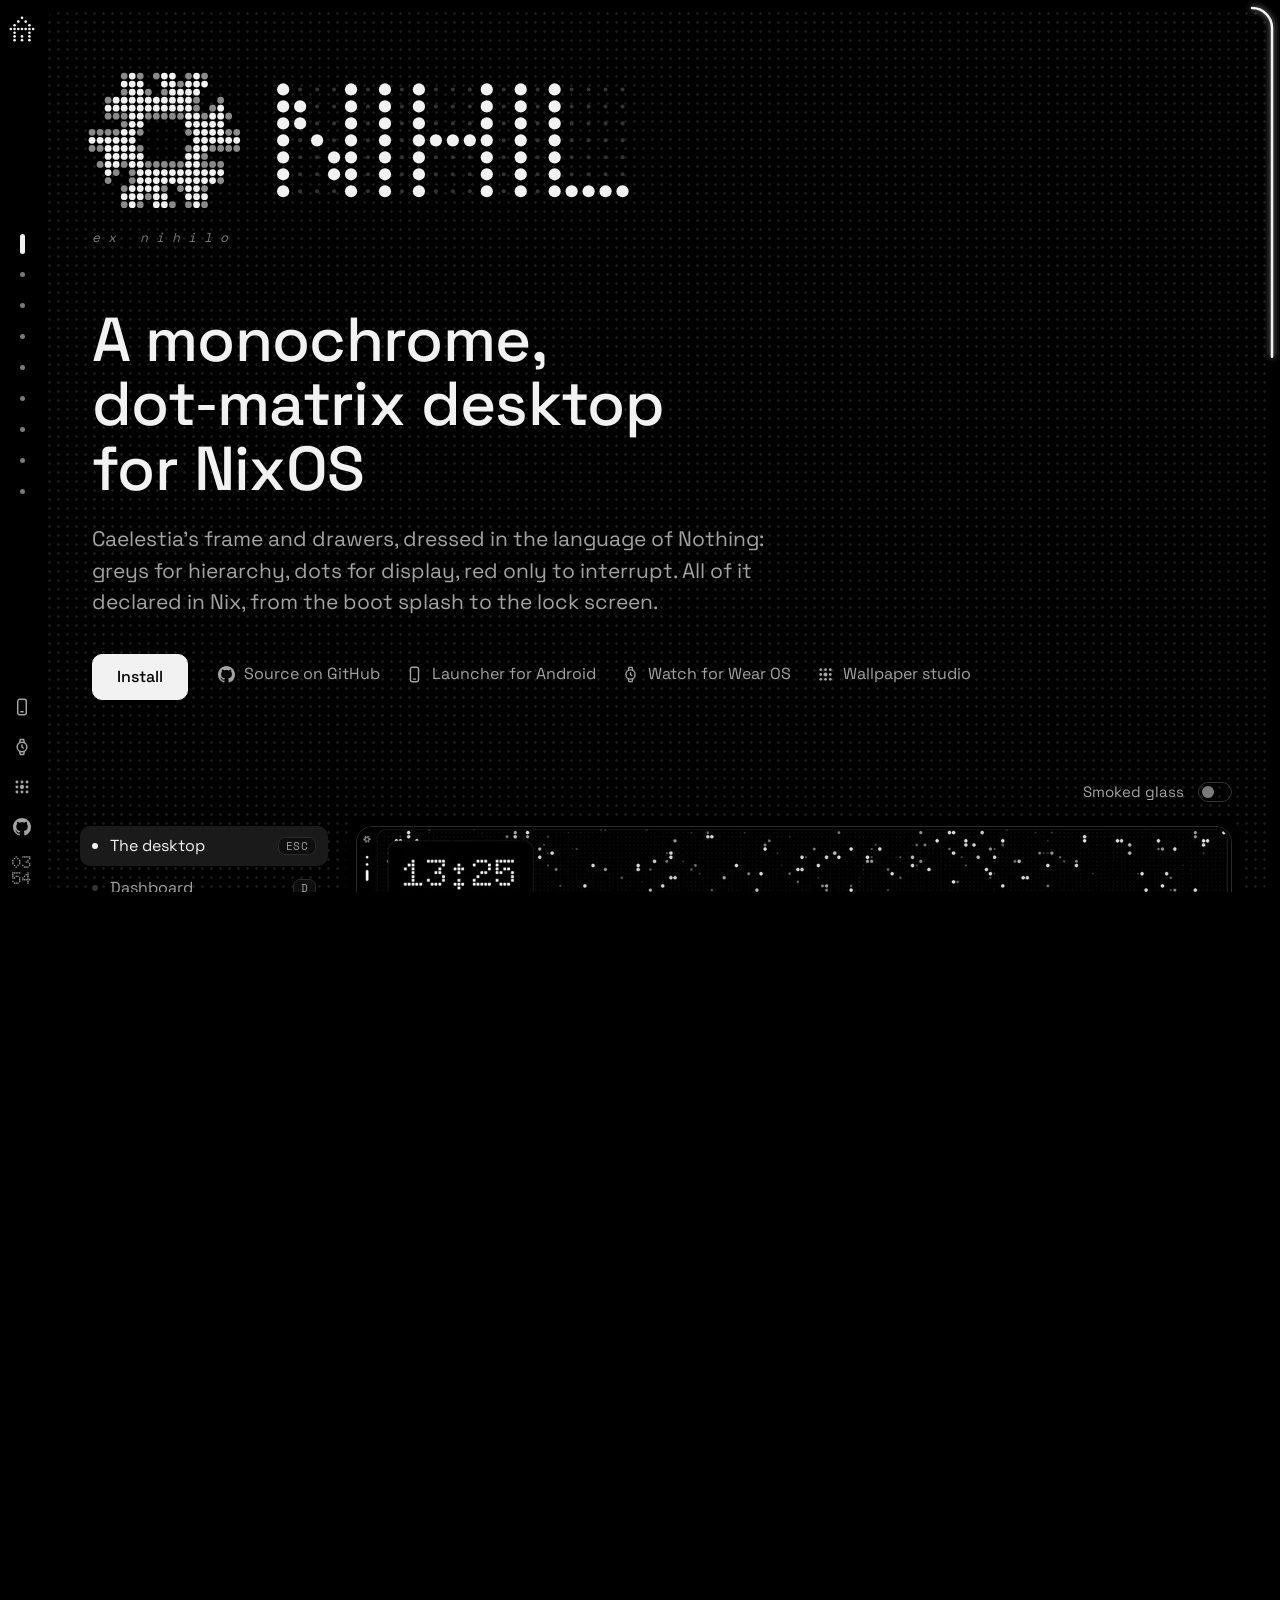
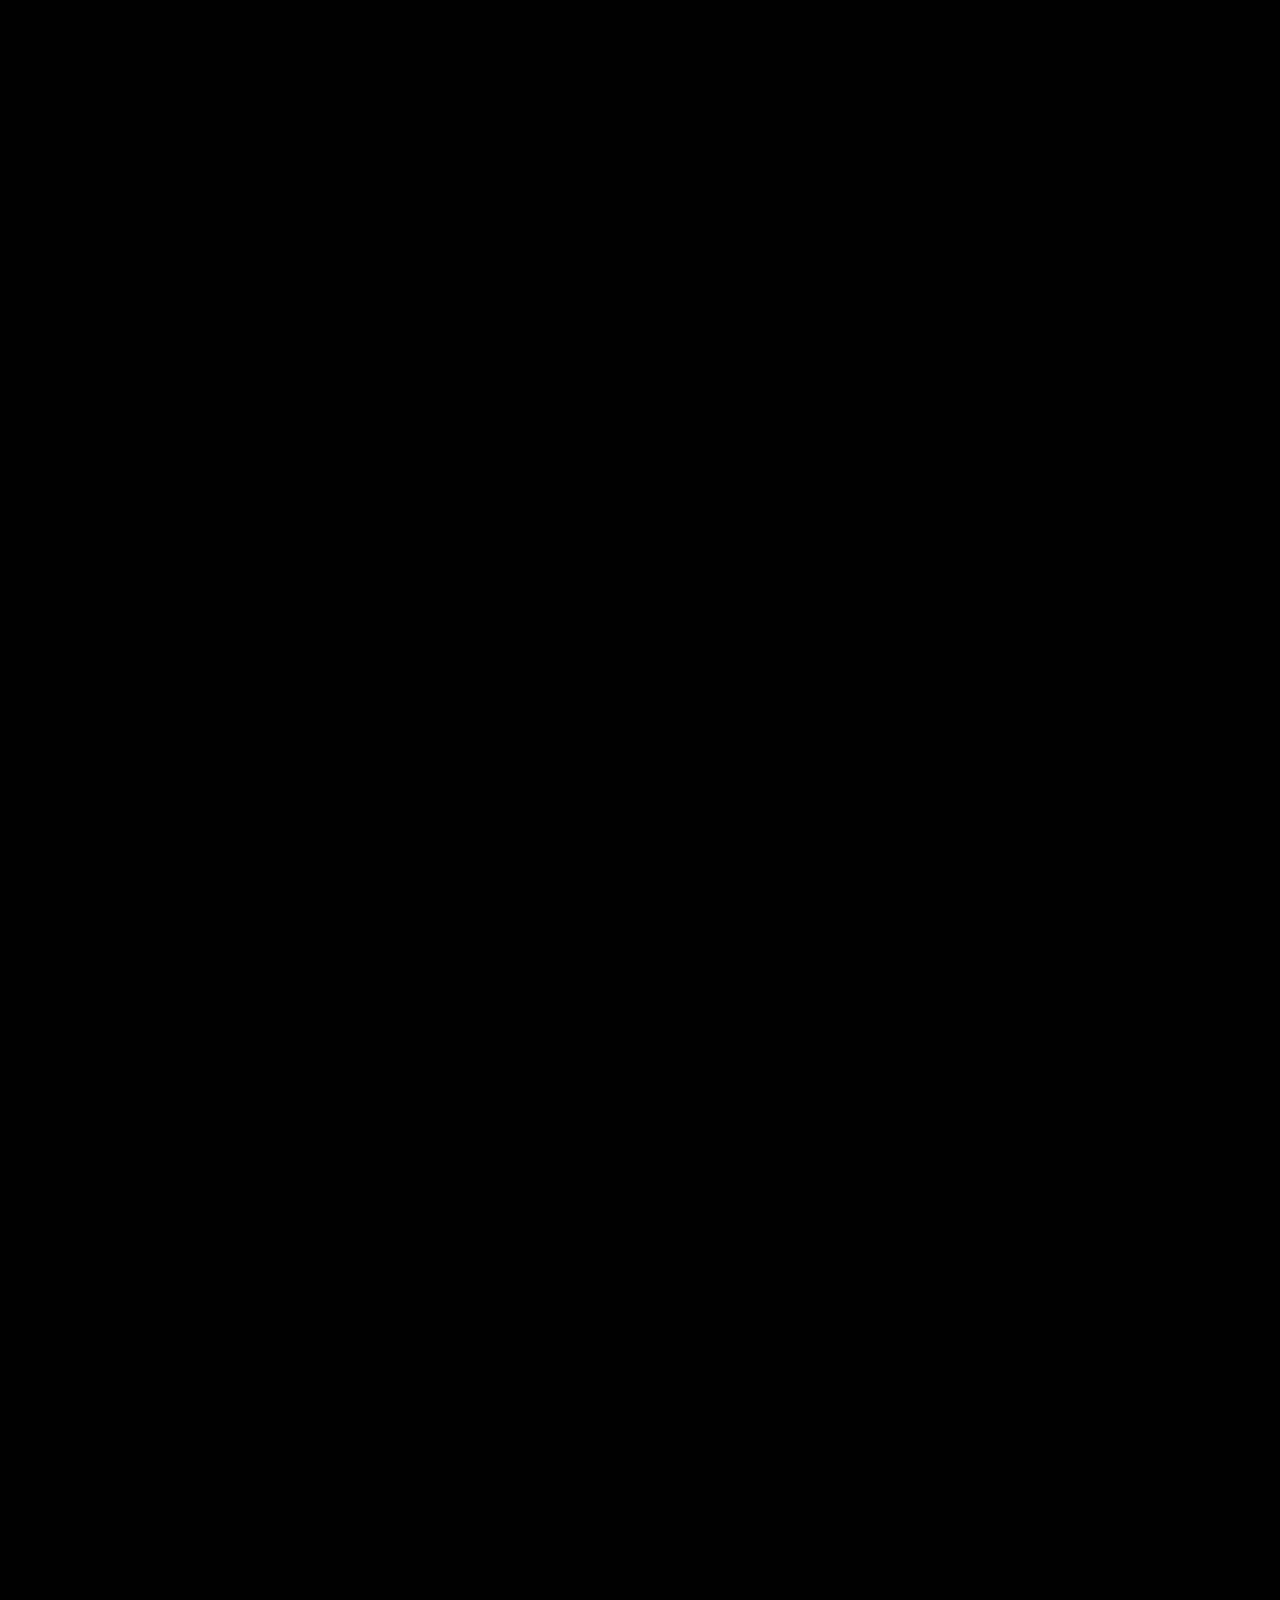
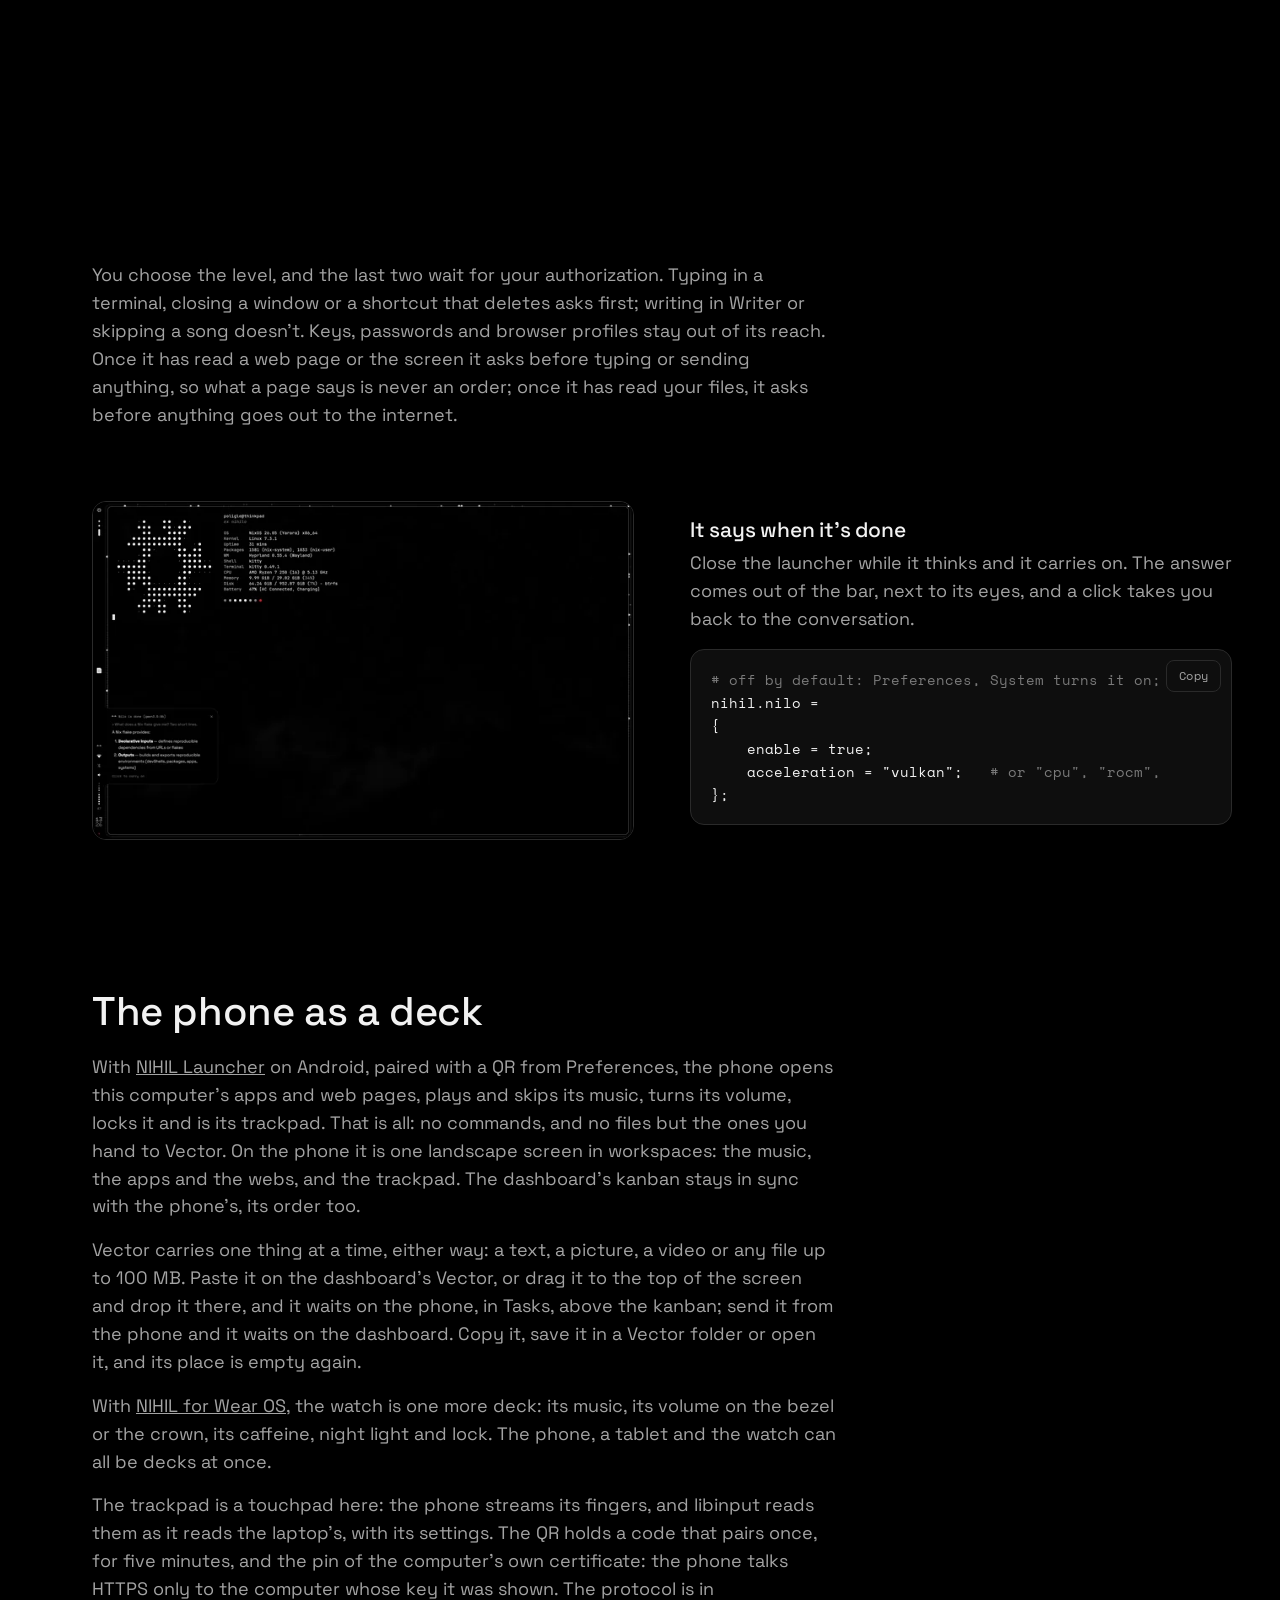
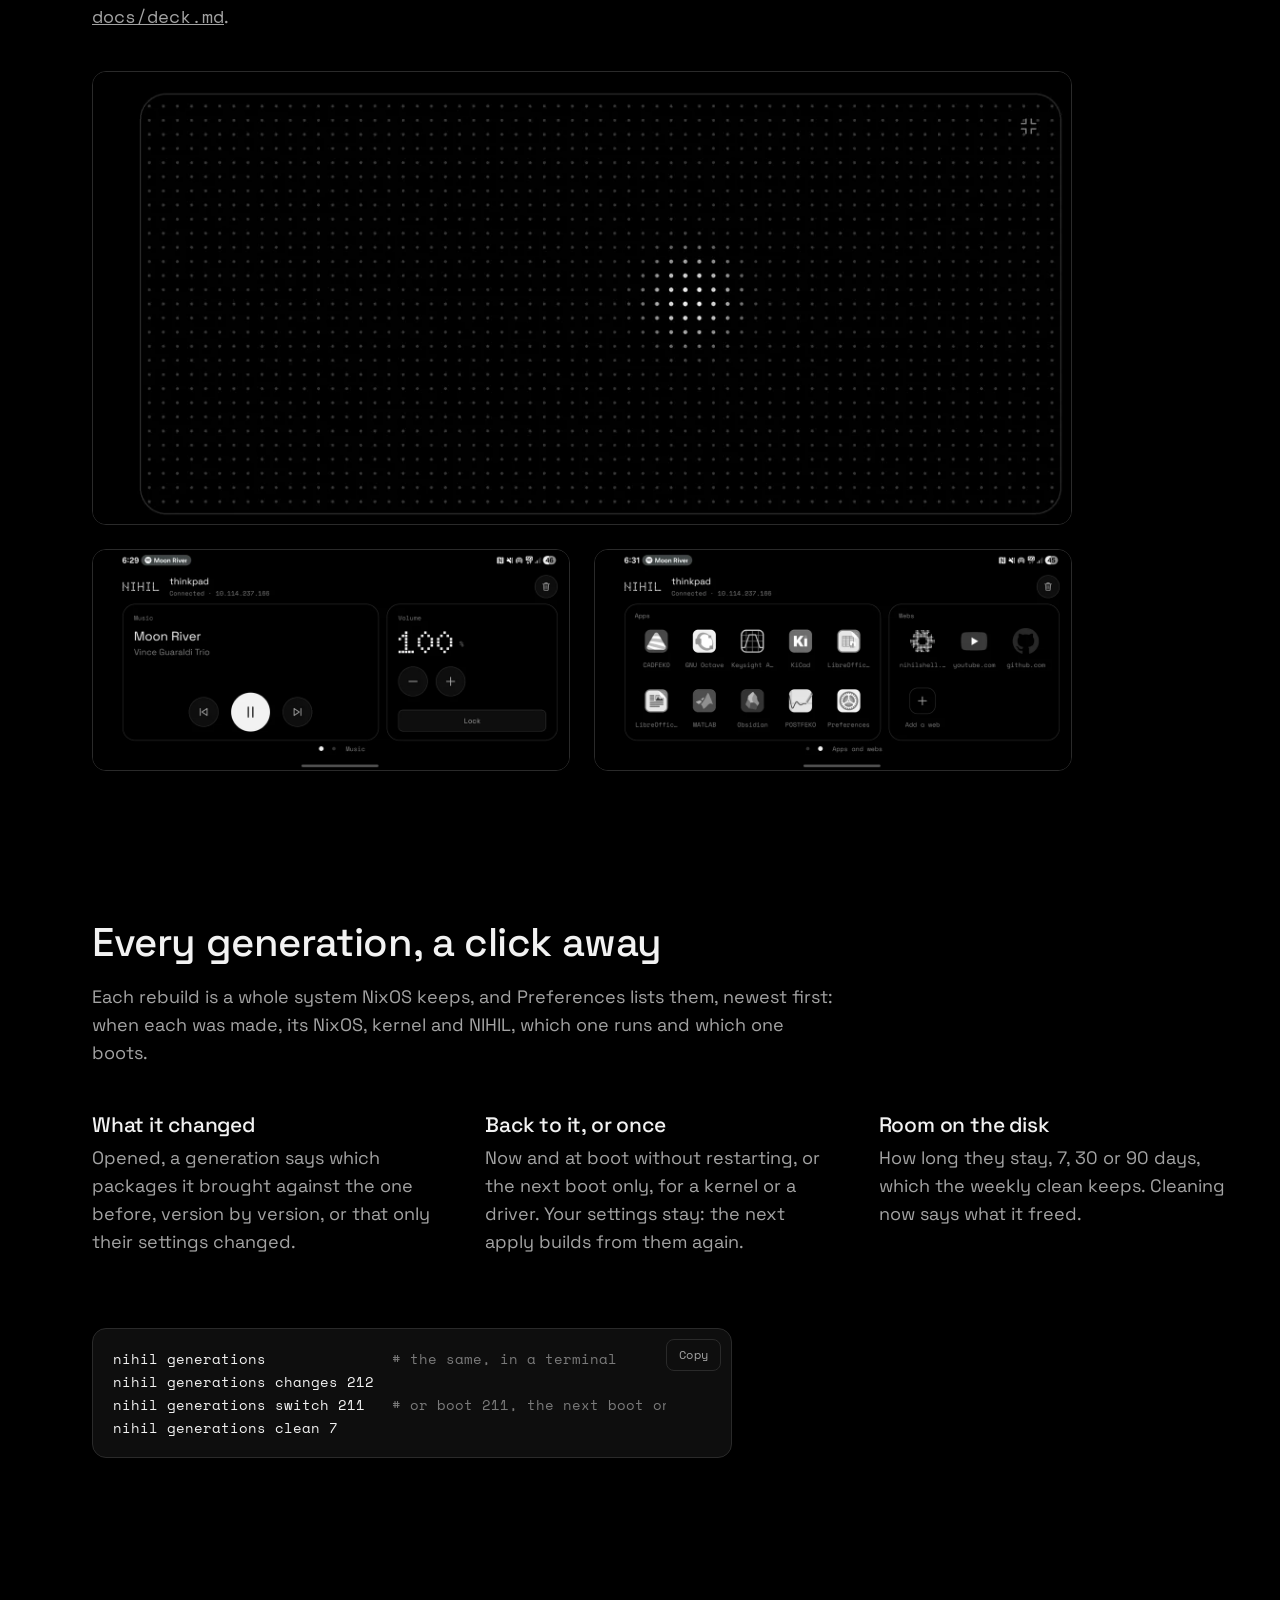
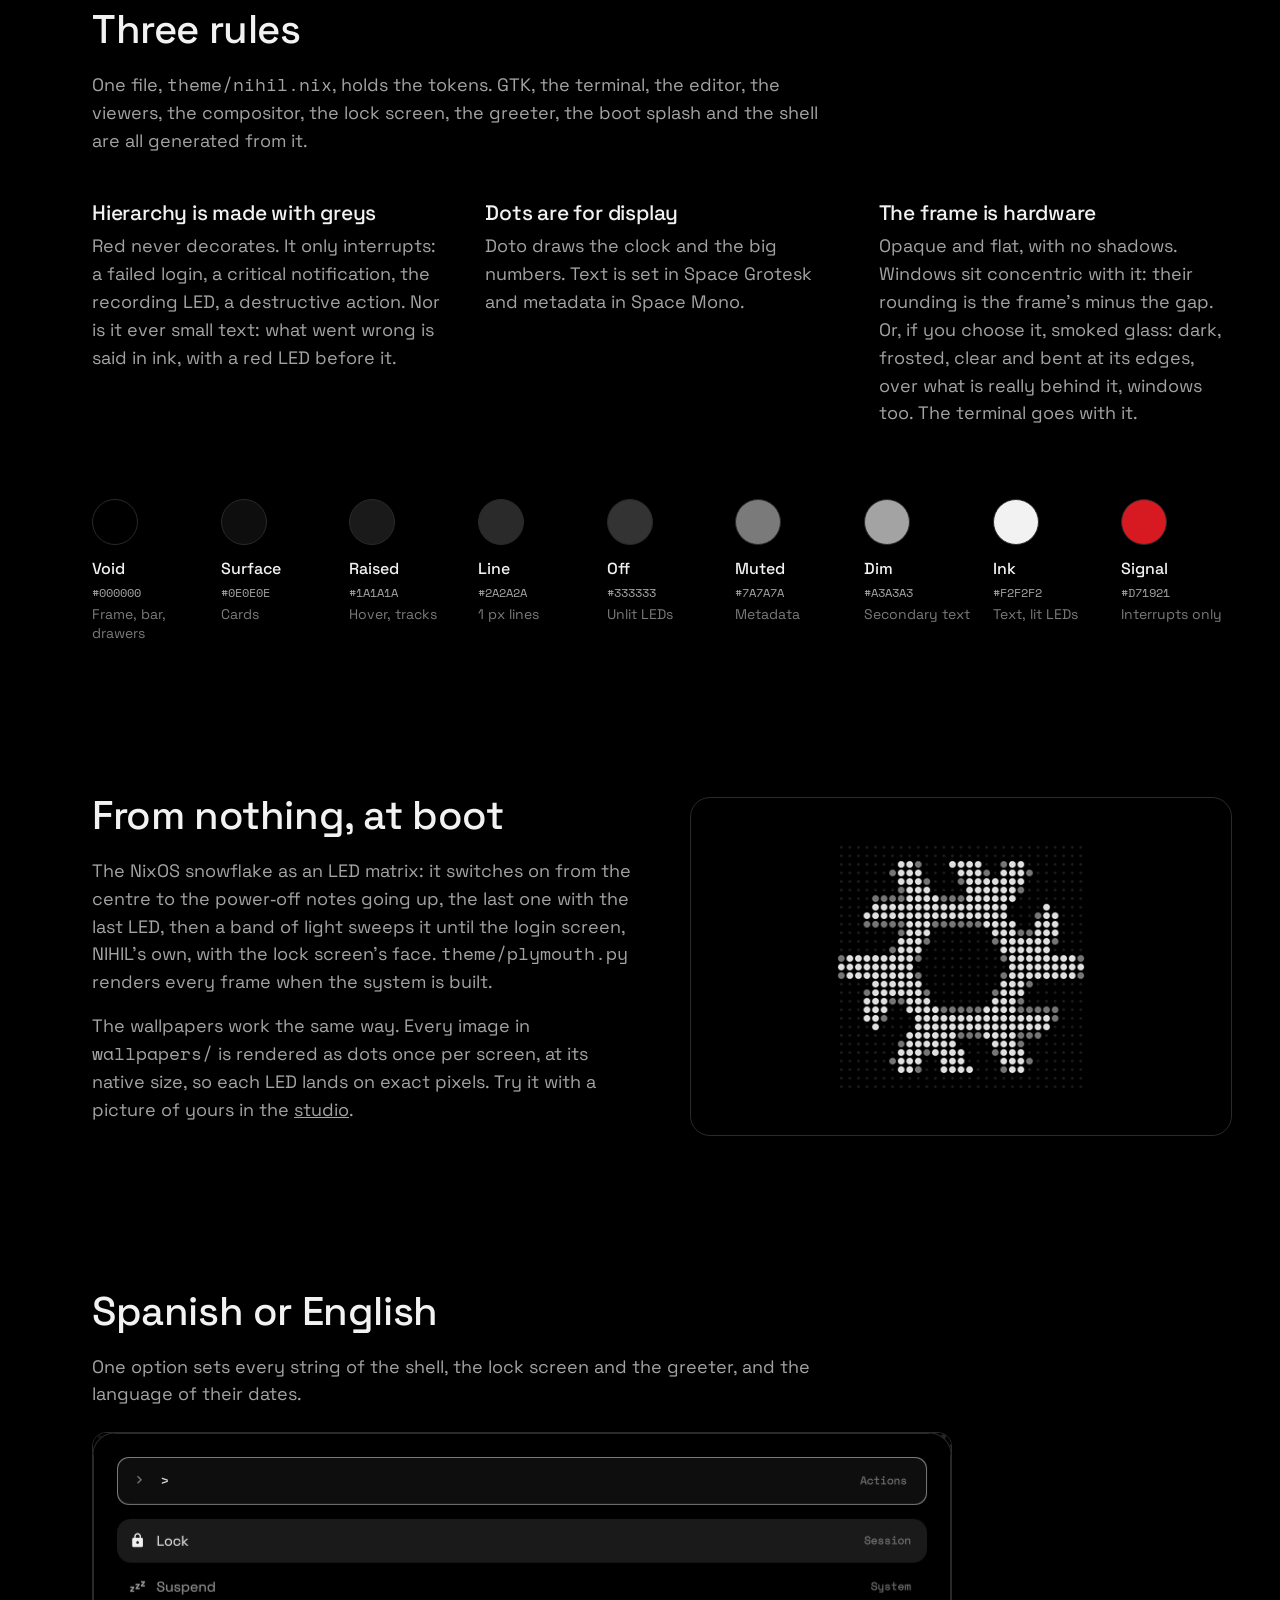
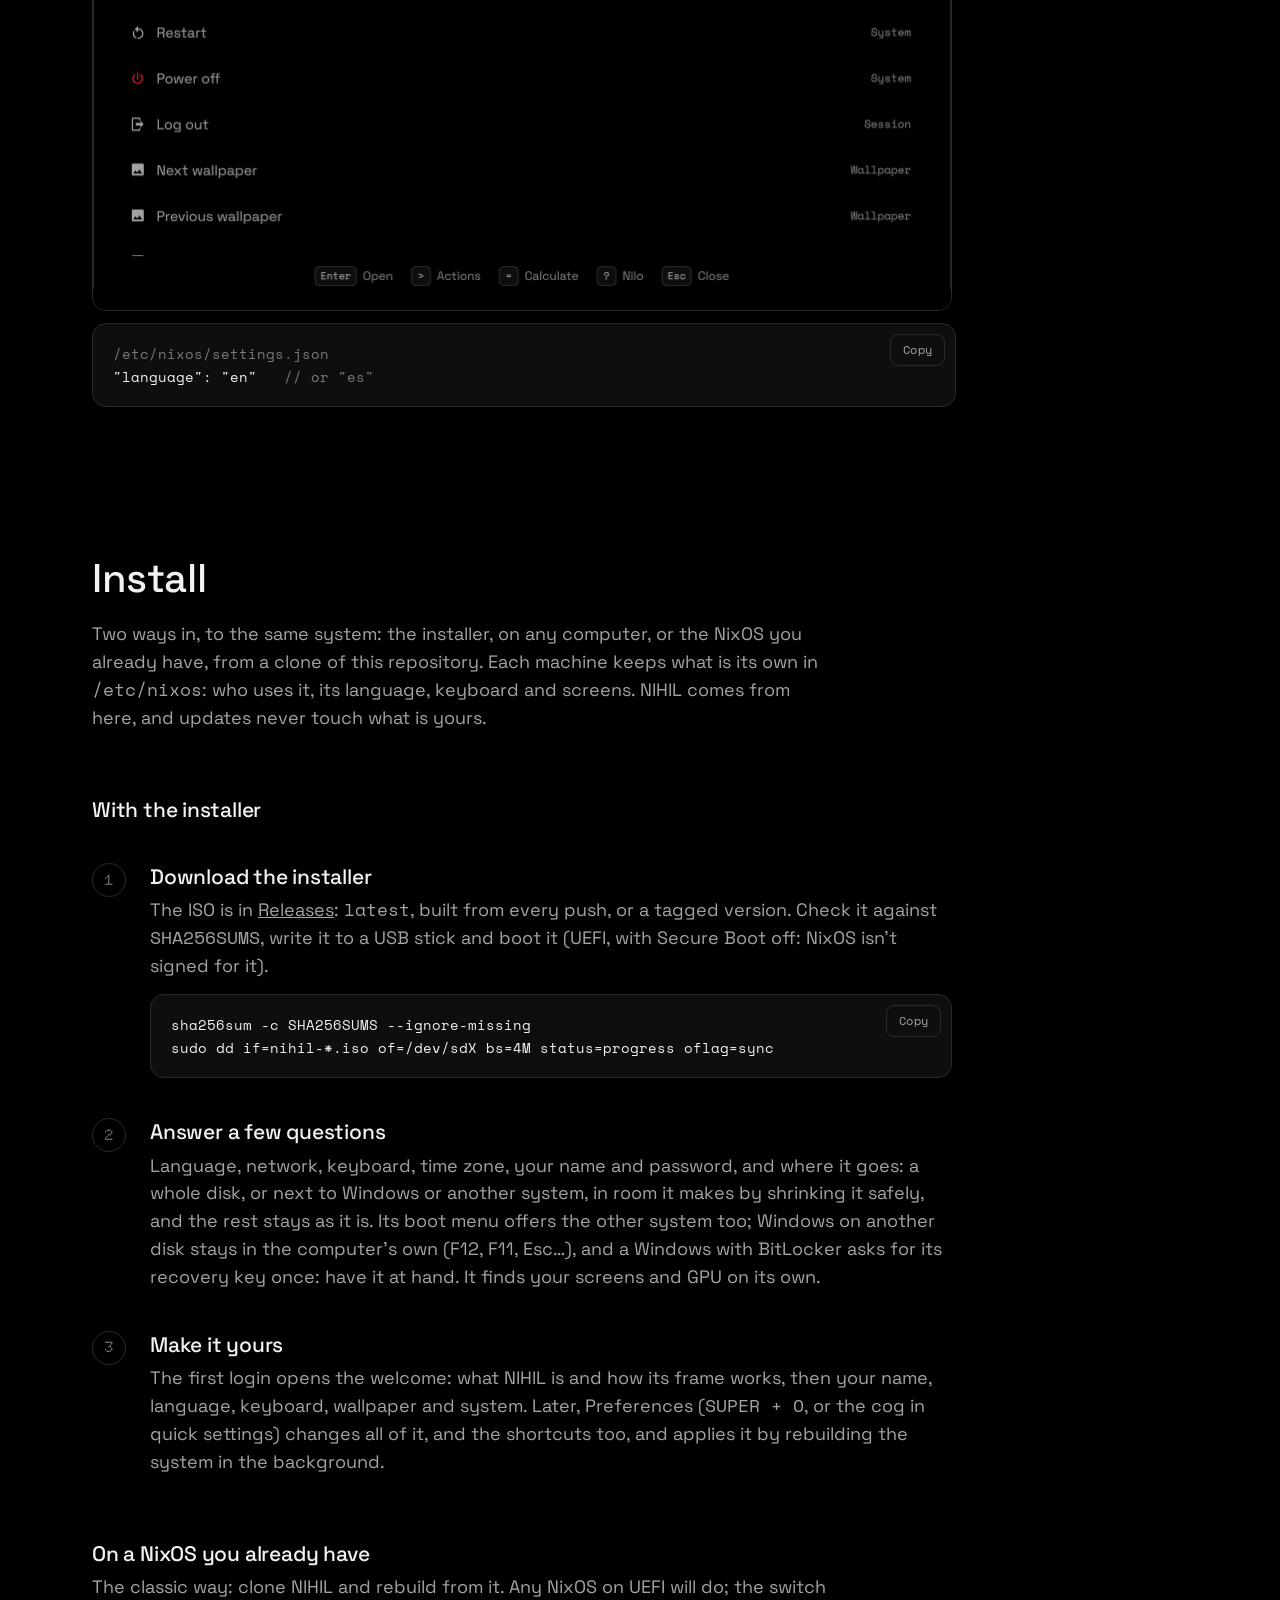
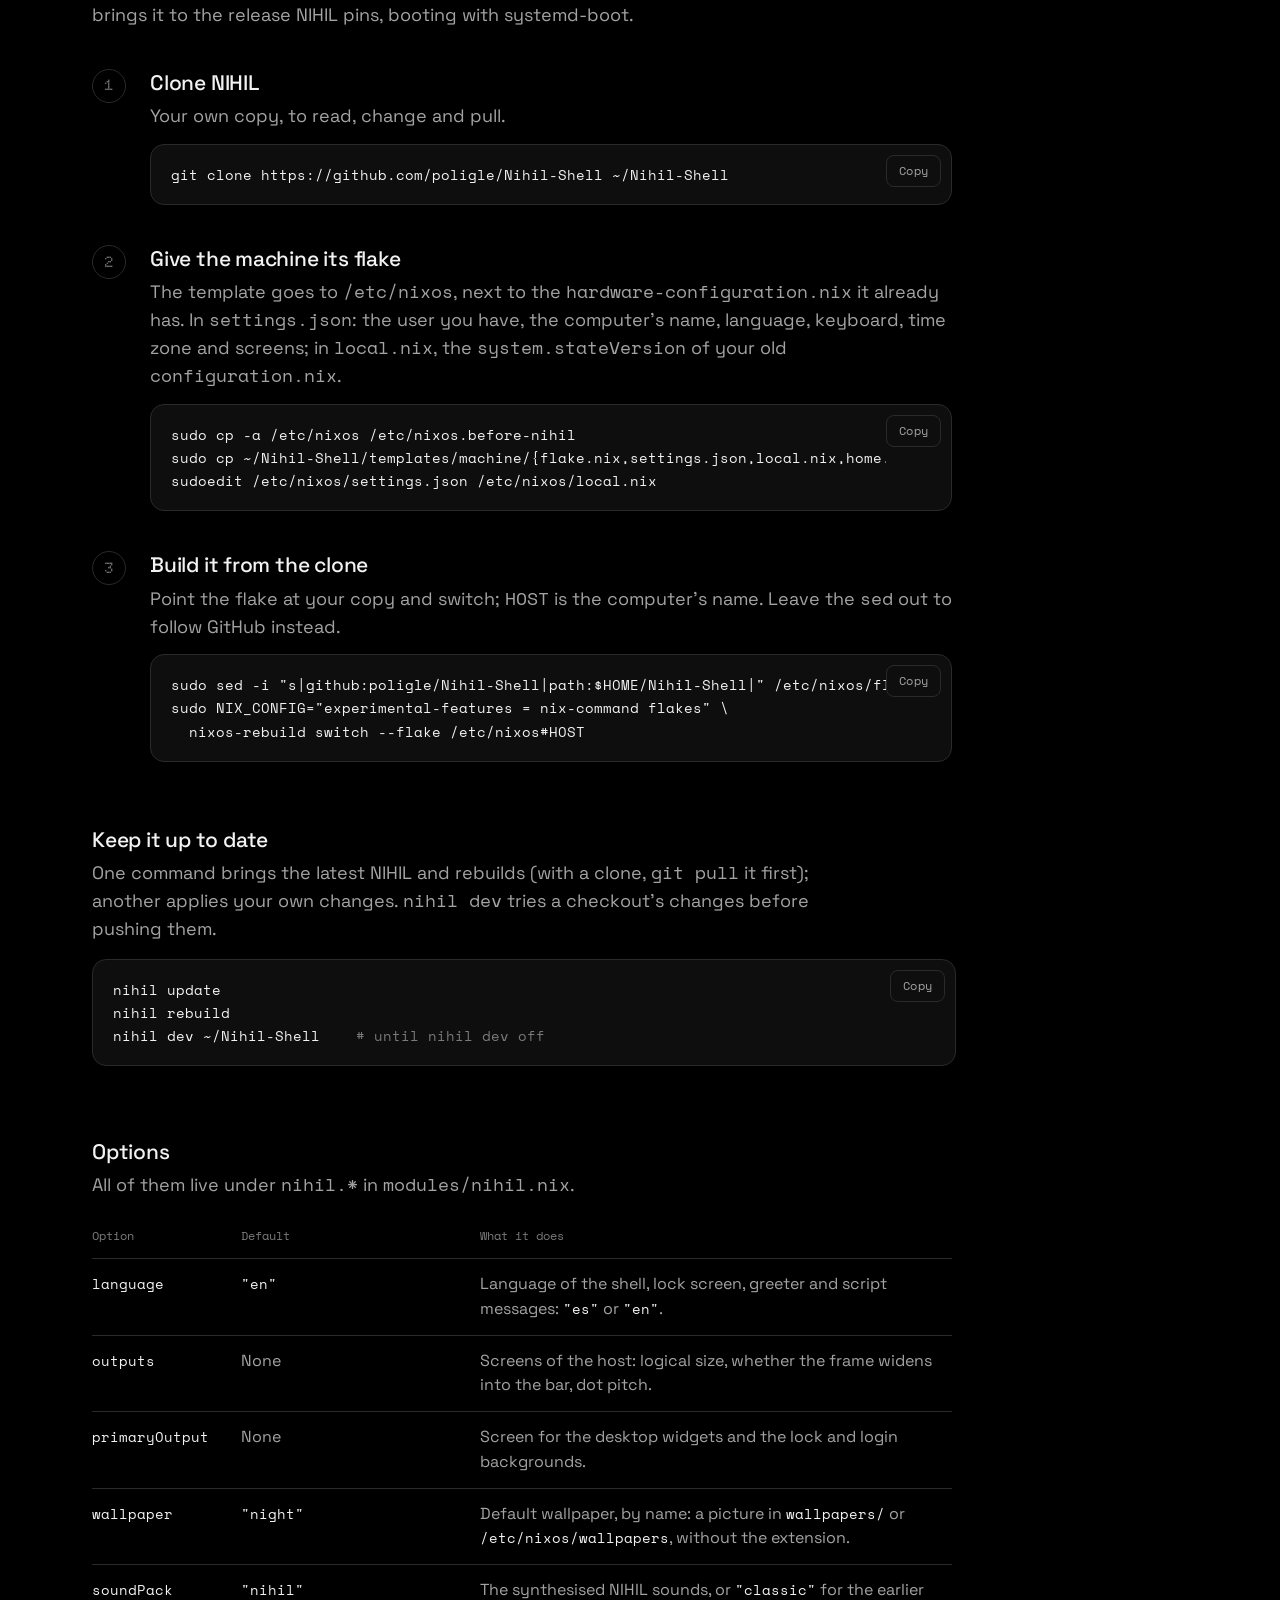
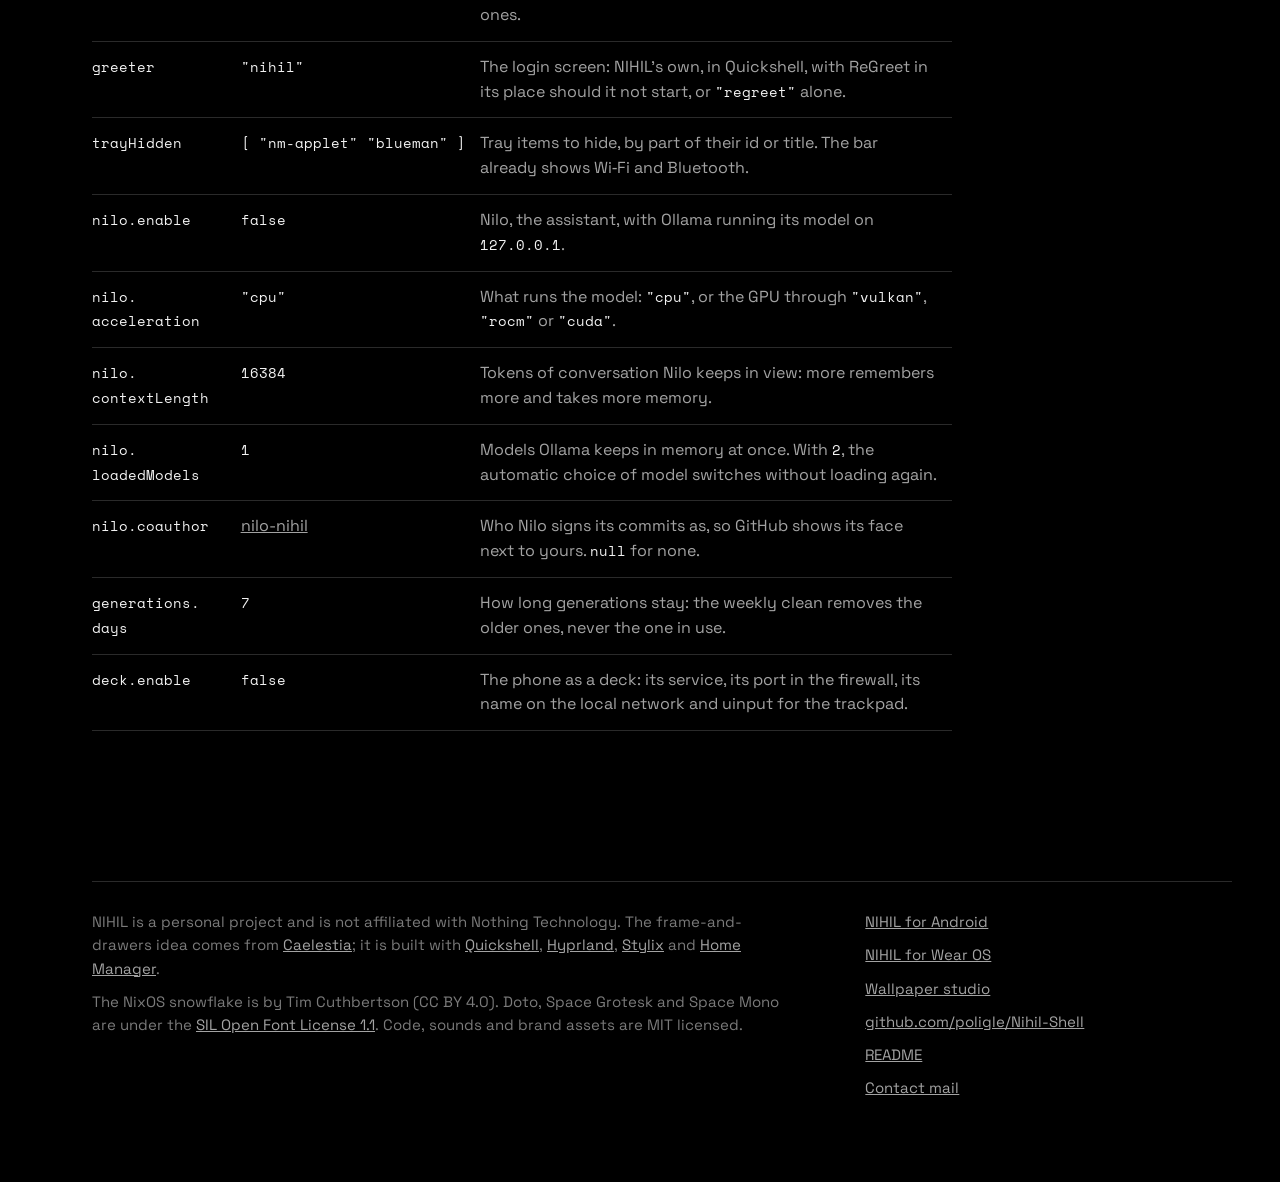
==== docs/index.html @ f914774f "Site: every drawer the tour has pictures for, in both looks Each drawer shows the look chosen when i" ====
<!doctype html>
<html lang="en">
<head>
<meta charset="utf-8">
<meta name="viewport" content="width=device-width, initial-scale=1">
<title>NIHIL Shell</title>
<meta name="description" content="A monochrome, dot-matrix desktop for NixOS: Caelestia's frame and drawers in the language of Nothing, declared in Nix from the boot splash to the lock screen.">
<meta name="theme-color" content="#000000">
<meta name="color-scheme" content="dark">
<link rel="icon" href="favicon.ico" sizes="48x48">
<link rel="icon" href="favicon.svg" type="image/svg+xml">
<link rel="apple-touch-icon" href="apple-touch-icon.png">
<meta property="og:type" content="website">
<meta property="og:title" content="NIHIL Shell">
<meta property="og:description" content="A monochrome, dot-matrix desktop for NixOS.">
<meta property="og:url" content="https://nihilshell.com/">
<meta property="og:image" content="https://nihilshell.com/assets/og.png">
<meta property="og:image:width" content="1280">
<meta property="og:image:height" content="640">
<meta name="twitter:card" content="summary_large_image">
<link rel="preload" href="assets/fonts/space-grotesk.woff" as="font" type="font/woff" crossorigin>
<script>
document.documentElement.classList.add("js");
try { if (localStorage.getItem("nihil-look") === "glass") document.documentElement.dataset.look = "glass"; } catch (e) {}
</script>
<style>
@font-face { font-family: "Space Grotesk"; src: url("assets/fonts/space-grotesk.woff") format("woff"); font-weight: 300 700; font-display: swap; }
@font-face { font-family: "Space Mono"; src: url("assets/fonts/space-mono-400.woff") format("woff"); font-weight: 400; font-display: swap; }
@font-face { font-family: "Space Mono"; src: url("assets/fonts/space-mono-700.woff") format("woff"); font-weight: 700; font-display: swap; }
@font-face { font-family: "Doto"; src: url("assets/fonts/doto-700.woff") format("woff"); font-weight: 700; font-display: swap; }

:root {
  --void: #000000;
  --surface: #0E0E0E;
  --raised: #1A1A1A;
  --line: #2A2A2A;
  --off: #333333;
  --muted: #7A7A7A;
  --dim: #A3A3A3;
  --ink: #F2F2F2;
  --signal: #D71921;

  --sans: "Space Grotesk", system-ui, sans-serif;
  --mono: "Space Mono", ui-monospace, monospace;
  --dot: "Doto", "Space Mono", monospace;

  --t: 8px;
  --top: 8px;
  --left: 44px;
  --r: 20px;
  --pitch: 9px;
  --fast: 140ms;
  --normal: 240ms;
  --slow: 480ms;
}

* { box-sizing: border-box; }
html { scroll-behavior: smooth; -webkit-text-size-adjust: 100%; }
body {
  margin: 0;
  color: var(--ink);
  font: 400 18px/1.55 var(--sans);
  background-color: var(--void);
  background-image: radial-gradient(circle at center, #1b1b1b 0 1.15px, transparent 1.5px);
  background-size: var(--pitch) var(--pitch);
  background-attachment: fixed;
}
::selection { background: var(--ink); color: var(--void); }
a { color: inherit; }
:focus-visible { outline: 2px solid var(--ink); outline-offset: 3px; border-radius: 6px; }
img { display: block; max-width: 100%; height: auto; }
figure { margin: 0; }
code, kbd, pre { font-family: var(--mono); }
button { font: inherit; color: inherit; }
.sr-only { position: absolute; width: 1px; height: 1px; overflow: hidden; clip: rect(0 0 0 0); white-space: nowrap; }
.skip:focus { position: fixed; z-index: 70; top: 14px; left: 56px; width: auto; height: auto; clip: auto; padding: 8px 14px; border-radius: 8px; background: var(--ink); color: var(--void); text-decoration: none; }

.frame {
  position: fixed; z-index: 41; pointer-events: none;
  top: var(--top); right: var(--t); bottom: var(--t); left: var(--left);
  border-radius: var(--r);
  box-shadow: 0 0 0 200vmax var(--void);
  transition: box-shadow var(--slow);
}
.frame::after {
  content: ""; position: absolute; inset: -1px; border-radius: calc(var(--r) + 1px); padding: 1px;
  background: linear-gradient(135deg, rgba(242, 242, 242, 0.42), rgba(242, 242, 242, 0.08) 24%, rgba(242, 242, 242, 0.04) 70%, rgba(242, 242, 242, 0.14));
  -webkit-mask: linear-gradient(#000 0 0) content-box, linear-gradient(#000 0 0);
  -webkit-mask-composite: xor;
  mask: linear-gradient(#000 0 0) content-box exclude, linear-gradient(#000 0 0);
  opacity: 0; transition: opacity var(--slow);
}
.smoke {
  position: fixed; inset: 0; z-index: 40; pointer-events: none;
  background: rgba(0, 0, 0, 0.58);
  -webkit-backdrop-filter: blur(14px) saturate(0.7) brightness(0.72);
  backdrop-filter: blur(14px) saturate(0.7) brightness(0.72);
  -webkit-mask-repeat: no-repeat; mask-repeat: no-repeat;
  -webkit-mask-size: 100% 100%; mask-size: 100% 100%;
  opacity: 0; visibility: hidden; transition: opacity var(--slow), visibility 0s linear var(--slow);
}
[data-look="glass"] .frame { box-shadow: 0 0 0 200vmax rgba(0, 0, 0, 0); }
[data-look="glass"] .frame::after { opacity: 1; }
[data-look="glass"] .smoke { opacity: 1; visibility: visible; transition: opacity var(--slow), visibility 0s; }

.glyph { position: fixed; inset: 0; z-index: 45; pointer-events: none; width: 100%; height: 100%; }
.glyph path { fill: none; stroke: var(--ink); stroke-width: 2.5; stroke-linecap: round; opacity: 0; filter: drop-shadow(0 0 3px rgba(242, 242, 242, 0.75)); }

.bar {
  position: fixed; z-index: 50; left: 0; top: 0; bottom: 0; width: var(--left);
  display: flex; flex-direction: column; align-items: center; justify-content: space-between;
  padding: 16px 0 14px;
}
.bar-start { display: block; text-decoration: none; }
.bar .mark { display: block; width: 26px; height: 26px; }
.bar .mark svg { display: block; width: 26px; height: 26px; }
.leds { display: flex; flex-direction: column; align-items: center; gap: 9px; margin: 0; padding: 0; list-style: none; }
.leds a { position: relative; display: grid; place-items: center; width: 20px; height: 22px; }
.leds a::before { content: ""; width: 5px; height: 5px; border-radius: 3px; background: var(--muted); transition: height var(--normal), background-color var(--normal); }
.leds a[aria-current="true"]::before { height: 20px; background: var(--ink); }
.leds a:hover::before { background: var(--ink); }
.leds .tip {
  position: absolute; left: 30px; top: 50%; transform: translateY(-50%);
  padding: 3px 9px; border-radius: 6px; background: var(--raised); border: 1px solid var(--line);
  font: 400 11px/1.4 var(--mono); letter-spacing: 0.04em; color: var(--dim); white-space: nowrap;
  opacity: 0; pointer-events: none; transition: opacity var(--fast);
}
.leds a:hover .tip, .leds a:focus-visible .tip { opacity: 1; }
.bar-end { display: flex; flex-direction: column; align-items: center; gap: 14px; }
.bar-end a { display: grid; place-items: center; width: 26px; height: 26px; color: var(--dim); }
.bar-end a:hover { color: var(--ink); }
.clock { font: 700 17px/0.95 var(--dot); color: var(--dim); text-align: center; letter-spacing: 0.02em; }
.clock[hidden] { display: none; }
.bar .word { display: none; }

main { padding: calc(var(--top) + 56px) calc(var(--t) + 40px) 0 calc(var(--left) + 48px); }
.wrap { max-width: 1180px; margin: 0 auto; }
.block { scroll-margin-top: calc(var(--top) + 24px); padding-bottom: 150px; }
.prose { max-width: 62ch; }
h1, h2, h3 { font-weight: 500; margin: 0; letter-spacing: -0.01em; }
h1 { font-size: clamp(36px, 5.2vw, 62px); line-height: 1.04; max-width: 15ch; }
h2 { font-size: clamp(28px, 3.4vw, 40px); line-height: 1.12; margin-bottom: 18px; }
h3 { font-size: 21px; line-height: 1.3; margin-bottom: 6px; }
p { margin: 0 0 16px; }
.lede { color: var(--dim); font-size: 21px; line-height: 1.5; max-width: 52ch; margin-top: 22px; }
.quiet { color: var(--dim); }

.key {
  display: inline-flex; align-items: center; justify-content: center; gap: 10px; min-height: 46px; padding: 0 24px;
  border-radius: 10px; border: 1px solid var(--line); background: var(--surface); color: var(--dim);
  font: 500 16px/1 var(--sans); text-decoration: none; cursor: pointer;
  transition: background-color var(--fast), border-color var(--fast), color var(--fast);
}
.key:hover { background: var(--raised); border-color: var(--muted); color: var(--ink); }
.key.accent { background: var(--ink); border-color: var(--ink); color: var(--void); }
.key.accent:hover { background: #ffffff; border-color: #ffffff; }
.key svg { width: 16px; height: 16px; flex: none; }
.key.small { min-height: 32px; padding: 0 12px; border-radius: 8px; font: 400 12px/1 var(--mono); letter-spacing: 0.02em; }

.hero { padding-bottom: 72px; }
.wordmark { width: min(560px, 100%); margin: 0 0 14px -4px; }
.wordmark svg, .wordmark img { display: block; width: 100%; height: auto; }
.motto { font: 400 13px/1 var(--mono); letter-spacing: 0.62em; color: var(--muted); margin: 0 0 64px; }
.actions { display: flex; flex-wrap: wrap; align-items: center; gap: 12px 30px; margin: 36px 0 0; }
.away { display: flex; flex-wrap: wrap; gap: 12px 26px; margin: 0; padding: 0; list-style: none; }
.away a { display: inline-flex; align-items: center; gap: 9px; color: var(--dim); text-decoration: none; font-size: 16px; }
.away a:hover { color: var(--ink); }
.away svg { width: 17px; height: 17px; flex: none; }

.stage { padding-bottom: 150px; }
.stage-head { display: flex; justify-content: flex-end; align-items: center; min-height: 40px; margin-bottom: 14px; }
.screen {
  position: relative; aspect-ratio: 16 / 10; border-radius: 16px; overflow: hidden;
  border: 1px solid var(--line); background: var(--void);
  box-shadow: 0 0 0 10px var(--void);
}
.screen img { position: absolute; inset: 0; width: 100%; height: 100%; object-fit: cover; opacity: 0; transition: opacity var(--normal) ease-out; }
.screen img.on { opacity: 1; }
html:not(.js) .screen img { opacity: 1; }
.look-note {
  position: absolute; left: 14px; bottom: 14px; margin: 0; padding: 5px 10px; border-radius: 6px;
  background: rgba(0, 0, 0, 0.72); border: 1px solid var(--line);
  font: 400 12px/1.3 var(--mono); color: var(--dim);
}
.look-note[hidden] { display: none; }

.viewer {
  display: grid; grid-template-columns: 236px minmax(0, 1fr); gap: 0 28px; align-items: start;
  grid-template-areas: "tabs screen" "tabs captions";
}
.viewer .screen { grid-area: screen; }
.tabs { grid-area: tabs; display: grid; gap: 2px; margin: 0 0 0 -12px; padding: 0; list-style: none; }
.tab {
  appearance: none; width: 100%; display: flex; align-items: center; gap: 12px; min-height: 40px; padding: 0 12px;
  border: 0; border-radius: 10px; background: transparent; color: var(--dim); cursor: pointer; text-align: left;
  font: 400 16px/1.2 var(--sans); transition: background-color var(--fast), color var(--fast);
}
.tab::before { content: ""; flex: none; width: 6px; height: 6px; border-radius: 3px; background: var(--off); transition: background-color var(--fast); }
.tab:hover { color: var(--ink); }
.tab[aria-selected="true"] { background: var(--raised); color: var(--ink); }
.tab[aria-selected="true"]::before { background: var(--ink); }
.tab .name { flex: 1 1 auto; }
.tab kbd { padding: 3px 7px 2px; font-size: 11px; }
.captions { grid-area: captions; min-width: 0; margin-top: 28px; }
.caption { max-width: 60ch; }
.js .caption:not(.on) { display: none; }
html:not(.js) .tabs { display: none; }
html:not(.js) .caption { margin-bottom: 36px; }
.caption h3 { font-size: 26px; margin-bottom: 12px; }
.caption p { color: var(--dim); }
.caption .keys { margin-top: 6px; }

.keys { display: flex; flex-wrap: wrap; gap: 8px; align-items: center; font: 400 12px/1 var(--mono); color: var(--muted); }
.keys + .keys { margin-top: 10px; }
kbd {
  display: inline-block; padding: 5px 8px 4px; border-radius: 7px; border: 1px solid var(--line); background: var(--surface);
  font: 400 12px/1 var(--mono); color: var(--dim); letter-spacing: 0.04em;
}

.switch {
  appearance: none; display: inline-flex; align-items: center; gap: 14px; padding: 6px 0; border: 0; background: none; cursor: pointer;
  color: var(--dim); font: 400 15px/1 var(--sans);
}
.switch:hover { color: var(--ink); }
.switch .track { position: relative; flex: none; width: 34px; height: 20px; border-radius: 10px; border: 1px solid var(--off); transition: background-color var(--fast), border-color var(--fast); }
.switch:hover .track { border-color: var(--muted); }
.switch .knob { position: absolute; top: 3px; left: 3px; width: 12px; height: 12px; border-radius: 6px; background: var(--muted); transition: transform var(--fast) cubic-bezier(0.33, 1, 0.68, 1), background-color var(--fast); }
.switch[aria-checked="true"] { color: var(--ink); }
.switch[aria-checked="true"] .track { background: var(--ink); border-color: var(--ink); }
.switch[aria-checked="true"] .knob { transform: translateX(14px); background: var(--void); }
html:not(.js) .switch { display: none; }

.shot { margin: 0; border-radius: 14px; overflow: hidden; border: 1px solid var(--line); background: var(--void); }
a.shot { display: block; }
a.shot:hover { border-color: var(--muted); }
.shot img { width: 100%; }

.split { display: grid; grid-template-columns: minmax(0, 1fr) minmax(0, 1fr); gap: 56px; align-items: center; }
.split.top { align-items: start; }
.rules { display: grid; grid-template-columns: repeat(3, minmax(0, 1fr)); gap: 40px; margin: 44px 0 72px; }
.rules p { color: var(--dim); margin: 0; }
.rules .keys { margin-top: 14px; }
.also { display: grid; grid-template-columns: repeat(2, minmax(0, 1fr)); gap: 40px; margin-top: 72px; max-width: 900px; }
.also p { color: var(--dim); margin: 0 0 14px; }

.glass-switch { display: flex; flex-wrap: wrap; align-items: center; gap: 10px 20px; margin-top: 28px; padding-top: 22px; border-top: 1px solid var(--line); }
.glass-switch .switch { font-size: 17px; }
.glass-switch span.meta { font: 400 13px/1.5 var(--mono); color: var(--muted); }

.levels { margin: 40px 0 0; padding: 0; list-style: none; border-top: 1px solid var(--line); max-width: 860px; }
.levels li { display: grid; grid-template-columns: 76px minmax(0, 1fr); gap: 4px 18px; padding: 18px 0; border-bottom: 1px solid var(--line); }
.levels .meter { display: flex; gap: 7px; padding-top: 9px; grid-row: span 2; }
.levels .meter i { width: 8px; height: 8px; border-radius: 4px; background: var(--off); }
.levels .meter i.lit { background: var(--ink); }
.levels .meter.apart i { border: 1px solid var(--muted); background: transparent; }
.levels h3 { font-size: 19px; margin: 0; }
.levels p { color: var(--dim); margin: 0; }
.asks { max-width: 62ch; margin-top: 40px; }
.nilo-done { margin-top: 72px; }

.deck-shots { display: grid; grid-template-columns: repeat(2, minmax(0, 1fr)); gap: 24px; margin-top: 24px; max-width: 980px; }
.deck-shot { margin-top: 40px; max-width: 980px; }

.palette { display: grid; grid-template-columns: repeat(auto-fill, minmax(104px, 1fr)); gap: 30px 18px; margin: 0; padding: 0; list-style: none; }
.palette li { display: grid; gap: 2px; align-content: start; }
.palette .led { width: 46px; height: 46px; border-radius: 50%; margin-bottom: 10px; border: 1px solid var(--line); }
.palette b { font-weight: 500; font-size: 16px; }
.palette code { font-size: 12px; color: var(--dim); }
.palette span { font-size: 14px; line-height: 1.4; color: var(--muted); }

.boot-screen { aspect-ratio: 16 / 10; border-radius: 20px; background: var(--void); border: 1px solid var(--line); display: grid; place-items: center; overflow: hidden; }
.boot-screen img { width: 46%; }
.lang-shot { max-width: 864px; margin-top: 24px; }

.code { display: flex; align-items: flex-start; min-width: 0; margin: 12px 0 0; border-radius: 14px; border: 1px solid var(--line); background: var(--surface); }
.code pre { flex: 1 1 auto; min-width: 0; margin: 0; padding: 18px 20px; overflow-x: auto; font-size: 14px; line-height: 1.65; color: var(--ink); }
.code .c { color: var(--muted); }
.code.narrow { max-width: 640px; margin-top: 56px; }
.code.wide { max-width: 864px; }
.copy { flex: none; margin: 10px 10px 0 0; }
[data-look="glass"] .code, [data-look="glass"] kbd, [data-look="glass"] .key:not(.accent) {
  background: rgba(14, 14, 14, 0.5);
  -webkit-backdrop-filter: blur(6px); backdrop-filter: blur(6px);
}
[data-look="glass"] .tab[aria-selected="true"] { background: rgba(242, 242, 242, 0.07); box-shadow: inset 0 0 0 1px rgba(242, 242, 242, 0.08); }

.steps { margin: 40px 0 0; padding: 0; list-style: none; counter-reset: step; display: grid; grid-template-columns: minmax(0, 1fr); gap: 40px; max-width: 860px; }
.steps > li { counter-increment: step; display: grid; grid-template-columns: 44px minmax(0, 1fr); gap: 0 14px; min-width: 0; }
.steps > li::before {
  content: counter(step); grid-row: span 3; width: 32px; height: 32px; border-radius: 50%;
  border: 1px solid var(--line); display: grid; place-items: center; font: 700 15px/1 var(--dot); color: var(--dim);
}
.steps p { color: var(--dim); margin: 0; }
.steps .code { margin-top: 14px; }
.way { margin-top: 64px; }
.table { margin-top: 72px; max-width: 860px; }
table { width: 100%; border-collapse: collapse; font-size: 16px; }
th, td { text-align: left; vertical-align: top; padding: 13px 14px 13px 0; border-bottom: 1px solid var(--line); }
th { font: 400 12px/1.4 var(--mono); color: var(--muted); }
td code { font-size: 14px; color: var(--ink); white-space: nowrap; }
td { color: var(--dim); }

footer { padding: 0 calc(var(--t) + 40px) 72px calc(var(--left) + 48px); color: var(--muted); font-size: 15px; }
footer .wrap { border-top: 1px solid var(--line); padding-top: 28px; display: grid; grid-template-columns: minmax(0, 2fr) minmax(0, 1fr); gap: 40px; }
footer p { margin: 0 0 10px; max-width: 70ch; }
footer a { color: var(--dim); }
footer a:hover { color: var(--ink); }

@media (max-width: 860px) {
  :root { --t: 6px; --top: 52px; --left: 6px; --r: 16px; }
  .bar { right: 0; bottom: auto; width: auto; height: var(--top); flex-direction: row; padding: 0 16px; }
  .bar .leds, .bar .clock { display: none; }
  .bar-start { display: flex; align-items: center; gap: 12px; }
  .bar .word { display: block; font: 400 13px/1 var(--mono); letter-spacing: 0.4em; color: var(--dim); }
  .bar-end { flex-direction: row; }
  main { padding: calc(var(--top) + 36px) calc(var(--t) + 16px) 0 calc(var(--left) + 16px); }
  .block, .stage { padding-bottom: 104px; }
  .motto { margin-bottom: 44px; letter-spacing: 0.45em; }
  .actions { gap: 18px; }
  .screen { box-shadow: none; border-radius: 12px; }
  .rules, .split, .also, .deck-shots, footer .wrap { grid-template-columns: minmax(0, 1fr); }
  .rules, .also { gap: 28px; }
  .split { gap: 32px; }
  .levels li { grid-template-columns: 58px minmax(0, 1fr); }
  .steps > li { grid-template-columns: 40px minmax(0, 1fr); }
  td code { white-space: normal; overflow-wrap: anywhere; }
  footer { padding: 0 calc(var(--t) + 16px) 48px calc(var(--left) + 16px); }
}

@media (max-width: 1100px) {
  .viewer { grid-template-columns: minmax(0, 1fr); grid-template-areas: "screen" "tabs" "captions"; }
  .tabs { display: flex; gap: 6px; margin: 16px -4px 0; padding: 0 4px 6px; overflow-x: auto; scroll-snap-type: x proximity; scrollbar-width: none; }
  .tabs::-webkit-scrollbar { display: none; }
  .tabs li { flex: none; scroll-snap-align: start; }
  .tab { width: auto; white-space: nowrap; background: var(--surface); box-shadow: inset 0 0 0 1px var(--line); }
  .tab[aria-selected="true"] { box-shadow: inset 0 0 0 1px var(--muted); }
  .captions { margin-top: 22px; }
}

@media (prefers-reduced-motion: reduce) {
  html { scroll-behavior: auto; }
  *, *::before, *::after { transition-duration: 0s !important; }
}
</style>
</head>
<body>
<a class="sr-only skip" href="#title">Skip to content</a>

<div class="smoke" aria-hidden="true"></div>
<div class="frame" aria-hidden="true"></div>
<svg class="glyph" aria-hidden="true"><path id="glyph-path" d=""/><path id="rise-left-trail" d=""/><path id="rise-right-trail" d=""/><path id="rise-left" d=""/><path id="rise-right" d=""/></svg>

<header class="bar">
  <a class="bar-start" href="#top" aria-label="NIHIL, back to the top">
    <span class="mark">
      <svg viewBox="0 0 70 70" aria-hidden="true"><g fill="#F2F2F2"><circle cx="35" cy="5" r="3.6"/><circle cx="25" cy="15" r="3.6"/><circle cx="45" cy="15" r="3.6"/><circle cx="15" cy="25" r="3.6"/><circle cx="55" cy="25" r="3.6"/><circle cx="5" cy="35" r="3.6"/><circle cx="15" cy="35" r="3.6"/><circle cx="25" cy="35" r="3.6"/><circle cx="35" cy="35" r="3.6"/><circle cx="45" cy="35" r="3.6"/><circle cx="55" cy="35" r="3.6"/><circle cx="65" cy="35" r="3.6"/><circle cx="15" cy="45" r="3.6"/><circle cx="55" cy="45" r="3.6"/><circle cx="15" cy="55" r="3.6"/><circle cx="35" cy="55" r="3.6"/><circle cx="55" cy="55" r="3.6"/><circle cx="15" cy="65" r="3.6"/><circle cx="35" cy="65" r="3.6"/><circle cx="55" cy="65" r="3.6"/></g></svg>
    </span>
    <span class="word" aria-hidden="true">NIHIL</span>
  </a>
  <nav aria-label="Sections">
    <ul class="leds">
      <li><a href="#top" aria-current="true"><span class="tip">The desktop</span></a></li>
      <li><a href="#glass"><span class="tip">Smoked glass</span></a></li>
      <li><a href="#nilo"><span class="tip">Nilo</span></a></li>
      <li><a href="#deck"><span class="tip">Phone and watch</span></a></li>
      <li><a href="#generations"><span class="tip">Generations</span></a></li>
      <li><a href="#rules"><span class="tip">Design</span></a></li>
      <li><a href="#boot"><span class="tip">Boot</span></a></li>
      <li><a href="#language"><span class="tip">Language</span></a></li>
      <li><a href="#install"><span class="tip">Install</span></a></li>
    </ul>
  </nav>
  <div class="bar-end">
    <a href="android/" aria-label="NIHIL for Android" title="NIHIL for Android">
      <svg viewBox="0 0 16 16" width="18" height="18" fill="none" stroke="currentColor" stroke-width="1.3" stroke-linecap="round" aria-hidden="true"><rect x="4.2" y="1.2" width="7.6" height="13.6" rx="1.8"/><path d="M7 12.3h2"/></svg>
    </a>
    <a href="wear/" aria-label="NIHIL for Wear OS" title="NIHIL for Wear OS">
      <svg viewBox="0 0 16 16" width="18" height="18" fill="none" stroke="currentColor" stroke-width="1.3" stroke-linecap="round" stroke-linejoin="round" aria-hidden="true"><circle cx="8" cy="8" r="4.3"/><path d="M6 3.9 6.5 1.3h3L10 3.9M6 12.1l.5 2.6h3l.5-2.6M8 6.3V8l1.1.9"/></svg>
    </a>
    <a href="studio/" aria-label="Wallpaper studio" title="Wallpaper studio">
      <svg viewBox="0 0 16 16" width="18" height="18" fill="currentColor" aria-hidden="true"><circle cx="3.5" cy="3.5" r="1.3"/><circle cx="8" cy="3.5" r="1.3"/><circle cx="12.5" cy="3.5" r="1.3"/><circle cx="3.5" cy="8" r="1.3"/><circle cx="8" cy="8" r="1.9"/><circle cx="12.5" cy="8" r="1.3"/><circle cx="3.5" cy="12.5" r="1.3"/><circle cx="8" cy="12.5" r="1.3"/><circle cx="12.5" cy="12.5" r="1.3"/></svg>
    </a>
    <a href="https://github.com/poligle/Nihil-Shell" aria-label="Source code on GitHub" title="Source code on GitHub">
      <svg viewBox="0 0 16 16" width="18" height="18" fill="currentColor" aria-hidden="true"><path d="M8 0C3.58 0 0 3.58 0 8c0 3.54 2.29 6.53 5.47 7.59.4.07.55-.17.55-.38 0-.19-.01-.82-.01-1.49-2.01.37-2.53-.49-2.69-.94-.09-.23-.48-.94-.82-1.13-.28-.15-.68-.52-.01-.53.63-.01 1.08.58 1.23.82.72 1.21 1.87.87 2.33.66.07-.52.28-.87.51-1.07-1.78-.2-3.64-.89-3.64-3.95 0-.87.31-1.59.82-2.15-.08-.2-.36-1.02.08-2.12 0 0 .67-.21 2.2.82.64-.18 1.32-.27 2-.27.68 0 1.36.09 2 .27 1.53-1.04 2.2-.82 2.2-.82.44 1.1.16 1.92.08 2.12.51.56.82 1.27.82 2.15 0 3.07-1.87 3.75-3.65 3.95.29.25.54.73.54 1.48 0 1.07-.01 1.93-.01 2.2 0 .21.15.46.55.38A8.013 8.013 0 0016 8c0-4.42-3.58-8-8-8z"/></svg>
    </a>
    <div class="clock" hidden aria-hidden="true"><span id="hh">00</span><br><span id="mm">00</span></div>
  </div>
</header>

<main id="top">
  <div class="wrap">

    <section class="hero" aria-labelledby="title">
      <div class="wordmark" id="wordmark"><img src="assets/nihil-logo-dark.svg" alt="NIHIL" width="330" height="90"></div>
      <p class="motto"><i>ex nihilo</i></p>
      <h1 id="title">A monochrome, dot&#8209;matrix desktop for NixOS</h1>
      <p class="lede">Caelestia's frame and drawers, dressed in the language of Nothing: greys for hierarchy, dots for display, red only to interrupt. All of it declared in Nix, from the boot splash to the lock screen.</p>
      <div class="actions">
        <a class="key accent" href="#install">Install</a>
        <ul class="away">
          <li><a href="https://github.com/poligle/Nihil-Shell"><svg viewBox="0 0 16 16" fill="currentColor" aria-hidden="true"><path d="M8 0C3.58 0 0 3.58 0 8c0 3.54 2.29 6.53 5.47 7.59.4.07.55-.17.55-.38 0-.19-.01-.82-.01-1.49-2.01.37-2.53-.49-2.69-.94-.09-.23-.48-.94-.82-1.13-.28-.15-.68-.52-.01-.53.63-.01 1.08.58 1.23.82.72 1.21 1.87.87 2.33.66.07-.52.28-.87.51-1.07-1.78-.2-3.64-.89-3.64-3.95 0-.87.31-1.59.82-2.15-.08-.2-.36-1.02.08-2.12 0 0 .67-.21 2.2.82.64-.18 1.32-.27 2-.27.68 0 1.36.09 2 .27 1.53-1.04 2.2-.82 2.2-.82.44 1.1.16 1.92.08 2.12.51.56.82 1.27.82 2.15 0 3.07-1.87 3.75-3.65 3.95.29.25.54.73.54 1.48 0 1.07-.01 1.93-.01 2.2 0 .21.15.46.55.38A8.013 8.013 0 0016 8c0-4.42-3.58-8-8-8z"/></svg>Source on GitHub</a></li>
          <li><a href="android/"><svg viewBox="0 0 16 16" fill="none" stroke="currentColor" stroke-width="1.3" stroke-linecap="round" aria-hidden="true"><rect x="4.2" y="1.2" width="7.6" height="13.6" rx="1.8"/><path d="M7 12.3h2"/></svg>Launcher for Android</a></li>
          <li><a href="wear/"><svg viewBox="0 0 16 16" fill="none" stroke="currentColor" stroke-width="1.3" stroke-linecap="round" stroke-linejoin="round" aria-hidden="true"><circle cx="8" cy="8" r="4.3"/><path d="M6 3.9 6.5 1.3h3L10 3.9M6 12.1l.5 2.6h3l.5-2.6M8 6.3V8l1.1.9"/></svg>Watch for Wear OS</a></li>
          <li><a href="studio/"><svg viewBox="0 0 16 16" fill="currentColor" aria-hidden="true"><circle cx="3.5" cy="3.5" r="1.3"/><circle cx="8" cy="3.5" r="1.3"/><circle cx="12.5" cy="3.5" r="1.3"/><circle cx="3.5" cy="8" r="1.3"/><circle cx="8" cy="8" r="1.9"/><circle cx="12.5" cy="8" r="1.3"/><circle cx="3.5" cy="12.5" r="1.3"/><circle cx="8" cy="12.5" r="1.3"/><circle cx="12.5" cy="12.5" r="1.3"/></svg>Wallpaper studio</a></li>
        </ul>
      </div>
    </section>

    <section class="stage" id="tour" aria-label="The desktop, drawer by drawer">
      <div class="stage-head">
        <button class="switch" type="button" role="switch" aria-checked="false" data-glass-switch>Smoked glass<span class="track" aria-hidden="true"><span class="knob"></span></span></button>
      </div>
      <div class="viewer">
        <div class="screen" id="screen">
          <img class="on" src="assets/screens/small/desktop-1200.webp" srcset="assets/screens/small/desktop-640.webp 640w, assets/screens/small/desktop-1200.webp 1200w, assets/screens/desktop.png 1920w" sizes="(max-width: 860px) 100vw, 1180px" width="1920" height="1200" alt="The NIHIL desktop: a black frame around a dot-matrix wallpaper of a night sky over snowy mountains, the bar on the left with workspace LEDs, and widgets with the clock, the network and what is playing.">
          <img alt="" width="1920" height="1200">
          <p class="look-note" hidden></p>
        </div>

        <ul class="tabs" role="tablist" aria-label="Drawers" aria-orientation="vertical">
          <li role="presentation"><button class="tab" type="button" role="tab" id="tab-desktop" aria-controls="cap-desktop" aria-selected="true" data-shot="desktop" data-looks="plain glass"
            data-alt-plain="The NIHIL desktop: a black frame around a dot-matrix wallpaper of a night sky over snowy mountains, the bar on the left with workspace LEDs, and widgets with the clock, the network and what is playing."
            data-alt-glass="The desktop in smoked glass: the clock, the network and what is playing on glass over the wallpaper in dots."><span class="name">The desktop</span><kbd>ESC</kbd></button></li>
          <li role="presentation"><button class="tab" type="button" role="tab" id="tab-dashboard" aria-controls="cap-dashboard" aria-selected="false" data-shot="dashboard" data-looks="plain glass"
            data-alt-plain="The dashboard drawer open at the top: the motto and a dot-matrix clock, the caffeine switch, the player with its spectrum in LED columns, CPU, RAM and temperature dials, a network scope, and a kanban with tasks to do and doing."
            data-alt-glass="The dashboard in smoked glass out of the top edge, kitty and Thunar behind it: the clock, what is playing, the dials, Vector holding a picture from the phone, and the kanban."><span class="name">Dashboard</span><kbd>D</kbd></button></li>
          <li role="presentation"><button class="tab" type="button" role="tab" id="tab-settings" aria-controls="cap-settings" aria-selected="false" data-shot="settings" data-looks="plain glass"
            data-alt-plain="Quick settings on the right: round toggles for Wi-Fi, Bluetooth, output, mic, silent and night, segmented sliders for volume, mic and brightness, the notifications, and the session keys with power off in red."
            data-alt-glass="Quick settings in smoked glass: the round toggles, caffeine, capture and record among them, the sliders and the session keys, the wallpaper's dots coming through."><span class="name">Quick settings</span><kbd>P</kbd></button></li>
          <li role="presentation"><button class="tab" type="button" role="tab" id="tab-launcher" aria-controls="cap-launcher" aria-selected="false" data-shot="launcher" data-looks="plain glass"
            data-alt-plain="The launcher at the bottom with its actions: lock, suspend, restart, power off in red, log out, next and previous wallpaper, and its keys at the foot."
            data-alt-glass="The launcher in smoked glass at the bottom: the search field and the apps in grey over the wallpaper."><span class="name">Launcher</span><kbd>SPACE</kbd></button></li>
          <li role="presentation"><button class="tab" type="button" role="tab" id="tab-clipboard" aria-controls="cap-clipboard" aria-selected="false" data-shot="clipboard" data-looks="plain glass"
            data-alt-plain="The clipboard history out of the top edge: a picture with its size, a colour as a red LED, a command lit as the one chosen, and older copies under it."
            data-alt-glass="The clipboard history in smoked glass out of the top edge: a command lit as the one chosen, pictures with their size, a colour as a red LED and a link."><span class="name">Clipboard</span><kbd>V</kbd></button></li>
          <li role="presentation"><button class="tab" type="button" role="tab" id="tab-wallpapers" aria-controls="cap-wallpapers" aria-selected="false" data-shot="wallpapers" data-looks="plain glass"
            data-alt-plain="The wallpapers out of the bottom edge, each one in dots, Sisyphus framed in white, and the desktop already showing it."
            data-alt-glass="The wallpapers in smoked glass out of the bottom edge, each one in dots, Night framed in white."><span class="name">Wallpapers</span><kbd>W</kbd></button></li>
          <li role="presentation"><button class="tab" type="button" role="tab" id="tab-overview" aria-controls="cap-overview" aria-selected="false" data-shot="overview" data-looks="plain glass"
            data-alt-plain="Every workspace side by side out of the top edge, each with its windows over the wallpaper."
            data-alt-glass="Every workspace side by side in smoked glass out of the top edge, the last one framed in white, over Thunar and kitty."><span class="name">Every workspace</span><kbd>A</kbd></button></li>
          <li role="presentation"><button class="tab" type="button" role="tab" id="tab-notification" aria-controls="cap-notification" aria-selected="false" data-shot="notification" data-looks="plain glass"
            data-alt-plain="A notification at the top right: nixos-rebuild, build finished, generation 214 is ready."
            data-alt-glass="A notification in smoked glass at the top right, the build finished, over kitty with fastfetch and Thunar."><span class="name">Notifications</span></button></li>
          <li role="presentation"><button class="tab" type="button" role="tab" id="tab-preferences" aria-controls="cap-preferences" aria-selected="false" data-shot="preferences" data-looks="plain glass"
            data-alt-plain="Preferences open on Desktop: the wallpapers in dots, Night framed in white, and the widgets under them."
            data-alt-glass="Preferences in smoked glass, open on the wallpapers, Night framed in white, over kitty with fastfetch."><span class="name">Preferences</span><kbd>O</kbd></button></li>
          <li role="presentation"><button class="tab" type="button" role="tab" id="tab-system" aria-controls="cap-system" aria-selected="false" data-shot="preferences-system" data-looks="plain glass"
            data-alt-plain="Preferences open on System: the computer's name, Nilo's switch with a Settings key, the acceleration chosen as Vulkan, the clipboard history at 8, and switches for the sound at boot, the fingerprint and SSH."
            data-alt-glass="Preferences in smoked glass, open on System: the computer's name, Nilo, the acceleration, the clipboard history and the switches for the sound at boot, the fingerprint and SSH."><span class="name">The system</span></button></li>
          <li role="presentation"><button class="tab" type="button" role="tab" id="tab-nilo" aria-controls="cap-nilo" aria-selected="false" data-shot="nilo" data-looks="plain glass"
            data-alt-plain="Nilo in the launcher, writing: its two eyes, the model qwen3.5:9b chosen on its own, the question and the start of the answer."
            data-alt-glass="Nilo in the launcher in smoked glass, writing: its two eyes, the question and the start of the answer."><span class="name">Nilo</span><kbd>I</kbd></button></li>
          <li role="presentation" hidden><button class="tab" type="button" role="tab" id="tab-lock" aria-controls="cap-lock" aria-selected="false" data-shot="lock" data-looks="plain glass" data-probe
            data-alt-plain="The lock screen: the clock in dots, and what is playing in a corner with its cover in dots."
            data-alt-glass="The lock screen in smoked glass: the clock in dots, and what is playing on a panel of its own."><span class="name">Lock screen</span><kbd>K</kbd></button></li>
        </ul>

        <div class="captions">
          <div class="caption on" role="tabpanel" id="cap-desktop" aria-labelledby="tab-desktop">
            <h3>One shape around the screen</h3>
            <p>The frame is a single black shape. Its left side widens into the bar, with the workspaces as LEDs and the clock in dots, and the drawers grow out of it with concave joints, so they read as part of the hardware rather than windows on top.</p>
            <div class="keys"><kbd>ESC</kbd><span>closes whatever is out</span></div>
          </div>
          <div class="caption" role="tabpanel" id="cap-dashboard" aria-labelledby="tab-dashboard">
            <h3>Dashboard</h3>
            <p>Time, music with its cover and spectrum drawn in dots, system dials, a network oscilloscope, a kanban you drag into order, in sync with the phone, and Vector: paste or drop a text, a picture, a video or any file on it and it shrinks away to the phone; what the phone sends waits there, to copy, save or open.</p>
            <div class="keys"><kbd>SUPER</kbd><kbd>D</kbd><span>or hover the top edge</span></div>
          </div>
          <div class="caption" role="tabpanel" id="cap-settings" aria-labelledby="tab-settings">
            <h3>Quick settings</h3>
            <p>Wi&#8209;Fi with passwords, Bluetooth, audio output, caffeine to keep the screen awake, a screenshot or a recording at a tap, segmented sliders, the notification history and the session.</p>
            <div class="keys"><kbd>SUPER</kbd><kbd>P</kbd><span>or rest the pointer in the top-right corner</span></div>
          </div>
          <div class="caption" role="tabpanel" id="cap-launcher" aria-labelledby="tab-launcher">
            <h3>Launcher</h3>
            <p>Apps stay grey until you select them. Type <code>&gt;</code> for actions, <code>=</code> to calculate and <code>?</code> to ask <a href="#nilo">Nilo</a>.</p>
            <div class="keys"><kbd>SUPER</kbd><kbd>SPACE</kbd><span>or three fingers up, or the bottom edge</span></div>
          </div>
          <div class="caption" role="tabpanel" id="cap-clipboard" aria-labelledby="tab-clipboard">
            <h3>Clipboard history</h3>
            <p>Copy and paste with the same keys in every app. Hold the paste key and the history comes out; let go and the one lit is pasted. Pictures and colours too, and nothing a password manager copies. With the <a href="#deck">phone as a deck</a>, the dashboard's Vector carries what you paste to it, and back.</p>
            <div class="keys"><kbd>SUPER</kbd><kbd>C</kbd><span>copy</span></div>
            <div class="keys"><kbd>SUPER</kbd><kbd>V</kbd><span>paste; held, the history</span></div>
          </div>
          <div class="caption" role="tabpanel" id="cap-wallpapers" aria-labelledby="tab-wallpapers">
            <h3>Wallpapers</h3>
            <p>Every picture drawn as an LED matrix for each screen. The arrows show them on the desktop as you go; Enter keeps one and Escape goes back.</p>
            <div class="keys"><kbd>SUPER</kbd><kbd>W</kbd><span>or the launcher's actions</span></div>
          </div>
          <div class="caption" role="tabpanel" id="cap-overview" aria-labelledby="tab-overview">
            <h3>Every workspace</h3>
            <p>The workspaces side by side, each with its windows over the wallpaper. Hold SUPER and press A again to choose, and let go to be there.</p>
            <div class="keys"><kbd>SUPER</kbd><kbd>A</kbd><span>held, choose; let go, go</span></div>
          </div>
          <div class="caption" role="tabpanel" id="cap-notification" aria-labelledby="tab-notification">
            <h3>Light on the edge</h3>
            <p>Every notification sends a segment of light around the frame, and critical ones run twice, in red, like the battery warnings at 15, 10 and 5&nbsp;%. Plug in the charger and two lights climb both sides from the bottom until they meet at the top. A rebuild or a download fills the edge as far as it has got.</p>
            <button class="key small" type="button" id="plug">
              <svg viewBox="0 0 24 24" fill="none" stroke="currentColor" stroke-width="1.8" stroke-linecap="round" stroke-linejoin="round" aria-hidden="true"><path d="M13 2.5 5.5 13.5h6l-1 8 8-11.5h-6z"/></svg>
              Plug in
            </button>
          </div>
          <div class="caption" role="tabpanel" id="cap-preferences" aria-labelledby="tab-preferences">
            <h3>Preferences</h3>
            <p>One sheet for the whole system: you, language and region, the look, plain or in smoked glass, screens, shortcuts, the system, its generations and the phone. Applying is a NixOS rebuild in the background, with a fingerprint or the password.</p>
            <div class="keys"><kbd>SUPER</kbd><kbd>O</kbd><span>or the cog in quick settings</span></div>
          </div>
          <div class="caption" role="tabpanel" id="cap-system" aria-labelledby="tab-system">
            <h3>The system, too</h3>
            <p>The computer's name, Nilo and what runs its model, how much the clipboard keeps, the sound at boot, the fingerprint and SSH: every switch an option of the flake.</p>
          </div>
          <div class="caption" role="tabpanel" id="cap-lock" aria-labelledby="tab-lock" hidden>
            <h3>Lock screen</h3>
            <p>The clock in dots, and what is playing in a corner: the cover in dots, the progress in LEDs and buttons you can click. In smoked glass, the player gets a panel of its own.</p>
            <div class="keys"><kbd>SUPER</kbd><kbd>K</kbd></div>
          </div>
          <div class="caption" role="tabpanel" id="cap-nilo" aria-labelledby="tab-nilo">
            <h3>Nilo</h3>
            <p>Two white eyes in the launcher, and a model that runs on this computer. It answers, opens apps and, if you let it, works in a repository of yours or uses the whole desktop as you would. <a href="#nilo">More about Nilo</a>.</p>
            <div class="keys"><kbd>SUPER</kbd><kbd>I</kbd><span>the Copilot key, or <code>?</code> in the launcher</span></div>
          </div>
        </div>
      </div>

      <div class="also">
        <div>
          <h3>Screenshots</h3>
          <p>Print takes the screen you are on, the snipping key an area you draw. Each is kept in Pictures and copied, ready to paste in a chat or a document.</p>
          <div class="keys"><kbd>PRINT</kbd><span>the screen; the snipping key, an area</span></div>
        </div>
        <div>
          <h3>Recording</h3>
          <p>The same keys with SHIFT record the screen or an area, and stop it. While it records the bar's red LED is lit, as for the microphone; the video is kept in Videos and copied as a file.</p>
          <div class="keys"><kbd>SHIFT</kbd><kbd>PRINT</kbd><span>record; again, stop</span></div>
        </div>
      </div>
    </section>

    <section class="block" id="glass" aria-labelledby="glass-title">
      <div class="split">
        <div class="prose">
          <h2 id="glass-title">Or all of it in smoked glass</h2>
          <p class="quiet">One switch in Preferences, Desktop, and the frame, its drawers and every card, key and field in them turn to dark glass over what is really there: the wallpaper, dot for dot, and the windows, captured live where they are. A third of it comes through the smoke. The bevel is clear and bends it outwards, the face beyond is frosted, and a glint catches the edge from the top left.</p>
          <p class="quiet">It goes everywhere: the terminal lets the wallpaper through, blurred and darkened, the lock screen and the login are glass too, and the player on the lock screen gets a panel of its own while something plays. Off, NIHIL is what it always was: black, flat, hardware.</p>
          <div class="glass-switch">
            <button class="switch" type="button" role="switch" aria-checked="false" data-glass-switch>Smoked glass<span class="track" aria-hidden="true"><span class="knob"></span></span></button>
            <span class="meta">this page and its pictures too</span>
          </div>
        </div>
        <figure>
          <a class="shot" href="assets/screens/glass/terminal.png"><img src="assets/screens/glass/small/terminal-1200.webp" srcset="assets/screens/glass/small/terminal-640.webp 640w, assets/screens/glass/small/terminal-1200.webp 1200w, assets/screens/glass/terminal.png 1920w" sizes="(max-width: 860px) 100vw, 560px" width="1920" height="1200" loading="lazy" alt="kitty with fastfetch in dots, the wallpaper blurred and darkened through it, and the frame and the bar in smoked glass."></a>
        </figure>
      </div>
    </section>

    <section class="block" id="nilo" aria-labelledby="nilo-title">
      <div class="prose">
        <h2 id="nilo-title">Nilo, an assistant that lives here</h2>
        <p class="quiet">Two white eyes in the launcher, and a model that runs on this computer: Qwen&nbsp;3.5 on Ollama, with no account and no cloud. They sleep while the model is unloaded, wake up as you type, look up while it thinks and from side to side while it searches. Simple questions can go to a smaller, faster model, and after a few minutes without questions it falls asleep and the model leaves memory.</p>
        <div class="keys"><kbd>SUPER</kbd><kbd>I</kbd><span>the Copilot key, or <code>?</code> in the launcher</span></div>
      </div>

      <ol class="levels" aria-label="What Nilo may do">
        <li>
          <span class="meter" aria-hidden="true"><i class="lit"></i><i></i><i></i></span>
          <h3>Chat</h3>
          <p>It answers, looks at this computer and opens apps: <code>abre zen</code> opens it at once.</p>
        </li>
        <li>
          <span class="meter" aria-hidden="true"><i class="lit"></i><i class="lit"></i><i></i></span>
          <h3>Terminal and repository</h3>
          <p>A repository of yours: its files, git and the terminal. Every change to a file comes as a diff first, every commit and every command that does more than read waits for enter twice or a click, and anything with sudo opens in a terminal for your password.</p>
        </li>
        <li>
          <span class="meter" aria-hidden="true"><i class="lit"></i><i class="lit"></i><i class="lit"></i></span>
          <h3>The whole system</h3>
          <p>The desktop, as you would use it: it sees what is open and the screen, writes in Writer, puts on the song you name, opens Zen on a search, moves windows, turns the volume and sends things to your phone.</p>
        </li>
        <li>
          <span class="meter apart" aria-hidden="true"><i></i></span>
          <h3>Internet, apart</h3>
          <p>Searching and reading pages is a switch of its own, at any level.</p>
        </li>
      </ol>

      <div class="asks quiet">
        <h3>What has a risk, asked</h3>
        <p>You choose the level, and the last two wait for your authorization. Typing in a terminal, closing a window or a shortcut that deletes asks first; writing in Writer or skipping a song doesn't. Keys, passwords and browser profiles stay out of its reach. Once it has read a web page or the screen it asks before typing or sending anything, so what a page says is never an order; once it has read your files, it asks before anything goes out to the internet.</p>
      </div>

      <div class="split nilo-done">
        <figure>
          <a class="shot" href="assets/screens/nilo-done.png"><img src="assets/screens/small/nilo-done-1200.webp" srcset="assets/screens/small/nilo-done-640.webp 640w, assets/screens/small/nilo-done-1200.webp 1200w, assets/screens/nilo-done.png 1920w" sizes="(max-width: 860px) 100vw, 560px" width="1920" height="1200" loading="lazy" alt="Nilo's answer in a panel out of the bar, next to its eyes, after the launcher was closed while it wrote: Nilo is done, the question and the answer in two points; behind it, fastfetch in dots in a terminal."></a>
        </figure>
        <div class="prose">
          <h3>It says when it's done</h3>
          <p class="quiet">Close the launcher while it thinks and it carries on. The answer comes out of the bar, next to its eyes, and a click takes you back to the conversation.</p>
          <div class="code"><pre><code><span class="c"># off by default: Preferences, System turns it on; or in /etc/nixos/local.nix</span>
nihil.nilo =
{
    enable = true;
    acceleration = "vulkan";   <span class="c"># or "cpu", "rocm", "cuda"</span>
};</code></pre></div>
        </div>
      </div>
    </section>

    <section class="block" id="deck" aria-labelledby="deck-title">
      <div class="prose">
        <h2 id="deck-title">The phone as a deck</h2>
        <p class="quiet">With <a href="android/">NIHIL Launcher</a> on Android, paired with a QR from Preferences, the phone opens this computer's apps and web pages, plays and skips its music, turns its volume, locks it and is its trackpad. That is all: no commands, and no files but the ones you hand to Vector. On the phone it is one landscape screen in workspaces: the music, the apps and the webs, and the trackpad. The dashboard's kanban stays in sync with the phone's, its order too.</p>
        <p class="quiet">Vector carries one thing at a time, either way: a text, a picture, a video or any file up to 100 MB. Paste it on the dashboard's Vector, or drag it to the top of the screen and drop it there, and it waits on the phone, in Tasks, above the kanban; send it from the phone and it waits on the dashboard. Copy it, save it in a Vector folder or open it, and its place is empty again.</p>
        <p class="quiet">With <a href="wear/">NIHIL for Wear OS</a>, the watch is one more deck: its music, its volume on the bezel or the crown, its caffeine, night light and lock. The phone, a tablet and the watch can all be decks at once.</p>
        <p class="quiet">The trackpad is a touchpad here: the phone streams its fingers, and libinput reads them as it reads the laptop's, with its settings. The QR holds a code that pairs once, for five minutes, and the pin of the computer's own certificate: the phone talks HTTPS only to the computer whose key it was shown. The protocol is in <a href="https://github.com/poligle/Nihil-Shell/blob/nihil/docs/deck.md"><code>docs/deck.md</code></a>.</p>
      </div>
      <figure class="shot deck-shot">
        <a href="assets/screens/android/deck-trackpad.webp"><img src="assets/screens/android/small/deck-trackpad-1000.webp" srcset="assets/screens/android/small/deck-trackpad-1000.webp 1000w, assets/screens/android/deck-trackpad.webp 2340w" sizes="(max-width: 860px) 100vw, 980px" width="2340" height="1080" loading="lazy" alt="The phone as this computer's trackpad, full screen: a field of dim dots from edge to edge, lit white around a finger."></a>
      </figure>
      <div class="deck-shots">
        <a class="shot" href="assets/screens/android/deck-music.webp"><img src="assets/screens/android/small/deck-music-1000.webp" width="1000" height="462" loading="lazy" alt="The deck's music workspace on the phone: what this computer plays, its cover in dots, and its buttons."></a>
        <a class="shot" href="assets/screens/android/deck-apps.webp"><img src="assets/screens/android/small/deck-apps-1000.webp" width="1000" height="462" loading="lazy" alt="The deck's apps and webs on the phone, each with its icon in grey, to open on this computer."></a>
      </div>
    </section>

    <section class="block" id="generations" aria-labelledby="generations-title">
      <div class="prose">
        <h2 id="generations-title">Every generation, a click away</h2>
        <p class="quiet">Each rebuild is a whole system NixOS keeps, and Preferences lists them, newest first: when each was made, its NixOS, kernel and NIHIL, which one runs and which one boots.</p>
      </div>
      <div class="rules">
        <div>
          <h3>What it changed</h3>
          <p>Opened, a generation says which packages it brought against the one before, version by version, or that only their settings changed.</p>
        </div>
        <div>
          <h3>Back to it, or once</h3>
          <p>Now and at boot without restarting, or the next boot only, for a kernel or a driver. Your settings stay: the next apply builds from them again.</p>
        </div>
        <div>
          <h3>Room on the disk</h3>
          <p>How long they stay, 7, 30 or 90 days, which the weekly clean keeps. Cleaning now says what it freed.</p>
        </div>
      </div>
      <div class="code narrow">
        <pre><code>nihil generations              <span class="c"># the same, in a terminal</span>
nihil generations changes 212
nihil generations switch 211   <span class="c"># or boot 211, the next boot only</span>
nihil generations clean 7</code></pre>
      </div>
    </section>

    <section class="block" id="rules" aria-labelledby="rules-title">
      <div class="prose">
        <h2 id="rules-title">Three rules</h2>
        <p class="quiet">One file, <code>theme/nihil.nix</code>, holds the tokens. GTK, the terminal, the editor, the viewers, the compositor, the lock screen, the greeter, the boot splash and the shell are all generated from it.</p>
      </div>
      <div class="rules">
        <div>
          <h3>Hierarchy is made with greys</h3>
          <p>Red never decorates. It only interrupts: a failed login, a critical notification, the recording LED, a destructive action. Nor is it ever small text: what went wrong is said in ink, with a red LED before it.</p>
        </div>
        <div>
          <h3>Dots are for display</h3>
          <p>Doto draws the clock and the big numbers. Text is set in Space Grotesk and metadata in Space Mono.</p>
        </div>
        <div>
          <h3>The frame is hardware</h3>
          <p>Opaque and flat, with no shadows. Windows sit concentric with it: their rounding is the frame's minus the gap. Or, if you choose it, smoked glass: dark, frosted, clear and bent at its edges, over what is really behind it, windows too. The terminal goes with it.</p>
        </div>
      </div>
      <ul class="palette" aria-label="Palette">
        <li><span class="led" style="background:#000000"></span><b>Void</b><code>#000000</code><span>Frame, bar, drawers</span></li>
        <li><span class="led" style="background:#0E0E0E"></span><b>Surface</b><code>#0E0E0E</code><span>Cards</span></li>
        <li><span class="led" style="background:#1A1A1A"></span><b>Raised</b><code>#1A1A1A</code><span>Hover, tracks</span></li>
        <li><span class="led" style="background:#2A2A2A"></span><b>Line</b><code>#2A2A2A</code><span>1 px lines</span></li>
        <li><span class="led" style="background:#333333"></span><b>Off</b><code>#333333</code><span>Unlit LEDs</span></li>
        <li><span class="led" style="background:#7A7A7A"></span><b>Muted</b><code>#7A7A7A</code><span>Metadata</span></li>
        <li><span class="led" style="background:#A3A3A3"></span><b>Dim</b><code>#A3A3A3</code><span>Secondary text</span></li>
        <li><span class="led" style="background:#F2F2F2"></span><b>Ink</b><code>#F2F2F2</code><span>Text, lit LEDs</span></li>
        <li><span class="led" style="background:#D71921"></span><b>Signal</b><code>#D71921</code><span>Interrupts only</span></li>
      </ul>
    </section>

    <section class="block" id="boot" aria-labelledby="boot-title">
      <div class="split">
        <div class="prose">
          <h2 id="boot-title">From nothing, at boot</h2>
          <p class="quiet">The NixOS snowflake as an LED matrix: it switches on from the centre to the power&#8209;off notes going up, the last one with the last LED, then a band of light sweeps it until the login screen, NIHIL's own, with the lock screen's face. <code>theme/plymouth.py</code> renders every frame when the system is built.</p>
          <p class="quiet">The wallpapers work the same way. Every image in <code>wallpapers/</code> is rendered as dots once per screen, at its native size, so each LED lands on exact pixels. Try it with a picture of yours in the <a href="studio/">studio</a>.</p>
        </div>
        <div class="boot-screen">
          <img src="assets/boot.webp" width="261" height="261" loading="lazy" alt="Boot splash: the NixOS snowflake drawn with LEDs switches on from the centre, then a band of light sweeps across it.">
        </div>
      </div>
    </section>

    <section class="block" id="language" aria-labelledby="language-title">
      <div class="prose">
        <h2 id="language-title">Spanish or English</h2>
        <p class="quiet">One option sets every string of the shell, the lock screen and the greeter, and the language of their dates.</p>
      </div>
      <div class="lang-shot">
        <img class="shot" src="assets/screens/actions-en.png" width="860" height="478" loading="lazy" alt="Launcher actions in English: Lock, Suspend, Restart, Power off, Log out, Next wallpaper, Previous wallpaper.">
      </div>
      <div class="code wide">
        <pre><code><span class="c">/etc/nixos/settings.json</span>
"language": "en"   <span class="c">// or "es"</span></code></pre>
      </div>
    </section>

    <section class="block" id="install" aria-labelledby="install-title">
      <div class="prose">
        <h2 id="install-title">Install</h2>
        <p class="quiet">Two ways in, to the same system: the installer, on any computer, or the NixOS you already have, from a clone of this repository. Each machine keeps what is its own in <code>/etc/nixos</code>: who uses it, its language, keyboard and screens. NIHIL comes from here, and updates never touch what is yours.</p>
      </div>

      <div class="prose way">
        <h3>With the installer</h3>
      </div>
      <ol class="steps">
        <li>
          <h3>Download the installer</h3>
          <p>The ISO is in <a href="https://github.com/poligle/Nihil-Shell/releases">Releases</a>: <code>latest</code>, built from every push, or a tagged version. Check it against <code>SHA256SUMS</code>, write it to a USB stick and boot it (UEFI, with Secure Boot off: NixOS isn't signed for it).</p>
          <div class="code"><pre><code>sha256sum -c SHA256SUMS --ignore-missing
sudo dd if=nihil-*.iso of=/dev/sdX bs=4M status=progress oflag=sync</code></pre></div>
        </li>
        <li>
          <h3>Answer a few questions</h3>
          <p>Language, network, keyboard, time zone, your name and password, and where it goes: a whole disk, or next to Windows or another system, in room it makes by shrinking it safely, and the rest stays as it is. Its boot menu offers the other system too; Windows on another disk stays in the computer's own (F12, F11, Esc…), and a Windows with BitLocker asks for its recovery key once: have it at hand. It finds your screens and GPU on its own.</p>
        </li>
        <li>
          <h3>Make it yours</h3>
          <p>The first login opens the welcome: what NIHIL is and how its frame works, then your name, language, keyboard, wallpaper and system. Later, Preferences (<code>SUPER + O</code>, or the cog in quick settings) changes all of it, and the shortcuts too, and applies it by rebuilding the system in the background.</p>
        </li>
      </ol>

      <div class="prose way">
        <h3>On a NixOS you already have</h3>
        <p class="quiet">The classic way: clone NIHIL and rebuild from it. Any NixOS on UEFI will do; the switch brings it to the release NIHIL pins, booting with systemd-boot.</p>
      </div>
      <ol class="steps">
        <li>
          <h3>Clone NIHIL</h3>
          <p>Your own copy, to read, change and pull.</p>
          <div class="code"><pre><code>git clone https://github.com/poligle/Nihil-Shell ~/Nihil-Shell</code></pre></div>
        </li>
        <li>
          <h3>Give the machine its flake</h3>
          <p>The template goes to <code>/etc/nixos</code>, next to the <code>hardware-configuration.nix</code> it already has. In <code>settings.json</code>: the user you have, the computer's name, language, keyboard, time zone and screens; in <code>local.nix</code>, the <code>system.stateVersion</code> of your old <code>configuration.nix</code>.</p>
          <div class="code"><pre><code>sudo cp -a /etc/nixos /etc/nixos.before-nihil
sudo cp ~/Nihil-Shell/templates/machine/{flake.nix,settings.json,local.nix,home.nix} /etc/nixos/
sudoedit /etc/nixos/settings.json /etc/nixos/local.nix</code></pre></div>
        </li>
        <li>
          <h3>Build it from the clone</h3>
          <p>Point the flake at your copy and switch; <code>HOST</code> is the computer's name. Leave the <code>sed</code> out to follow GitHub instead.</p>
          <div class="code"><pre><code>sudo sed -i "s|github:poligle/Nihil-Shell|path:$HOME/Nihil-Shell|" /etc/nixos/flake.nix
sudo NIX_CONFIG="experimental-features = nix-command flakes" \
  nixos-rebuild switch --flake /etc/nixos#HOST</code></pre></div>
        </li>
      </ol>

      <div class="prose way">
        <h3>Keep it up to date</h3>
        <p class="quiet">One command brings the latest NIHIL and rebuilds (with a clone, <code>git pull</code> it first); another applies your own changes. <code>nihil dev</code> tries a checkout's changes before pushing them.</p>
      </div>
      <div class="code wide"><pre><code>nihil update
nihil rebuild
nihil dev ~/Nihil-Shell    <span class="c"># until nihil dev off</span></code></pre></div>

      <div class="table">
        <h3>Options</h3>
        <p class="quiet">All of them live under <code>nihil.*</code> in <code>modules/nihil.nix</code>.</p>
        <table>
          <thead><tr><th scope="col">Option</th><th scope="col">Default</th><th scope="col">What it does</th></tr></thead>
          <tbody>
            <tr><td><code>language</code></td><td><code>"en"</code></td><td>Language of the shell, lock screen, greeter and script messages: <code>"es"</code> or <code>"en"</code>.</td></tr>
            <tr><td><code>outputs</code></td><td>None</td><td>Screens of the host: logical size, whether the frame widens into the bar, dot pitch.</td></tr>
            <tr><td><code>primaryOutput</code></td><td>None</td><td>Screen for the desktop widgets and the lock and login backgrounds.</td></tr>
            <tr><td><code>wallpaper</code></td><td><code>"night"</code></td><td>Default wallpaper, by name: a picture in <code>wallpapers/</code> or <code>/etc/nixos/wallpapers</code>, without the extension.</td></tr>
            <tr><td><code>soundPack</code></td><td><code>"nihil"</code></td><td>The synthesised NIHIL sounds, or <code>"classic"</code> for the earlier ones.</td></tr>
            <tr><td><code>greeter</code></td><td><code>"nihil"</code></td><td>The login screen: NIHIL's own, in Quickshell, with ReGreet in its place should it not start, or <code>"regreet"</code> alone.</td></tr>
            <tr><td><code>trayHidden</code></td><td><code>[ "nm-applet" "blueman" ]</code></td><td>Tray items to hide, by part of their id or title. The bar already shows Wi&#8209;Fi and Bluetooth.</td></tr>
            <tr><td><code>nilo.<wbr>enable</code></td><td><code>false</code></td><td>Nilo, the assistant, with Ollama running its model on <code>127.0.0.1</code>.</td></tr>
            <tr><td><code>nilo.<wbr>acceleration</code></td><td><code>"cpu"</code></td><td>What runs the model: <code>"cpu"</code>, or the GPU through <code>"vulkan"</code>, <code>"rocm"</code> or <code>"cuda"</code>.</td></tr>
            <tr><td><code>nilo.<wbr>contextLength</code></td><td><code>16384</code></td><td>Tokens of conversation Nilo keeps in view: more remembers more and takes more memory.</td></tr>
            <tr><td><code>nilo.<wbr>loadedModels</code></td><td><code>1</code></td><td>Models Ollama keeps in memory at once. With <code>2</code>, the automatic choice of model switches without loading again.</td></tr>
            <tr><td><code>nilo.<wbr>coauthor</code></td><td><a href="https://github.com/nilo-nihil">nilo-nihil</a></td><td>Who Nilo signs its commits as, so GitHub shows its face next to yours. <code>null</code> for none.</td></tr>
            <tr><td><code>generations.<wbr>days</code></td><td><code>7</code></td><td>How long generations stay: the weekly clean removes the older ones, never the one in use.</td></tr>
            <tr><td><code>deck.<wbr>enable</code></td><td><code>false</code></td><td>The phone as a deck: its service, its port in the firewall, its name on the local network and uinput for the trackpad.</td></tr>
          </tbody>
        </table>
      </div>
    </section>

  </div>
</main>

<footer>
  <div class="wrap">
    <div>
      <p>NIHIL is a personal project and is not affiliated with Nothing Technology. The frame-and-drawers idea comes from <a href="https://github.com/caelestia-dots/shell">Caelestia</a>; it is built with <a href="https://quickshell.org">Quickshell</a>, <a href="https://hyprland.org">Hyprland</a>, <a href="https://github.com/nix-community/stylix">Stylix</a> and <a href="https://github.com/nix-community/home-manager">Home Manager</a>.</p>
      <p>The NixOS snowflake is by Tim Cuthbertson (CC BY 4.0). Doto, Space Grotesk and Space Mono are under the <a href="assets/fonts/OFL.txt">SIL Open Font License 1.1</a>. Code, sounds and brand assets are MIT licensed.</p>
    </div>
    <div>
      <p><a href="android/">NIHIL for Android</a></p>
      <p><a href="wear/">NIHIL for Wear OS</a></p>
      <p><a href="studio/">Wallpaper studio</a></p>
      <p><a href="https://github.com/poligle/Nihil-Shell">github.com/poligle/Nihil-Shell</a></p>
      <p><a href="https://github.com/poligle/Nihil-Shell#readme">README</a></p>
      <p><a href="mailto:dev@nihilshell.com">Contact mail</a></p>
    </div>
  </div>
</footer>

<script>(() => {
  const root = document.documentElement;
  const reduce = matchMedia("(prefers-reduced-motion: reduce)").matches;

  function frameMetrics() {
    const css = getComputedStyle(root);
    const px = name => parseFloat(css.getPropertyValue(name));
    return { t: px("--t"), top: px("--top"), left: px("--left"), r: px("--r") };
  }
  function frameBox() {
    const m = frameMetrics();
    return { x0: m.left, y0: m.top, x1: innerWidth - m.t, y1: innerHeight - m.t, r: m.r };
  }

  const path = document.getElementById("glyph-path");
  function layoutGlyph() {
    const { x0, y0, x1, y1, r } = frameBox();
    path.setAttribute("d",
      `M ${x1 - r} ${y0} A ${r} ${r} 0 0 1 ${x1} ${y0 + r} L ${x1} ${y1 - r} A ${r} ${r} 0 0 1 ${x1 - r} ${y1} ` +
      `L ${x0 + r} ${y1} A ${r} ${r} 0 0 1 ${x0} ${y1 - r} L ${x0} ${y0 + r} A ${r} ${r} 0 0 1 ${x0 + r} ${y0} Z`);
  }
  function glyph() {
    if (reduce || !path.animate) return;
    const length = path.getTotalLength();
    const segment = Math.min(360, length * 0.16);
    path.style.strokeDasharray = `${segment} ${length}`;
    path.animate([
      { strokeDashoffset: 0, opacity: 0 },
      { opacity: 1, offset: 0.12 },
      { opacity: 1, offset: 0.82 },
      { strokeDashoffset: -(length - segment), opacity: 0 }
    ], { duration: 1500, easing: "cubic-bezier(0.45, 0, 0.25, 1)" });
  }

  const smoke = document.querySelector(".smoke");
  function layoutSmoke() {
    const { x0, y0, x1, y1, r } = frameBox(), w = innerWidth, h = innerHeight;
    const hole = `M${x0 + r} ${y0}H${x1 - r}A${r} ${r} 0 0 1 ${x1} ${y0 + r}V${y1 - r}A${r} ${r} 0 0 1 ${x1 - r} ${y1}` +
      `H${x0 + r}A${r} ${r} 0 0 1 ${x0} ${y1 - r}V${y0 + r}A${r} ${r} 0 0 1 ${x0 + r} ${y0}Z`;
    const svg = `<svg xmlns="http://www.w3.org/2000/svg" width="${w}" height="${h}" viewBox="0 0 ${w} ${h}">` +
      `<path fill-rule="evenodd" d="M0 0H${w}V${h}H0Z${hole}"/></svg>`;
    const url = `url("data:image/svg+xml,${encodeURIComponent(svg)}")`;
    smoke.style.webkitMaskImage = url;
    smoke.style.maskImage = url;
  }

  let pending = 0;
  function layout() {
    cancelAnimationFrame(pending);
    pending = requestAnimationFrame(() => { layoutGlyph(); layoutSmoke(); });
  }
  layoutGlyph();
  layoutSmoke();
  addEventListener("resize", layout);

  const rising = ["left", "right"].map(side => ({
    side, trail: document.getElementById(`rise-${side}-trail`), head: document.getElementById(`rise-${side}`)
  }));
  function rise() {
    if (reduce || !rising[0].head.animate) return;
    const { x0, y0, x1, y1, r } = frameBox(), cx = (x0 + x1) / 2;
    const d = {
      right: `M ${cx} ${y1} L ${x1 - r} ${y1} A ${r} ${r} 0 0 0 ${x1} ${y1 - r} L ${x1} ${y0 + r} A ${r} ${r} 0 0 0 ${x1 - r} ${y0} L ${cx} ${y0}`,
      left: `M ${cx} ${y1} L ${x0 + r} ${y1} A ${r} ${r} 0 0 1 ${x0} ${y1 - r} L ${x0} ${y0 + r} A ${r} ${r} 0 0 1 ${x0 + r} ${y0} L ${cx} ${y0}`
    };
    const ease = "cubic-bezier(0.2, 0, 0, 1)";
    rising.forEach(({ side, trail, head }) => {
      trail.setAttribute("d", d[side]);
      head.setAttribute("d", d[side]);
      const length = head.getTotalLength();
      const segment = Math.min(220, length * 0.14);
      head.style.strokeDasharray = `${segment} ${length + segment}`;
      trail.style.strokeDasharray = `${length} ${length}`;
      trail.style.filter = "none";
      head.animate([
        { strokeDashoffset: segment, opacity: 1, easing: ease },
        { strokeDashoffset: segment - length, opacity: 1, offset: 0.7 },
        { strokeDashoffset: segment - length, opacity: 0 }
      ], { duration: 1800 });
      trail.animate([
        { strokeDashoffset: length, opacity: 0.3, easing: ease },
        { strokeDashoffset: 0, opacity: 0.3, offset: 0.7 },
        { strokeDashoffset: 0, opacity: 0 }
      ], { duration: 1800 });
    });
  }
  document.getElementById("plug").addEventListener("click", rise);
  if (navigator.getBattery) navigator.getBattery().then(battery => {
    battery.addEventListener("chargingchange", () => { if (battery.charging) rise(); });
  }).catch(() => {});

  const screen = document.getElementById("screen");
  const pictures = [...screen.querySelectorAll("img")];
  const note = screen.querySelector(".look-note");
  const tabs = [...document.querySelectorAll(".tab")];
  const switches = [...document.querySelectorAll("[data-glass-switch]")];
  let current = tabs[0];
  let look = root.dataset.look === "glass" ? "glass" : "plain";
  let shown = "";

  const missing = new Set();
  function candidates(tab) {
    const looks = tab.dataset.looks.split(" ");
    const order = look === "glass" ? ["glass", "plain"] : ["plain", "glass"];
    return order.filter(which => looks.includes(which) && !missing.has(`${tab.dataset.shot}:${which}`));
  }

  function picture(tab, which = candidates(tab)[0] ?? "plain") {
    const name = tab.dataset.shot;
    const base = which === "glass" ? "assets/screens/glass/" : "assets/screens/";
    return {
      src: `${base}small/${name}-1200.webp`,
      srcset: `${base}small/${name}-640.webp 640w, ${base}small/${name}-1200.webp 1200w, ${base}${name}.png 1920w`,
      alt: tab.dataset[which === "glass" ? "altGlass" : "altPlain"]
    };
  }

  function show(tab) {
    const which = candidates(tab)[0];
    if (!which) return;
    const next = picture(tab, which);
    note.hidden = which === look;
    note.textContent = which === "glass" ? "Smoked glass" : "Plain";
    if (next.src === shown) return;
    shown = next.src;
    const [front, back] = pictures[0].classList.contains("on") ? pictures : [pictures[1], pictures[0]];
    back.sizes = front.sizes;
    back.srcset = next.srcset;
    back.src = next.src;
    back.alt = next.alt;
    front.alt = "";
    const swap = () => {
      if (shown !== next.src) return;
      back.classList.add("on");
      front.classList.remove("on");
    };
    const fail = () => {
      if (shown !== next.src) return;
      missing.add(`${tab.dataset.shot}:${which}`);
      shown = "";
      if (tab === current) show(tab);
    };
    if (back.decode) back.decode().then(swap, fail);
    else { back.onload = swap; back.onerror = fail; }
  }

  function choose(tab, focus) {
    current = tab;
    tabs.forEach(t => {
      const on = t === tab;
      t.setAttribute("aria-selected", String(on));
      t.tabIndex = on ? 0 : -1;
      const panel = document.getElementById(t.getAttribute("aria-controls"));
      panel.classList.toggle("on", on);
      if (on) panel.hidden = false;
    });
    if (focus) tab.focus();
    if (matchMedia("(max-width: 1100px)").matches) tab.scrollIntoView({ block: "nearest", inline: "nearest", behavior: reduce ? "auto" : "smooth" });
    show(tab);
  }

  const listed = () => tabs.filter(t => !t.parentElement.hidden);
  tabs.forEach((tab, i) => {
    tab.tabIndex = i === 0 ? 0 : -1;
    tab.addEventListener("click", () => choose(tab, false));
    tab.addEventListener("pointerenter", () => { new Image().src = picture(tab).src; }, { once: true });
    tab.addEventListener("keydown", e => {
      const list = listed();
      const at = list.indexOf(tab);
      const step = { ArrowDown: 1, ArrowRight: 1, ArrowUp: -1, ArrowLeft: -1 }[e.key];
      let to = -1;
      if (step) to = (at + step + list.length) % list.length;
      else if (e.key === "Home") to = 0;
      else if (e.key === "End") to = list.length - 1;
      if (to < 0) return;
      e.preventDefault();
      choose(list[to], true);
    });
  });
  tabs.filter(tab => "probe" in tab.dataset).forEach(tab => {
    tab.dataset.looks.split(" ").forEach(which => {
      const probe = new Image();
      probe.onload = () => { tab.parentElement.hidden = false; };
      probe.onerror = () => { missing.add(`${tab.dataset.shot}:${which}`); };
      probe.src = picture(tab, which).src;
    });
  });
  shown = picture(current).src;

  function setLook(next, remember) {
    look = next;
    if (look === "glass") root.dataset.look = "glass"; else delete root.dataset.look;
    switches.forEach(s => s.setAttribute("aria-checked", String(look === "glass")));
    if (remember) { try { localStorage.setItem("nihil-look", look); } catch (e) {} }
    show(current);
  }
  switches.forEach(s => s.addEventListener("click", () => {
    setLook(look === "glass" ? "plain" : "glass", true);
    glyph();
  }));
  setLook(look, false);

  const mark = document.getElementById("wordmark");
  fetch("assets/nihil-logo-dark.svg").then(r => r.ok ? r.text() : Promise.reject()).then(text => {
    const doc = new DOMParser().parseFromString(text, "image/svg+xml");
    const svg = doc.documentElement;
    if (svg.nodeName !== "svg") return;
    svg.setAttribute("role", "img");
    svg.setAttribute("aria-label", "NIHIL");
    svg.removeAttribute("width");
    svg.removeAttribute("height");
    mark.replaceChildren(document.importNode(svg, true));
    if (reduce) { glyph(); return; }
    const live = mark.querySelector("svg");
    const ink = [...live.querySelectorAll('g[fill="#F2F2F2"] circle, g[fill="#8A8A8A"] circle')];
    const markSize = live.viewBox.baseVal.height;
    const ring = ink.filter(c => +c.getAttribute("cx") < markSize);
    const letters = ink.filter(c => +c.getAttribute("cx") >= markSize);
    const centre = live.querySelector('g[fill="#D71921"] circle');
    const cx = markSize / 2;
    const far = c => Math.hypot(+c.getAttribute("cx") - cx, +c.getAttribute("cy") - cx);
    ring.sort((a, b) => far(a) - far(b));
    const on = (el, delay) => el.animate([{ opacity: 0.08 }, { opacity: 1 }], { duration: 180, delay, fill: "backwards", easing: "ease-out" });
    const step = 1200 / Math.max(1, ring.length);
    ring.forEach((c, i) => on(c, 120 + i * step));
    const lit = 120 + ring.length * step;
    if (centre) on(centre, lit + 60);
    letters.forEach(c => on(c, lit + 220 + (+c.getAttribute("cx") - markSize) * 2.2));
    setTimeout(glyph, lit + 520);
  }).catch(() => setTimeout(glyph, 300));

  document.querySelectorAll(".code").forEach(block => {
    if (!navigator.clipboard) return;
    const button = document.createElement("button");
    button.type = "button";
    button.className = "key small copy";
    button.textContent = "Copy";
    button.addEventListener("click", () => {
      navigator.clipboard.writeText(block.querySelector("code").innerText).then(() => {
        button.textContent = "Copied";
        glyph();
        setTimeout(() => { button.textContent = "Copy"; }, 1600);
      });
    });
    block.append(button);
  });

  const leds = [...document.querySelectorAll(".leds a")];
  const targets = leds.map(a => document.querySelector(a.getAttribute("href") === "#top" ? "#tour" : a.getAttribute("href")));
  const seen = new Map();
  const observer = new IntersectionObserver(entries => {
    entries.forEach(e => seen.set(e.target, e.intersectionRatio));
    let best = 0, bestRatio = -1;
    targets.forEach((t, i) => { const v = seen.get(t) ?? 0; if (v > bestRatio) { bestRatio = v; best = i; } });
    leds.forEach((a, i) => a.setAttribute("aria-current", String(i === best)));
  }, { threshold: [0, 0.15, 0.3, 0.5, 0.75, 1] });
  targets.forEach(t => t && observer.observe(t));

  const clock = document.querySelector(".clock");
  function tick() {
    const d = new Date();
    document.getElementById("hh").textContent = String(d.getHours()).padStart(2, "0");
    document.getElementById("mm").textContent = String(d.getMinutes()).padStart(2, "0");
  }
  tick();
  clock.hidden = false;
  setInterval(tick, 15000);
})();
</script>
</body>
</html>
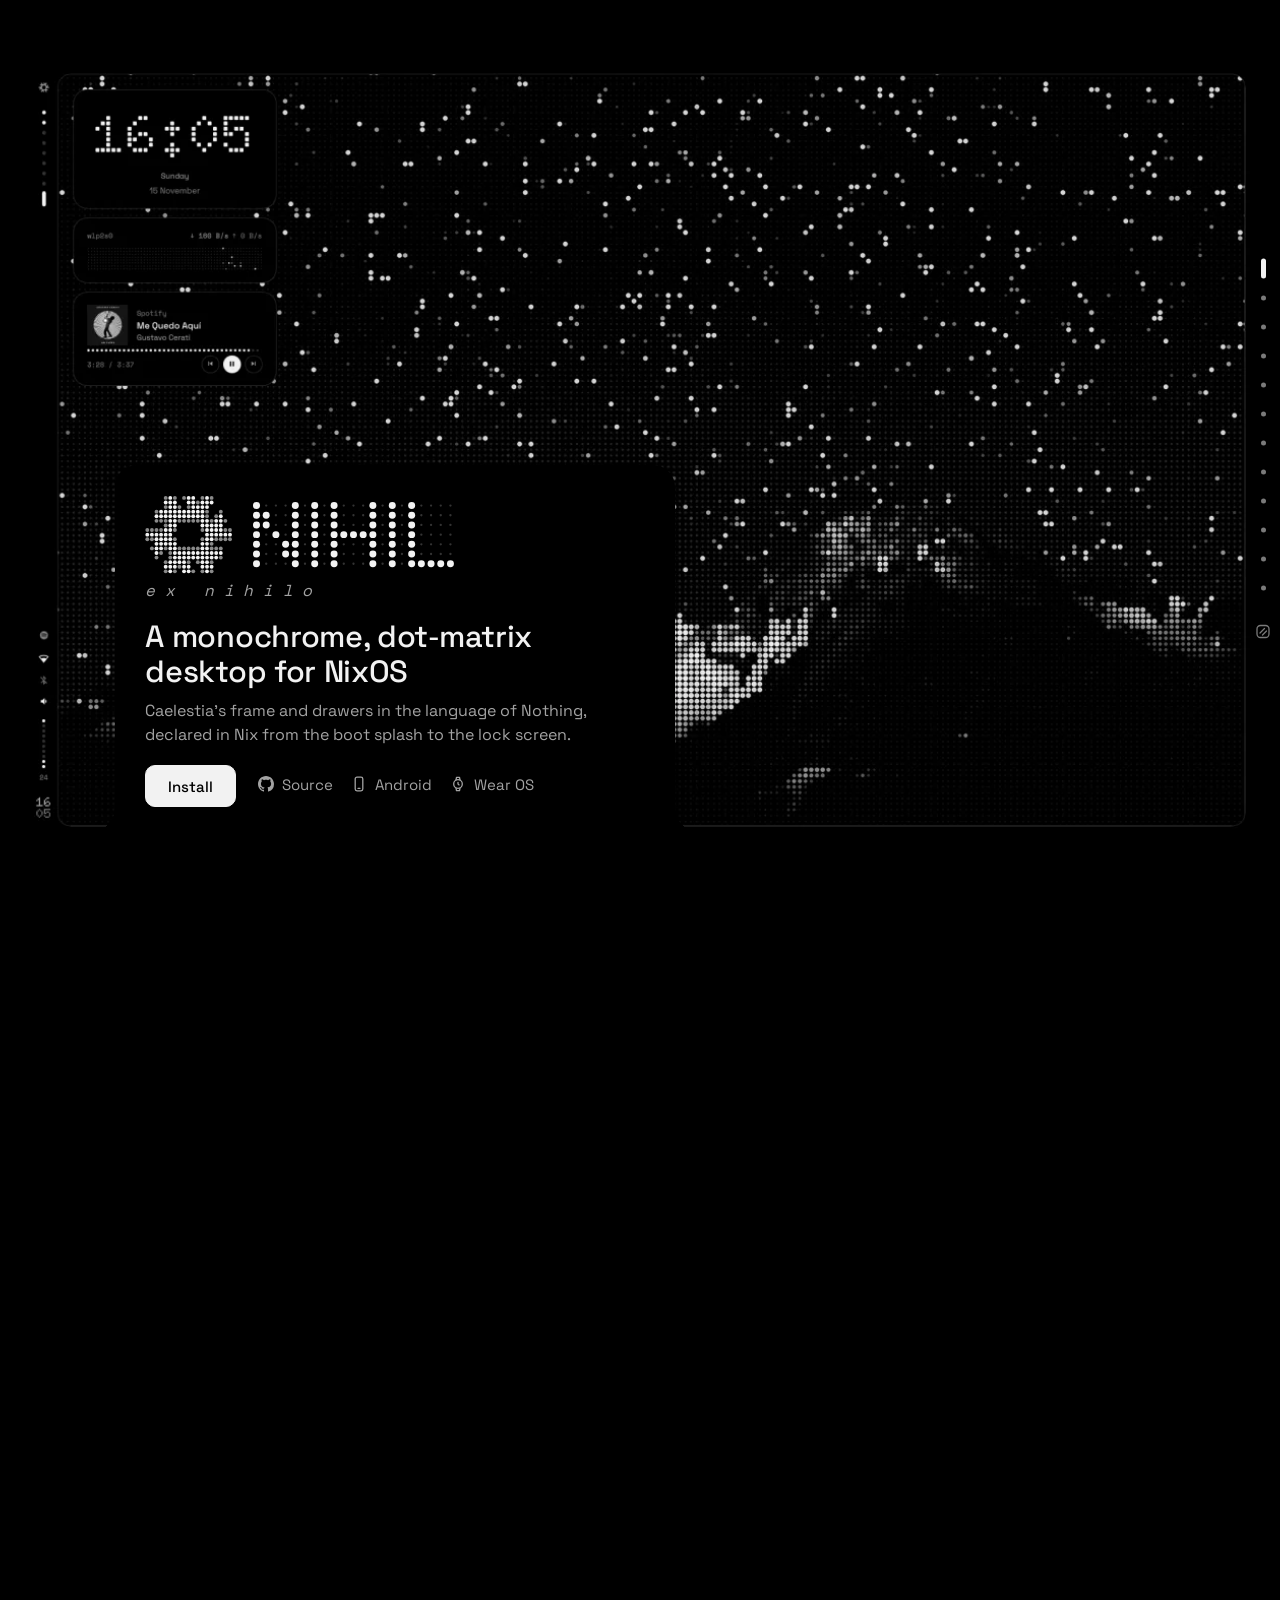
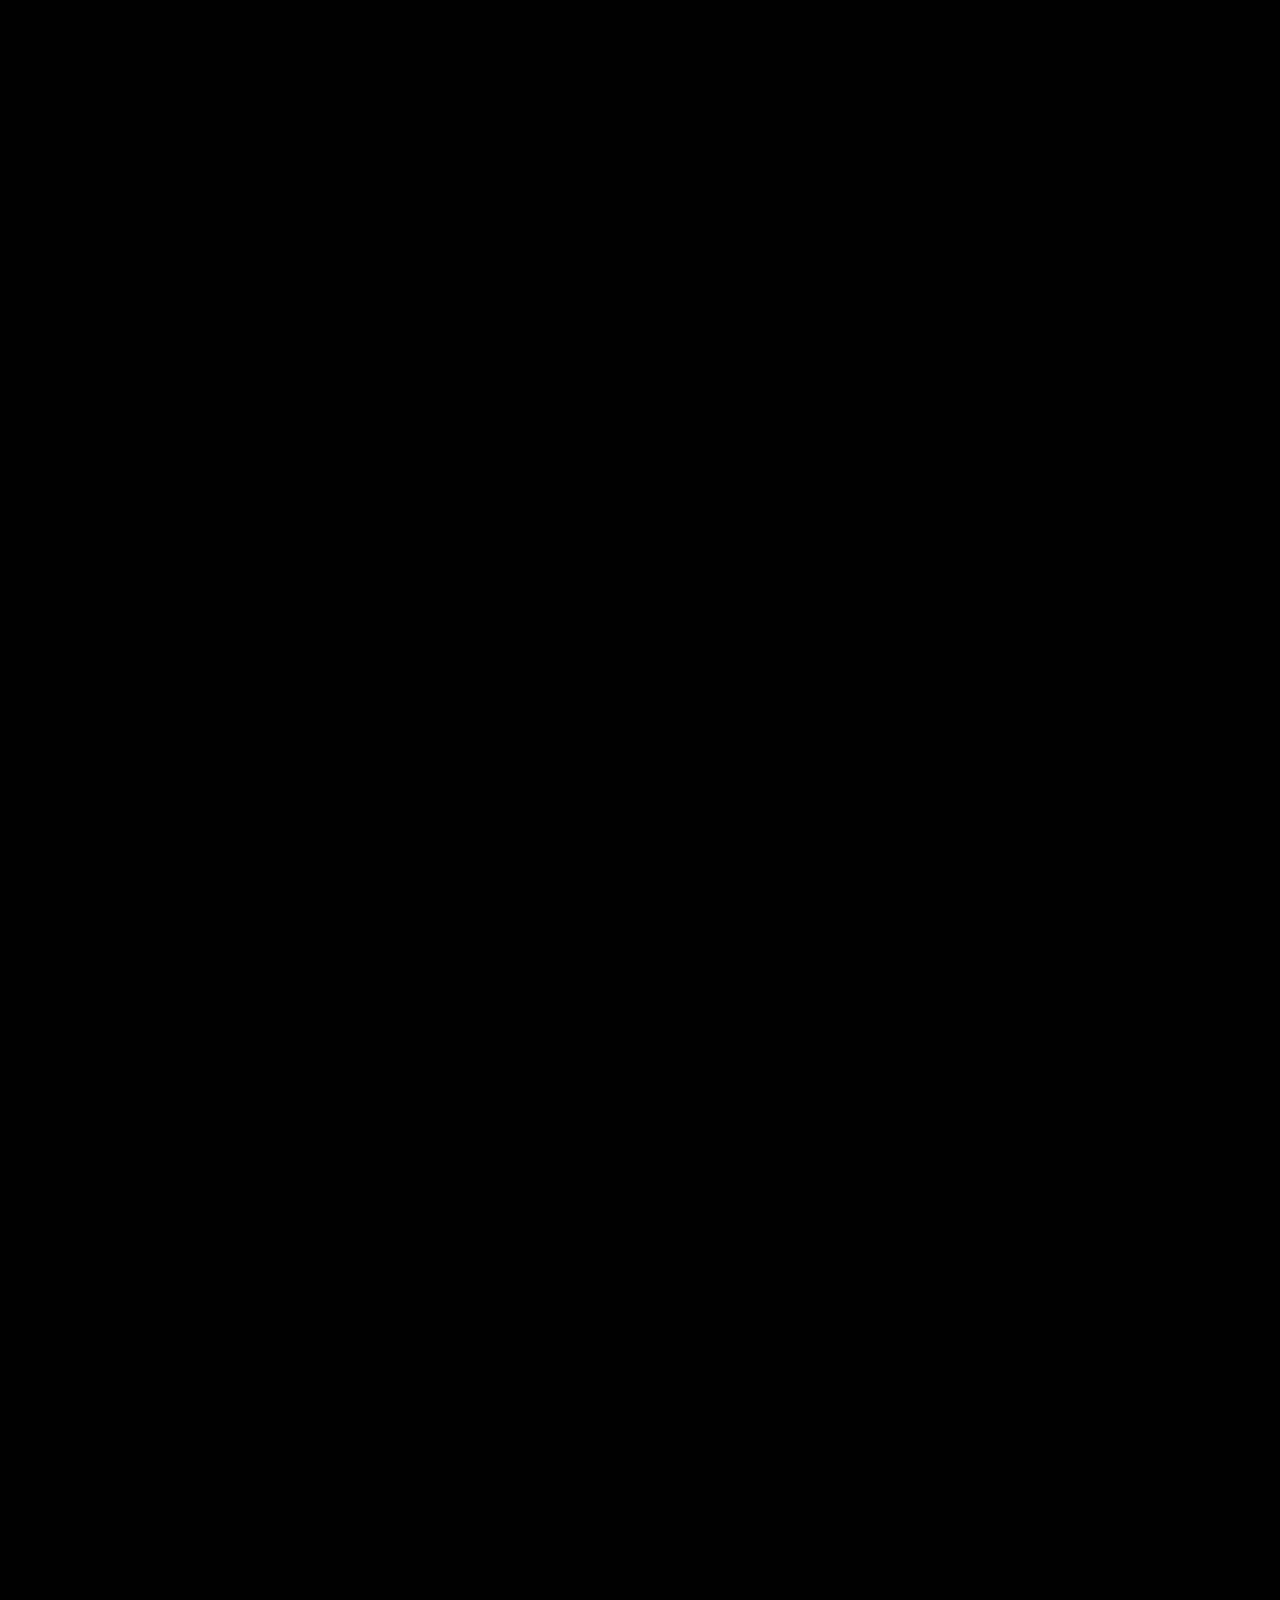
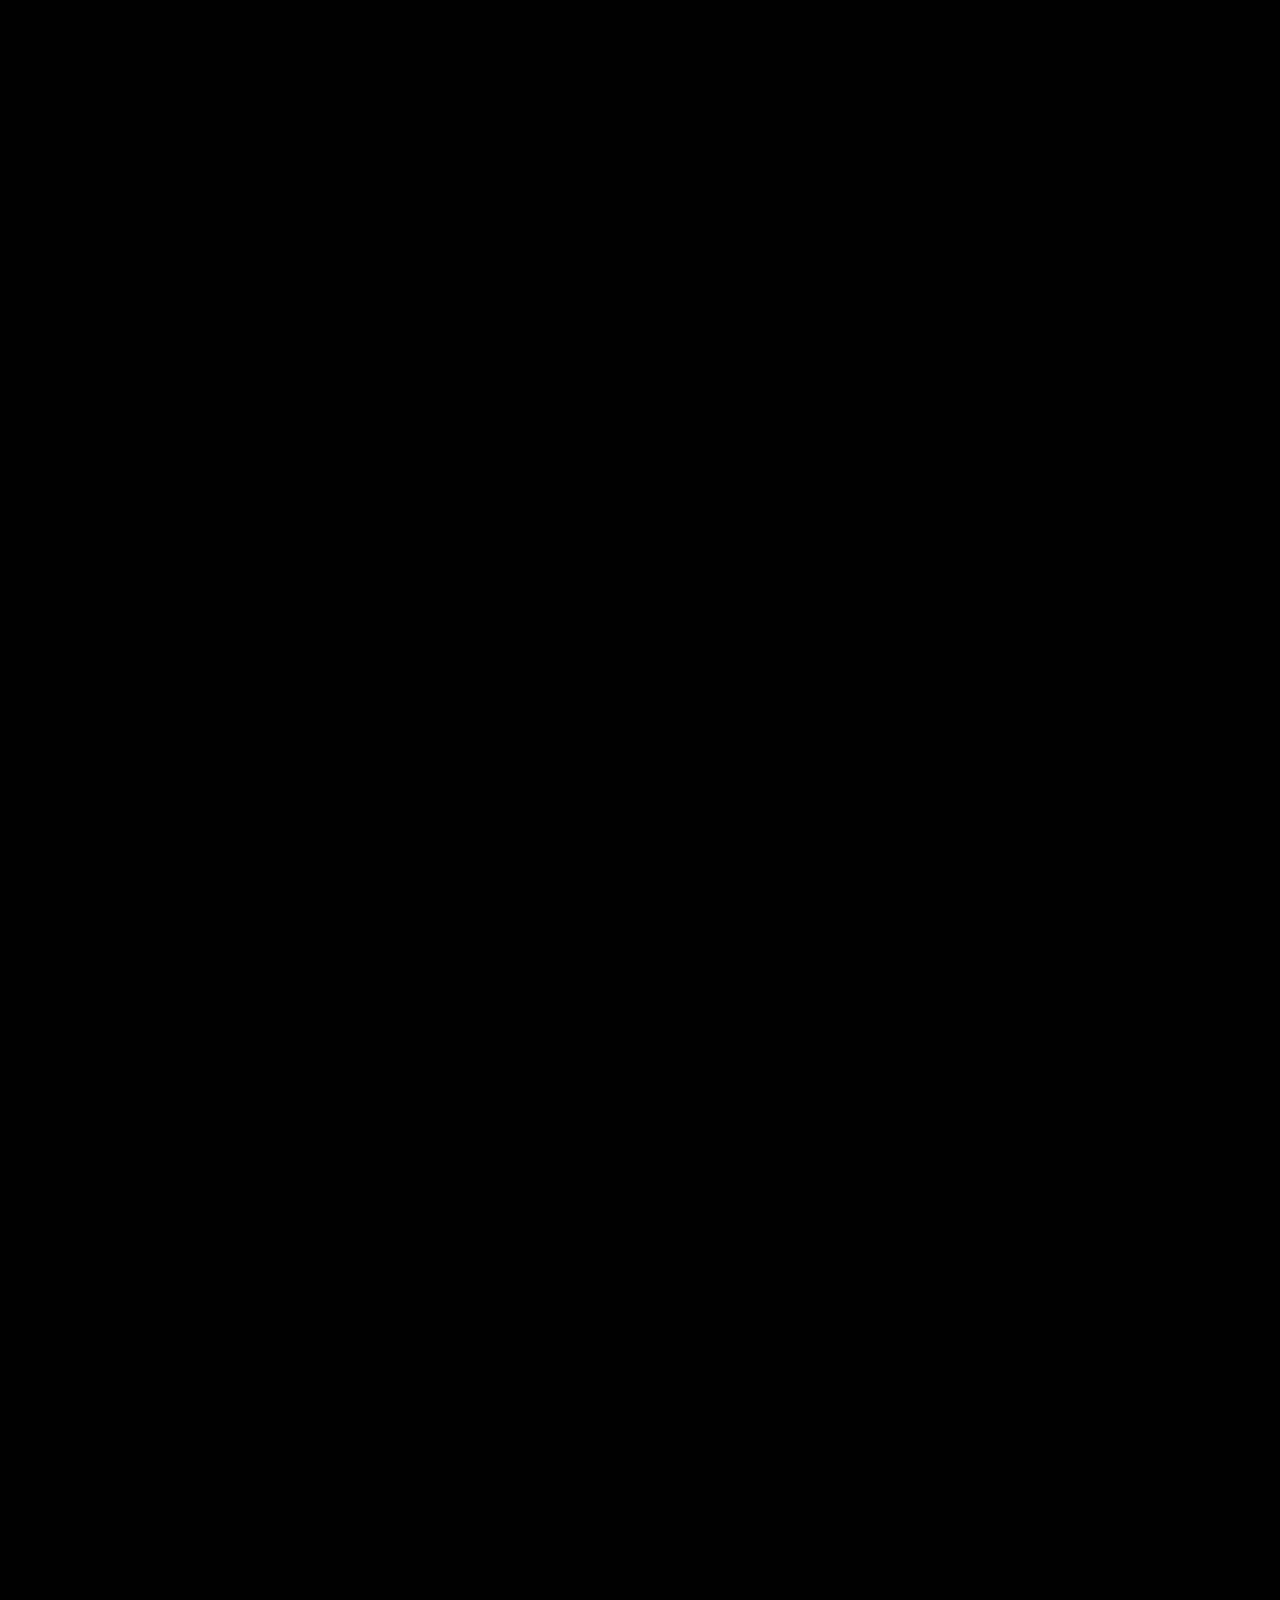
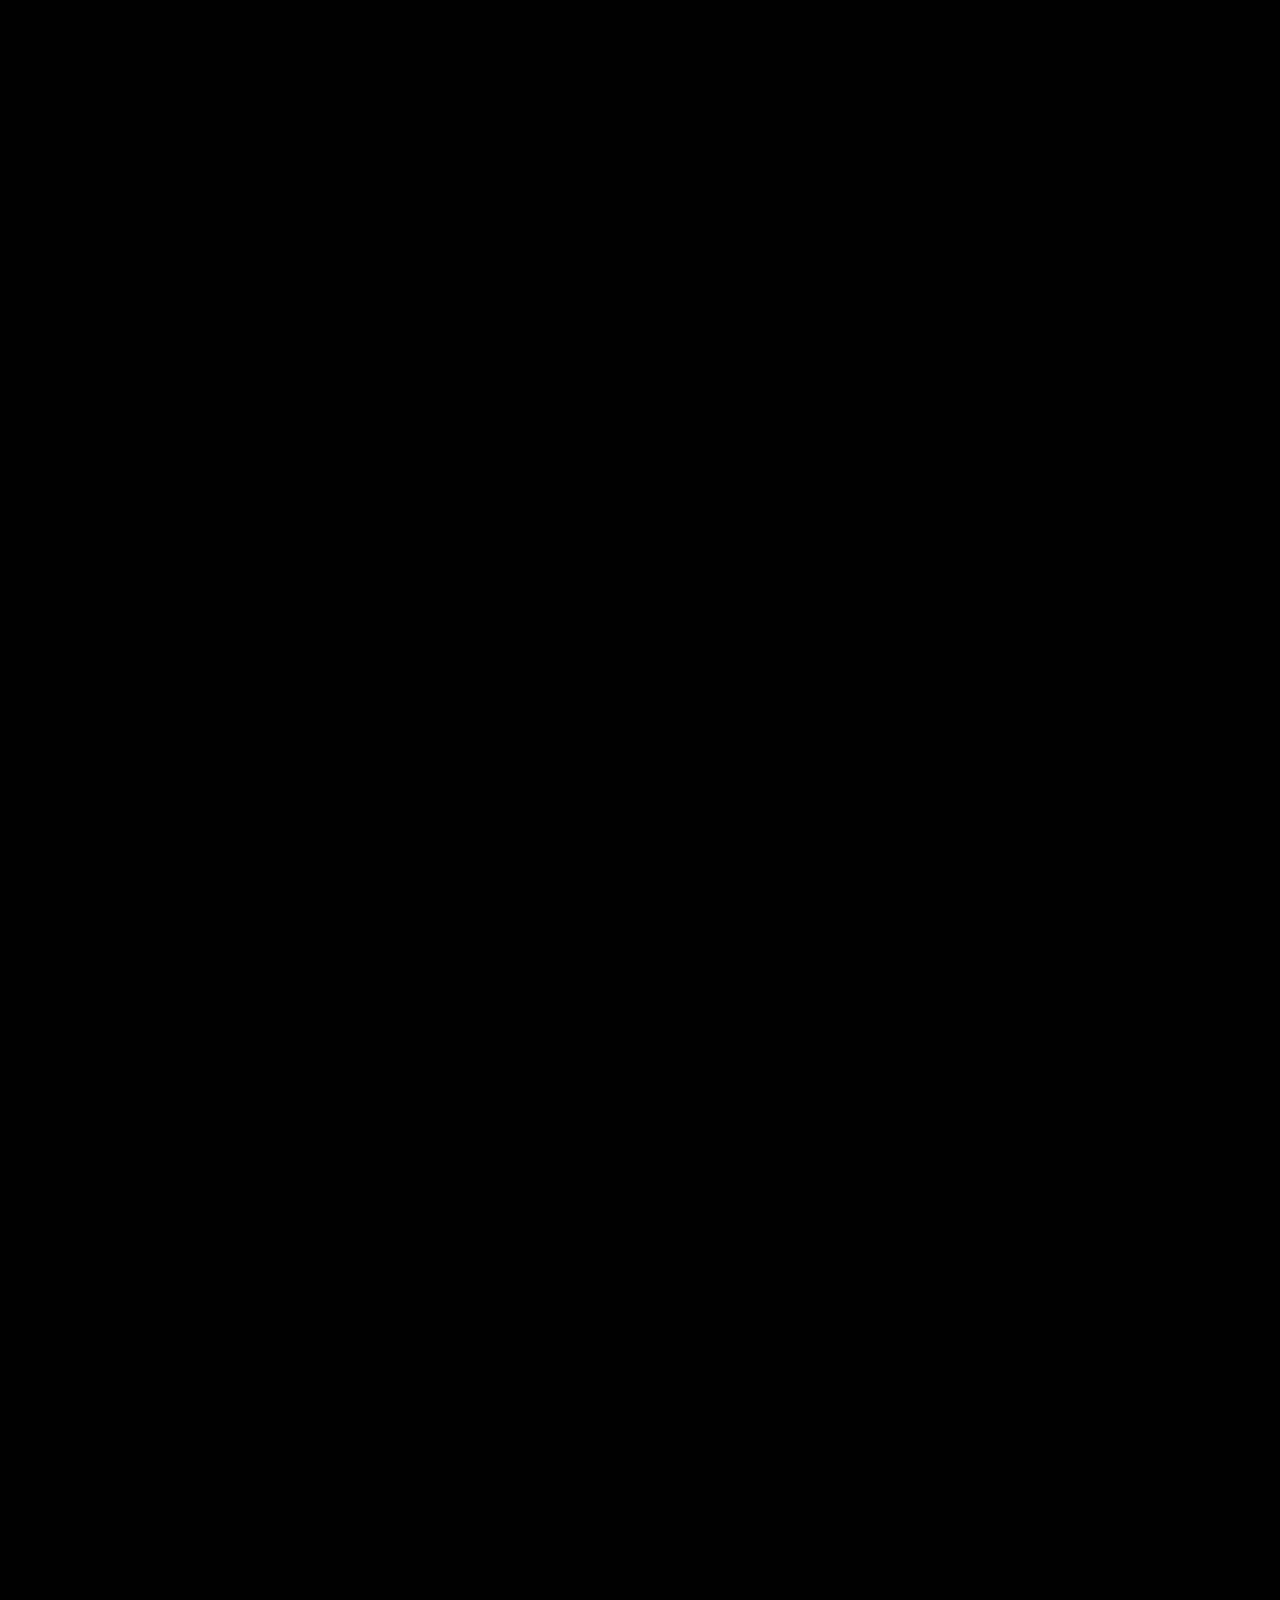
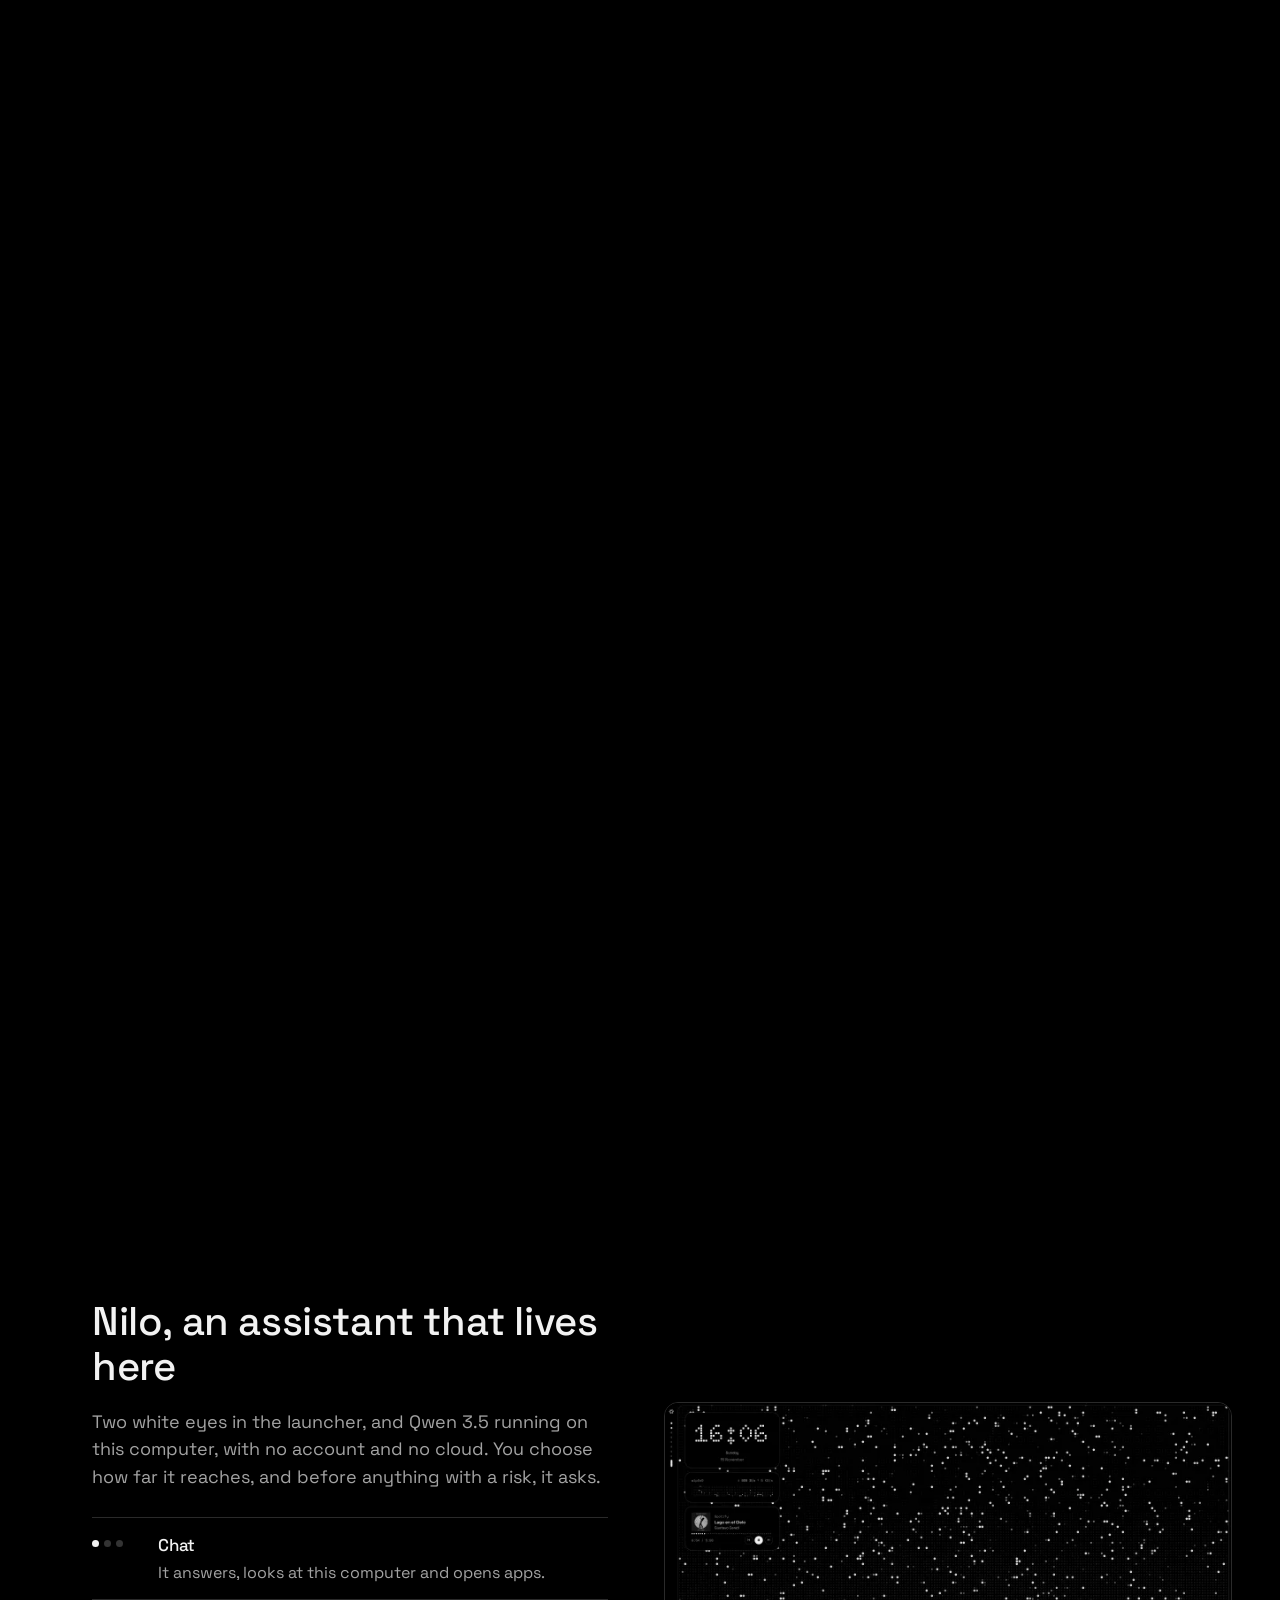
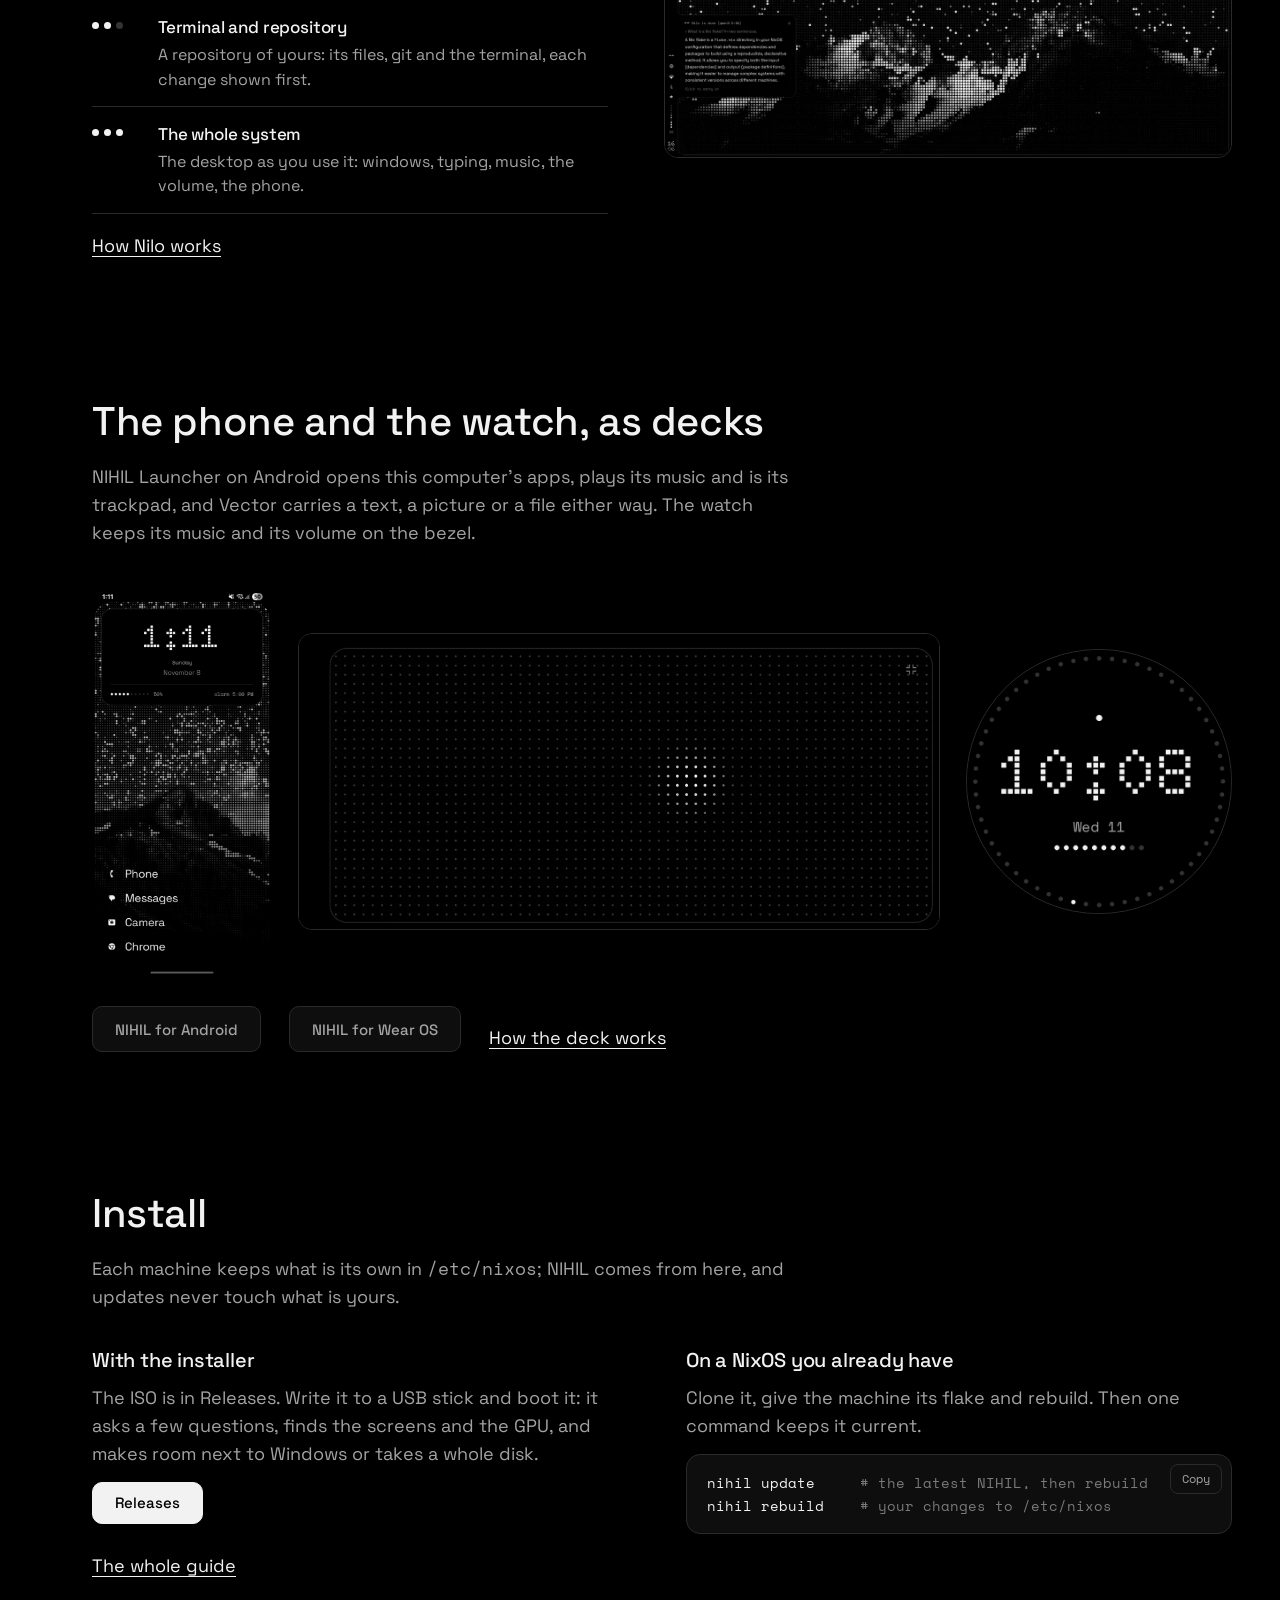
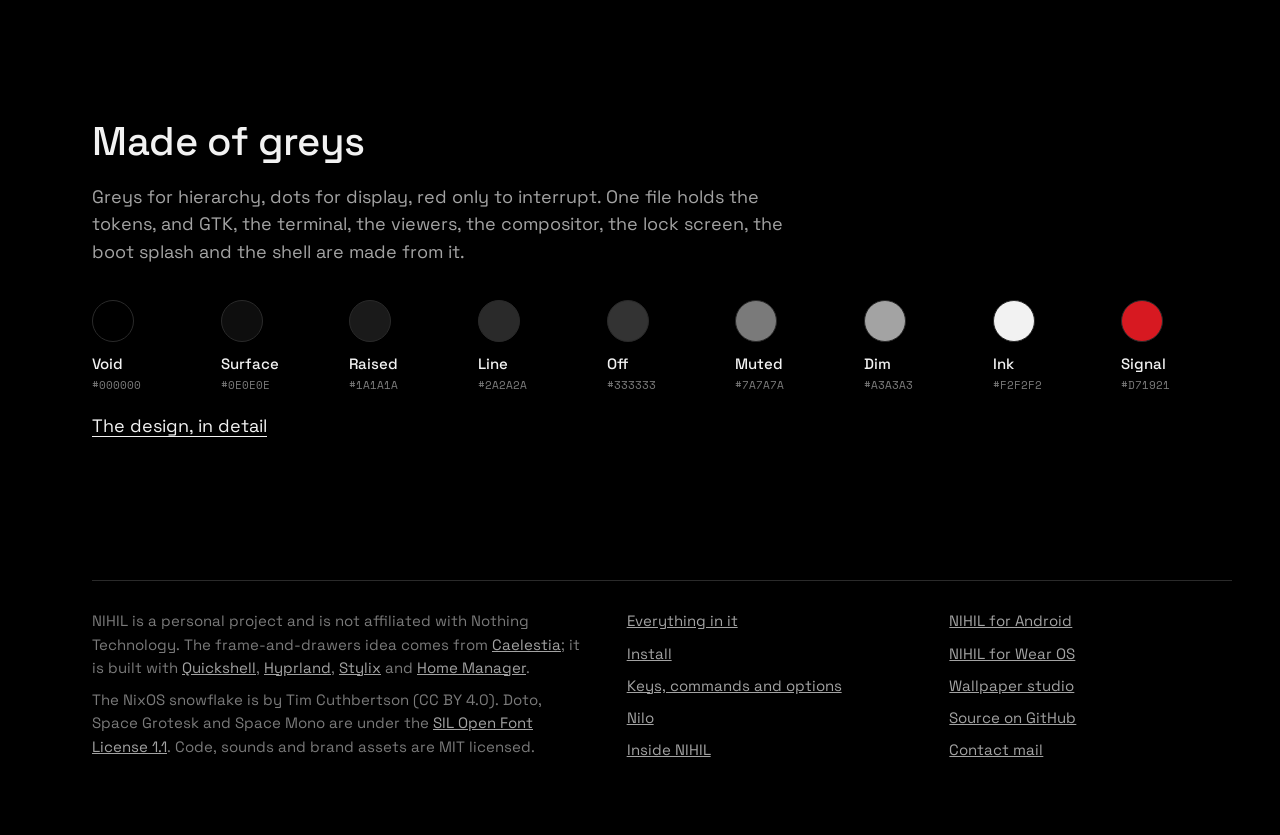
==== commit a4ea752d: "Site: the desktop at full screen, drawer by drawer The site opens on the desktop as it is, at the si" ====
--- a/docs/index.html
+++ b/docs/index.html
@@ -20,7 +20,7 @@
 <meta name="twitter:card" content="summary_large_image">
 <link rel="preload" href="assets/fonts/space-grotesk.woff" as="font" type="font/woff" crossorigin>
 <script>
-document.documentElement.classList.add("js");
+document.documentElement.classList.add("js", "staging");
 try { if (localStorage.getItem("nihil-look") === "glass") document.documentElement.dataset.look = "glass"; } catch (e) {}
 </script>
 <style>
@@ -42,20 +42,23 @@
 
   --sans: "Space Grotesk", system-ui, sans-serif;
   --mono: "Space Mono", ui-monospace, monospace;
-  --dot: "Doto", "Space Mono", monospace;
 
   --t: 8px;
   --top: 8px;
   --left: 44px;
   --r: 20px;
   --pitch: 9px;
+  --gutter: 30px;
+  --joint: 22px;
+  --drawer: #000000;
   --fast: 140ms;
-  --normal: 240ms;
+  --normal: 260ms;
   --slow: 480ms;
 }
+[data-look="glass"] { --drawer: rgba(0, 0, 0, 0.5); }
 
 * { box-sizing: border-box; }
-html { scroll-behavior: smooth; -webkit-text-size-adjust: 100%; }
+html { -webkit-text-size-adjust: 100%; }
 body {
   margin: 0;
   color: var(--ink);
@@ -72,15 +75,17 @@
 figure { margin: 0; }
 code, kbd, pre { font-family: var(--mono); }
 button { font: inherit; color: inherit; }
+h1, h2, h3 { font-weight: 500; margin: 0; letter-spacing: -0.01em; }
+p { margin: 0 0 14px; }
 .sr-only { position: absolute; width: 1px; height: 1px; overflow: hidden; clip: rect(0 0 0 0); white-space: nowrap; }
-.skip:focus { position: fixed; z-index: 70; top: 14px; left: 56px; width: auto; height: auto; clip: auto; padding: 8px 14px; border-radius: 8px; background: var(--ink); color: var(--void); text-decoration: none; }
+.skip:focus { position: fixed; z-index: 70; top: 14px; left: 14px; width: auto; height: auto; clip: auto; padding: 8px 14px; border-radius: 8px; background: var(--ink); color: var(--void); text-decoration: none; }
 
 .frame {
   position: fixed; z-index: 41; pointer-events: none;
   top: var(--top); right: var(--t); bottom: var(--t); left: var(--left);
   border-radius: var(--r);
   box-shadow: 0 0 0 200vmax var(--void);
-  transition: box-shadow var(--slow);
+  transition: box-shadow var(--slow), opacity var(--slow);
 }
 .frame::after {
   content: ""; position: absolute; inset: -1px; border-radius: calc(var(--r) + 1px); padding: 1px;
@@ -103,119 +108,108 @@
 [data-look="glass"] .frame::after { opacity: 1; }
 [data-look="glass"] .smoke { opacity: 1; visibility: visible; transition: opacity var(--slow), visibility 0s; }
 
-.glyph { position: fixed; inset: 0; z-index: 45; pointer-events: none; width: 100%; height: 100%; }
-.glyph path { fill: none; stroke: var(--ink); stroke-width: 2.5; stroke-linecap: round; opacity: 0; filter: drop-shadow(0 0 3px rgba(242, 242, 242, 0.75)); }
-
 .bar {
   position: fixed; z-index: 50; left: 0; top: 0; bottom: 0; width: var(--left);
   display: flex; flex-direction: column; align-items: center; justify-content: space-between;
   padding: 16px 0 14px;
-}
+  transition: opacity var(--slow), visibility 0s;
+}
+.staging .bar, .staging .frame, .staging .smoke { opacity: 0; visibility: hidden; transition: opacity var(--normal), visibility 0s linear var(--normal); }
 .bar-start { display: block; text-decoration: none; }
-.bar .mark { display: block; width: 26px; height: 26px; }
-.bar .mark svg { display: block; width: 26px; height: 26px; }
+.bar .mark, .bar .mark svg { display: block; width: 26px; height: 26px; }
+.bar .word { display: none; }
 .leds { display: flex; flex-direction: column; align-items: center; gap: 9px; margin: 0; padding: 0; list-style: none; }
-.leds a { position: relative; display: grid; place-items: center; width: 20px; height: 22px; }
-.leds a::before { content: ""; width: 5px; height: 5px; border-radius: 3px; background: var(--muted); transition: height var(--normal), background-color var(--normal); }
-.leds a[aria-current="true"]::before { height: 20px; background: var(--ink); }
-.leds a:hover::before { background: var(--ink); }
-.leds .tip {
-  position: absolute; left: 30px; top: 50%; transform: translateY(-50%);
+.leds a, .rail .dot { position: relative; display: grid; place-items: center; width: 20px; height: 22px; padding: 0; border: 0; background: none; cursor: pointer; }
+.leds a::before, .rail .dot::before { content: ""; width: 5px; height: 5px; border-radius: 3px; background: var(--muted); transition: height var(--normal), background-color var(--normal); }
+.leds a[aria-current="true"]::before, .rail .dot[aria-current="true"]::before { height: 20px; background: var(--ink); }
+.leds a:hover::before, .rail .dot:hover::before { background: var(--ink); }
+.tip {
+  position: absolute; top: 50%; transform: translateY(-50%);
   padding: 3px 9px; border-radius: 6px; background: var(--raised); border: 1px solid var(--line);
   font: 400 11px/1.4 var(--mono); letter-spacing: 0.04em; color: var(--dim); white-space: nowrap;
   opacity: 0; pointer-events: none; transition: opacity var(--fast);
 }
-.leds a:hover .tip, .leds a:focus-visible .tip { opacity: 1; }
+.leds .tip { left: 30px; }
+.rail .tip { right: 30px; }
+.leds a:hover .tip, .leds a:focus-visible .tip, .rail .dot:hover .tip, .rail .dot:focus-visible .tip, .rail .glass:hover .tip, .rail .glass:focus-visible .tip { opacity: 1; }
 .bar-end { display: flex; flex-direction: column; align-items: center; gap: 14px; }
 .bar-end a { display: grid; place-items: center; width: 26px; height: 26px; color: var(--dim); }
 .bar-end a:hover { color: var(--ink); }
-.clock { font: 700 17px/0.95 var(--dot); color: var(--dim); text-align: center; letter-spacing: 0.02em; }
-.clock[hidden] { display: none; }
-.bar .word { display: none; }
-
-main { padding: calc(var(--top) + 56px) calc(var(--t) + 40px) 0 calc(var(--left) + 48px); }
-.wrap { max-width: 1180px; margin: 0 auto; }
-.block { scroll-margin-top: calc(var(--top) + 24px); padding-bottom: 150px; }
-.prose { max-width: 62ch; }
-h1, h2, h3 { font-weight: 500; margin: 0; letter-spacing: -0.01em; }
-h1 { font-size: clamp(36px, 5.2vw, 62px); line-height: 1.04; max-width: 15ch; }
-h2 { font-size: clamp(28px, 3.4vw, 40px); line-height: 1.12; margin-bottom: 18px; }
-h3 { font-size: 21px; line-height: 1.3; margin-bottom: 6px; }
-p { margin: 0 0 16px; }
-.lede { color: var(--dim); font-size: 21px; line-height: 1.5; max-width: 52ch; margin-top: 22px; }
-.quiet { color: var(--dim); }
+.bar-end svg { width: 18px; height: 18px; }
+
+.stage { position: relative; height: calc(var(--steps, 12) * 62svh + 100svh); background: var(--void); }
+.pin { position: sticky; top: 0; height: 100svh; overflow: hidden; display: grid; place-items: center; }
+.box {
+  position: relative;
+  width: min(calc(100vw - 2 * var(--gutter)), calc((100svh - 2 * var(--gutter)) * 1.6));
+  aspect-ratio: 16 / 10;
+}
+.shots { position: absolute; inset: 0; }
+.shots img { position: absolute; inset: 0; width: 100%; height: 100%; object-fit: contain; opacity: 0; transition: opacity var(--normal) ease-out; }
+.shots img.on { opacity: 1; }
+.says { margin: 0; padding: 0; list-style: none; }
+.say {
+  position: absolute; left: 7%; bottom: 0; z-index: 2;
+  width: min(430px, 40%); padding: 22px 26px 20px;
+  background: var(--drawer); border-radius: var(--joint) var(--joint) 0 0;
+  opacity: 0; visibility: hidden; transform: translateY(14px);
+  transition: opacity var(--normal), transform var(--normal) cubic-bezier(0.2, 0, 0, 1), visibility 0s linear var(--normal);
+}
+.say.top { top: 0; bottom: auto; left: auto; right: 9%; border-radius: 0 0 var(--joint) var(--joint); transform: translateY(-14px); }
+.say.on { opacity: 1; visibility: visible; transform: none; transition: opacity var(--normal), transform var(--normal) cubic-bezier(0.2, 0, 0, 1), visibility 0s; }
+.say::before, .say::after { content: ""; position: absolute; bottom: 0; width: var(--joint); height: var(--joint); background: var(--drawer); }
+.say::before { left: calc(-1 * var(--joint)); -webkit-mask: radial-gradient(circle at 0 0, transparent calc(var(--joint) - 0.5px), #000 var(--joint)); mask: radial-gradient(circle at 0 0, transparent calc(var(--joint) - 0.5px), #000 var(--joint)); }
+.say::after { right: calc(-1 * var(--joint)); -webkit-mask: radial-gradient(circle at 100% 0, transparent calc(var(--joint) - 0.5px), #000 var(--joint)); mask: radial-gradient(circle at 100% 0, transparent calc(var(--joint) - 0.5px), #000 var(--joint)); }
+.say.top::before, .say.top::after { top: 0; bottom: auto; }
+.say.top::before { -webkit-mask: radial-gradient(circle at 0 100%, transparent calc(var(--joint) - 0.5px), #000 var(--joint)); mask: radial-gradient(circle at 0 100%, transparent calc(var(--joint) - 0.5px), #000 var(--joint)); }
+.say.top::after { -webkit-mask: radial-gradient(circle at 100% 100%, transparent calc(var(--joint) - 0.5px), #000 var(--joint)); mask: radial-gradient(circle at 100% 100%, transparent calc(var(--joint) - 0.5px), #000 var(--joint)); }
+[data-look="glass"] .say, [data-look="glass"] .say::before, [data-look="glass"] .say::after {
+  -webkit-backdrop-filter: blur(18px) saturate(0.7) brightness(0.75); backdrop-filter: blur(18px) saturate(0.7) brightness(0.75);
+}
+[data-look="glass"] .say { box-shadow: inset 0 1px 0 rgba(242, 242, 242, 0.16), inset 1px 0 0 rgba(242, 242, 242, 0.08), inset -1px 0 0 rgba(242, 242, 242, 0.05); }
+[data-look="glass"] .say.top { box-shadow: inset 0 -1px 0 rgba(242, 242, 242, 0.1), inset 1px 0 0 rgba(242, 242, 242, 0.08), inset -1px 0 0 rgba(242, 242, 242, 0.05); }
+.say h2 { font-size: 22px; line-height: 1.25; margin-bottom: 6px; }
+.say p { color: var(--dim); font-size: 16px; line-height: 1.5; margin: 0 0 12px; }
+.say p:last-child { margin: 0; }
+.say.hero { width: min(560px, 52%); padding: 26px 30px 24px; }
+.say.hero h1 { font-size: clamp(24px, 2.4vw, 34px); line-height: 1.12; margin: 18px 0 10px; }
+.wordmark { width: min(320px, 70%); }
+.wordmark svg, .wordmark img { display: block; width: 100%; height: auto; }
+.motto { font: 400 11px/1 var(--mono); letter-spacing: 0.6em; color: var(--muted); margin: 10px 0 0; }
+.actions { display: flex; flex-wrap: wrap; align-items: center; gap: 10px 22px; margin-top: 18px; }
+.away { display: flex; flex-wrap: wrap; gap: 8px 18px; margin: 0; padding: 0; list-style: none; }
+.away a { display: inline-flex; align-items: center; gap: 8px; color: var(--dim); text-decoration: none; font-size: 15px; }
+.away a:hover { color: var(--ink); }
+.away svg { width: 16px; height: 16px; flex: none; }
+
+.rail { position: absolute; z-index: 3; right: 6px; top: 50%; transform: translateY(-50%); display: flex; flex-direction: column; align-items: center; gap: 22px; }
+.rail .dots { display: flex; flex-direction: column; align-items: center; gap: 7px; }
+.rail .glass { position: relative; display: grid; place-items: center; width: 22px; height: 22px; padding: 0; border: 0; border-radius: 6px; background: none; color: var(--muted); cursor: pointer; }
+.rail .glass:hover, .rail .glass[aria-pressed="true"] { color: var(--ink); }
+.rail .glass svg { width: 16px; height: 16px; }
+.look-note {
+  position: absolute; z-index: 2; right: 2.2%; bottom: 2.5%; margin: 0; padding: 4px 9px; border-radius: 6px;
+  background: rgba(0, 0, 0, 0.72); border: 1px solid var(--line); font: 400 11px/1.3 var(--mono); color: var(--dim);
+}
+.look-note[hidden] { display: none; }
+
+.keys { display: flex; flex-wrap: wrap; gap: 7px; align-items: center; font: 400 12px/1 var(--mono); color: var(--muted); }
+kbd {
+  display: inline-block; padding: 5px 8px 4px; border-radius: 7px; border: 1px solid var(--line); background: var(--surface);
+  font: 400 12px/1 var(--mono); color: var(--dim); letter-spacing: 0.04em;
+}
+[data-look="glass"] kbd { background: rgba(14, 14, 14, 0.5); }
 
 .key {
-  display: inline-flex; align-items: center; justify-content: center; gap: 10px; min-height: 46px; padding: 0 24px;
+  display: inline-flex; align-items: center; justify-content: center; gap: 10px; min-height: 42px; padding: 0 22px;
   border-radius: 10px; border: 1px solid var(--line); background: var(--surface); color: var(--dim);
-  font: 500 16px/1 var(--sans); text-decoration: none; cursor: pointer;
+  font: 500 15px/1 var(--sans); text-decoration: none; cursor: pointer;
   transition: background-color var(--fast), border-color var(--fast), color var(--fast);
 }
 .key:hover { background: var(--raised); border-color: var(--muted); color: var(--ink); }
 .key.accent { background: var(--ink); border-color: var(--ink); color: var(--void); }
 .key.accent:hover { background: #ffffff; border-color: #ffffff; }
-.key svg { width: 16px; height: 16px; flex: none; }
-.key.small { min-height: 32px; padding: 0 12px; border-radius: 8px; font: 400 12px/1 var(--mono); letter-spacing: 0.02em; }
-
-.hero { padding-bottom: 72px; }
-.wordmark { width: min(560px, 100%); margin: 0 0 14px -4px; }
-.wordmark svg, .wordmark img { display: block; width: 100%; height: auto; }
-.motto { font: 400 13px/1 var(--mono); letter-spacing: 0.62em; color: var(--muted); margin: 0 0 64px; }
-.actions { display: flex; flex-wrap: wrap; align-items: center; gap: 12px 30px; margin: 36px 0 0; }
-.away { display: flex; flex-wrap: wrap; gap: 12px 26px; margin: 0; padding: 0; list-style: none; }
-.away a { display: inline-flex; align-items: center; gap: 9px; color: var(--dim); text-decoration: none; font-size: 16px; }
-.away a:hover { color: var(--ink); }
-.away svg { width: 17px; height: 17px; flex: none; }
-
-.stage { padding-bottom: 150px; }
-.stage-head { display: flex; justify-content: flex-end; align-items: center; min-height: 40px; margin-bottom: 14px; }
-.screen {
-  position: relative; aspect-ratio: 16 / 10; border-radius: 16px; overflow: hidden;
-  border: 1px solid var(--line); background: var(--void);
-  box-shadow: 0 0 0 10px var(--void);
-}
-.screen img { position: absolute; inset: 0; width: 100%; height: 100%; object-fit: cover; opacity: 0; transition: opacity var(--normal) ease-out; }
-.screen img.on { opacity: 1; }
-html:not(.js) .screen img { opacity: 1; }
-.look-note {
-  position: absolute; left: 14px; bottom: 14px; margin: 0; padding: 5px 10px; border-radius: 6px;
-  background: rgba(0, 0, 0, 0.72); border: 1px solid var(--line);
-  font: 400 12px/1.3 var(--mono); color: var(--dim);
-}
-.look-note[hidden] { display: none; }
-
-.viewer {
-  display: grid; grid-template-columns: 236px minmax(0, 1fr); gap: 0 28px; align-items: start;
-  grid-template-areas: "tabs screen" "tabs captions";
-}
-.viewer .screen { grid-area: screen; }
-.tabs { grid-area: tabs; display: grid; gap: 2px; margin: 0 0 0 -12px; padding: 0; list-style: none; }
-.tab {
-  appearance: none; width: 100%; display: flex; align-items: center; gap: 12px; min-height: 40px; padding: 0 12px;
-  border: 0; border-radius: 10px; background: transparent; color: var(--dim); cursor: pointer; text-align: left;
-  font: 400 16px/1.2 var(--sans); transition: background-color var(--fast), color var(--fast);
-}
-.tab::before { content: ""; flex: none; width: 6px; height: 6px; border-radius: 3px; background: var(--off); transition: background-color var(--fast); }
-.tab:hover { color: var(--ink); }
-.tab[aria-selected="true"] { background: var(--raised); color: var(--ink); }
-.tab[aria-selected="true"]::before { background: var(--ink); }
-.tab .name { flex: 1 1 auto; }
-.tab kbd { padding: 3px 7px 2px; font-size: 11px; }
-.captions { grid-area: captions; min-width: 0; margin-top: 28px; }
-.caption { max-width: 60ch; }
-.js .caption:not(.on) { display: none; }
-html:not(.js) .tabs { display: none; }
-html:not(.js) .caption { margin-bottom: 36px; }
-.caption h3 { font-size: 26px; margin-bottom: 12px; }
-.caption p { color: var(--dim); }
-.caption .keys { margin-top: 6px; }
-
-.keys { display: flex; flex-wrap: wrap; gap: 8px; align-items: center; font: 400 12px/1 var(--mono); color: var(--muted); }
-.keys + .keys { margin-top: 10px; }
-kbd {
-  display: inline-block; padding: 5px 8px 4px; border-radius: 7px; border: 1px solid var(--line); background: var(--surface);
-  font: 400 12px/1 var(--mono); color: var(--dim); letter-spacing: 0.04em;
-}
+.key.small { min-height: 30px; padding: 0 11px; border-radius: 8px; font: 400 12px/1 var(--mono); }
 
 .switch {
   appearance: none; display: inline-flex; align-items: center; gap: 14px; padding: 6px 0; border: 0; background: none; cursor: pointer;
@@ -223,132 +217,138 @@
 }
 .switch:hover { color: var(--ink); }
 .switch .track { position: relative; flex: none; width: 34px; height: 20px; border-radius: 10px; border: 1px solid var(--off); transition: background-color var(--fast), border-color var(--fast); }
-.switch:hover .track { border-color: var(--muted); }
 .switch .knob { position: absolute; top: 3px; left: 3px; width: 12px; height: 12px; border-radius: 6px; background: var(--muted); transition: transform var(--fast) cubic-bezier(0.33, 1, 0.68, 1), background-color var(--fast); }
 .switch[aria-checked="true"] { color: var(--ink); }
 .switch[aria-checked="true"] .track { background: var(--ink); border-color: var(--ink); }
 .switch[aria-checked="true"] .knob { transform: translateX(14px); background: var(--void); }
-html:not(.js) .switch { display: none; }
-
+
+main { padding: calc(var(--top) + 96px) calc(var(--t) + 40px) 0 calc(var(--left) + 48px); }
+.wrap { max-width: 1180px; margin: 0 auto; }
+.block { scroll-margin-top: calc(var(--top) + 24px); padding-bottom: 140px; }
+.block h2 { font-size: clamp(28px, 3.2vw, 40px); line-height: 1.12; margin-bottom: 18px; }
+.quiet { color: var(--dim); }
+.prose { max-width: 58ch; }
+.split { display: grid; grid-template-columns: minmax(0, 1fr) minmax(0, 1.1fr); gap: 56px; align-items: center; }
 .shot { margin: 0; border-radius: 14px; overflow: hidden; border: 1px solid var(--line); background: var(--void); }
-a.shot { display: block; }
-a.shot:hover { border-color: var(--muted); }
 .shot img { width: 100%; }
-
-.split { display: grid; grid-template-columns: minmax(0, 1fr) minmax(0, 1fr); gap: 56px; align-items: center; }
-.split.top { align-items: start; }
-.rules { display: grid; grid-template-columns: repeat(3, minmax(0, 1fr)); gap: 40px; margin: 44px 0 72px; }
-.rules p { color: var(--dim); margin: 0; }
-.rules .keys { margin-top: 14px; }
-.also { display: grid; grid-template-columns: repeat(2, minmax(0, 1fr)); gap: 40px; margin-top: 72px; max-width: 900px; }
-.also p { color: var(--dim); margin: 0 0 14px; }
-
-.glass-switch { display: flex; flex-wrap: wrap; align-items: center; gap: 10px 20px; margin-top: 28px; padding-top: 22px; border-top: 1px solid var(--line); }
-.glass-switch .switch { font-size: 17px; }
-.glass-switch span.meta { font: 400 13px/1.5 var(--mono); color: var(--muted); }
-
-.levels { margin: 40px 0 0; padding: 0; list-style: none; border-top: 1px solid var(--line); max-width: 860px; }
-.levels li { display: grid; grid-template-columns: 76px minmax(0, 1fr); gap: 4px 18px; padding: 18px 0; border-bottom: 1px solid var(--line); }
-.levels .meter { display: flex; gap: 7px; padding-top: 9px; grid-row: span 2; }
-.levels .meter i { width: 8px; height: 8px; border-radius: 4px; background: var(--off); }
+.more { display: inline-block; margin-top: 18px; color: var(--ink); text-underline-offset: 4px; }
+
+.levels { margin: 26px 0 0; padding: 0; list-style: none; border-top: 1px solid var(--line); }
+.levels li { display: grid; grid-template-columns: 52px minmax(0, 1fr); gap: 2px 14px; padding: 14px 0; border-bottom: 1px solid var(--line); }
+.levels .meter { display: flex; gap: 5px; padding-top: 8px; grid-row: span 2; }
+.levels .meter i { width: 7px; height: 7px; border-radius: 4px; background: var(--off); }
 .levels .meter i.lit { background: var(--ink); }
-.levels .meter.apart i { border: 1px solid var(--muted); background: transparent; }
-.levels h3 { font-size: 19px; margin: 0; }
-.levels p { color: var(--dim); margin: 0; }
-.asks { max-width: 62ch; margin-top: 40px; }
-.nilo-done { margin-top: 72px; }
-
-.deck-shots { display: grid; grid-template-columns: repeat(2, minmax(0, 1fr)); gap: 24px; margin-top: 24px; max-width: 980px; }
-.deck-shot { margin-top: 40px; max-width: 980px; }
-
-.palette { display: grid; grid-template-columns: repeat(auto-fill, minmax(104px, 1fr)); gap: 30px 18px; margin: 0; padding: 0; list-style: none; }
-.palette li { display: grid; gap: 2px; align-content: start; }
-.palette .led { width: 46px; height: 46px; border-radius: 50%; margin-bottom: 10px; border: 1px solid var(--line); }
-.palette b { font-weight: 500; font-size: 16px; }
-.palette code { font-size: 12px; color: var(--dim); }
-.palette span { font-size: 14px; line-height: 1.4; color: var(--muted); }
-
-.boot-screen { aspect-ratio: 16 / 10; border-radius: 20px; background: var(--void); border: 1px solid var(--line); display: grid; place-items: center; overflow: hidden; }
-.boot-screen img { width: 46%; }
-.lang-shot { max-width: 864px; margin-top: 24px; }
-
-.code { display: flex; align-items: flex-start; min-width: 0; margin: 12px 0 0; border-radius: 14px; border: 1px solid var(--line); background: var(--surface); }
-.code pre { flex: 1 1 auto; min-width: 0; margin: 0; padding: 18px 20px; overflow-x: auto; font-size: 14px; line-height: 1.65; color: var(--ink); }
+.levels h3 { font-size: 17px; }
+.levels p { color: var(--dim); font-size: 16px; margin: 0; }
+
+.devices { display: grid; grid-template-columns: 0.42fr 1.5fr 0.62fr; gap: 26px; align-items: center; margin-top: 40px; }
+.devices .phone { border-radius: 26px; }
+.devices .watch { border-radius: 50%; border: 1px solid var(--line); overflow: hidden; }
+.links { display: flex; flex-wrap: wrap; gap: 12px 28px; margin-top: 30px; }
+
+.ways { display: grid; grid-template-columns: repeat(2, minmax(0, 1fr)); gap: 48px; margin-top: 34px; }
+.ways h3 { font-size: 20px; margin-bottom: 8px; }
+.ways p { color: var(--dim); }
+.code { display: flex; align-items: flex-start; min-width: 0; margin: 14px 0 0; border-radius: 14px; border: 1px solid var(--line); background: var(--surface); }
+.code pre { flex: 1 1 auto; min-width: 0; margin: 0; padding: 16px 20px; overflow-x: auto; font-size: 14px; line-height: 1.65; }
 .code .c { color: var(--muted); }
-.code.narrow { max-width: 640px; margin-top: 56px; }
-.code.wide { max-width: 864px; }
-.copy { flex: none; margin: 10px 10px 0 0; }
-[data-look="glass"] .code, [data-look="glass"] kbd, [data-look="glass"] .key:not(.accent) {
-  background: rgba(14, 14, 14, 0.5);
-  -webkit-backdrop-filter: blur(6px); backdrop-filter: blur(6px);
-}
-[data-look="glass"] .tab[aria-selected="true"] { background: rgba(242, 242, 242, 0.07); box-shadow: inset 0 0 0 1px rgba(242, 242, 242, 0.08); }
-
-.steps { margin: 40px 0 0; padding: 0; list-style: none; counter-reset: step; display: grid; grid-template-columns: minmax(0, 1fr); gap: 40px; max-width: 860px; }
-.steps > li { counter-increment: step; display: grid; grid-template-columns: 44px minmax(0, 1fr); gap: 0 14px; min-width: 0; }
-.steps > li::before {
-  content: counter(step); grid-row: span 3; width: 32px; height: 32px; border-radius: 50%;
-  border: 1px solid var(--line); display: grid; place-items: center; font: 700 15px/1 var(--dot); color: var(--dim);
-}
-.steps p { color: var(--dim); margin: 0; }
-.steps .code { margin-top: 14px; }
-.way { margin-top: 64px; }
-.table { margin-top: 72px; max-width: 860px; }
-table { width: 100%; border-collapse: collapse; font-size: 16px; }
-th, td { text-align: left; vertical-align: top; padding: 13px 14px 13px 0; border-bottom: 1px solid var(--line); }
-th { font: 400 12px/1.4 var(--mono); color: var(--muted); }
-td code { font-size: 14px; color: var(--ink); white-space: nowrap; }
-td { color: var(--dim); }
-
-footer { padding: 0 calc(var(--t) + 40px) 72px calc(var(--left) + 48px); color: var(--muted); font-size: 15px; }
-footer .wrap { border-top: 1px solid var(--line); padding-top: 28px; display: grid; grid-template-columns: minmax(0, 2fr) minmax(0, 1fr); gap: 40px; }
-footer p { margin: 0 0 10px; max-width: 70ch; }
+.copy { flex: none; margin: 9px 9px 0 0; }
+
+.palette { display: grid; grid-template-columns: repeat(9, minmax(0, 1fr)); gap: 18px; margin: 34px 0 0; padding: 0; list-style: none; }
+.palette li { display: grid; gap: 2px; justify-items: start; }
+.palette .led { width: 42px; height: 42px; border-radius: 50%; margin-bottom: 8px; border: 1px solid var(--line); }
+.palette b { font-weight: 500; font-size: 15px; }
+.palette code { font-size: 11px; color: var(--muted); }
+
+footer { padding: 0 calc(var(--t) + 40px) 64px calc(var(--left) + 48px); color: var(--muted); font-size: 15px; }
+footer .wrap { border-top: 1px solid var(--line); padding-top: 28px; display: grid; grid-template-columns: minmax(0, 1.4fr) repeat(2, minmax(0, 0.8fr)); gap: 40px; }
+footer p { margin: 0 0 9px; max-width: 64ch; }
 footer a { color: var(--dim); }
 footer a:hover { color: var(--ink); }
+
+html:not(.js) .stage { height: auto; }
+html:not(.js) .pin { position: static; height: auto; display: block; padding: 24px; }
+html:not(.js) .box { width: auto; aspect-ratio: auto; }
+html:not(.js) .shots { position: relative; aspect-ratio: 16 / 10; }
+html:not(.js) .shots img:first-child { opacity: 1; }
+html:not(.js) .say { position: static; opacity: 1; visibility: visible; transform: none; width: auto; margin-top: 18px; border-radius: 14px; }
+html:not(.js) .say::before, html:not(.js) .say::after, html:not(.js) .rail { display: none; }
 
 @media (max-width: 860px) {
   :root { --t: 6px; --top: 52px; --left: 6px; --r: 16px; }
   .bar { right: 0; bottom: auto; width: auto; height: var(--top); flex-direction: row; padding: 0 16px; }
-  .bar .leds, .bar .clock { display: none; }
+  .bar .leds { display: none; }
   .bar-start { display: flex; align-items: center; gap: 12px; }
   .bar .word { display: block; font: 400 13px/1 var(--mono); letter-spacing: 0.4em; color: var(--dim); }
   .bar-end { flex-direction: row; }
-  main { padding: calc(var(--top) + 36px) calc(var(--t) + 16px) 0 calc(var(--left) + 16px); }
-  .block, .stage { padding-bottom: 104px; }
-  .motto { margin-bottom: 44px; letter-spacing: 0.45em; }
-  .actions { gap: 18px; }
-  .screen { box-shadow: none; border-radius: 12px; }
-  .rules, .split, .also, .deck-shots, footer .wrap { grid-template-columns: minmax(0, 1fr); }
-  .rules, .also { gap: 28px; }
-  .split { gap: 32px; }
-  .levels li { grid-template-columns: 58px minmax(0, 1fr); }
-  .steps > li { grid-template-columns: 40px minmax(0, 1fr); }
-  td code { white-space: normal; overflow-wrap: anywhere; }
+  main { padding: calc(var(--top) + 56px) calc(var(--t) + 16px) 0 calc(var(--left) + 16px); }
+  .block { padding-bottom: 100px; }
+  .split, .ways, footer .wrap { grid-template-columns: minmax(0, 1fr); gap: 32px; }
+  .devices { grid-template-columns: 0.5fr 1fr; }
+  .devices .deck { grid-column: span 2; order: -1; }
+  .palette { grid-template-columns: repeat(3, minmax(0, 1fr)); }
   footer { padding: 0 calc(var(--t) + 16px) 48px calc(var(--left) + 16px); }
 }
 
-@media (max-width: 1100px) {
-  .viewer { grid-template-columns: minmax(0, 1fr); grid-template-areas: "screen" "tabs" "captions"; }
-  .tabs { display: flex; gap: 6px; margin: 16px -4px 0; padding: 0 4px 6px; overflow-x: auto; scroll-snap-type: x proximity; scrollbar-width: none; }
-  .tabs::-webkit-scrollbar { display: none; }
-  .tabs li { flex: none; scroll-snap-align: start; }
-  .tab { width: auto; white-space: nowrap; background: var(--surface); box-shadow: inset 0 0 0 1px var(--line); }
-  .tab[aria-selected="true"] { box-shadow: inset 0 0 0 1px var(--muted); }
-  .captions { margin-top: 22px; }
+@media (max-aspect-ratio: 1 / 1) {
+  .stage { height: calc(var(--steps, 12) * 48svh + 100svh); }
+  .pin { display: flex; flex-direction: column; justify-content: center; align-items: stretch; gap: 16px; padding: 18px 14px; }
+  .box { display: contents; }
+  .shots { position: relative; inset: auto; order: 1; width: 100%; aspect-ratio: 16 / 10; border-radius: 10px; overflow: hidden; }
+  .rail { position: static; transform: none; order: 2; flex-direction: row; justify-content: space-between; margin-top: -4px; }
+  .look-note { position: static; order: 3; align-self: flex-start; }
+  .says { position: relative; order: 4; min-height: 330px; }
+  .say, .say.top, .say.hero { position: absolute; inset: 0 0 auto 0; width: auto; padding: 0; background: none; border-radius: 0; box-shadow: none; transform: translateY(8px); }
+  .says .say.on { transform: none; }
+  .say::before, .say::after { display: none; }
+  [data-look="glass"] .say, [data-look="glass"] .say.top { -webkit-backdrop-filter: none; backdrop-filter: none; box-shadow: none; }
+  .say.hero h1 { font-size: 26px; margin-top: 10px; }
+  .wordmark { width: 220px; }
+  .rail .dots { flex-direction: row; }
+  .rail .dot { width: 22px; height: 20px; }
+  .rail .dot[aria-current="true"]::before { width: 18px; height: 5px; }
+  .rail .tip { display: none; }
+}
+
+@media (max-aspect-ratio: 1 / 1) and (max-height: 700px) {
+  .says { min-height: 260px; }
+  .wordmark { width: 170px; }
+  .say.hero h1 { font-size: 22px; }
+  .say.hero h1 + p { display: none; }
+}
+
+@media (min-aspect-ratio: 1001 / 1000) and (max-height: 520px) {
+  .stage { height: calc(var(--steps, 12) * 70svh + 100svh); }
+  .pin { display: flex; flex-direction: row; align-items: stretch; gap: 22px; padding: 12px 8px 12px 16px; }
+  .box { display: contents; }
+  .shots { position: relative; inset: auto; flex: none; align-self: center; width: min(58vw, calc((100svh - 24px) * 1.6)); aspect-ratio: 16 / 10; border-radius: 8px; overflow: hidden; }
+  .says { position: relative; flex: 1 1 auto; min-width: 0; }
+  .say, .say.top, .say.hero { position: absolute; inset: 0; width: auto; padding: 0; display: flex; flex-direction: column; justify-content: center; background: none; border-radius: 0; box-shadow: none; transform: translateY(8px); }
+  .says .say.on { transform: none; }
+  .say::before, .say::after { display: none; }
+  [data-look="glass"] .say, [data-look="glass"] .say.top { -webkit-backdrop-filter: none; backdrop-filter: none; box-shadow: none; }
+  .say h2 { font-size: 19px; }
+  .say p { font-size: 14px; }
+  .say.hero h1 { font-size: 19px; margin: 8px 0 4px; }
+  .say.hero h1 + p { display: none; }
+  .wordmark { width: 150px; }
+  .look-note { left: 26px; right: auto; bottom: 22px; }
+  .rail { position: static; transform: none; align-self: center; gap: 14px; }
+  .rail .dots { gap: 3px; }
+  .rail .dot { height: 18px; }
+  .rail .dot[aria-current="true"]::before { height: 14px; }
 }
 
 @media (prefers-reduced-motion: reduce) {
-  html { scroll-behavior: auto; }
   *, *::before, *::after { transition-duration: 0s !important; }
 }
 </style>
 </head>
 <body>
-<a class="sr-only skip" href="#title">Skip to content</a>
+<a class="sr-only skip" href="#nilo">Skip the tour</a>
 
 <div class="smoke" aria-hidden="true"></div>
 <div class="frame" aria-hidden="true"></div>
-<svg class="glyph" aria-hidden="true"><path id="glyph-path" d=""/><path id="rise-left-trail" d=""/><path id="rise-right-trail" d=""/><path id="rise-left" d=""/><path id="rise-right" d=""/></svg>
 
 <header class="bar">
   <a class="bar-start" href="#top" aria-label="NIHIL, back to the top">
@@ -359,439 +359,209 @@
   </a>
   <nav aria-label="Sections">
     <ul class="leds">
-      <li><a href="#top" aria-current="true"><span class="tip">The desktop</span></a></li>
-      <li><a href="#glass"><span class="tip">Smoked glass</span></a></li>
+      <li><a href="#top"><span class="tip">The desktop</span></a></li>
       <li><a href="#nilo"><span class="tip">Nilo</span></a></li>
-      <li><a href="#deck"><span class="tip">Phone and watch</span></a></li>
-      <li><a href="#generations"><span class="tip">Generations</span></a></li>
-      <li><a href="#rules"><span class="tip">Design</span></a></li>
-      <li><a href="#boot"><span class="tip">Boot</span></a></li>
-      <li><a href="#language"><span class="tip">Language</span></a></li>
+      <li><a href="#devices"><span class="tip">Phone and watch</span></a></li>
       <li><a href="#install"><span class="tip">Install</span></a></li>
+      <li><a href="#design"><span class="tip">Design</span></a></li>
     </ul>
   </nav>
   <div class="bar-end">
-    <a href="android/" aria-label="NIHIL for Android" title="NIHIL for Android">
-      <svg viewBox="0 0 16 16" width="18" height="18" fill="none" stroke="currentColor" stroke-width="1.3" stroke-linecap="round" aria-hidden="true"><rect x="4.2" y="1.2" width="7.6" height="13.6" rx="1.8"/><path d="M7 12.3h2"/></svg>
-    </a>
-    <a href="wear/" aria-label="NIHIL for Wear OS" title="NIHIL for Wear OS">
-      <svg viewBox="0 0 16 16" width="18" height="18" fill="none" stroke="currentColor" stroke-width="1.3" stroke-linecap="round" stroke-linejoin="round" aria-hidden="true"><circle cx="8" cy="8" r="4.3"/><path d="M6 3.9 6.5 1.3h3L10 3.9M6 12.1l.5 2.6h3l.5-2.6M8 6.3V8l1.1.9"/></svg>
-    </a>
-    <a href="studio/" aria-label="Wallpaper studio" title="Wallpaper studio">
-      <svg viewBox="0 0 16 16" width="18" height="18" fill="currentColor" aria-hidden="true"><circle cx="3.5" cy="3.5" r="1.3"/><circle cx="8" cy="3.5" r="1.3"/><circle cx="12.5" cy="3.5" r="1.3"/><circle cx="3.5" cy="8" r="1.3"/><circle cx="8" cy="8" r="1.9"/><circle cx="12.5" cy="8" r="1.3"/><circle cx="3.5" cy="12.5" r="1.3"/><circle cx="8" cy="12.5" r="1.3"/><circle cx="12.5" cy="12.5" r="1.3"/></svg>
-    </a>
-    <a href="https://github.com/poligle/Nihil-Shell" aria-label="Source code on GitHub" title="Source code on GitHub">
-      <svg viewBox="0 0 16 16" width="18" height="18" fill="currentColor" aria-hidden="true"><path d="M8 0C3.58 0 0 3.58 0 8c0 3.54 2.29 6.53 5.47 7.59.4.07.55-.17.55-.38 0-.19-.01-.82-.01-1.49-2.01.37-2.53-.49-2.69-.94-.09-.23-.48-.94-.82-1.13-.28-.15-.68-.52-.01-.53.63-.01 1.08.58 1.23.82.72 1.21 1.87.87 2.33.66.07-.52.28-.87.51-1.07-1.78-.2-3.64-.89-3.64-3.95 0-.87.31-1.59.82-2.15-.08-.2-.36-1.02.08-2.12 0 0 .67-.21 2.2.82.64-.18 1.32-.27 2-.27.68 0 1.36.09 2 .27 1.53-1.04 2.2-.82 2.2-.82.44 1.1.16 1.92.08 2.12.51.56.82 1.27.82 2.15 0 3.07-1.87 3.75-3.65 3.95.29.25.54.73.54 1.48 0 1.07-.01 1.93-.01 2.2 0 .21.15.46.55.38A8.013 8.013 0 0016 8c0-4.42-3.58-8-8-8z"/></svg>
-    </a>
-    <div class="clock" hidden aria-hidden="true"><span id="hh">00</span><br><span id="mm">00</span></div>
+    <a href="android/" aria-label="NIHIL for Android" title="NIHIL for Android"><svg viewBox="0 0 16 16" fill="none" stroke="currentColor" stroke-width="1.3" stroke-linecap="round" aria-hidden="true"><rect x="4.2" y="1.2" width="7.6" height="13.6" rx="1.8"/><path d="M7 12.3h2"/></svg></a>
+    <a href="wear/" aria-label="NIHIL for Wear OS" title="NIHIL for Wear OS"><svg viewBox="0 0 16 16" fill="none" stroke="currentColor" stroke-width="1.3" stroke-linecap="round" stroke-linejoin="round" aria-hidden="true"><circle cx="8" cy="8" r="4.3"/><path d="M6 3.9 6.5 1.3h3L10 3.9M6 12.1l.5 2.6h3l.5-2.6M8 6.3V8l1.1.9"/></svg></a>
+    <a href="https://github.com/poligle/Nihil-Shell" aria-label="Source code on GitHub" title="Source code on GitHub"><svg viewBox="0 0 16 16" fill="currentColor" aria-hidden="true"><path d="M8 0C3.58 0 0 3.58 0 8c0 3.54 2.29 6.53 5.47 7.59.4.07.55-.17.55-.38 0-.19-.01-.82-.01-1.49-2.01.37-2.53-.49-2.69-.94-.09-.23-.48-.94-.82-1.13-.28-.15-.68-.52-.01-.53.63-.01 1.08.58 1.23.82.72 1.21 1.87.87 2.33.66.07-.52.28-.87.51-1.07-1.78-.2-3.64-.89-3.64-3.95 0-.87.31-1.59.82-2.15-.08-.2-.36-1.02.08-2.12 0 0 .67-.21 2.2.82.64-.18 1.32-.27 2-.27.68 0 1.36.09 2 .27 1.53-1.04 2.2-.82 2.2-.82.44 1.1.16 1.92.08 2.12.51.56.82 1.27.82 2.15 0 3.07-1.87 3.75-3.65 3.95.29.25.54.73.54 1.48 0 1.07-.01 1.93-.01 2.2 0 .21.15.46.55.38A8.013 8.013 0 0016 8c0-4.42-3.58-8-8-8z"/></svg></a>
   </div>
 </header>
 
-<main id="top">
+<section class="stage" id="top" aria-label="NIHIL, drawer by drawer">
+  <div class="pin">
+    <div class="box" id="box">
+      <div class="shots">
+        <img class="on" src="assets/screens/small/desktop-1200.webp" width="1920" height="1200" fetchpriority="high" alt="The NIHIL desktop: a black frame around a dot-matrix wallpaper, the bar on the left with its LEDs, and the clock, the network and what is playing.">
+        <img alt="" width="1920" height="1200">
+      </div>
+      <ol class="says">
+        <li class="say hero on" data-name="The desktop" data-shot="desktop" data-looks="plain glass"
+          data-alt-plain="The NIHIL desktop: a black frame around a dot-matrix wallpaper, the bar on the left with its LEDs, and the clock, the network and what is playing."
+          data-alt-glass="The desktop in smoked glass: the frame and the widgets as dark glass over the wallpaper in dots.">
+          <div class="wordmark" id="wordmark"><img src="assets/nihil-logo-dark.svg" alt="NIHIL" width="330" height="90"></div>
+          <p class="motto"><i>ex nihilo</i></p>
+          <h1>A monochrome, dot&#8209;matrix desktop for NixOS</h1>
+          <p>Caelestia's frame and drawers in the language of Nothing, declared in Nix from the boot splash to the lock screen.</p>
+          <div class="actions">
+            <a class="key accent" href="#install">Install</a>
+            <ul class="away">
+              <li><a href="https://github.com/poligle/Nihil-Shell"><svg viewBox="0 0 16 16" fill="currentColor" aria-hidden="true"><path d="M8 0C3.58 0 0 3.58 0 8c0 3.54 2.29 6.53 5.47 7.59.4.07.55-.17.55-.38 0-.19-.01-.82-.01-1.49-2.01.37-2.53-.49-2.69-.94-.09-.23-.48-.94-.82-1.13-.28-.15-.68-.52-.01-.53.63-.01 1.08.58 1.23.82.72 1.21 1.87.87 2.33.66.07-.52.28-.87.51-1.07-1.78-.2-3.64-.89-3.64-3.95 0-.87.31-1.59.82-2.15-.08-.2-.36-1.02.08-2.12 0 0 .67-.21 2.2.82.64-.18 1.32-.27 2-.27.68 0 1.36.09 2 .27 1.53-1.04 2.2-.82 2.2-.82.44 1.1.16 1.92.08 2.12.51.56.82 1.27.82 2.15 0 3.07-1.87 3.75-3.65 3.95.29.25.54.73.54 1.48 0 1.07-.01 1.93-.01 2.2 0 .21.15.46.55.38A8.013 8.013 0 0016 8c0-4.42-3.58-8-8-8z"/></svg>Source</a></li>
+              <li><a href="android/"><svg viewBox="0 0 16 16" fill="none" stroke="currentColor" stroke-width="1.3" stroke-linecap="round" aria-hidden="true"><rect x="4.2" y="1.2" width="7.6" height="13.6" rx="1.8"/><path d="M7 12.3h2"/></svg>Android</a></li>
+              <li><a href="wear/"><svg viewBox="0 0 16 16" fill="none" stroke="currentColor" stroke-width="1.3" stroke-linecap="round" stroke-linejoin="round" aria-hidden="true"><circle cx="8" cy="8" r="4.3"/><path d="M6 3.9 6.5 1.3h3L10 3.9M6 12.1l.5 2.6h3l.5-2.6M8 6.3V8l1.1.9"/></svg>Wear OS</a></li>
+            </ul>
+          </div>
+        </li>
+        <li class="say" data-name="Dashboard" data-shot="dashboard" data-looks="plain glass"
+          data-alt-plain="The dashboard out of the top edge: the clock in dots, what is playing, the system's dials and the kanban."
+          data-alt-glass="The dashboard in smoked glass out of the top edge, the windows behind it coming through.">
+          <h2>Dashboard</h2>
+          <p>Time, music in dots, the system's dials, a kanban, and Vector to and from the phone.</p>
+          <div class="keys"><kbd>SUPER</kbd><kbd>D</kbd><span>or the top edge</span></div>
+        </li>
+        <li class="say" data-name="Quick settings" data-shot="settings" data-looks="plain glass"
+          data-alt-plain="Quick settings on the right: round toggles, segmented sliders, the notifications and the session keys."
+          data-alt-glass="Quick settings in smoked glass, the wallpaper's dots coming through.">
+          <h2>Quick settings</h2>
+          <p>Wi&#8209;Fi, Bluetooth, sound, caffeine, and a screenshot or a recording at a tap.</p>
+          <div class="keys"><kbd>SUPER</kbd><kbd>P</kbd><span>or the top-right corner</span></div>
+        </li>
+        <li class="say top" data-name="Launcher" data-shot="launcher" data-looks="plain glass"
+          data-alt-plain="The launcher out of the bottom edge, with its actions."
+          data-alt-glass="The launcher in smoked glass out of the bottom edge.">
+          <h2>Launcher</h2>
+          <p>Apps stay grey until chosen. <code>&gt;</code> for actions, <code>=</code> to calculate, <code>?</code> to ask Nilo.</p>
+          <div class="keys"><kbd>SUPER</kbd><kbd>SPACE</kbd><span>or three fingers up</span></div>
+        </li>
+        <li class="say" data-name="Clipboard" data-shot="clipboard" data-looks="plain glass"
+          data-alt-plain="The clipboard history out of the top edge: commands, links, a colour as a red LED and pictures, the chosen one lit."
+          data-alt-glass="The clipboard history in smoked glass out of the top edge, the chosen one lit.">
+          <h2>Clipboard</h2>
+          <p>Hold the paste key and the last copies come out, pictures too.</p>
+          <div class="keys"><kbd>SUPER</kbd><kbd>V</kbd><span>held</span></div>
+        </li>
+        <li class="say top" data-name="Wallpapers" data-shot="wallpapers" data-looks="plain glass"
+          data-alt-plain="The wallpapers out of the bottom edge, each one in dots, the chosen one framed in white."
+          data-alt-glass="The wallpapers in smoked glass out of the bottom edge, each one in dots, the chosen one framed in white.">
+          <h2>Wallpapers</h2>
+          <p>Any picture, drawn as an LED matrix for each screen.</p>
+          <div class="keys"><kbd>SUPER</kbd><kbd>W</kbd></div>
+        </li>
+        <li class="say" data-name="Every workspace" data-shot="overview" data-looks="plain glass"
+          data-alt-plain="Every workspace side by side out of the top edge, each with its windows."
+          data-alt-glass="Every workspace side by side in smoked glass out of the top edge, each with its windows.">
+          <h2>Every workspace</h2>
+          <p>All of them side by side, windows and all.</p>
+          <div class="keys"><kbd>SUPER</kbd><kbd>A</kbd><span>held</span></div>
+        </li>
+        <li class="say" data-name="Notifications" data-shot="notification" data-looks="plain glass"
+          data-alt-plain="A notification at the top right: the build finished."
+          data-alt-glass="A notification in smoked glass at the top right: the build finished.">
+          <h2>Light on the edge</h2>
+          <p>Every notification runs a light around the frame; critical ones, twice and in red.</p>
+        </li>
+        <li class="say" data-name="Preferences" data-shot="preferences" data-looks="plain glass"
+          data-alt-plain="Preferences open on Desktop: the wallpapers in dots and the widgets."
+          data-alt-glass="Preferences in smoked glass, open on Desktop: the wallpapers in dots.">
+          <h2>Preferences</h2>
+          <p>The whole system on one sheet, applied as a rebuild.</p>
+          <div class="keys"><kbd>SUPER</kbd><kbd>O</kbd></div>
+        </li>
+        <li class="say top" data-name="Lock screen" data-shot="lock" data-looks="plain glass" data-probe
+          data-alt-plain="The lock screen: the clock in dots, and what is playing."
+          data-alt-glass="The lock screen in smoked glass: the clock in dots, and what is playing on a panel of its own.">
+          <h2>Lock screen</h2>
+          <p>The clock in dots, and what is playing, with buttons you can click.</p>
+          <div class="keys"><kbd>SUPER</kbd><kbd>K</kbd></div>
+        </li>
+        <li class="say top" data-name="Nilo" data-shot="nilo" data-looks="plain glass"
+          data-alt-plain="Nilo in the launcher, writing: its two eyes, the question and the start of the answer."
+          data-alt-glass="Nilo in the launcher in smoked glass, writing: its two eyes, the question and the start of the answer.">
+          <h2>Nilo</h2>
+          <p>An assistant with a model that runs here, and as much of the system as you give it.</p>
+          <div class="keys"><kbd>SUPER</kbd><kbd>I</kbd><span>or <code>?</code> in the launcher</span></div>
+        </li>
+        <li class="say" data-name="Smoked glass" data-shot="terminal" data-looks="plain glass"
+          data-alt-plain="kitty with fastfetch in dots, inside the black frame."
+          data-alt-glass="kitty with fastfetch in dots, the wallpaper blurred and darkened through it, and the frame in smoked glass.">
+          <h2>Or all of it in smoked glass</h2>
+          <p>One switch, and the frame and every drawer turn to dark glass over what is really behind them.</p>
+          <button class="switch" type="button" role="switch" aria-checked="false" data-glass-switch>Smoked glass<span class="track" aria-hidden="true"><span class="knob"></span></span></button>
+        </li>
+      </ol>
+      <p class="look-note" hidden></p>
+    </div>
+    <div class="rail">
+      <div class="dots" role="group" aria-label="Drawers"></div>
+      <button class="glass" type="button" aria-pressed="false" aria-label="Smoked glass" data-glass-toggle>
+        <svg viewBox="0 0 16 16" fill="none" stroke="currentColor" stroke-width="1.3" stroke-linejoin="round" aria-hidden="true"><rect x="2" y="2" width="12" height="12" rx="3.5"/><path d="M5 9.5 9.5 5M7.5 11.5 11.5 7.5" stroke-linecap="round"/></svg>
+        <span class="tip">Smoked glass</span>
+      </button>
+    </div>
+  </div>
+</section>
+
+<main>
   <div class="wrap">
 
-    <section class="hero" aria-labelledby="title">
-      <div class="wordmark" id="wordmark"><img src="assets/nihil-logo-dark.svg" alt="NIHIL" width="330" height="90"></div>
-      <p class="motto"><i>ex nihilo</i></p>
-      <h1 id="title">A monochrome, dot&#8209;matrix desktop for NixOS</h1>
-      <p class="lede">Caelestia's frame and drawers, dressed in the language of Nothing: greys for hierarchy, dots for display, red only to interrupt. All of it declared in Nix, from the boot splash to the lock screen.</p>
-      <div class="actions">
-        <a class="key accent" href="#install">Install</a>
-        <ul class="away">
-          <li><a href="https://github.com/poligle/Nihil-Shell"><svg viewBox="0 0 16 16" fill="currentColor" aria-hidden="true"><path d="M8 0C3.58 0 0 3.58 0 8c0 3.54 2.29 6.53 5.47 7.59.4.07.55-.17.55-.38 0-.19-.01-.82-.01-1.49-2.01.37-2.53-.49-2.69-.94-.09-.23-.48-.94-.82-1.13-.28-.15-.68-.52-.01-.53.63-.01 1.08.58 1.23.82.72 1.21 1.87.87 2.33.66.07-.52.28-.87.51-1.07-1.78-.2-3.64-.89-3.64-3.95 0-.87.31-1.59.82-2.15-.08-.2-.36-1.02.08-2.12 0 0 .67-.21 2.2.82.64-.18 1.32-.27 2-.27.68 0 1.36.09 2 .27 1.53-1.04 2.2-.82 2.2-.82.44 1.1.16 1.92.08 2.12.51.56.82 1.27.82 2.15 0 3.07-1.87 3.75-3.65 3.95.29.25.54.73.54 1.48 0 1.07-.01 1.93-.01 2.2 0 .21.15.46.55.38A8.013 8.013 0 0016 8c0-4.42-3.58-8-8-8z"/></svg>Source on GitHub</a></li>
-          <li><a href="android/"><svg viewBox="0 0 16 16" fill="none" stroke="currentColor" stroke-width="1.3" stroke-linecap="round" aria-hidden="true"><rect x="4.2" y="1.2" width="7.6" height="13.6" rx="1.8"/><path d="M7 12.3h2"/></svg>Launcher for Android</a></li>
-          <li><a href="wear/"><svg viewBox="0 0 16 16" fill="none" stroke="currentColor" stroke-width="1.3" stroke-linecap="round" stroke-linejoin="round" aria-hidden="true"><circle cx="8" cy="8" r="4.3"/><path d="M6 3.9 6.5 1.3h3L10 3.9M6 12.1l.5 2.6h3l.5-2.6M8 6.3V8l1.1.9"/></svg>Watch for Wear OS</a></li>
-          <li><a href="studio/"><svg viewBox="0 0 16 16" fill="currentColor" aria-hidden="true"><circle cx="3.5" cy="3.5" r="1.3"/><circle cx="8" cy="3.5" r="1.3"/><circle cx="12.5" cy="3.5" r="1.3"/><circle cx="3.5" cy="8" r="1.3"/><circle cx="8" cy="8" r="1.9"/><circle cx="12.5" cy="8" r="1.3"/><circle cx="3.5" cy="12.5" r="1.3"/><circle cx="8" cy="12.5" r="1.3"/><circle cx="12.5" cy="12.5" r="1.3"/></svg>Wallpaper studio</a></li>
-        </ul>
-      </div>
-    </section>
-
-    <section class="stage" id="tour" aria-label="The desktop, drawer by drawer">
-      <div class="stage-head">
-        <button class="switch" type="button" role="switch" aria-checked="false" data-glass-switch>Smoked glass<span class="track" aria-hidden="true"><span class="knob"></span></span></button>
-      </div>
-      <div class="viewer">
-        <div class="screen" id="screen">
-          <img class="on" src="assets/screens/small/desktop-1200.webp" srcset="assets/screens/small/desktop-640.webp 640w, assets/screens/small/desktop-1200.webp 1200w, assets/screens/desktop.png 1920w" sizes="(max-width: 860px) 100vw, 1180px" width="1920" height="1200" alt="The NIHIL desktop: a black frame around a dot-matrix wallpaper of a night sky over snowy mountains, the bar on the left with workspace LEDs, and widgets with the clock, the network and what is playing.">
-          <img alt="" width="1920" height="1200">
-          <p class="look-note" hidden></p>
-        </div>
-
-        <ul class="tabs" role="tablist" aria-label="Drawers" aria-orientation="vertical">
-          <li role="presentation"><button class="tab" type="button" role="tab" id="tab-desktop" aria-controls="cap-desktop" aria-selected="true" data-shot="desktop" data-looks="plain glass"
-            data-alt-plain="The NIHIL desktop: a black frame around a dot-matrix wallpaper of a night sky over snowy mountains, the bar on the left with workspace LEDs, and widgets with the clock, the network and what is playing."
-            data-alt-glass="The desktop in smoked glass: the clock, the network and what is playing on glass over the wallpaper in dots."><span class="name">The desktop</span><kbd>ESC</kbd></button></li>
-          <li role="presentation"><button class="tab" type="button" role="tab" id="tab-dashboard" aria-controls="cap-dashboard" aria-selected="false" data-shot="dashboard" data-looks="plain glass"
-            data-alt-plain="The dashboard drawer open at the top: the motto and a dot-matrix clock, the caffeine switch, the player with its spectrum in LED columns, CPU, RAM and temperature dials, a network scope, and a kanban with tasks to do and doing."
-            data-alt-glass="The dashboard in smoked glass out of the top edge, kitty and Thunar behind it: the clock, what is playing, the dials, Vector holding a picture from the phone, and the kanban."><span class="name">Dashboard</span><kbd>D</kbd></button></li>
-          <li role="presentation"><button class="tab" type="button" role="tab" id="tab-settings" aria-controls="cap-settings" aria-selected="false" data-shot="settings" data-looks="plain glass"
-            data-alt-plain="Quick settings on the right: round toggles for Wi-Fi, Bluetooth, output, mic, silent and night, segmented sliders for volume, mic and brightness, the notifications, and the session keys with power off in red."
-            data-alt-glass="Quick settings in smoked glass: the round toggles, caffeine, capture and record among them, the sliders and the session keys, the wallpaper's dots coming through."><span class="name">Quick settings</span><kbd>P</kbd></button></li>
-          <li role="presentation"><button class="tab" type="button" role="tab" id="tab-launcher" aria-controls="cap-launcher" aria-selected="false" data-shot="launcher" data-looks="plain glass"
-            data-alt-plain="The launcher at the bottom with its actions: lock, suspend, restart, power off in red, log out, next and previous wallpaper, and its keys at the foot."
-            data-alt-glass="The launcher in smoked glass at the bottom: the search field and the apps in grey over the wallpaper."><span class="name">Launcher</span><kbd>SPACE</kbd></button></li>
-          <li role="presentation"><button class="tab" type="button" role="tab" id="tab-clipboard" aria-controls="cap-clipboard" aria-selected="false" data-shot="clipboard" data-looks="plain glass"
-            data-alt-plain="The clipboard history out of the top edge: a picture with its size, a colour as a red LED, a command lit as the one chosen, and older copies under it."
-            data-alt-glass="The clipboard history in smoked glass out of the top edge: a command lit as the one chosen, pictures with their size, a colour as a red LED and a link."><span class="name">Clipboard</span><kbd>V</kbd></button></li>
-          <li role="presentation"><button class="tab" type="button" role="tab" id="tab-wallpapers" aria-controls="cap-wallpapers" aria-selected="false" data-shot="wallpapers" data-looks="plain glass"
-            data-alt-plain="The wallpapers out of the bottom edge, each one in dots, Sisyphus framed in white, and the desktop already showing it."
-            data-alt-glass="The wallpapers in smoked glass out of the bottom edge, each one in dots, Night framed in white."><span class="name">Wallpapers</span><kbd>W</kbd></button></li>
-          <li role="presentation"><button class="tab" type="button" role="tab" id="tab-overview" aria-controls="cap-overview" aria-selected="false" data-shot="overview" data-looks="plain glass"
-            data-alt-plain="Every workspace side by side out of the top edge, each with its windows over the wallpaper."
-            data-alt-glass="Every workspace side by side in smoked glass out of the top edge, the last one framed in white, over Thunar and kitty."><span class="name">Every workspace</span><kbd>A</kbd></button></li>
-          <li role="presentation"><button class="tab" type="button" role="tab" id="tab-notification" aria-controls="cap-notification" aria-selected="false" data-shot="notification" data-looks="plain glass"
-            data-alt-plain="A notification at the top right: nixos-rebuild, build finished, generation 214 is ready."
-            data-alt-glass="A notification in smoked glass at the top right, the build finished, over kitty with fastfetch and Thunar."><span class="name">Notifications</span></button></li>
-          <li role="presentation"><button class="tab" type="button" role="tab" id="tab-preferences" aria-controls="cap-preferences" aria-selected="false" data-shot="preferences" data-looks="plain glass"
-            data-alt-plain="Preferences open on Desktop: the wallpapers in dots, Night framed in white, and the widgets under them."
-            data-alt-glass="Preferences in smoked glass, open on the wallpapers, Night framed in white, over kitty with fastfetch."><span class="name">Preferences</span><kbd>O</kbd></button></li>
-          <li role="presentation"><button class="tab" type="button" role="tab" id="tab-system" aria-controls="cap-system" aria-selected="false" data-shot="preferences-system" data-looks="plain glass"
-            data-alt-plain="Preferences open on System: the computer's name, Nilo's switch with a Settings key, the acceleration chosen as Vulkan, the clipboard history at 8, and switches for the sound at boot, the fingerprint and SSH."
-            data-alt-glass="Preferences in smoked glass, open on System: the computer's name, Nilo, the acceleration, the clipboard history and the switches for the sound at boot, the fingerprint and SSH."><span class="name">The system</span></button></li>
-          <li role="presentation"><button class="tab" type="button" role="tab" id="tab-nilo" aria-controls="cap-nilo" aria-selected="false" data-shot="nilo" data-looks="plain glass"
-            data-alt-plain="Nilo in the launcher, writing: its two eyes, the model qwen3.5:9b chosen on its own, the question and the start of the answer."
-            data-alt-glass="Nilo in the launcher in smoked glass, writing: its two eyes, the question and the start of the answer."><span class="name">Nilo</span><kbd>I</kbd></button></li>
-          <li role="presentation" hidden><button class="tab" type="button" role="tab" id="tab-lock" aria-controls="cap-lock" aria-selected="false" data-shot="lock" data-looks="plain glass" data-probe
-            data-alt-plain="The lock screen: the clock in dots, and what is playing in a corner with its cover in dots."
-            data-alt-glass="The lock screen in smoked glass: the clock in dots, and what is playing on a panel of its own."><span class="name">Lock screen</span><kbd>K</kbd></button></li>
-        </ul>
-
-        <div class="captions">
-          <div class="caption on" role="tabpanel" id="cap-desktop" aria-labelledby="tab-desktop">
-            <h3>One shape around the screen</h3>
-            <p>The frame is a single black shape. Its left side widens into the bar, with the workspaces as LEDs and the clock in dots, and the drawers grow out of it with concave joints, so they read as part of the hardware rather than windows on top.</p>
-            <div class="keys"><kbd>ESC</kbd><span>closes whatever is out</span></div>
-          </div>
-          <div class="caption" role="tabpanel" id="cap-dashboard" aria-labelledby="tab-dashboard">
-            <h3>Dashboard</h3>
-            <p>Time, music with its cover and spectrum drawn in dots, system dials, a network oscilloscope, a kanban you drag into order, in sync with the phone, and Vector: paste or drop a text, a picture, a video or any file on it and it shrinks away to the phone; what the phone sends waits there, to copy, save or open.</p>
-            <div class="keys"><kbd>SUPER</kbd><kbd>D</kbd><span>or hover the top edge</span></div>
-          </div>
-          <div class="caption" role="tabpanel" id="cap-settings" aria-labelledby="tab-settings">
-            <h3>Quick settings</h3>
-            <p>Wi&#8209;Fi with passwords, Bluetooth, audio output, caffeine to keep the screen awake, a screenshot or a recording at a tap, segmented sliders, the notification history and the session.</p>
-            <div class="keys"><kbd>SUPER</kbd><kbd>P</kbd><span>or rest the pointer in the top-right corner</span></div>
-          </div>
-          <div class="caption" role="tabpanel" id="cap-launcher" aria-labelledby="tab-launcher">
-            <h3>Launcher</h3>
-            <p>Apps stay grey until you select them. Type <code>&gt;</code> for actions, <code>=</code> to calculate and <code>?</code> to ask <a href="#nilo">Nilo</a>.</p>
-            <div class="keys"><kbd>SUPER</kbd><kbd>SPACE</kbd><span>or three fingers up, or the bottom edge</span></div>
-          </div>
-          <div class="caption" role="tabpanel" id="cap-clipboard" aria-labelledby="tab-clipboard">
-            <h3>Clipboard history</h3>
-            <p>Copy and paste with the same keys in every app. Hold the paste key and the history comes out; let go and the one lit is pasted. Pictures and colours too, and nothing a password manager copies. With the <a href="#deck">phone as a deck</a>, the dashboard's Vector carries what you paste to it, and back.</p>
-            <div class="keys"><kbd>SUPER</kbd><kbd>C</kbd><span>copy</span></div>
-            <div class="keys"><kbd>SUPER</kbd><kbd>V</kbd><span>paste; held, the history</span></div>
-          </div>
-          <div class="caption" role="tabpanel" id="cap-wallpapers" aria-labelledby="tab-wallpapers">
-            <h3>Wallpapers</h3>
-            <p>Every picture drawn as an LED matrix for each screen. The arrows show them on the desktop as you go; Enter keeps one and Escape goes back.</p>
-            <div class="keys"><kbd>SUPER</kbd><kbd>W</kbd><span>or the launcher's actions</span></div>
-          </div>
-          <div class="caption" role="tabpanel" id="cap-overview" aria-labelledby="tab-overview">
-            <h3>Every workspace</h3>
-            <p>The workspaces side by side, each with its windows over the wallpaper. Hold SUPER and press A again to choose, and let go to be there.</p>
-            <div class="keys"><kbd>SUPER</kbd><kbd>A</kbd><span>held, choose; let go, go</span></div>
-          </div>
-          <div class="caption" role="tabpanel" id="cap-notification" aria-labelledby="tab-notification">
-            <h3>Light on the edge</h3>
-            <p>Every notification sends a segment of light around the frame, and critical ones run twice, in red, like the battery warnings at 15, 10 and 5&nbsp;%. Plug in the charger and two lights climb both sides from the bottom until they meet at the top. A rebuild or a download fills the edge as far as it has got.</p>
-            <button class="key small" type="button" id="plug">
-              <svg viewBox="0 0 24 24" fill="none" stroke="currentColor" stroke-width="1.8" stroke-linecap="round" stroke-linejoin="round" aria-hidden="true"><path d="M13 2.5 5.5 13.5h6l-1 8 8-11.5h-6z"/></svg>
-              Plug in
-            </button>
-          </div>
-          <div class="caption" role="tabpanel" id="cap-preferences" aria-labelledby="tab-preferences">
-            <h3>Preferences</h3>
-            <p>One sheet for the whole system: you, language and region, the look, plain or in smoked glass, screens, shortcuts, the system, its generations and the phone. Applying is a NixOS rebuild in the background, with a fingerprint or the password.</p>
-            <div class="keys"><kbd>SUPER</kbd><kbd>O</kbd><span>or the cog in quick settings</span></div>
-          </div>
-          <div class="caption" role="tabpanel" id="cap-system" aria-labelledby="tab-system">
-            <h3>The system, too</h3>
-            <p>The computer's name, Nilo and what runs its model, how much the clipboard keeps, the sound at boot, the fingerprint and SSH: every switch an option of the flake.</p>
-          </div>
-          <div class="caption" role="tabpanel" id="cap-lock" aria-labelledby="tab-lock" hidden>
-            <h3>Lock screen</h3>
-            <p>The clock in dots, and what is playing in a corner: the cover in dots, the progress in LEDs and buttons you can click. In smoked glass, the player gets a panel of its own.</p>
-            <div class="keys"><kbd>SUPER</kbd><kbd>K</kbd></div>
-          </div>
-          <div class="caption" role="tabpanel" id="cap-nilo" aria-labelledby="tab-nilo">
-            <h3>Nilo</h3>
-            <p>Two white eyes in the launcher, and a model that runs on this computer. It answers, opens apps and, if you let it, works in a repository of yours or uses the whole desktop as you would. <a href="#nilo">More about Nilo</a>.</p>
-            <div class="keys"><kbd>SUPER</kbd><kbd>I</kbd><span>the Copilot key, or <code>?</code> in the launcher</span></div>
-          </div>
-        </div>
-      </div>
-
-      <div class="also">
-        <div>
-          <h3>Screenshots</h3>
-          <p>Print takes the screen you are on, the snipping key an area you draw. Each is kept in Pictures and copied, ready to paste in a chat or a document.</p>
-          <div class="keys"><kbd>PRINT</kbd><span>the screen; the snipping key, an area</span></div>
-        </div>
-        <div>
-          <h3>Recording</h3>
-          <p>The same keys with SHIFT record the screen or an area, and stop it. While it records the bar's red LED is lit, as for the microphone; the video is kept in Videos and copied as a file.</p>
-          <div class="keys"><kbd>SHIFT</kbd><kbd>PRINT</kbd><span>record; again, stop</span></div>
-        </div>
-      </div>
-    </section>
-
-    <section class="block" id="glass" aria-labelledby="glass-title">
+    <section class="block" id="nilo" aria-labelledby="nilo-title">
       <div class="split">
         <div class="prose">
-          <h2 id="glass-title">Or all of it in smoked glass</h2>
-          <p class="quiet">One switch in Preferences, Desktop, and the frame, its drawers and every card, key and field in them turn to dark glass over what is really there: the wallpaper, dot for dot, and the windows, captured live where they are. A third of it comes through the smoke. The bevel is clear and bends it outwards, the face beyond is frosted, and a glint catches the edge from the top left.</p>
-          <p class="quiet">It goes everywhere: the terminal lets the wallpaper through, blurred and darkened, the lock screen and the login are glass too, and the player on the lock screen gets a panel of its own while something plays. Off, NIHIL is what it always was: black, flat, hardware.</p>
-          <div class="glass-switch">
-            <button class="switch" type="button" role="switch" aria-checked="false" data-glass-switch>Smoked glass<span class="track" aria-hidden="true"><span class="knob"></span></span></button>
-            <span class="meta">this page and its pictures too</span>
-          </div>
+          <h2 id="nilo-title">Nilo, an assistant that lives here</h2>
+          <p class="quiet">Two white eyes in the launcher, and Qwen&nbsp;3.5 running on this computer, with no account and no cloud. You choose how far it reaches, and before anything with a risk, it asks.</p>
+          <ol class="levels" aria-label="How far Nilo reaches">
+            <li><span class="meter" aria-hidden="true"><i class="lit"></i><i></i><i></i></span><h3>Chat</h3><p>It answers, looks at this computer and opens apps.</p></li>
+            <li><span class="meter" aria-hidden="true"><i class="lit"></i><i class="lit"></i><i></i></span><h3>Terminal and repository</h3><p>A repository of yours: its files, git and the terminal, each change shown first.</p></li>
+            <li><span class="meter" aria-hidden="true"><i class="lit"></i><i class="lit"></i><i class="lit"></i></span><h3>The whole system</h3><p>The desktop as you use it: windows, typing, music, the volume, the phone.</p></li>
+          </ol>
+          <a class="more" href="https://github.com/poligle/Nihil-Shell/blob/nihil/docs/nilo.md">How Nilo works</a>
         </div>
-        <figure>
-          <a class="shot" href="assets/screens/glass/terminal.png"><img src="assets/screens/glass/small/terminal-1200.webp" srcset="assets/screens/glass/small/terminal-640.webp 640w, assets/screens/glass/small/terminal-1200.webp 1200w, assets/screens/glass/terminal.png 1920w" sizes="(max-width: 860px) 100vw, 560px" width="1920" height="1200" loading="lazy" alt="kitty with fastfetch in dots, the wallpaper blurred and darkened through it, and the frame and the bar in smoked glass."></a>
+        <figure class="shot">
+          <img src="assets/screens/small/nilo-done-1200.webp" srcset="assets/screens/small/nilo-done-640.webp 640w, assets/screens/small/nilo-done-1200.webp 1200w, assets/screens/nilo-done.png 1920w" sizes="(max-width: 860px) 100vw, 600px" width="1920" height="1200" loading="lazy" alt="Nilo's answer in a panel out of the bar, next to its eyes, after the launcher was closed while it wrote.">
         </figure>
       </div>
     </section>
 
-    <section class="block" id="nilo" aria-labelledby="nilo-title">
+    <section class="block" id="devices" aria-labelledby="devices-title">
       <div class="prose">
-        <h2 id="nilo-title">Nilo, an assistant that lives here</h2>
-        <p class="quiet">Two white eyes in the launcher, and a model that runs on this computer: Qwen&nbsp;3.5 on Ollama, with no account and no cloud. They sleep while the model is unloaded, wake up as you type, look up while it thinks and from side to side while it searches. Simple questions can go to a smaller, faster model, and after a few minutes without questions it falls asleep and the model leaves memory.</p>
-        <div class="keys"><kbd>SUPER</kbd><kbd>I</kbd><span>the Copilot key, or <code>?</code> in the launcher</span></div>
+        <h2 id="devices-title">The phone and the watch, as decks</h2>
+        <p class="quiet">NIHIL Launcher on Android opens this computer's apps, plays its music and is its trackpad, and Vector carries a text, a picture or a file either way. The watch keeps its music and its volume on the bezel.</p>
       </div>
-
-      <ol class="levels" aria-label="What Nilo may do">
-        <li>
-          <span class="meter" aria-hidden="true"><i class="lit"></i><i></i><i></i></span>
-          <h3>Chat</h3>
-          <p>It answers, looks at this computer and opens apps: <code>abre zen</code> opens it at once.</p>
-        </li>
-        <li>
-          <span class="meter" aria-hidden="true"><i class="lit"></i><i class="lit"></i><i></i></span>
-          <h3>Terminal and repository</h3>
-          <p>A repository of yours: its files, git and the terminal. Every change to a file comes as a diff first, every commit and every command that does more than read waits for enter twice or a click, and anything with sudo opens in a terminal for your password.</p>
-        </li>
-        <li>
-          <span class="meter" aria-hidden="true"><i class="lit"></i><i class="lit"></i><i class="lit"></i></span>
-          <h3>The whole system</h3>
-          <p>The desktop, as you would use it: it sees what is open and the screen, writes in Writer, puts on the song you name, opens Zen on a search, moves windows, turns the volume and sends things to your phone.</p>
-        </li>
-        <li>
-          <span class="meter apart" aria-hidden="true"><i></i></span>
-          <h3>Internet, apart</h3>
-          <p>Searching and reading pages is a switch of its own, at any level.</p>
-        </li>
-      </ol>
-
-      <div class="asks quiet">
-        <h3>What has a risk, asked</h3>
-        <p>You choose the level, and the last two wait for your authorization. Typing in a terminal, closing a window or a shortcut that deletes asks first; writing in Writer or skipping a song doesn't. Keys, passwords and browser profiles stay out of its reach. Once it has read a web page or the screen it asks before typing or sending anything, so what a page says is never an order; once it has read your files, it asks before anything goes out to the internet.</p>
+      <div class="devices">
+        <img class="phone" src="assets/screens/android/home.webp" width="1080" height="2340" loading="lazy" alt="NIHIL Launcher's home screen: the frame, the clock in dots and the apps in grey.">
+        <figure class="shot deck"><img src="assets/screens/android/small/deck-trackpad-1000.webp" width="1000" height="462" loading="lazy" alt="The phone as this computer's trackpad: a field of dim dots, lit white around a finger."></figure>
+        <img class="watch" src="wear/face.png" width="600" height="600" loading="lazy" alt="NIHIL's watch face on Wear OS: the time in dots.">
       </div>
-
-      <div class="split nilo-done">
-        <figure>
-          <a class="shot" href="assets/screens/nilo-done.png"><img src="assets/screens/small/nilo-done-1200.webp" srcset="assets/screens/small/nilo-done-640.webp 640w, assets/screens/small/nilo-done-1200.webp 1200w, assets/screens/nilo-done.png 1920w" sizes="(max-width: 860px) 100vw, 560px" width="1920" height="1200" loading="lazy" alt="Nilo's answer in a panel out of the bar, next to its eyes, after the launcher was closed while it wrote: Nilo is done, the question and the answer in two points; behind it, fastfetch in dots in a terminal."></a>
-        </figure>
-        <div class="prose">
-          <h3>It says when it's done</h3>
-          <p class="quiet">Close the launcher while it thinks and it carries on. The answer comes out of the bar, next to its eyes, and a click takes you back to the conversation.</p>
-          <div class="code"><pre><code><span class="c"># off by default: Preferences, System turns it on; or in /etc/nixos/local.nix</span>
-nihil.nilo =
-{
-    enable = true;
-    acceleration = "vulkan";   <span class="c"># or "cpu", "rocm", "cuda"</span>
-};</code></pre></div>
-        </div>
-      </div>
-    </section>
-
-    <section class="block" id="deck" aria-labelledby="deck-title">
-      <div class="prose">
-        <h2 id="deck-title">The phone as a deck</h2>
-        <p class="quiet">With <a href="android/">NIHIL Launcher</a> on Android, paired with a QR from Preferences, the phone opens this computer's apps and web pages, plays and skips its music, turns its volume, locks it and is its trackpad. That is all: no commands, and no files but the ones you hand to Vector. On the phone it is one landscape screen in workspaces: the music, the apps and the webs, and the trackpad. The dashboard's kanban stays in sync with the phone's, its order too.</p>
-        <p class="quiet">Vector carries one thing at a time, either way: a text, a picture, a video or any file up to 100 MB. Paste it on the dashboard's Vector, or drag it to the top of the screen and drop it there, and it waits on the phone, in Tasks, above the kanban; send it from the phone and it waits on the dashboard. Copy it, save it in a Vector folder or open it, and its place is empty again.</p>
-        <p class="quiet">With <a href="wear/">NIHIL for Wear OS</a>, the watch is one more deck: its music, its volume on the bezel or the crown, its caffeine, night light and lock. The phone, a tablet and the watch can all be decks at once.</p>
-        <p class="quiet">The trackpad is a touchpad here: the phone streams its fingers, and libinput reads them as it reads the laptop's, with its settings. The QR holds a code that pairs once, for five minutes, and the pin of the computer's own certificate: the phone talks HTTPS only to the computer whose key it was shown. The protocol is in <a href="https://github.com/poligle/Nihil-Shell/blob/nihil/docs/deck.md"><code>docs/deck.md</code></a>.</p>
-      </div>
-      <figure class="shot deck-shot">
-        <a href="assets/screens/android/deck-trackpad.webp"><img src="assets/screens/android/small/deck-trackpad-1000.webp" srcset="assets/screens/android/small/deck-trackpad-1000.webp 1000w, assets/screens/android/deck-trackpad.webp 2340w" sizes="(max-width: 860px) 100vw, 980px" width="2340" height="1080" loading="lazy" alt="The phone as this computer's trackpad, full screen: a field of dim dots from edge to edge, lit white around a finger."></a>
-      </figure>
-      <div class="deck-shots">
-        <a class="shot" href="assets/screens/android/deck-music.webp"><img src="assets/screens/android/small/deck-music-1000.webp" width="1000" height="462" loading="lazy" alt="The deck's music workspace on the phone: what this computer plays, its cover in dots, and its buttons."></a>
-        <a class="shot" href="assets/screens/android/deck-apps.webp"><img src="assets/screens/android/small/deck-apps-1000.webp" width="1000" height="462" loading="lazy" alt="The deck's apps and webs on the phone, each with its icon in grey, to open on this computer."></a>
-      </div>
-    </section>
-
-    <section class="block" id="generations" aria-labelledby="generations-title">
-      <div class="prose">
-        <h2 id="generations-title">Every generation, a click away</h2>
-        <p class="quiet">Each rebuild is a whole system NixOS keeps, and Preferences lists them, newest first: when each was made, its NixOS, kernel and NIHIL, which one runs and which one boots.</p>
-      </div>
-      <div class="rules">
-        <div>
-          <h3>What it changed</h3>
-          <p>Opened, a generation says which packages it brought against the one before, version by version, or that only their settings changed.</p>
-        </div>
-        <div>
-          <h3>Back to it, or once</h3>
-          <p>Now and at boot without restarting, or the next boot only, for a kernel or a driver. Your settings stay: the next apply builds from them again.</p>
-        </div>
-        <div>
-          <h3>Room on the disk</h3>
-          <p>How long they stay, 7, 30 or 90 days, which the weekly clean keeps. Cleaning now says what it freed.</p>
-        </div>
-      </div>
-      <div class="code narrow">
-        <pre><code>nihil generations              <span class="c"># the same, in a terminal</span>
-nihil generations changes 212
-nihil generations switch 211   <span class="c"># or boot 211, the next boot only</span>
-nihil generations clean 7</code></pre>
-      </div>
-    </section>
-
-    <section class="block" id="rules" aria-labelledby="rules-title">
-      <div class="prose">
-        <h2 id="rules-title">Three rules</h2>
-        <p class="quiet">One file, <code>theme/nihil.nix</code>, holds the tokens. GTK, the terminal, the editor, the viewers, the compositor, the lock screen, the greeter, the boot splash and the shell are all generated from it.</p>
-      </div>
-      <div class="rules">
-        <div>
-          <h3>Hierarchy is made with greys</h3>
-          <p>Red never decorates. It only interrupts: a failed login, a critical notification, the recording LED, a destructive action. Nor is it ever small text: what went wrong is said in ink, with a red LED before it.</p>
-        </div>
-        <div>
-          <h3>Dots are for display</h3>
-          <p>Doto draws the clock and the big numbers. Text is set in Space Grotesk and metadata in Space Mono.</p>
-        </div>
-        <div>
-          <h3>The frame is hardware</h3>
-          <p>Opaque and flat, with no shadows. Windows sit concentric with it: their rounding is the frame's minus the gap. Or, if you choose it, smoked glass: dark, frosted, clear and bent at its edges, over what is really behind it, windows too. The terminal goes with it.</p>
-        </div>
-      </div>
-      <ul class="palette" aria-label="Palette">
-        <li><span class="led" style="background:#000000"></span><b>Void</b><code>#000000</code><span>Frame, bar, drawers</span></li>
-        <li><span class="led" style="background:#0E0E0E"></span><b>Surface</b><code>#0E0E0E</code><span>Cards</span></li>
-        <li><span class="led" style="background:#1A1A1A"></span><b>Raised</b><code>#1A1A1A</code><span>Hover, tracks</span></li>
-        <li><span class="led" style="background:#2A2A2A"></span><b>Line</b><code>#2A2A2A</code><span>1 px lines</span></li>
-        <li><span class="led" style="background:#333333"></span><b>Off</b><code>#333333</code><span>Unlit LEDs</span></li>
-        <li><span class="led" style="background:#7A7A7A"></span><b>Muted</b><code>#7A7A7A</code><span>Metadata</span></li>
-        <li><span class="led" style="background:#A3A3A3"></span><b>Dim</b><code>#A3A3A3</code><span>Secondary text</span></li>
-        <li><span class="led" style="background:#F2F2F2"></span><b>Ink</b><code>#F2F2F2</code><span>Text, lit LEDs</span></li>
-        <li><span class="led" style="background:#D71921"></span><b>Signal</b><code>#D71921</code><span>Interrupts only</span></li>
-      </ul>
-    </section>
-
-    <section class="block" id="boot" aria-labelledby="boot-title">
-      <div class="split">
-        <div class="prose">
-          <h2 id="boot-title">From nothing, at boot</h2>
-          <p class="quiet">The NixOS snowflake as an LED matrix: it switches on from the centre to the power&#8209;off notes going up, the last one with the last LED, then a band of light sweeps it until the login screen, NIHIL's own, with the lock screen's face. <code>theme/plymouth.py</code> renders every frame when the system is built.</p>
-          <p class="quiet">The wallpapers work the same way. Every image in <code>wallpapers/</code> is rendered as dots once per screen, at its native size, so each LED lands on exact pixels. Try it with a picture of yours in the <a href="studio/">studio</a>.</p>
-        </div>
-        <div class="boot-screen">
-          <img src="assets/boot.webp" width="261" height="261" loading="lazy" alt="Boot splash: the NixOS snowflake drawn with LEDs switches on from the centre, then a band of light sweeps across it.">
-        </div>
-      </div>
-    </section>
-
-    <section class="block" id="language" aria-labelledby="language-title">
-      <div class="prose">
-        <h2 id="language-title">Spanish or English</h2>
-        <p class="quiet">One option sets every string of the shell, the lock screen and the greeter, and the language of their dates.</p>
-      </div>
-      <div class="lang-shot">
-        <img class="shot" src="assets/screens/actions-en.png" width="860" height="478" loading="lazy" alt="Launcher actions in English: Lock, Suspend, Restart, Power off, Log out, Next wallpaper, Previous wallpaper.">
-      </div>
-      <div class="code wide">
-        <pre><code><span class="c">/etc/nixos/settings.json</span>
-"language": "en"   <span class="c">// or "es"</span></code></pre>
+      <div class="links">
+        <a class="key" href="android/">NIHIL for Android</a>
+        <a class="key" href="wear/">NIHIL for Wear OS</a>
+        <a class="more" href="https://github.com/poligle/Nihil-Shell/blob/nihil/docs/phone.md">How the deck works</a>
       </div>
     </section>
 
     <section class="block" id="install" aria-labelledby="install-title">
       <div class="prose">
         <h2 id="install-title">Install</h2>
-        <p class="quiet">Two ways in, to the same system: the installer, on any computer, or the NixOS you already have, from a clone of this repository. Each machine keeps what is its own in <code>/etc/nixos</code>: who uses it, its language, keyboard and screens. NIHIL comes from here, and updates never touch what is yours.</p>
+        <p class="quiet">Each machine keeps what is its own in <code>/etc/nixos</code>; NIHIL comes from here, and updates never touch what is yours.</p>
       </div>
-
-      <div class="prose way">
-        <h3>With the installer</h3>
+      <div class="ways">
+        <div>
+          <h3>With the installer</h3>
+          <p>The ISO is in Releases. Write it to a USB stick and boot it: it asks a few questions, finds the screens and the GPU, and makes room next to Windows or takes a whole disk.</p>
+          <a class="key accent" href="https://github.com/poligle/Nihil-Shell/releases">Releases</a>
+        </div>
+        <div>
+          <h3>On a NixOS you already have</h3>
+          <p>Clone it, give the machine its flake and rebuild. Then one command keeps it current.</p>
+          <div class="code"><pre><code>nihil update     <span class="c"># the latest NIHIL, then rebuild</span>
+nihil rebuild    <span class="c"># your changes to /etc/nixos</span></code></pre></div>
+        </div>
       </div>
-      <ol class="steps">
-        <li>
-          <h3>Download the installer</h3>
-          <p>The ISO is in <a href="https://github.com/poligle/Nihil-Shell/releases">Releases</a>: <code>latest</code>, built from every push, or a tagged version. Check it against <code>SHA256SUMS</code>, write it to a USB stick and boot it (UEFI, with Secure Boot off: NixOS isn't signed for it).</p>
-          <div class="code"><pre><code>sha256sum -c SHA256SUMS --ignore-missing
-sudo dd if=nihil-*.iso of=/dev/sdX bs=4M status=progress oflag=sync</code></pre></div>
-        </li>
-        <li>
-          <h3>Answer a few questions</h3>
-          <p>Language, network, keyboard, time zone, your name and password, and where it goes: a whole disk, or next to Windows or another system, in room it makes by shrinking it safely, and the rest stays as it is. Its boot menu offers the other system too; Windows on another disk stays in the computer's own (F12, F11, Esc…), and a Windows with BitLocker asks for its recovery key once: have it at hand. It finds your screens and GPU on its own.</p>
-        </li>
-        <li>
-          <h3>Make it yours</h3>
-          <p>The first login opens the welcome: what NIHIL is and how its frame works, then your name, language, keyboard, wallpaper and system. Later, Preferences (<code>SUPER + O</code>, or the cog in quick settings) changes all of it, and the shortcuts too, and applies it by rebuilding the system in the background.</p>
-        </li>
-      </ol>
-
-      <div class="prose way">
-        <h3>On a NixOS you already have</h3>
-        <p class="quiet">The classic way: clone NIHIL and rebuild from it. Any NixOS on UEFI will do; the switch brings it to the release NIHIL pins, booting with systemd-boot.</p>
+      <a class="more" href="https://github.com/poligle/Nihil-Shell/blob/nihil/docs/install.md">The whole guide</a>
+    </section>
+
+    <section class="block" id="design" aria-labelledby="design-title">
+      <div class="prose">
+        <h2 id="design-title">Made of greys</h2>
+        <p class="quiet">Greys for hierarchy, dots for display, red only to interrupt. One file holds the tokens, and GTK, the terminal, the viewers, the compositor, the lock screen, the boot splash and the shell are made from it.</p>
       </div>
-      <ol class="steps">
-        <li>
-          <h3>Clone NIHIL</h3>
-          <p>Your own copy, to read, change and pull.</p>
-          <div class="code"><pre><code>git clone https://github.com/poligle/Nihil-Shell ~/Nihil-Shell</code></pre></div>
-        </li>
-        <li>
-          <h3>Give the machine its flake</h3>
-          <p>The template goes to <code>/etc/nixos</code>, next to the <code>hardware-configuration.nix</code> it already has. In <code>settings.json</code>: the user you have, the computer's name, language, keyboard, time zone and screens; in <code>local.nix</code>, the <code>system.stateVersion</code> of your old <code>configuration.nix</code>.</p>
-          <div class="code"><pre><code>sudo cp -a /etc/nixos /etc/nixos.before-nihil
-sudo cp ~/Nihil-Shell/templates/machine/{flake.nix,settings.json,local.nix,home.nix} /etc/nixos/
-sudoedit /etc/nixos/settings.json /etc/nixos/local.nix</code></pre></div>
-        </li>
-        <li>
-          <h3>Build it from the clone</h3>
-          <p>Point the flake at your copy and switch; <code>HOST</code> is the computer's name. Leave the <code>sed</code> out to follow GitHub instead.</p>
-          <div class="code"><pre><code>sudo sed -i "s|github:poligle/Nihil-Shell|path:$HOME/Nihil-Shell|" /etc/nixos/flake.nix
-sudo NIX_CONFIG="experimental-features = nix-command flakes" \
-  nixos-rebuild switch --flake /etc/nixos#HOST</code></pre></div>
-        </li>
-      </ol>
-
-      <div class="prose way">
-        <h3>Keep it up to date</h3>
-        <p class="quiet">One command brings the latest NIHIL and rebuilds (with a clone, <code>git pull</code> it first); another applies your own changes. <code>nihil dev</code> tries a checkout's changes before pushing them.</p>
-      </div>
-      <div class="code wide"><pre><code>nihil update
-nihil rebuild
-nihil dev ~/Nihil-Shell    <span class="c"># until nihil dev off</span></code></pre></div>
-
-      <div class="table">
-        <h3>Options</h3>
-        <p class="quiet">All of them live under <code>nihil.*</code> in <code>modules/nihil.nix</code>.</p>
-        <table>
-          <thead><tr><th scope="col">Option</th><th scope="col">Default</th><th scope="col">What it does</th></tr></thead>
-          <tbody>
-            <tr><td><code>language</code></td><td><code>"en"</code></td><td>Language of the shell, lock screen, greeter and script messages: <code>"es"</code> or <code>"en"</code>.</td></tr>
-            <tr><td><code>outputs</code></td><td>None</td><td>Screens of the host: logical size, whether the frame widens into the bar, dot pitch.</td></tr>
-            <tr><td><code>primaryOutput</code></td><td>None</td><td>Screen for the desktop widgets and the lock and login backgrounds.</td></tr>
-            <tr><td><code>wallpaper</code></td><td><code>"night"</code></td><td>Default wallpaper, by name: a picture in <code>wallpapers/</code> or <code>/etc/nixos/wallpapers</code>, without the extension.</td></tr>
-            <tr><td><code>soundPack</code></td><td><code>"nihil"</code></td><td>The synthesised NIHIL sounds, or <code>"classic"</code> for the earlier ones.</td></tr>
-            <tr><td><code>greeter</code></td><td><code>"nihil"</code></td><td>The login screen: NIHIL's own, in Quickshell, with ReGreet in its place should it not start, or <code>"regreet"</code> alone.</td></tr>
-            <tr><td><code>trayHidden</code></td><td><code>[ "nm-applet" "blueman" ]</code></td><td>Tray items to hide, by part of their id or title. The bar already shows Wi&#8209;Fi and Bluetooth.</td></tr>
-            <tr><td><code>nilo.<wbr>enable</code></td><td><code>false</code></td><td>Nilo, the assistant, with Ollama running its model on <code>127.0.0.1</code>.</td></tr>
-            <tr><td><code>nilo.<wbr>acceleration</code></td><td><code>"cpu"</code></td><td>What runs the model: <code>"cpu"</code>, or the GPU through <code>"vulkan"</code>, <code>"rocm"</code> or <code>"cuda"</code>.</td></tr>
-            <tr><td><code>nilo.<wbr>contextLength</code></td><td><code>16384</code></td><td>Tokens of conversation Nilo keeps in view: more remembers more and takes more memory.</td></tr>
-            <tr><td><code>nilo.<wbr>loadedModels</code></td><td><code>1</code></td><td>Models Ollama keeps in memory at once. With <code>2</code>, the automatic choice of model switches without loading again.</td></tr>
-            <tr><td><code>nilo.<wbr>coauthor</code></td><td><a href="https://github.com/nilo-nihil">nilo-nihil</a></td><td>Who Nilo signs its commits as, so GitHub shows its face next to yours. <code>null</code> for none.</td></tr>
-            <tr><td><code>generations.<wbr>days</code></td><td><code>7</code></td><td>How long generations stay: the weekly clean removes the older ones, never the one in use.</td></tr>
-            <tr><td><code>deck.<wbr>enable</code></td><td><code>false</code></td><td>The phone as a deck: its service, its port in the firewall, its name on the local network and uinput for the trackpad.</td></tr>
-          </tbody>
-        </table>
-      </div>
+      <ul class="palette" aria-label="Palette">
+        <li><span class="led" style="background:#000000"></span><b>Void</b><code>#000000</code></li>
+        <li><span class="led" style="background:#0E0E0E"></span><b>Surface</b><code>#0E0E0E</code></li>
+        <li><span class="led" style="background:#1A1A1A"></span><b>Raised</b><code>#1A1A1A</code></li>
+        <li><span class="led" style="background:#2A2A2A"></span><b>Line</b><code>#2A2A2A</code></li>
+        <li><span class="led" style="background:#333333"></span><b>Off</b><code>#333333</code></li>
+        <li><span class="led" style="background:#7A7A7A"></span><b>Muted</b><code>#7A7A7A</code></li>
+        <li><span class="led" style="background:#A3A3A3"></span><b>Dim</b><code>#A3A3A3</code></li>
+        <li><span class="led" style="background:#F2F2F2"></span><b>Ink</b><code>#F2F2F2</code></li>
+        <li><span class="led" style="background:#D71921"></span><b>Signal</b><code>#D71921</code></li>
+      </ul>
+      <a class="more" href="https://github.com/poligle/Nihil-Shell/blob/nihil/docs/design.md">The design, in detail</a>
     </section>
 
   </div>
@@ -804,11 +574,17 @@
       <p>The NixOS snowflake is by Tim Cuthbertson (CC BY 4.0). Doto, Space Grotesk and Space Mono are under the <a href="assets/fonts/OFL.txt">SIL Open Font License 1.1</a>. Code, sounds and brand assets are MIT licensed.</p>
     </div>
     <div>
+      <p><a href="https://github.com/poligle/Nihil-Shell/blob/nihil/docs/features.md">Everything in it</a></p>
+      <p><a href="https://github.com/poligle/Nihil-Shell/blob/nihil/docs/install.md">Install</a></p>
+      <p><a href="https://github.com/poligle/Nihil-Shell/blob/nihil/docs/reference.md">Keys, commands and options</a></p>
+      <p><a href="https://github.com/poligle/Nihil-Shell/blob/nihil/docs/nilo.md">Nilo</a></p>
+      <p><a href="https://github.com/poligle/Nihil-Shell/blob/nihil/docs/inside.md">Inside NIHIL</a></p>
+    </div>
+    <div>
       <p><a href="android/">NIHIL for Android</a></p>
       <p><a href="wear/">NIHIL for Wear OS</a></p>
       <p><a href="studio/">Wallpaper studio</a></p>
-      <p><a href="https://github.com/poligle/Nihil-Shell">github.com/poligle/Nihil-Shell</a></p>
-      <p><a href="https://github.com/poligle/Nihil-Shell#readme">README</a></p>
+      <p><a href="https://github.com/poligle/Nihil-Shell">Source on GitHub</a></p>
       <p><a href="mailto:dev@nihilshell.com">Contact mail</a></p>
     </div>
   </div>
@@ -817,233 +593,189 @@
 <script>(() => {
   const root = document.documentElement;
   const reduce = matchMedia("(prefers-reduced-motion: reduce)").matches;
-
-  function frameMetrics() {
-    const css = getComputedStyle(root);
-    const px = name => parseFloat(css.getPropertyValue(name));
-    return { t: px("--t"), top: px("--top"), left: px("--left"), r: px("--r") };
-  }
-  function frameBox() {
-    const m = frameMetrics();
-    return { x0: m.left, y0: m.top, x1: innerWidth - m.t, y1: innerHeight - m.t, r: m.r };
-  }
-
-  const path = document.getElementById("glyph-path");
-  function layoutGlyph() {
-    const { x0, y0, x1, y1, r } = frameBox();
-    path.setAttribute("d",
-      `M ${x1 - r} ${y0} A ${r} ${r} 0 0 1 ${x1} ${y0 + r} L ${x1} ${y1 - r} A ${r} ${r} 0 0 1 ${x1 - r} ${y1} ` +
-      `L ${x0 + r} ${y1} A ${r} ${r} 0 0 1 ${x0} ${y1 - r} L ${x0} ${y0 + r} A ${r} ${r} 0 0 1 ${x0 + r} ${y0} Z`);
-  }
-  function glyph() {
-    if (reduce || !path.animate) return;
-    const length = path.getTotalLength();
-    const segment = Math.min(360, length * 0.16);
-    path.style.strokeDasharray = `${segment} ${length}`;
-    path.animate([
-      { strokeDashoffset: 0, opacity: 0 },
-      { opacity: 1, offset: 0.12 },
-      { opacity: 1, offset: 0.82 },
-      { strokeDashoffset: -(length - segment), opacity: 0 }
-    ], { duration: 1500, easing: "cubic-bezier(0.45, 0, 0.25, 1)" });
-  }
-
-  const smoke = document.querySelector(".smoke");
-  function layoutSmoke() {
-    const { x0, y0, x1, y1, r } = frameBox(), w = innerWidth, h = innerHeight;
-    const hole = `M${x0 + r} ${y0}H${x1 - r}A${r} ${r} 0 0 1 ${x1} ${y0 + r}V${y1 - r}A${r} ${r} 0 0 1 ${x1 - r} ${y1}` +
-      `H${x0 + r}A${r} ${r} 0 0 1 ${x0} ${y1 - r}V${y0 + r}A${r} ${r} 0 0 1 ${x0 + r} ${y0}Z`;
-    const svg = `<svg xmlns="http://www.w3.org/2000/svg" width="${w}" height="${h}" viewBox="0 0 ${w} ${h}">` +
-      `<path fill-rule="evenodd" d="M0 0H${w}V${h}H0Z${hole}"/></svg>`;
-    const url = `url("data:image/svg+xml,${encodeURIComponent(svg)}")`;
-    smoke.style.webkitMaskImage = url;
-    smoke.style.maskImage = url;
-  }
-
-  let pending = 0;
-  function layout() {
-    cancelAnimationFrame(pending);
-    pending = requestAnimationFrame(() => { layoutGlyph(); layoutSmoke(); });
-  }
-  layoutGlyph();
-  layoutSmoke();
-  addEventListener("resize", layout);
-
-  const rising = ["left", "right"].map(side => ({
-    side, trail: document.getElementById(`rise-${side}-trail`), head: document.getElementById(`rise-${side}`)
-  }));
-  function rise() {
-    if (reduce || !rising[0].head.animate) return;
-    const { x0, y0, x1, y1, r } = frameBox(), cx = (x0 + x1) / 2;
-    const d = {
-      right: `M ${cx} ${y1} L ${x1 - r} ${y1} A ${r} ${r} 0 0 0 ${x1} ${y1 - r} L ${x1} ${y0 + r} A ${r} ${r} 0 0 0 ${x1 - r} ${y0} L ${cx} ${y0}`,
-      left: `M ${cx} ${y1} L ${x0 + r} ${y1} A ${r} ${r} 0 0 1 ${x0} ${y1 - r} L ${x0} ${y0 + r} A ${r} ${r} 0 0 1 ${x0 + r} ${y0} L ${cx} ${y0}`
-    };
-    const ease = "cubic-bezier(0.2, 0, 0, 1)";
-    rising.forEach(({ side, trail, head }) => {
-      trail.setAttribute("d", d[side]);
-      head.setAttribute("d", d[side]);
-      const length = head.getTotalLength();
-      const segment = Math.min(220, length * 0.14);
-      head.style.strokeDasharray = `${segment} ${length + segment}`;
-      trail.style.strokeDasharray = `${length} ${length}`;
-      trail.style.filter = "none";
-      head.animate([
-        { strokeDashoffset: segment, opacity: 1, easing: ease },
-        { strokeDashoffset: segment - length, opacity: 1, offset: 0.7 },
-        { strokeDashoffset: segment - length, opacity: 0 }
-      ], { duration: 1800 });
-      trail.animate([
-        { strokeDashoffset: length, opacity: 0.3, easing: ease },
-        { strokeDashoffset: 0, opacity: 0.3, offset: 0.7 },
-        { strokeDashoffset: 0, opacity: 0 }
-      ], { duration: 1800 });
-    });
-  }
-  document.getElementById("plug").addEventListener("click", rise);
-  if (navigator.getBattery) navigator.getBattery().then(battery => {
-    battery.addEventListener("chargingchange", () => { if (battery.charging) rise(); });
-  }).catch(() => {});
-
-  const screen = document.getElementById("screen");
-  const pictures = [...screen.querySelectorAll("img")];
-  const note = screen.querySelector(".look-note");
-  const tabs = [...document.querySelectorAll(".tab")];
+  const stage = document.getElementById("top");
+  const box = document.getElementById("box");
+  const pictures = [...box.querySelectorAll(".shots img")];
+  const note = box.querySelector(".look-note");
+  const all = [...box.querySelectorAll(".say")];
+  const dots = stage.querySelector(".rail .dots");
   const switches = [...document.querySelectorAll("[data-glass-switch]")];
-  let current = tabs[0];
+  const toggles = [...document.querySelectorAll("[data-glass-toggle]")];
+  const missing = new Set();
+  const loads = new Map();
+  const found = new Set();
   let look = root.dataset.look === "glass" ? "glass" : "plain";
-  let shown = "";
-
-  const missing = new Set();
-  function candidates(tab) {
-    const looks = tab.dataset.looks.split(" ");
-    const order = look === "glass" ? ["glass", "plain"] : ["plain", "glass"];
-    return order.filter(which => looks.includes(which) && !missing.has(`${tab.dataset.shot}:${which}`));
-  }
-
-  function picture(tab, which = candidates(tab)[0] ?? "plain") {
-    const name = tab.dataset.shot;
+  let steps = [];
+  let index = -1;
+  let ticket = 0;
+
+  function width() {
+    const pixels = Math.min(innerWidth, innerHeight * 1.6) * (devicePixelRatio || 1);
+    return pixels > 1300 ? 1920 : pixels > 680 ? 1200 : 640;
+  }
+  function sources(step, which) {
     const base = which === "glass" ? "assets/screens/glass/" : "assets/screens/";
-    return {
-      src: `${base}small/${name}-1200.webp`,
-      srcset: `${base}small/${name}-640.webp 640w, ${base}small/${name}-1200.webp 1200w, ${base}${name}.png 1920w`,
-      alt: tab.dataset[which === "glass" ? "altGlass" : "altPlain"]
-    };
-  }
-
-  function show(tab) {
-    const which = candidates(tab)[0];
-    if (!which) return;
-    const next = picture(tab, which);
-    note.hidden = which === look;
-    note.textContent = which === "glass" ? "Smoked glass" : "Plain";
-    if (next.src === shown) return;
-    shown = next.src;
+    const name = step.dataset.shot;
+    const size = width();
+    const png = `${base}${name}.png`;
+    return size === 1920 ? [png] : [`${base}small/${name}-${size}.webp`, png];
+  }
+  function load(src) {
+    if (!loads.has(src)) {
+      loads.set(src, new Promise((done, fail) => {
+        const image = new Image();
+        image.onload = () => done(src);
+        image.onerror = () => fail(src);
+        image.src = src;
+      }));
+    }
+    return loads.get(src);
+  }
+  function order(step) {
+    const looks = step.dataset.looks.split(" ");
+    const preferred = look === "glass" ? ["glass", "plain"] : ["plain", "glass"];
+    return preferred.filter(which => looks.includes(which) && !missing.has(`${step.dataset.shot}:${which}`));
+  }
+  async function picture(step) {
+    for (const which of order(step)) {
+      for (const src of sources(step, which)) {
+        try {
+          await load(src);
+          return { which, src };
+        } catch (e) {}
+      }
+      missing.add(`${step.dataset.shot}:${which}`);
+    }
+    return null;
+  }
+
+  async function show(step) {
+    const mine = ++ticket;
+    const got = await picture(step);
+    if (mine !== ticket || !got) return;
+    note.hidden = got.which === look;
+    note.textContent = got.which === "glass" ? "Smoked glass" : "Plain";
+    const alt = step.dataset[got.which === "glass" ? "altGlass" : "altPlain"] || "";
     const [front, back] = pictures[0].classList.contains("on") ? pictures : [pictures[1], pictures[0]];
-    back.sizes = front.sizes;
-    back.srcset = next.srcset;
-    back.src = next.src;
-    back.alt = next.alt;
+    if (front.getAttribute("src") === got.src) {
+      front.alt = alt;
+      return;
+    }
+    if (back.getAttribute("src") !== got.src) back.src = got.src;
+    try { await back.decode(); } catch (e) {}
+    if (mine !== ticket) return;
+    back.alt = alt;
     front.alt = "";
-    const swap = () => {
-      if (shown !== next.src) return;
-      back.classList.add("on");
-      front.classList.remove("on");
-    };
-    const fail = () => {
-      if (shown !== next.src) return;
-      missing.add(`${tab.dataset.shot}:${which}`);
-      shown = "";
-      if (tab === current) show(tab);
-    };
-    if (back.decode) back.decode().then(swap, fail);
-    else { back.onload = swap; back.onerror = fail; }
-  }
-
-  function choose(tab, focus) {
-    current = tab;
-    tabs.forEach(t => {
-      const on = t === tab;
-      t.setAttribute("aria-selected", String(on));
-      t.tabIndex = on ? 0 : -1;
-      const panel = document.getElementById(t.getAttribute("aria-controls"));
-      panel.classList.toggle("on", on);
-      if (on) panel.hidden = false;
-    });
-    if (focus) tab.focus();
-    if (matchMedia("(max-width: 1100px)").matches) tab.scrollIntoView({ block: "nearest", inline: "nearest", behavior: reduce ? "auto" : "smooth" });
-    show(tab);
-  }
-
-  const listed = () => tabs.filter(t => !t.parentElement.hidden);
-  tabs.forEach((tab, i) => {
-    tab.tabIndex = i === 0 ? 0 : -1;
-    tab.addEventListener("click", () => choose(tab, false));
-    tab.addEventListener("pointerenter", () => { new Image().src = picture(tab).src; }, { once: true });
-    tab.addEventListener("keydown", e => {
-      const list = listed();
-      const at = list.indexOf(tab);
-      const step = { ArrowDown: 1, ArrowRight: 1, ArrowUp: -1, ArrowLeft: -1 }[e.key];
-      let to = -1;
-      if (step) to = (at + step + list.length) % list.length;
-      else if (e.key === "Home") to = 0;
-      else if (e.key === "End") to = list.length - 1;
-      if (to < 0) return;
-      e.preventDefault();
-      choose(list[to], true);
-    });
-  });
-  tabs.filter(tab => "probe" in tab.dataset).forEach(tab => {
-    tab.dataset.looks.split(" ").forEach(which => {
-      const probe = new Image();
-      probe.onload = () => { tab.parentElement.hidden = false; };
-      probe.onerror = () => { missing.add(`${tab.dataset.shot}:${which}`); };
-      probe.src = picture(tab, which).src;
-    });
-  });
-  shown = picture(current).src;
+    back.classList.add("on");
+    front.classList.remove("on");
+  }
+
+  function go(i) {
+    index = i;
+    const step = steps[i];
+    all.forEach(s => s.classList.toggle("on", s === step));
+    [...dots.children].forEach((dot, k) => dot.setAttribute("aria-current", String(k === i)));
+    show(step);
+    steps.slice(i + 1, i + 3).forEach(next => picture(next));
+  }
+
+  function span() {
+    return Math.max(1, stage.offsetHeight - innerHeight);
+  }
+  function jump(i) {
+    const per = span() / steps.length;
+    scrollTo({ top: stage.offsetTop + per * i + per / 2, behavior: reduce ? "auto" : "smooth" });
+  }
+  function build() {
+    steps = all.filter(step => !("probe" in step.dataset) || found.has(step));
+    stage.style.setProperty("--steps", steps.length);
+    dots.replaceChildren(...steps.map((step, i) => {
+      const dot = document.createElement("button");
+      dot.type = "button";
+      dot.className = "dot";
+      dot.setAttribute("aria-label", step.dataset.name);
+      const tip = document.createElement("span");
+      tip.className = "tip";
+      tip.textContent = step.dataset.name;
+      dot.append(tip);
+      dot.addEventListener("click", () => jump(i));
+      return dot;
+    }));
+    index = -1;
+    update();
+  }
+
+  let frame = 0;
+  function update() {
+    frame = 0;
+    const top = stage.getBoundingClientRect().top;
+    const progress = Math.min(0.9999, Math.max(0, -top / span()));
+    const i = Math.floor(progress * steps.length);
+    if (i !== index) go(i);
+    root.classList.toggle("staging", stage.getBoundingClientRect().bottom > innerHeight * 0.45);
+  }
+  function soon() {
+    if (!frame) frame = requestAnimationFrame(update);
+  }
+  addEventListener("scroll", soon, { passive: true });
+  addEventListener("resize", () => { layoutSmoke(); soon(); if (steps[index]) show(steps[index]); });
 
   function setLook(next, remember) {
     look = next;
     if (look === "glass") root.dataset.look = "glass"; else delete root.dataset.look;
     switches.forEach(s => s.setAttribute("aria-checked", String(look === "glass")));
+    toggles.forEach(t => t.setAttribute("aria-pressed", String(look === "glass")));
     if (remember) { try { localStorage.setItem("nihil-look", look); } catch (e) {} }
-    show(current);
-  }
-  switches.forEach(s => s.addEventListener("click", () => {
-    setLook(look === "glass" ? "plain" : "glass", true);
-    glyph();
-  }));
+    if (steps[index]) show(steps[index]);
+  }
+  [...switches, ...toggles].forEach(control => control.addEventListener("click", () => setLook(look === "glass" ? "plain" : "glass", true)));
+
+  const smoke = document.querySelector(".smoke");
+  function layoutSmoke() {
+    const css = getComputedStyle(root);
+    const px = name => parseFloat(css.getPropertyValue(name));
+    const w = innerWidth, h = innerHeight, r = px("--r");
+    const x0 = px("--left"), y0 = px("--top"), x1 = w - px("--t"), y1 = h - px("--t");
+    const hole = `M${x0 + r} ${y0}H${x1 - r}A${r} ${r} 0 0 1 ${x1} ${y0 + r}V${y1 - r}A${r} ${r} 0 0 1 ${x1 - r} ${y1}` +
+      `H${x0 + r}A${r} ${r} 0 0 1 ${x0} ${y1 - r}V${y0 + r}A${r} ${r} 0 0 1 ${x0 + r} ${y0}Z`;
+    const svg = `<svg xmlns="http://www.w3.org/2000/svg" width="${w}" height="${h}" viewBox="0 0 ${w} ${h}"><path fill-rule="evenodd" d="M0 0H${w}V${h}H0Z${hole}"/></svg>`;
+    const url = `url("data:image/svg+xml,${encodeURIComponent(svg)}")`;
+    smoke.style.webkitMaskImage = url;
+    smoke.style.maskImage = url;
+  }
+  layoutSmoke();
+
+  all.filter(step => "probe" in step.dataset).forEach(step => {
+    picture(step).then(got => { if (got) { found.add(step); build(); } });
+  });
+  build();
   setLook(look, false);
 
   const mark = document.getElementById("wordmark");
   fetch("assets/nihil-logo-dark.svg").then(r => r.ok ? r.text() : Promise.reject()).then(text => {
-    const doc = new DOMParser().parseFromString(text, "image/svg+xml");
-    const svg = doc.documentElement;
+    const svg = new DOMParser().parseFromString(text, "image/svg+xml").documentElement;
     if (svg.nodeName !== "svg") return;
     svg.setAttribute("role", "img");
     svg.setAttribute("aria-label", "NIHIL");
     svg.removeAttribute("width");
     svg.removeAttribute("height");
     mark.replaceChildren(document.importNode(svg, true));
-    if (reduce) { glyph(); return; }
+    if (reduce) return;
     const live = mark.querySelector("svg");
     const ink = [...live.querySelectorAll('g[fill="#F2F2F2"] circle, g[fill="#8A8A8A"] circle')];
-    const markSize = live.viewBox.baseVal.height;
-    const ring = ink.filter(c => +c.getAttribute("cx") < markSize);
-    const letters = ink.filter(c => +c.getAttribute("cx") >= markSize);
+    const size = live.viewBox.baseVal.height;
+    const ring = ink.filter(c => +c.getAttribute("cx") < size);
+    const letters = ink.filter(c => +c.getAttribute("cx") >= size);
     const centre = live.querySelector('g[fill="#D71921"] circle');
-    const cx = markSize / 2;
-    const far = c => Math.hypot(+c.getAttribute("cx") - cx, +c.getAttribute("cy") - cx);
+    const far = c => Math.hypot(+c.getAttribute("cx") - size / 2, +c.getAttribute("cy") - size / 2);
     ring.sort((a, b) => far(a) - far(b));
     const on = (el, delay) => el.animate([{ opacity: 0.08 }, { opacity: 1 }], { duration: 180, delay, fill: "backwards", easing: "ease-out" });
-    const step = 1200 / Math.max(1, ring.length);
+    const step = 1100 / Math.max(1, ring.length);
     ring.forEach((c, i) => on(c, 120 + i * step));
     const lit = 120 + ring.length * step;
     if (centre) on(centre, lit + 60);
-    letters.forEach(c => on(c, lit + 220 + (+c.getAttribute("cx") - markSize) * 2.2));
-    setTimeout(glyph, lit + 520);
-  }).catch(() => setTimeout(glyph, 300));
+    letters.forEach(c => on(c, lit + 220 + (+c.getAttribute("cx") - size) * 2.2));
+  }).catch(() => {});
 
   document.querySelectorAll(".code").forEach(block => {
     if (!navigator.clipboard) return;
@@ -1054,7 +786,6 @@
     button.addEventListener("click", () => {
       navigator.clipboard.writeText(block.querySelector("code").innerText).then(() => {
         button.textContent = "Copied";
-        glyph();
         setTimeout(() => { button.textContent = "Copy"; }, 1600);
       });
     });
@@ -1062,25 +793,15 @@
   });
 
   const leds = [...document.querySelectorAll(".leds a")];
-  const targets = leds.map(a => document.querySelector(a.getAttribute("href") === "#top" ? "#tour" : a.getAttribute("href")));
+  const targets = leds.map(a => document.querySelector(a.getAttribute("href")));
   const seen = new Map();
   const observer = new IntersectionObserver(entries => {
     entries.forEach(e => seen.set(e.target, e.intersectionRatio));
-    let best = 0, bestRatio = -1;
-    targets.forEach((t, i) => { const v = seen.get(t) ?? 0; if (v > bestRatio) { bestRatio = v; best = i; } });
+    let best = 0, ratio = -1;
+    targets.forEach((t, i) => { const v = seen.get(t) ?? 0; if (v > ratio) { ratio = v; best = i; } });
     leds.forEach((a, i) => a.setAttribute("aria-current", String(i === best)));
-  }, { threshold: [0, 0.15, 0.3, 0.5, 0.75, 1] });
+  }, { threshold: [0, 0.1, 0.25, 0.5, 0.75, 1] });
   targets.forEach(t => t && observer.observe(t));
-
-  const clock = document.querySelector(".clock");
-  function tick() {
-    const d = new Date();
-    document.getElementById("hh").textContent = String(d.getHours()).padStart(2, "0");
-    document.getElementById("mm").textContent = String(d.getMinutes()).padStart(2, "0");
-  }
-  tick();
-  clock.hidden = false;
-  setInterval(tick, 15000);
 })();
 </script>
 </body>
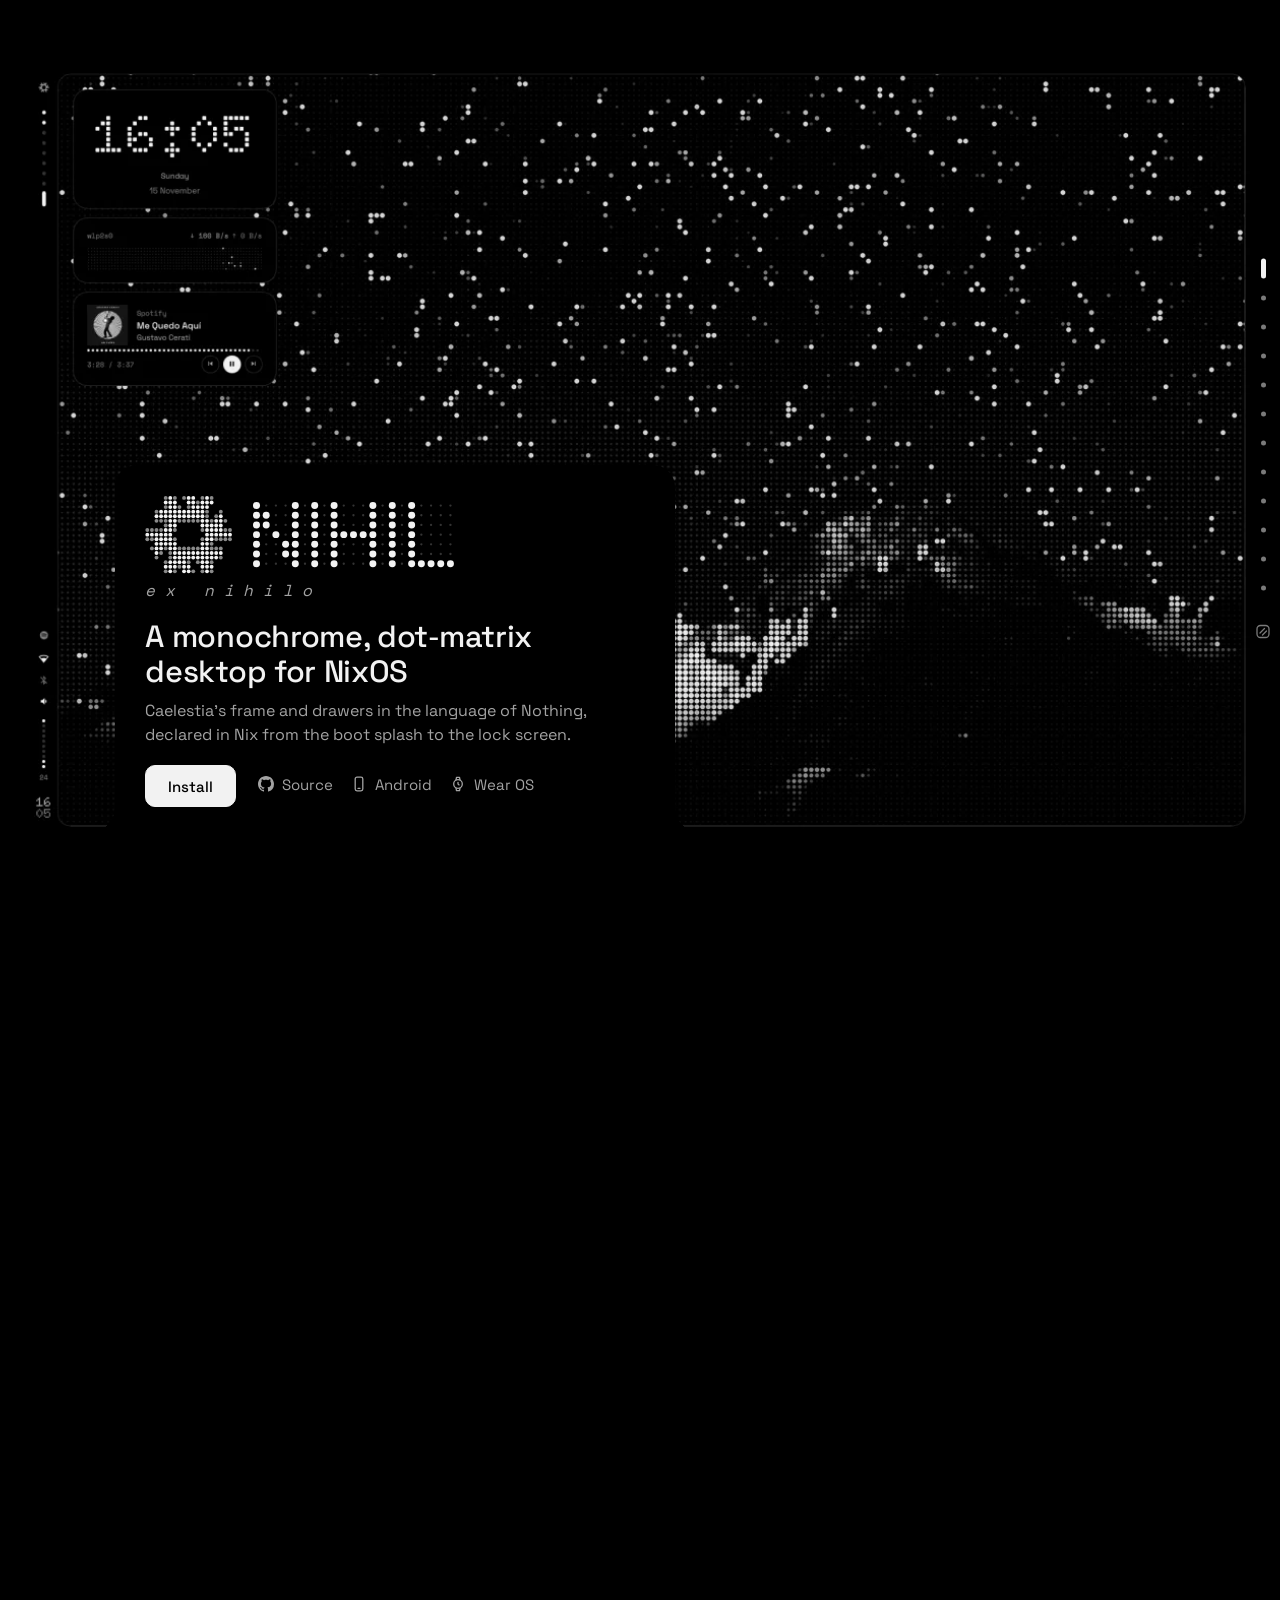
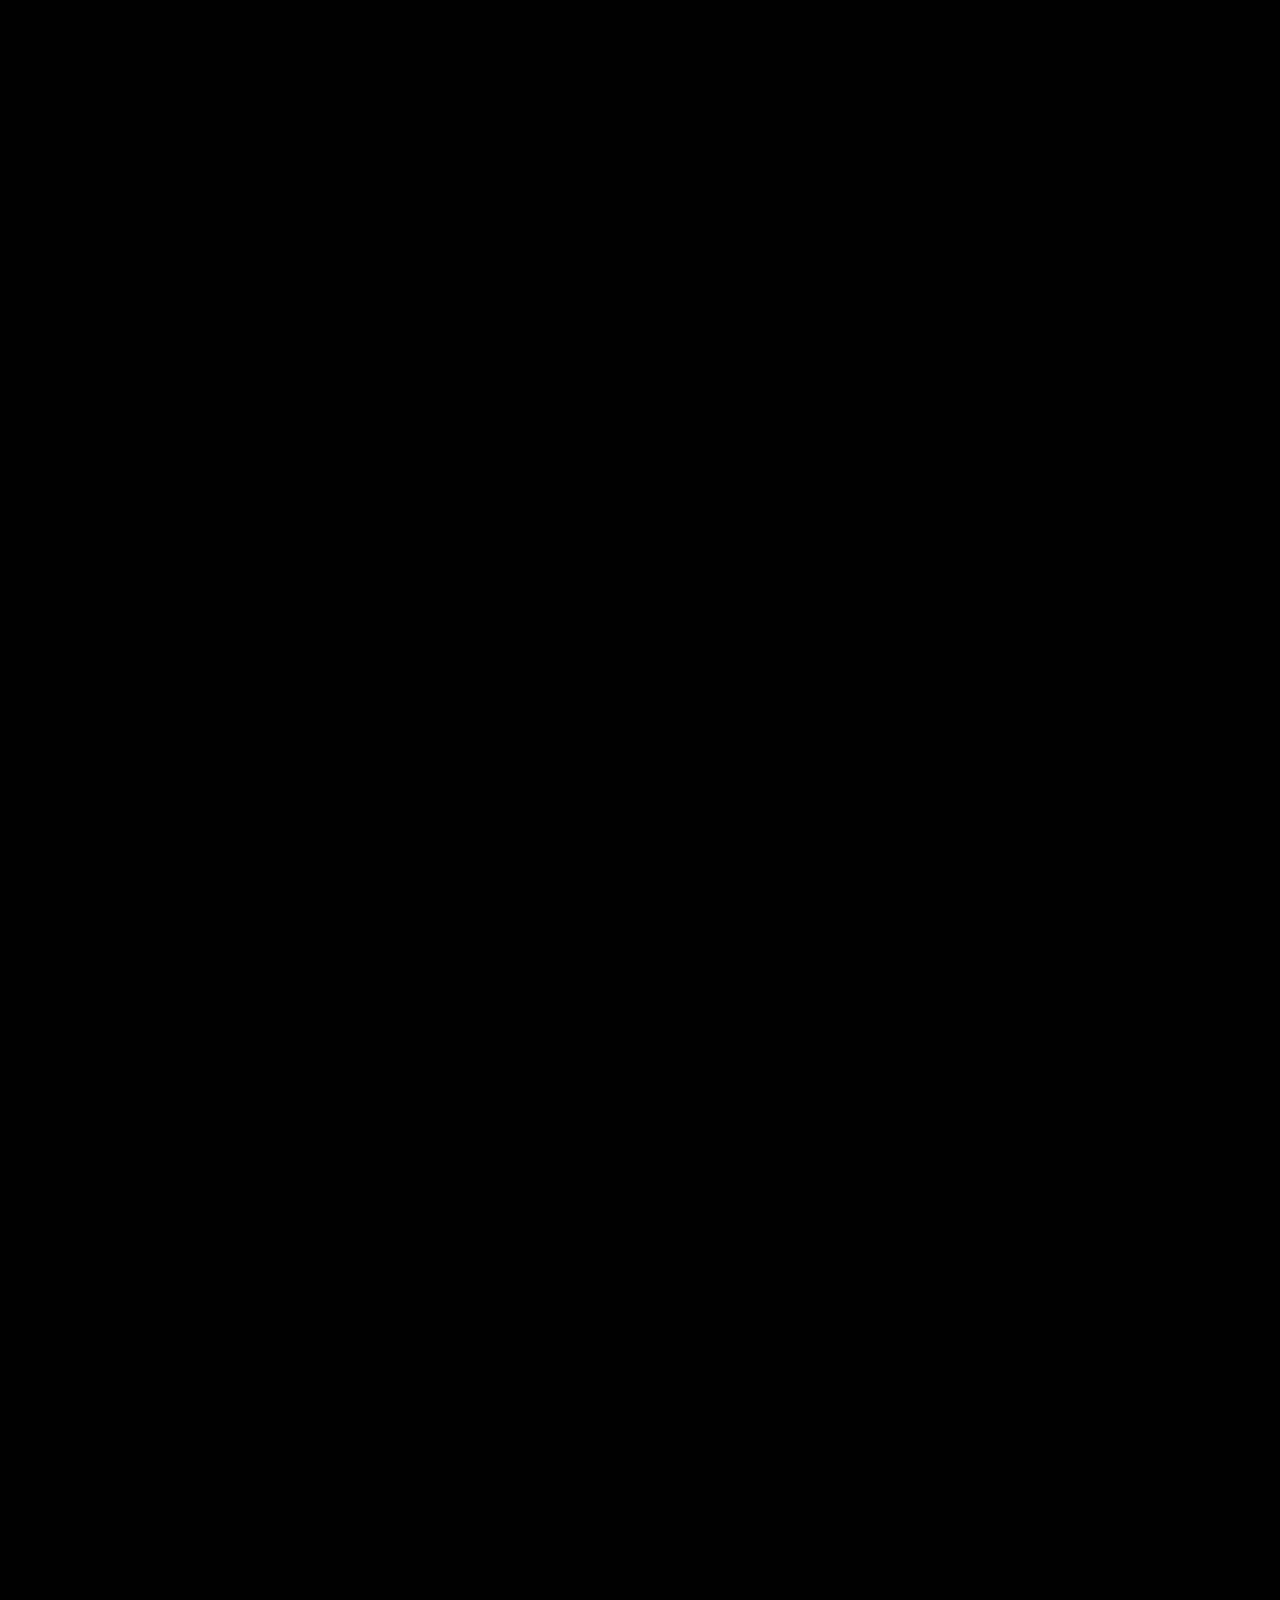
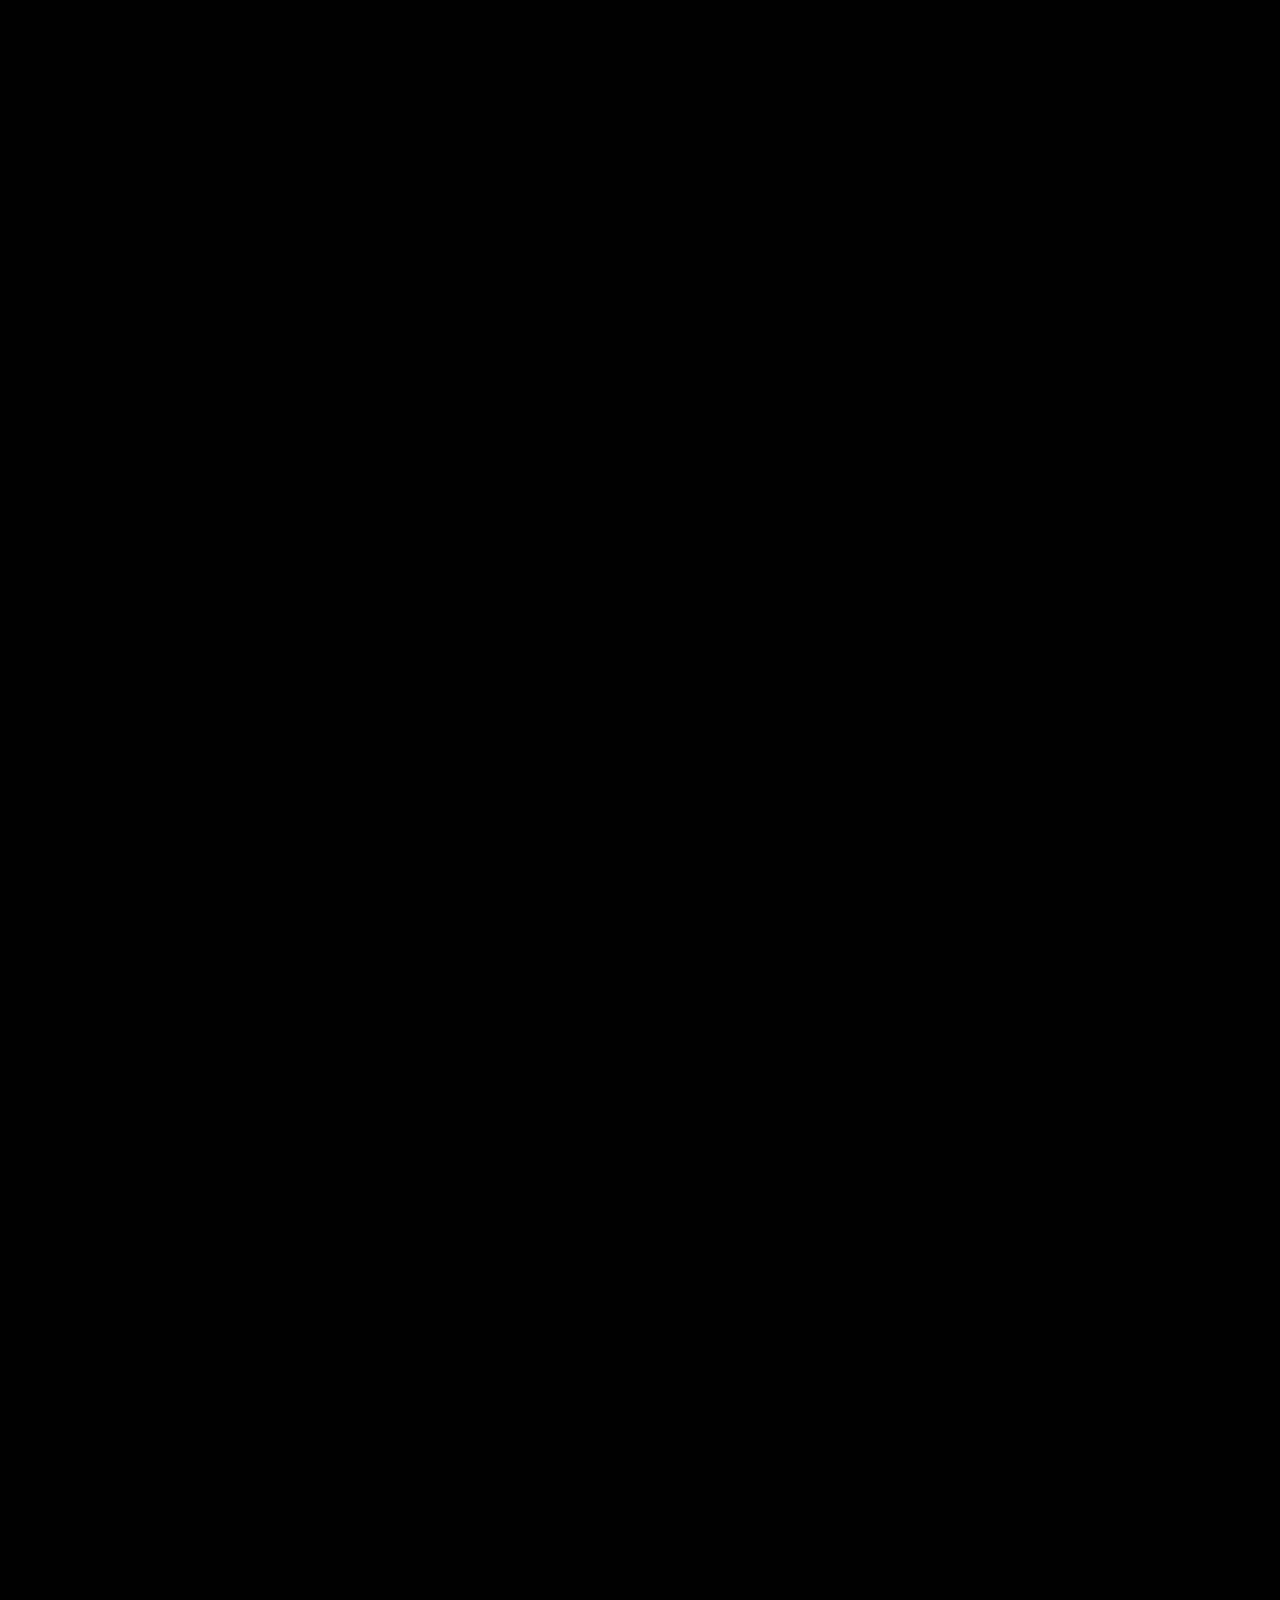
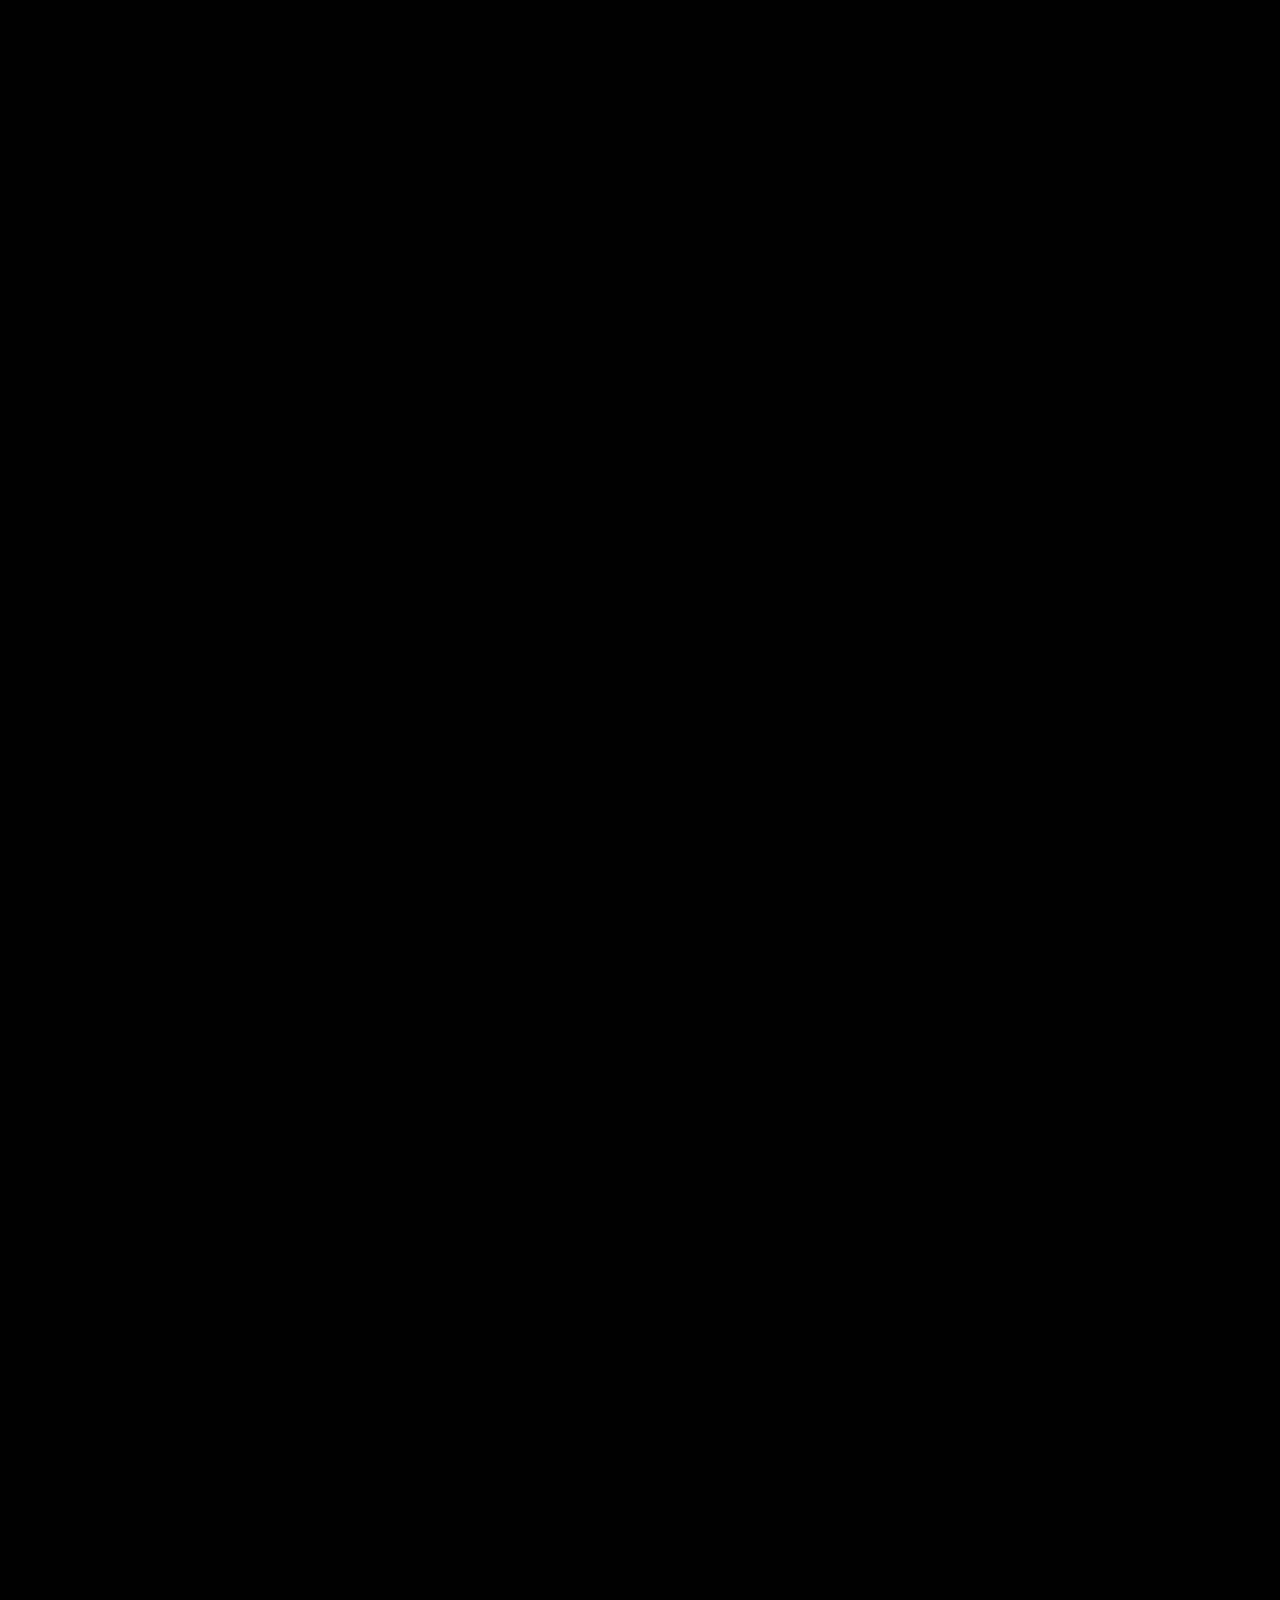
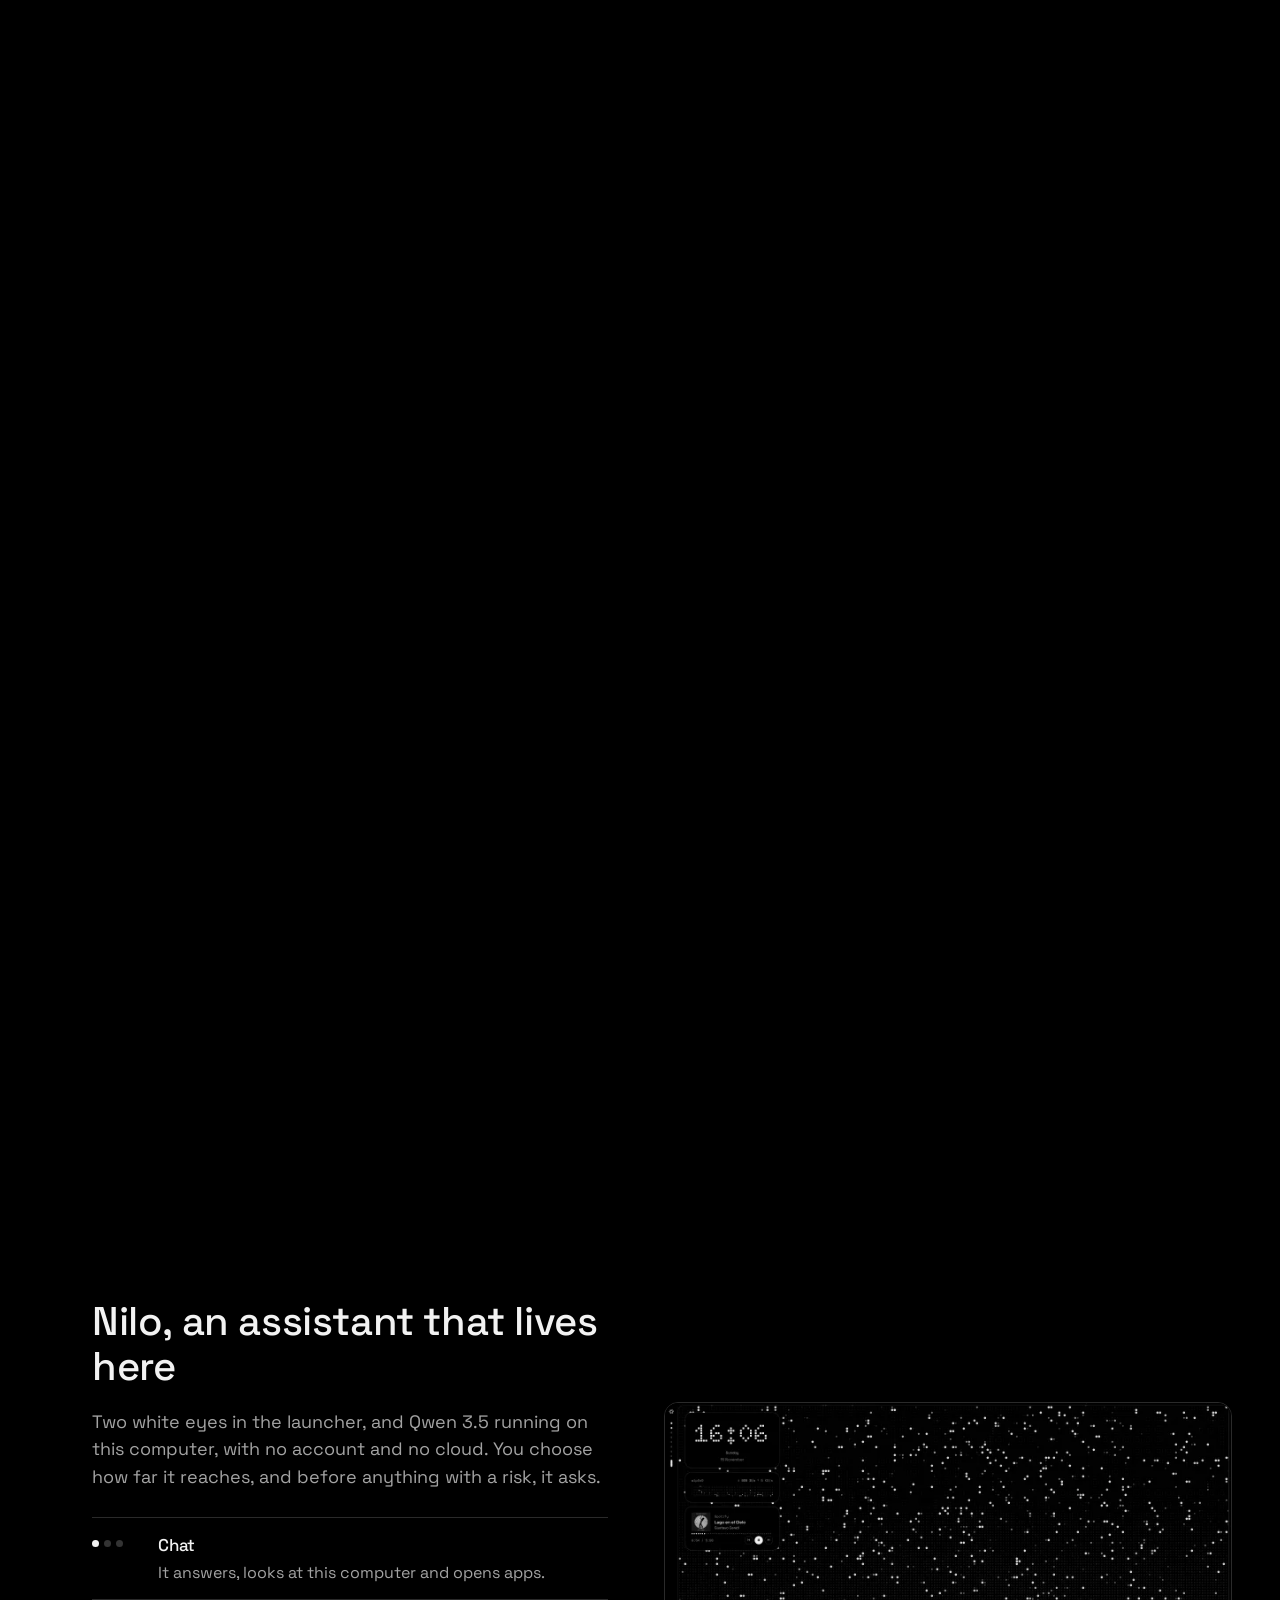
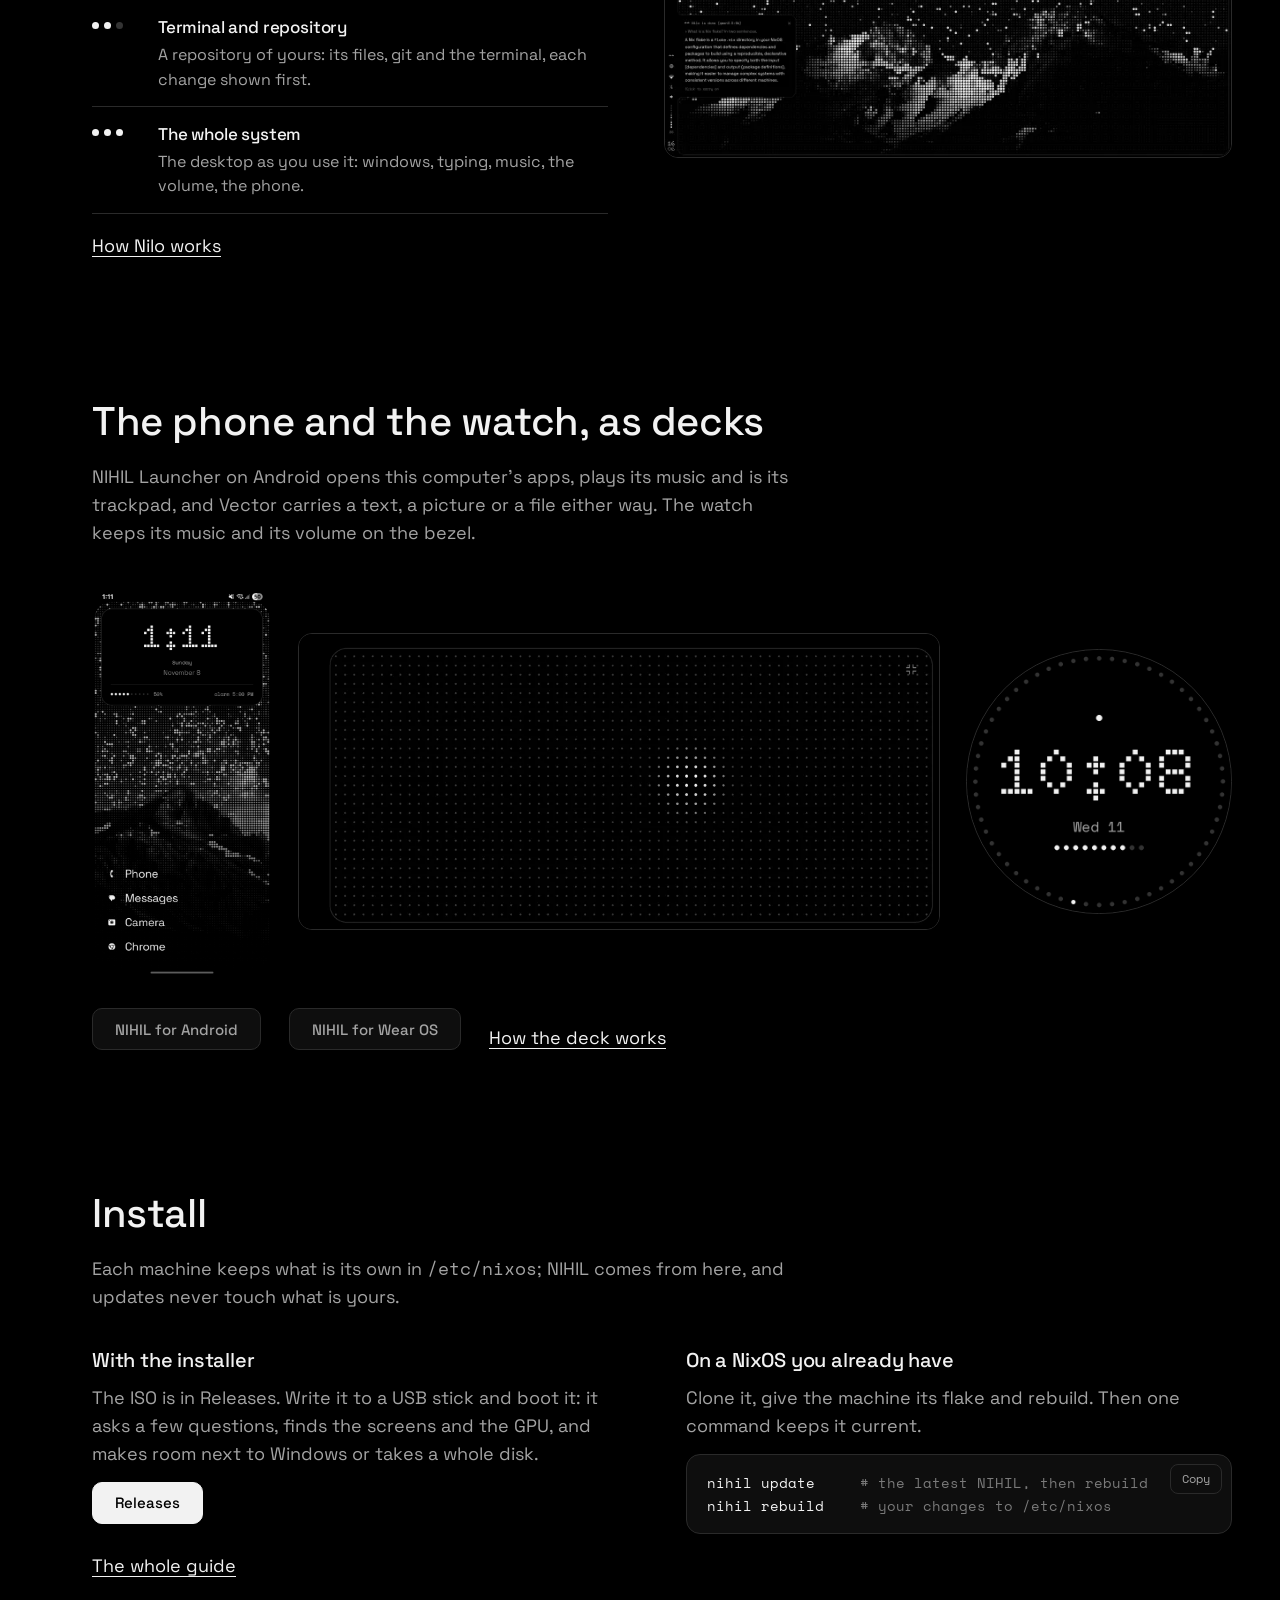
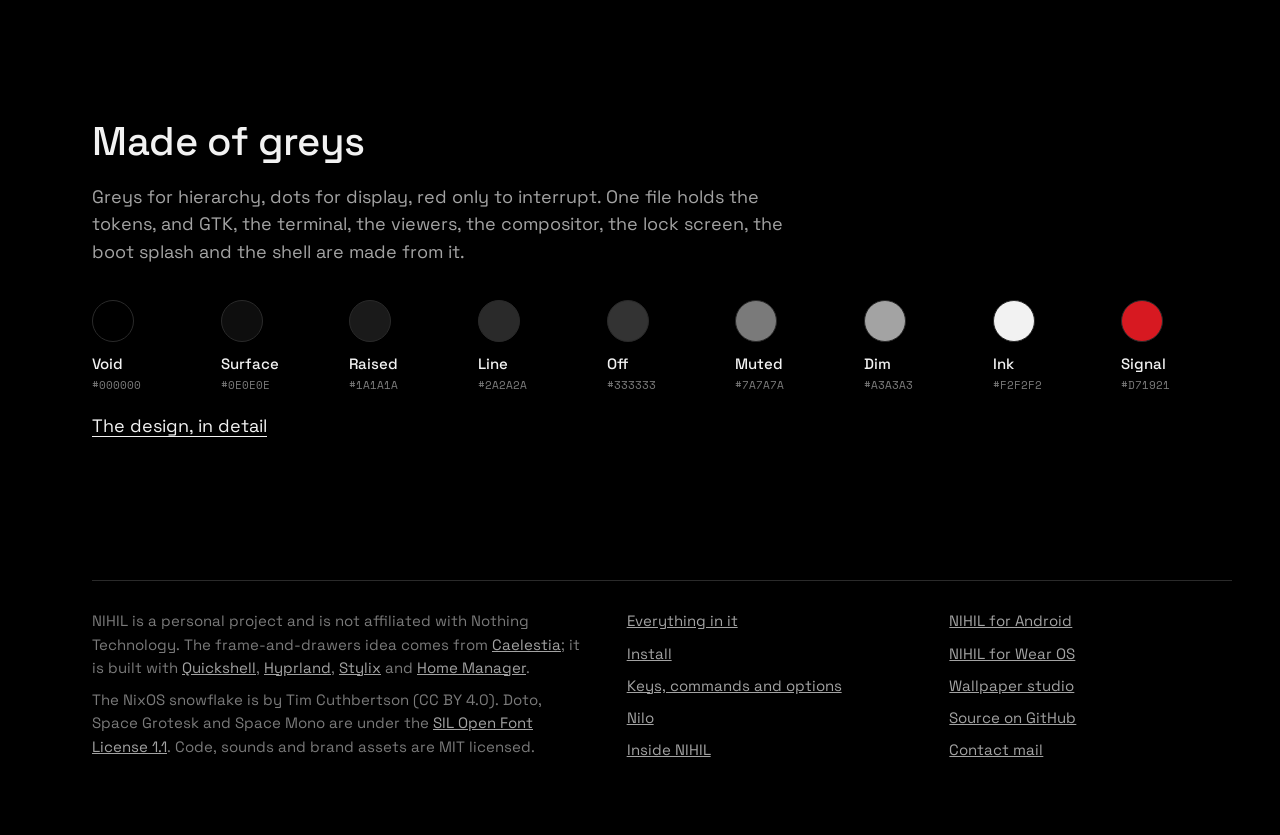
==== commit 699354c0: "Site: its styles and its script in assets/, for the three pages What the desktop's page has in commo" ====
--- a/docs/index.html
+++ b/docs/index.html
@@ -23,140 +23,23 @@
 document.documentElement.classList.add("js", "staging");
 try { if (localStorage.getItem("nihil-look") === "glass") document.documentElement.dataset.look = "glass"; } catch (e) {}
 </script>
+<link rel="stylesheet" href="assets/site.css">
 <style>
-@font-face { font-family: "Space Grotesk"; src: url("assets/fonts/space-grotesk.woff") format("woff"); font-weight: 300 700; font-display: swap; }
-@font-face { font-family: "Space Mono"; src: url("assets/fonts/space-mono-400.woff") format("woff"); font-weight: 400; font-display: swap; }
-@font-face { font-family: "Space Mono"; src: url("assets/fonts/space-mono-700.woff") format("woff"); font-weight: 700; font-display: swap; }
-@font-face { font-family: "Doto"; src: url("assets/fonts/doto-700.woff") format("woff"); font-weight: 700; font-display: swap; }
-
-:root {
-  --void: #000000;
-  --surface: #0E0E0E;
-  --raised: #1A1A1A;
-  --line: #2A2A2A;
-  --off: #333333;
-  --muted: #7A7A7A;
-  --dim: #A3A3A3;
-  --ink: #F2F2F2;
-  --signal: #D71921;
-
-  --sans: "Space Grotesk", system-ui, sans-serif;
-  --mono: "Space Mono", ui-monospace, monospace;
-
-  --t: 8px;
-  --top: 8px;
-  --left: 44px;
-  --r: 20px;
-  --pitch: 9px;
-  --gutter: 30px;
-  --joint: 22px;
-  --drawer: #000000;
-  --fast: 140ms;
-  --normal: 260ms;
-  --slow: 480ms;
-}
-[data-look="glass"] { --drawer: rgba(0, 0, 0, 0.5); }
-
-* { box-sizing: border-box; }
-html { -webkit-text-size-adjust: 100%; }
-body {
-  margin: 0;
-  color: var(--ink);
-  font: 400 18px/1.55 var(--sans);
-  background-color: var(--void);
-  background-image: radial-gradient(circle at center, #1b1b1b 0 1.15px, transparent 1.5px);
-  background-size: var(--pitch) var(--pitch);
-  background-attachment: fixed;
-}
-::selection { background: var(--ink); color: var(--void); }
-a { color: inherit; }
-:focus-visible { outline: 2px solid var(--ink); outline-offset: 3px; border-radius: 6px; }
-img { display: block; max-width: 100%; height: auto; }
-figure { margin: 0; }
-code, kbd, pre { font-family: var(--mono); }
-button { font: inherit; color: inherit; }
-h1, h2, h3 { font-weight: 500; margin: 0; letter-spacing: -0.01em; }
-p { margin: 0 0 14px; }
-.sr-only { position: absolute; width: 1px; height: 1px; overflow: hidden; clip: rect(0 0 0 0); white-space: nowrap; }
-.skip:focus { position: fixed; z-index: 70; top: 14px; left: 14px; width: auto; height: auto; clip: auto; padding: 8px 14px; border-radius: 8px; background: var(--ink); color: var(--void); text-decoration: none; }
-
-.frame {
-  position: fixed; z-index: 41; pointer-events: none;
-  top: var(--top); right: var(--t); bottom: var(--t); left: var(--left);
-  border-radius: var(--r);
-  box-shadow: 0 0 0 200vmax var(--void);
-  transition: box-shadow var(--slow), opacity var(--slow);
-}
-.frame::after {
-  content: ""; position: absolute; inset: -1px; border-radius: calc(var(--r) + 1px); padding: 1px;
-  background: linear-gradient(135deg, rgba(242, 242, 242, 0.42), rgba(242, 242, 242, 0.08) 24%, rgba(242, 242, 242, 0.04) 70%, rgba(242, 242, 242, 0.14));
-  -webkit-mask: linear-gradient(#000 0 0) content-box, linear-gradient(#000 0 0);
-  -webkit-mask-composite: xor;
-  mask: linear-gradient(#000 0 0) content-box exclude, linear-gradient(#000 0 0);
-  opacity: 0; transition: opacity var(--slow);
-}
-.smoke {
-  position: fixed; inset: 0; z-index: 40; pointer-events: none;
-  background: rgba(0, 0, 0, 0.58);
-  -webkit-backdrop-filter: blur(14px) saturate(0.7) brightness(0.72);
-  backdrop-filter: blur(14px) saturate(0.7) brightness(0.72);
-  -webkit-mask-repeat: no-repeat; mask-repeat: no-repeat;
-  -webkit-mask-size: 100% 100%; mask-size: 100% 100%;
-  opacity: 0; visibility: hidden; transition: opacity var(--slow), visibility 0s linear var(--slow);
-}
-[data-look="glass"] .frame { box-shadow: 0 0 0 200vmax rgba(0, 0, 0, 0); }
-[data-look="glass"] .frame::after { opacity: 1; }
-[data-look="glass"] .smoke { opacity: 1; visibility: visible; transition: opacity var(--slow), visibility 0s; }
-
-.bar {
-  position: fixed; z-index: 50; left: 0; top: 0; bottom: 0; width: var(--left);
-  display: flex; flex-direction: column; align-items: center; justify-content: space-between;
-  padding: 16px 0 14px;
-  transition: opacity var(--slow), visibility 0s;
-}
-.staging .bar, .staging .frame, .staging .smoke { opacity: 0; visibility: hidden; transition: opacity var(--normal), visibility 0s linear var(--normal); }
-.bar-start { display: block; text-decoration: none; }
-.bar .mark, .bar .mark svg { display: block; width: 26px; height: 26px; }
-.bar .word { display: none; }
-.leds { display: flex; flex-direction: column; align-items: center; gap: 9px; margin: 0; padding: 0; list-style: none; }
-.leds a, .rail .dot { position: relative; display: grid; place-items: center; width: 20px; height: 22px; padding: 0; border: 0; background: none; cursor: pointer; }
-.leds a::before, .rail .dot::before { content: ""; width: 5px; height: 5px; border-radius: 3px; background: var(--muted); transition: height var(--normal), background-color var(--normal); }
-.leds a[aria-current="true"]::before, .rail .dot[aria-current="true"]::before { height: 20px; background: var(--ink); }
-.leds a:hover::before, .rail .dot:hover::before { background: var(--ink); }
-.tip {
-  position: absolute; top: 50%; transform: translateY(-50%);
-  padding: 3px 9px; border-radius: 6px; background: var(--raised); border: 1px solid var(--line);
-  font: 400 11px/1.4 var(--mono); letter-spacing: 0.04em; color: var(--dim); white-space: nowrap;
-  opacity: 0; pointer-events: none; transition: opacity var(--fast);
-}
-.leds .tip { left: 30px; }
-.rail .tip { right: 30px; }
-.leds a:hover .tip, .leds a:focus-visible .tip, .rail .dot:hover .tip, .rail .dot:focus-visible .tip, .rail .glass:hover .tip, .rail .glass:focus-visible .tip { opacity: 1; }
-.bar-end { display: flex; flex-direction: column; align-items: center; gap: 14px; }
-.bar-end a { display: grid; place-items: center; width: 26px; height: 26px; color: var(--dim); }
-.bar-end a:hover { color: var(--ink); }
-.bar-end svg { width: 18px; height: 18px; }
-
-.stage { position: relative; height: calc(var(--steps, 12) * 62svh + 100svh); background: var(--void); }
-.pin { position: sticky; top: 0; height: 100svh; overflow: hidden; display: grid; place-items: center; }
+.stage { background: var(--void); }
+.pin { display: grid; place-items: center; }
 .box {
   position: relative;
   width: min(calc(100vw - 2 * var(--gutter)), calc((100svh - 2 * var(--gutter)) * 1.6));
   aspect-ratio: 16 / 10;
 }
 .shots { position: absolute; inset: 0; }
-.shots img { position: absolute; inset: 0; width: 100%; height: 100%; object-fit: contain; opacity: 0; transition: opacity var(--normal) ease-out; }
-.shots img.on { opacity: 1; }
-.says { margin: 0; padding: 0; list-style: none; }
 .say {
   position: absolute; left: 7%; bottom: 0; z-index: 2;
   width: min(430px, 40%); padding: 22px 26px 20px;
   background: var(--drawer); border-radius: var(--joint) var(--joint) 0 0;
-  opacity: 0; visibility: hidden; transform: translateY(14px);
-  transition: opacity var(--normal), transform var(--normal) cubic-bezier(0.2, 0, 0, 1), visibility 0s linear var(--normal);
+  transform: translateY(14px);
 }
 .say.top { top: 0; bottom: auto; left: auto; right: 9%; border-radius: 0 0 var(--joint) var(--joint); transform: translateY(-14px); }
-.say.on { opacity: 1; visibility: visible; transform: none; transition: opacity var(--normal), transform var(--normal) cubic-bezier(0.2, 0, 0, 1), visibility 0s; }
 .say::before, .say::after { content: ""; position: absolute; bottom: 0; width: var(--joint); height: var(--joint); background: var(--drawer); }
 .say::before { left: calc(-1 * var(--joint)); -webkit-mask: radial-gradient(circle at 0 0, transparent calc(var(--joint) - 0.5px), #000 var(--joint)); mask: radial-gradient(circle at 0 0, transparent calc(var(--joint) - 0.5px), #000 var(--joint)); }
 .say::after { right: calc(-1 * var(--joint)); -webkit-mask: radial-gradient(circle at 100% 0, transparent calc(var(--joint) - 0.5px), #000 var(--joint)); mask: radial-gradient(circle at 100% 0, transparent calc(var(--joint) - 0.5px), #000 var(--joint)); }
@@ -168,70 +51,12 @@
 }
 [data-look="glass"] .say { box-shadow: inset 0 1px 0 rgba(242, 242, 242, 0.16), inset 1px 0 0 rgba(242, 242, 242, 0.08), inset -1px 0 0 rgba(242, 242, 242, 0.05); }
 [data-look="glass"] .say.top { box-shadow: inset 0 -1px 0 rgba(242, 242, 242, 0.1), inset 1px 0 0 rgba(242, 242, 242, 0.08), inset -1px 0 0 rgba(242, 242, 242, 0.05); }
-.say h2 { font-size: 22px; line-height: 1.25; margin-bottom: 6px; }
-.say p { color: var(--dim); font-size: 16px; line-height: 1.5; margin: 0 0 12px; }
-.say p:last-child { margin: 0; }
 .say.hero { width: min(560px, 52%); padding: 26px 30px 24px; }
-.say.hero h1 { font-size: clamp(24px, 2.4vw, 34px); line-height: 1.12; margin: 18px 0 10px; }
-.wordmark { width: min(320px, 70%); }
-.wordmark svg, .wordmark img { display: block; width: 100%; height: auto; }
-.motto { font: 400 11px/1 var(--mono); letter-spacing: 0.6em; color: var(--muted); margin: 10px 0 0; }
-.actions { display: flex; flex-wrap: wrap; align-items: center; gap: 10px 22px; margin-top: 18px; }
-.away { display: flex; flex-wrap: wrap; gap: 8px 18px; margin: 0; padding: 0; list-style: none; }
-.away a { display: inline-flex; align-items: center; gap: 8px; color: var(--dim); text-decoration: none; font-size: 15px; }
-.away a:hover { color: var(--ink); }
-.away svg { width: 16px; height: 16px; flex: none; }
-
-.rail { position: absolute; z-index: 3; right: 6px; top: 50%; transform: translateY(-50%); display: flex; flex-direction: column; align-items: center; gap: 22px; }
-.rail .dots { display: flex; flex-direction: column; align-items: center; gap: 7px; }
-.rail .glass { position: relative; display: grid; place-items: center; width: 22px; height: 22px; padding: 0; border: 0; border-radius: 6px; background: none; color: var(--muted); cursor: pointer; }
-.rail .glass:hover, .rail .glass[aria-pressed="true"] { color: var(--ink); }
-.rail .glass svg { width: 16px; height: 16px; }
 .look-note {
   position: absolute; z-index: 2; right: 2.2%; bottom: 2.5%; margin: 0; padding: 4px 9px; border-radius: 6px;
   background: rgba(0, 0, 0, 0.72); border: 1px solid var(--line); font: 400 11px/1.3 var(--mono); color: var(--dim);
 }
 .look-note[hidden] { display: none; }
-
-.keys { display: flex; flex-wrap: wrap; gap: 7px; align-items: center; font: 400 12px/1 var(--mono); color: var(--muted); }
-kbd {
-  display: inline-block; padding: 5px 8px 4px; border-radius: 7px; border: 1px solid var(--line); background: var(--surface);
-  font: 400 12px/1 var(--mono); color: var(--dim); letter-spacing: 0.04em;
-}
-[data-look="glass"] kbd { background: rgba(14, 14, 14, 0.5); }
-
-.key {
-  display: inline-flex; align-items: center; justify-content: center; gap: 10px; min-height: 42px; padding: 0 22px;
-  border-radius: 10px; border: 1px solid var(--line); background: var(--surface); color: var(--dim);
-  font: 500 15px/1 var(--sans); text-decoration: none; cursor: pointer;
-  transition: background-color var(--fast), border-color var(--fast), color var(--fast);
-}
-.key:hover { background: var(--raised); border-color: var(--muted); color: var(--ink); }
-.key.accent { background: var(--ink); border-color: var(--ink); color: var(--void); }
-.key.accent:hover { background: #ffffff; border-color: #ffffff; }
-.key.small { min-height: 30px; padding: 0 11px; border-radius: 8px; font: 400 12px/1 var(--mono); }
-
-.switch {
-  appearance: none; display: inline-flex; align-items: center; gap: 14px; padding: 6px 0; border: 0; background: none; cursor: pointer;
-  color: var(--dim); font: 400 15px/1 var(--sans);
-}
-.switch:hover { color: var(--ink); }
-.switch .track { position: relative; flex: none; width: 34px; height: 20px; border-radius: 10px; border: 1px solid var(--off); transition: background-color var(--fast), border-color var(--fast); }
-.switch .knob { position: absolute; top: 3px; left: 3px; width: 12px; height: 12px; border-radius: 6px; background: var(--muted); transition: transform var(--fast) cubic-bezier(0.33, 1, 0.68, 1), background-color var(--fast); }
-.switch[aria-checked="true"] { color: var(--ink); }
-.switch[aria-checked="true"] .track { background: var(--ink); border-color: var(--ink); }
-.switch[aria-checked="true"] .knob { transform: translateX(14px); background: var(--void); }
-
-main { padding: calc(var(--top) + 96px) calc(var(--t) + 40px) 0 calc(var(--left) + 48px); }
-.wrap { max-width: 1180px; margin: 0 auto; }
-.block { scroll-margin-top: calc(var(--top) + 24px); padding-bottom: 140px; }
-.block h2 { font-size: clamp(28px, 3.2vw, 40px); line-height: 1.12; margin-bottom: 18px; }
-.quiet { color: var(--dim); }
-.prose { max-width: 58ch; }
-.split { display: grid; grid-template-columns: minmax(0, 1fr) minmax(0, 1.1fr); gap: 56px; align-items: center; }
-.shot { margin: 0; border-radius: 14px; overflow: hidden; border: 1px solid var(--line); background: var(--void); }
-.shot img { width: 100%; }
-.more { display: inline-block; margin-top: 18px; color: var(--ink); text-underline-offset: 4px; }
 
 .levels { margin: 26px 0 0; padding: 0; list-style: none; border-top: 1px solid var(--line); }
 .levels li { display: grid; grid-template-columns: 52px minmax(0, 1fr); gap: 2px 14px; padding: 14px 0; border-bottom: 1px solid var(--line); }
@@ -244,15 +69,6 @@
 .devices { display: grid; grid-template-columns: 0.42fr 1.5fr 0.62fr; gap: 26px; align-items: center; margin-top: 40px; }
 .devices .phone { border-radius: 26px; }
 .devices .watch { border-radius: 50%; border: 1px solid var(--line); overflow: hidden; }
-.links { display: flex; flex-wrap: wrap; gap: 12px 28px; margin-top: 30px; }
-
-.ways { display: grid; grid-template-columns: repeat(2, minmax(0, 1fr)); gap: 48px; margin-top: 34px; }
-.ways h3 { font-size: 20px; margin-bottom: 8px; }
-.ways p { color: var(--dim); }
-.code { display: flex; align-items: flex-start; min-width: 0; margin: 14px 0 0; border-radius: 14px; border: 1px solid var(--line); background: var(--surface); }
-.code pre { flex: 1 1 auto; min-width: 0; margin: 0; padding: 16px 20px; overflow-x: auto; font-size: 14px; line-height: 1.65; }
-.code .c { color: var(--muted); }
-.copy { flex: none; margin: 9px 9px 0 0; }
 
 .palette { display: grid; grid-template-columns: repeat(9, minmax(0, 1fr)); gap: 18px; margin: 34px 0 0; padding: 0; list-style: none; }
 .palette li { display: grid; gap: 2px; justify-items: start; }
@@ -260,34 +76,15 @@
 .palette b { font-weight: 500; font-size: 15px; }
 .palette code { font-size: 11px; color: var(--muted); }
 
-footer { padding: 0 calc(var(--t) + 40px) 64px calc(var(--left) + 48px); color: var(--muted); font-size: 15px; }
-footer .wrap { border-top: 1px solid var(--line); padding-top: 28px; display: grid; grid-template-columns: minmax(0, 1.4fr) repeat(2, minmax(0, 0.8fr)); gap: 40px; }
-footer p { margin: 0 0 9px; max-width: 64ch; }
-footer a { color: var(--dim); }
-footer a:hover { color: var(--ink); }
-
-html:not(.js) .stage { height: auto; }
-html:not(.js) .pin { position: static; height: auto; display: block; padding: 24px; }
 html:not(.js) .box { width: auto; aspect-ratio: auto; }
 html:not(.js) .shots { position: relative; aspect-ratio: 16 / 10; }
-html:not(.js) .shots img:first-child { opacity: 1; }
-html:not(.js) .say { position: static; opacity: 1; visibility: visible; transform: none; width: auto; margin-top: 18px; border-radius: 14px; }
-html:not(.js) .say::before, html:not(.js) .say::after, html:not(.js) .rail { display: none; }
+html:not(.js) .say { border-radius: 14px; }
+html:not(.js) .say::before, html:not(.js) .say::after { display: none; }
 
 @media (max-width: 860px) {
-  :root { --t: 6px; --top: 52px; --left: 6px; --r: 16px; }
-  .bar { right: 0; bottom: auto; width: auto; height: var(--top); flex-direction: row; padding: 0 16px; }
-  .bar .leds { display: none; }
-  .bar-start { display: flex; align-items: center; gap: 12px; }
-  .bar .word { display: block; font: 400 13px/1 var(--mono); letter-spacing: 0.4em; color: var(--dim); }
-  .bar-end { flex-direction: row; }
-  main { padding: calc(var(--top) + 56px) calc(var(--t) + 16px) 0 calc(var(--left) + 16px); }
-  .block { padding-bottom: 100px; }
-  .split, .ways, footer .wrap { grid-template-columns: minmax(0, 1fr); gap: 32px; }
   .devices { grid-template-columns: 0.5fr 1fr; }
   .devices .deck { grid-column: span 2; order: -1; }
   .palette { grid-template-columns: repeat(3, minmax(0, 1fr)); }
-  footer { padding: 0 calc(var(--t) + 16px) 48px calc(var(--left) + 16px); }
 }
 
 @media (max-aspect-ratio: 1 / 1) {
@@ -295,23 +92,17 @@
   .pin { display: flex; flex-direction: column; justify-content: center; align-items: stretch; gap: 16px; padding: 18px 14px; }
   .box { display: contents; }
   .shots { position: relative; inset: auto; order: 1; width: 100%; aspect-ratio: 16 / 10; border-radius: 10px; overflow: hidden; }
-  .rail { position: static; transform: none; order: 2; flex-direction: row; justify-content: space-between; margin-top: -4px; }
+  .rail { order: 2; margin-top: -4px; }
   .look-note { position: static; order: 3; align-self: flex-start; }
-  .says { position: relative; order: 4; min-height: 330px; }
-  .say, .say.top, .say.hero { position: absolute; inset: 0 0 auto 0; width: auto; padding: 0; background: none; border-radius: 0; box-shadow: none; transform: translateY(8px); }
-  .says .say.on { transform: none; }
+  .says { order: 4; display: grid; }
+  .say, .say.top, .say.hero { grid-area: 1 / 1; position: relative; inset: auto; width: auto; padding: 0; background: none; border-radius: 0; box-shadow: none; transform: translateY(8px); }
   .say::before, .say::after { display: none; }
   [data-look="glass"] .say, [data-look="glass"] .say.top { -webkit-backdrop-filter: none; backdrop-filter: none; box-shadow: none; }
   .say.hero h1 { font-size: 26px; margin-top: 10px; }
   .wordmark { width: 220px; }
-  .rail .dots { flex-direction: row; }
-  .rail .dot { width: 22px; height: 20px; }
-  .rail .dot[aria-current="true"]::before { width: 18px; height: 5px; }
-  .rail .tip { display: none; }
 }
 
 @media (max-aspect-ratio: 1 / 1) and (max-height: 700px) {
-  .says { min-height: 260px; }
   .wordmark { width: 170px; }
   .say.hero h1 { font-size: 22px; }
   .say.hero h1 + p { display: none; }
@@ -322,9 +113,8 @@
   .pin { display: flex; flex-direction: row; align-items: stretch; gap: 22px; padding: 12px 8px 12px 16px; }
   .box { display: contents; }
   .shots { position: relative; inset: auto; flex: none; align-self: center; width: min(58vw, calc((100svh - 24px) * 1.6)); aspect-ratio: 16 / 10; border-radius: 8px; overflow: hidden; }
-  .says { position: relative; flex: 1 1 auto; min-width: 0; }
-  .say, .say.top, .say.hero { position: absolute; inset: 0; width: auto; padding: 0; display: flex; flex-direction: column; justify-content: center; background: none; border-radius: 0; box-shadow: none; transform: translateY(8px); }
-  .says .say.on { transform: none; }
+  .says { flex: 1 1 auto; min-width: 0; display: grid; align-items: center; }
+  .say, .say.top, .say.hero { grid-area: 1 / 1; position: relative; inset: auto; width: auto; padding: 0; background: none; border-radius: 0; box-shadow: none; transform: translateY(8px); }
   .say::before, .say::after { display: none; }
   [data-look="glass"] .say, [data-look="glass"] .say.top { -webkit-backdrop-filter: none; backdrop-filter: none; box-shadow: none; }
   .say h2 { font-size: 19px; }
@@ -337,10 +127,6 @@
   .rail .dots { gap: 3px; }
   .rail .dot { height: 18px; }
   .rail .dot[aria-current="true"]::before { height: 14px; }
-}
-
-@media (prefers-reduced-motion: reduce) {
-  *, *::before, *::after { transition-duration: 0s !important; }
 }
 </style>
 </head>
@@ -382,7 +168,7 @@
       </div>
       <ol class="says">
         <li class="say hero on" data-name="The desktop" data-shot="desktop" data-looks="plain glass"
-          data-alt-plain="The NIHIL desktop: a black frame around a dot-matrix wallpaper, the bar on the left with its LEDs, and the clock, the network and what is playing."
+          data-alt="The NIHIL desktop: a black frame around a dot-matrix wallpaper, the bar on the left with its LEDs, and the clock, the network and what is playing."
           data-alt-glass="The desktop in smoked glass: the frame and the widgets as dark glass over the wallpaper in dots.">
           <div class="wordmark" id="wordmark"><img src="assets/nihil-logo-dark.svg" alt="NIHIL" width="330" height="90"></div>
           <p class="motto"><i>ex nihilo</i></p>
@@ -398,76 +184,76 @@
           </div>
         </li>
         <li class="say" data-name="Dashboard" data-shot="dashboard" data-looks="plain glass"
-          data-alt-plain="The dashboard out of the top edge: the clock in dots, what is playing, the system's dials and the kanban."
+          data-alt="The dashboard out of the top edge: the clock in dots, what is playing, the system's dials and the kanban."
           data-alt-glass="The dashboard in smoked glass out of the top edge, the windows behind it coming through.">
           <h2>Dashboard</h2>
           <p>Time, music in dots, the system's dials, a kanban, and Vector to and from the phone.</p>
           <div class="keys"><kbd>SUPER</kbd><kbd>D</kbd><span>or the top edge</span></div>
         </li>
         <li class="say" data-name="Quick settings" data-shot="settings" data-looks="plain glass"
-          data-alt-plain="Quick settings on the right: round toggles, segmented sliders, the notifications and the session keys."
+          data-alt="Quick settings on the right: round toggles, segmented sliders, the notifications and the session keys."
           data-alt-glass="Quick settings in smoked glass, the wallpaper's dots coming through.">
           <h2>Quick settings</h2>
           <p>Wi&#8209;Fi, Bluetooth, sound, caffeine, and a screenshot or a recording at a tap.</p>
           <div class="keys"><kbd>SUPER</kbd><kbd>P</kbd><span>or the top-right corner</span></div>
         </li>
         <li class="say top" data-name="Launcher" data-shot="launcher" data-looks="plain glass"
-          data-alt-plain="The launcher out of the bottom edge, with its actions."
+          data-alt="The launcher out of the bottom edge, with its actions."
           data-alt-glass="The launcher in smoked glass out of the bottom edge.">
           <h2>Launcher</h2>
           <p>Apps stay grey until chosen. <code>&gt;</code> for actions, <code>=</code> to calculate, <code>?</code> to ask Nilo.</p>
           <div class="keys"><kbd>SUPER</kbd><kbd>SPACE</kbd><span>or three fingers up</span></div>
         </li>
         <li class="say" data-name="Clipboard" data-shot="clipboard" data-looks="plain glass"
-          data-alt-plain="The clipboard history out of the top edge: commands, links, a colour as a red LED and pictures, the chosen one lit."
+          data-alt="The clipboard history out of the top edge: commands, links, a colour as a red LED and pictures, the chosen one lit."
           data-alt-glass="The clipboard history in smoked glass out of the top edge, the chosen one lit.">
           <h2>Clipboard</h2>
           <p>Hold the paste key and the last copies come out, pictures too.</p>
           <div class="keys"><kbd>SUPER</kbd><kbd>V</kbd><span>held</span></div>
         </li>
         <li class="say top" data-name="Wallpapers" data-shot="wallpapers" data-looks="plain glass"
-          data-alt-plain="The wallpapers out of the bottom edge, each one in dots, the chosen one framed in white."
+          data-alt="The wallpapers out of the bottom edge, each one in dots, the chosen one framed in white."
           data-alt-glass="The wallpapers in smoked glass out of the bottom edge, each one in dots, the chosen one framed in white.">
           <h2>Wallpapers</h2>
           <p>Any picture, drawn as an LED matrix for each screen.</p>
           <div class="keys"><kbd>SUPER</kbd><kbd>W</kbd></div>
         </li>
         <li class="say" data-name="Every workspace" data-shot="overview" data-looks="plain glass"
-          data-alt-plain="Every workspace side by side out of the top edge, each with its windows."
+          data-alt="Every workspace side by side out of the top edge, each with its windows."
           data-alt-glass="Every workspace side by side in smoked glass out of the top edge, each with its windows.">
           <h2>Every workspace</h2>
           <p>All of them side by side, windows and all.</p>
           <div class="keys"><kbd>SUPER</kbd><kbd>A</kbd><span>held</span></div>
         </li>
         <li class="say" data-name="Notifications" data-shot="notification" data-looks="plain glass"
-          data-alt-plain="A notification at the top right: the build finished."
+          data-alt="A notification at the top right: the build finished."
           data-alt-glass="A notification in smoked glass at the top right: the build finished.">
           <h2>Light on the edge</h2>
           <p>Every notification runs a light around the frame; critical ones, twice and in red.</p>
         </li>
         <li class="say" data-name="Preferences" data-shot="preferences" data-looks="plain glass"
-          data-alt-plain="Preferences open on Desktop: the wallpapers in dots and the widgets."
+          data-alt="Preferences open on Desktop: the wallpapers in dots and the widgets."
           data-alt-glass="Preferences in smoked glass, open on Desktop: the wallpapers in dots.">
           <h2>Preferences</h2>
           <p>The whole system on one sheet, applied as a rebuild.</p>
           <div class="keys"><kbd>SUPER</kbd><kbd>O</kbd></div>
         </li>
         <li class="say top" data-name="Lock screen" data-shot="lock" data-looks="plain glass" data-probe
-          data-alt-plain="The lock screen: the clock in dots, and what is playing."
+          data-alt="The lock screen: the clock in dots, and what is playing."
           data-alt-glass="The lock screen in smoked glass: the clock in dots, and what is playing on a panel of its own.">
           <h2>Lock screen</h2>
           <p>The clock in dots, and what is playing, with buttons you can click.</p>
           <div class="keys"><kbd>SUPER</kbd><kbd>K</kbd></div>
         </li>
         <li class="say top" data-name="Nilo" data-shot="nilo" data-looks="plain glass"
-          data-alt-plain="Nilo in the launcher, writing: its two eyes, the question and the start of the answer."
+          data-alt="Nilo in the launcher, writing: its two eyes, the question and the start of the answer."
           data-alt-glass="Nilo in the launcher in smoked glass, writing: its two eyes, the question and the start of the answer.">
           <h2>Nilo</h2>
           <p>An assistant with a model that runs here, and as much of the system as you give it.</p>
           <div class="keys"><kbd>SUPER</kbd><kbd>I</kbd><span>or <code>?</code> in the launcher</span></div>
         </li>
         <li class="say" data-name="Smoked glass" data-shot="terminal" data-looks="plain glass"
-          data-alt-plain="kitty with fastfetch in dots, inside the black frame."
+          data-alt="kitty with fastfetch in dots, inside the black frame."
           data-alt-glass="kitty with fastfetch in dots, the wallpaper blurred and darkened through it, and the frame in smoked glass.">
           <h2>Or all of it in smoked glass</h2>
           <p>One switch, and the frame and every drawer turn to dark glass over what is really behind them.</p>
@@ -590,219 +376,17 @@
   </div>
 </footer>
 
-<script>(() => {
-  const root = document.documentElement;
-  const reduce = matchMedia("(prefers-reduced-motion: reduce)").matches;
-  const stage = document.getElementById("top");
-  const box = document.getElementById("box");
-  const pictures = [...box.querySelectorAll(".shots img")];
-  const note = box.querySelector(".look-note");
-  const all = [...box.querySelectorAll(".say")];
-  const dots = stage.querySelector(".rail .dots");
-  const switches = [...document.querySelectorAll("[data-glass-switch]")];
-  const toggles = [...document.querySelectorAll("[data-glass-toggle]")];
-  const missing = new Set();
-  const loads = new Map();
-  const found = new Set();
-  let look = root.dataset.look === "glass" ? "glass" : "plain";
-  let steps = [];
-  let index = -1;
-  let ticket = 0;
-
-  function width() {
-    const pixels = Math.min(innerWidth, innerHeight * 1.6) * (devicePixelRatio || 1);
-    return pixels > 1300 ? 1920 : pixels > 680 ? 1200 : 640;
-  }
-  function sources(step, which) {
+<script>
+window.nihil = {
+  sources(step, which) {
     const base = which === "glass" ? "assets/screens/glass/" : "assets/screens/";
     const name = step.dataset.shot;
-    const size = width();
+    const pixels = Math.min(innerWidth, innerHeight * 1.6) * (devicePixelRatio || 1);
     const png = `${base}${name}.png`;
-    return size === 1920 ? [png] : [`${base}small/${name}-${size}.webp`, png];
+    return pixels > 1300 ? [png] : [`${base}small/${name}-${pixels > 680 ? 1200 : 640}.webp`, png];
   }
-  function load(src) {
-    if (!loads.has(src)) {
-      loads.set(src, new Promise((done, fail) => {
-        const image = new Image();
-        image.onload = () => done(src);
-        image.onerror = () => fail(src);
-        image.src = src;
-      }));
-    }
-    return loads.get(src);
-  }
-  function order(step) {
-    const looks = step.dataset.looks.split(" ");
-    const preferred = look === "glass" ? ["glass", "plain"] : ["plain", "glass"];
-    return preferred.filter(which => looks.includes(which) && !missing.has(`${step.dataset.shot}:${which}`));
-  }
-  async function picture(step) {
-    for (const which of order(step)) {
-      for (const src of sources(step, which)) {
-        try {
-          await load(src);
-          return { which, src };
-        } catch (e) {}
-      }
-      missing.add(`${step.dataset.shot}:${which}`);
-    }
-    return null;
-  }
-
-  async function show(step) {
-    const mine = ++ticket;
-    const got = await picture(step);
-    if (mine !== ticket || !got) return;
-    note.hidden = got.which === look;
-    note.textContent = got.which === "glass" ? "Smoked glass" : "Plain";
-    const alt = step.dataset[got.which === "glass" ? "altGlass" : "altPlain"] || "";
-    const [front, back] = pictures[0].classList.contains("on") ? pictures : [pictures[1], pictures[0]];
-    if (front.getAttribute("src") === got.src) {
-      front.alt = alt;
-      return;
-    }
-    if (back.getAttribute("src") !== got.src) back.src = got.src;
-    try { await back.decode(); } catch (e) {}
-    if (mine !== ticket) return;
-    back.alt = alt;
-    front.alt = "";
-    back.classList.add("on");
-    front.classList.remove("on");
-  }
-
-  function go(i) {
-    index = i;
-    const step = steps[i];
-    all.forEach(s => s.classList.toggle("on", s === step));
-    [...dots.children].forEach((dot, k) => dot.setAttribute("aria-current", String(k === i)));
-    show(step);
-    steps.slice(i + 1, i + 3).forEach(next => picture(next));
-  }
-
-  function span() {
-    return Math.max(1, stage.offsetHeight - innerHeight);
-  }
-  function jump(i) {
-    const per = span() / steps.length;
-    scrollTo({ top: stage.offsetTop + per * i + per / 2, behavior: reduce ? "auto" : "smooth" });
-  }
-  function build() {
-    steps = all.filter(step => !("probe" in step.dataset) || found.has(step));
-    stage.style.setProperty("--steps", steps.length);
-    dots.replaceChildren(...steps.map((step, i) => {
-      const dot = document.createElement("button");
-      dot.type = "button";
-      dot.className = "dot";
-      dot.setAttribute("aria-label", step.dataset.name);
-      const tip = document.createElement("span");
-      tip.className = "tip";
-      tip.textContent = step.dataset.name;
-      dot.append(tip);
-      dot.addEventListener("click", () => jump(i));
-      return dot;
-    }));
-    index = -1;
-    update();
-  }
-
-  let frame = 0;
-  function update() {
-    frame = 0;
-    const top = stage.getBoundingClientRect().top;
-    const progress = Math.min(0.9999, Math.max(0, -top / span()));
-    const i = Math.floor(progress * steps.length);
-    if (i !== index) go(i);
-    root.classList.toggle("staging", stage.getBoundingClientRect().bottom > innerHeight * 0.45);
-  }
-  function soon() {
-    if (!frame) frame = requestAnimationFrame(update);
-  }
-  addEventListener("scroll", soon, { passive: true });
-  addEventListener("resize", () => { layoutSmoke(); soon(); if (steps[index]) show(steps[index]); });
-
-  function setLook(next, remember) {
-    look = next;
-    if (look === "glass") root.dataset.look = "glass"; else delete root.dataset.look;
-    switches.forEach(s => s.setAttribute("aria-checked", String(look === "glass")));
-    toggles.forEach(t => t.setAttribute("aria-pressed", String(look === "glass")));
-    if (remember) { try { localStorage.setItem("nihil-look", look); } catch (e) {} }
-    if (steps[index]) show(steps[index]);
-  }
-  [...switches, ...toggles].forEach(control => control.addEventListener("click", () => setLook(look === "glass" ? "plain" : "glass", true)));
-
-  const smoke = document.querySelector(".smoke");
-  function layoutSmoke() {
-    const css = getComputedStyle(root);
-    const px = name => parseFloat(css.getPropertyValue(name));
-    const w = innerWidth, h = innerHeight, r = px("--r");
-    const x0 = px("--left"), y0 = px("--top"), x1 = w - px("--t"), y1 = h - px("--t");
-    const hole = `M${x0 + r} ${y0}H${x1 - r}A${r} ${r} 0 0 1 ${x1} ${y0 + r}V${y1 - r}A${r} ${r} 0 0 1 ${x1 - r} ${y1}` +
-      `H${x0 + r}A${r} ${r} 0 0 1 ${x0} ${y1 - r}V${y0 + r}A${r} ${r} 0 0 1 ${x0 + r} ${y0}Z`;
-    const svg = `<svg xmlns="http://www.w3.org/2000/svg" width="${w}" height="${h}" viewBox="0 0 ${w} ${h}"><path fill-rule="evenodd" d="M0 0H${w}V${h}H0Z${hole}"/></svg>`;
-    const url = `url("data:image/svg+xml,${encodeURIComponent(svg)}")`;
-    smoke.style.webkitMaskImage = url;
-    smoke.style.maskImage = url;
-  }
-  layoutSmoke();
-
-  all.filter(step => "probe" in step.dataset).forEach(step => {
-    picture(step).then(got => { if (got) { found.add(step); build(); } });
-  });
-  build();
-  setLook(look, false);
-
-  const mark = document.getElementById("wordmark");
-  fetch("assets/nihil-logo-dark.svg").then(r => r.ok ? r.text() : Promise.reject()).then(text => {
-    const svg = new DOMParser().parseFromString(text, "image/svg+xml").documentElement;
-    if (svg.nodeName !== "svg") return;
-    svg.setAttribute("role", "img");
-    svg.setAttribute("aria-label", "NIHIL");
-    svg.removeAttribute("width");
-    svg.removeAttribute("height");
-    mark.replaceChildren(document.importNode(svg, true));
-    if (reduce) return;
-    const live = mark.querySelector("svg");
-    const ink = [...live.querySelectorAll('g[fill="#F2F2F2"] circle, g[fill="#8A8A8A"] circle')];
-    const size = live.viewBox.baseVal.height;
-    const ring = ink.filter(c => +c.getAttribute("cx") < size);
-    const letters = ink.filter(c => +c.getAttribute("cx") >= size);
-    const centre = live.querySelector('g[fill="#D71921"] circle');
-    const far = c => Math.hypot(+c.getAttribute("cx") - size / 2, +c.getAttribute("cy") - size / 2);
-    ring.sort((a, b) => far(a) - far(b));
-    const on = (el, delay) => el.animate([{ opacity: 0.08 }, { opacity: 1 }], { duration: 180, delay, fill: "backwards", easing: "ease-out" });
-    const step = 1100 / Math.max(1, ring.length);
-    ring.forEach((c, i) => on(c, 120 + i * step));
-    const lit = 120 + ring.length * step;
-    if (centre) on(centre, lit + 60);
-    letters.forEach(c => on(c, lit + 220 + (+c.getAttribute("cx") - size) * 2.2));
-  }).catch(() => {});
-
-  document.querySelectorAll(".code").forEach(block => {
-    if (!navigator.clipboard) return;
-    const button = document.createElement("button");
-    button.type = "button";
-    button.className = "key small copy";
-    button.textContent = "Copy";
-    button.addEventListener("click", () => {
-      navigator.clipboard.writeText(block.querySelector("code").innerText).then(() => {
-        button.textContent = "Copied";
-        setTimeout(() => { button.textContent = "Copy"; }, 1600);
-      });
-    });
-    block.append(button);
-  });
-
-  const leds = [...document.querySelectorAll(".leds a")];
-  const targets = leds.map(a => document.querySelector(a.getAttribute("href")));
-  const seen = new Map();
-  const observer = new IntersectionObserver(entries => {
-    entries.forEach(e => seen.set(e.target, e.intersectionRatio));
-    let best = 0, ratio = -1;
-    targets.forEach((t, i) => { const v = seen.get(t) ?? 0; if (v > ratio) { ratio = v; best = i; } });
-    leds.forEach((a, i) => a.setAttribute("aria-current", String(i === best)));
-  }, { threshold: [0, 0.1, 0.25, 0.5, 0.75, 1] });
-  targets.forEach(t => t && observer.observe(t));
-})();
+};
 </script>
+<script src="assets/site.js"></script>
 </body>
 </html>
--- a/docs/assets/site.css
+++ b/docs/assets/site.css
@@ -0,0 +1,237 @@
+@font-face { font-family: "Space Grotesk"; src: url("fonts/space-grotesk.woff") format("woff"); font-weight: 300 700; font-display: swap; }
+@font-face { font-family: "Space Mono"; src: url("fonts/space-mono-400.woff") format("woff"); font-weight: 400; font-display: swap; }
+@font-face { font-family: "Space Mono"; src: url("fonts/space-mono-700.woff") format("woff"); font-weight: 700; font-display: swap; }
+@font-face { font-family: "Doto"; src: url("fonts/doto-700.woff") format("woff"); font-weight: 700; font-display: swap; }
+
+:root {
+  --void: #000000;
+  --surface: #0E0E0E;
+  --raised: #1A1A1A;
+  --line: #2A2A2A;
+  --off: #333333;
+  --muted: #7A7A7A;
+  --dim: #A3A3A3;
+  --ink: #F2F2F2;
+  --signal: #D71921;
+
+  --sans: "Space Grotesk", system-ui, sans-serif;
+  --mono: "Space Mono", ui-monospace, monospace;
+
+  --t: 8px;
+  --top: 8px;
+  --left: 44px;
+  --r: 20px;
+  --pitch: 9px;
+  --gutter: 30px;
+  --joint: 22px;
+  --drawer: #000000;
+  --fast: 140ms;
+  --normal: 260ms;
+  --slow: 480ms;
+  --ease: cubic-bezier(0.2, 0, 0, 1);
+}
+[data-look="glass"] { --drawer: rgba(0, 0, 0, 0.5); }
+
+* { box-sizing: border-box; }
+html { -webkit-text-size-adjust: 100%; }
+body {
+  margin: 0;
+  color: var(--ink);
+  font: 400 18px/1.55 var(--sans);
+  background-color: var(--void);
+  background-image: radial-gradient(circle at center, #1b1b1b 0 1.15px, transparent 1.5px);
+  background-size: var(--pitch) var(--pitch);
+  background-attachment: fixed;
+}
+::selection { background: var(--ink); color: var(--void); }
+a { color: inherit; }
+:focus-visible { outline: 2px solid var(--ink); outline-offset: 3px; border-radius: 6px; }
+img { display: block; max-width: 100%; height: auto; }
+figure { margin: 0; }
+code, kbd, pre { font-family: var(--mono); }
+button { font: inherit; color: inherit; }
+h1, h2, h3 { font-weight: 500; margin: 0; letter-spacing: -0.01em; }
+p { margin: 0 0 14px; }
+.sr-only { position: absolute; width: 1px; height: 1px; overflow: hidden; clip: rect(0 0 0 0); white-space: nowrap; }
+.skip:focus { position: fixed; z-index: 70; top: 14px; left: 14px; width: auto; height: auto; clip: auto; padding: 8px 14px; border-radius: 8px; background: var(--ink); color: var(--void); text-decoration: none; }
+
+.frame {
+  position: fixed; z-index: 41; pointer-events: none;
+  top: var(--top); right: var(--t); bottom: var(--t); left: var(--left);
+  border-radius: var(--r);
+  box-shadow: 0 0 0 200vmax var(--void);
+  transition: box-shadow var(--slow), opacity var(--slow);
+}
+.frame::after {
+  content: ""; position: absolute; inset: -1px; border-radius: calc(var(--r) + 1px); padding: 1px;
+  background: linear-gradient(135deg, rgba(242, 242, 242, 0.42), rgba(242, 242, 242, 0.08) 24%, rgba(242, 242, 242, 0.04) 70%, rgba(242, 242, 242, 0.14));
+  -webkit-mask: linear-gradient(#000 0 0) content-box, linear-gradient(#000 0 0);
+  -webkit-mask-composite: xor;
+  mask: linear-gradient(#000 0 0) content-box exclude, linear-gradient(#000 0 0);
+  opacity: 0; transition: opacity var(--slow);
+}
+.smoke {
+  position: fixed; inset: 0; z-index: 40; pointer-events: none;
+  background: rgba(0, 0, 0, 0.58);
+  -webkit-backdrop-filter: blur(14px) saturate(0.7) brightness(0.72);
+  backdrop-filter: blur(14px) saturate(0.7) brightness(0.72);
+  -webkit-mask-repeat: no-repeat; mask-repeat: no-repeat;
+  -webkit-mask-size: 100% 100%; mask-size: 100% 100%;
+  opacity: 0; visibility: hidden; transition: opacity var(--slow), visibility 0s linear var(--slow);
+}
+[data-look="glass"] .frame { box-shadow: 0 0 0 200vmax rgba(0, 0, 0, 0); }
+[data-look="glass"] .frame::after { opacity: 1; }
+[data-look="glass"] .smoke { opacity: 1; visibility: visible; transition: opacity var(--slow), visibility 0s; }
+
+.bar {
+  position: fixed; z-index: 50; left: 0; top: 0; bottom: 0; width: var(--left);
+  display: flex; flex-direction: column; align-items: center; justify-content: space-between;
+  padding: 16px 0 14px;
+  transition: opacity var(--slow), visibility 0s;
+}
+.staging .bar, .staging .frame, .staging .smoke { opacity: 0; visibility: hidden; transition: opacity var(--normal), visibility 0s linear var(--normal); }
+.bar-start { display: block; text-decoration: none; }
+.bar .mark, .bar .mark svg { display: block; width: 26px; height: 26px; }
+.bar .word { display: none; }
+.leds { display: flex; flex-direction: column; align-items: center; gap: 9px; margin: 0; padding: 0; list-style: none; }
+.leds a, .rail .dot { position: relative; display: grid; place-items: center; width: 20px; height: 22px; padding: 0; border: 0; background: none; cursor: pointer; }
+.leds a::before, .rail .dot::before { content: ""; width: 5px; height: 5px; border-radius: 3px; background: var(--muted); transition: height var(--normal), width var(--normal), background-color var(--normal); }
+.leds a[aria-current="true"]::before, .rail .dot[aria-current="true"]::before { height: 20px; background: var(--ink); }
+.leds a:hover::before, .rail .dot:hover::before { background: var(--ink); }
+.tip {
+  position: absolute; top: 50%; transform: translateY(-50%);
+  padding: 3px 9px; border-radius: 6px; background: var(--raised); border: 1px solid var(--line);
+  font: 400 11px/1.4 var(--mono); letter-spacing: 0.04em; color: var(--dim); white-space: nowrap;
+  opacity: 0; pointer-events: none; transition: opacity var(--fast);
+}
+.leds .tip { left: 30px; }
+.rail .tip { right: 30px; }
+.leds a:hover .tip, .leds a:focus-visible .tip, .rail .dot:hover .tip, .rail .dot:focus-visible .tip, .rail .glass:hover .tip, .rail .glass:focus-visible .tip { opacity: 1; }
+.bar-end { display: flex; flex-direction: column; align-items: center; gap: 14px; }
+.bar-end a { display: grid; place-items: center; width: 26px; height: 26px; color: var(--dim); }
+.bar-end a:hover { color: var(--ink); }
+.bar-end svg { width: 18px; height: 18px; }
+
+.stage { position: relative; height: calc(var(--steps, 12) * 62svh + 100svh); }
+.pin { position: sticky; top: 0; height: 100svh; overflow: hidden; }
+.shots img { position: absolute; inset: 0; width: 100%; height: 100%; object-fit: contain; opacity: 0; transition: opacity var(--normal) ease-out; }
+.shots img.on { opacity: 1; }
+.says { margin: 0; padding: 0; list-style: none; }
+.say { opacity: 0; visibility: hidden; transition: opacity var(--normal), transform var(--normal) var(--ease), visibility 0s linear var(--normal); }
+.says > .say.on { opacity: 1; visibility: visible; transform: none; transition: opacity var(--normal), transform var(--normal) var(--ease), visibility 0s; }
+.say h2 { font-size: 22px; line-height: 1.25; margin-bottom: 6px; }
+.say p { color: var(--dim); font-size: 16px; line-height: 1.5; margin: 0 0 12px; }
+.say p:last-child { margin: 0; }
+.say.hero h1 { font-size: clamp(24px, 2.4vw, 34px); line-height: 1.12; margin: 18px 0 10px; }
+.wordmark { width: min(320px, 70%); }
+.wordmark svg, .wordmark img { display: block; width: 100%; height: auto; }
+.motto { font: 400 11px/1 var(--mono); letter-spacing: 0.6em; color: var(--muted); margin: 10px 0 0; }
+.actions { display: flex; flex-wrap: wrap; align-items: center; gap: 10px 22px; margin-top: 18px; }
+.away { display: flex; flex-wrap: wrap; gap: 8px 18px; margin: 0; padding: 0; list-style: none; }
+.away a { display: inline-flex; align-items: center; gap: 8px; color: var(--dim); text-decoration: none; font-size: 15px; }
+.away a:hover { color: var(--ink); }
+.away svg { width: 16px; height: 16px; flex: none; }
+
+.rail { position: absolute; z-index: 3; right: 6px; top: 50%; transform: translateY(-50%); display: flex; flex-direction: column; align-items: center; gap: 22px; }
+.rail .dots { display: flex; flex-direction: column; align-items: center; gap: 7px; }
+.rail .glass { position: relative; display: grid; place-items: center; width: 22px; height: 22px; padding: 0; border: 0; border-radius: 6px; background: none; color: var(--muted); cursor: pointer; }
+.rail .glass:hover, .rail .glass[aria-pressed="true"] { color: var(--ink); }
+.rail .glass svg { width: 16px; height: 16px; }
+
+.keys { display: flex; flex-wrap: wrap; gap: 7px; align-items: center; font: 400 12px/1 var(--mono); color: var(--muted); }
+kbd {
+  display: inline-block; padding: 5px 8px 4px; border-radius: 7px; border: 1px solid var(--line); background: var(--surface);
+  font: 400 12px/1 var(--mono); color: var(--dim); letter-spacing: 0.04em;
+}
+[data-look="glass"] kbd { background: rgba(14, 14, 14, 0.5); }
+
+.key {
+  display: inline-flex; align-items: center; justify-content: center; gap: 10px; min-height: 42px; padding: 0 22px;
+  border-radius: 10px; border: 1px solid var(--line); background: var(--surface); color: var(--dim);
+  font: 500 15px/1 var(--sans); text-decoration: none; cursor: pointer;
+  transition: background-color var(--fast), border-color var(--fast), color var(--fast);
+}
+.key:hover { background: var(--raised); border-color: var(--muted); color: var(--ink); }
+.key.accent { background: var(--ink); border-color: var(--ink); color: var(--void); }
+.key.accent:hover { background: #ffffff; border-color: #ffffff; }
+.key.small { min-height: 30px; padding: 0 11px; border-radius: 8px; font: 400 12px/1 var(--mono); }
+
+.switch {
+  appearance: none; display: inline-flex; align-items: center; gap: 14px; padding: 6px 0; border: 0; background: none; cursor: pointer;
+  color: var(--dim); font: 400 15px/1 var(--sans);
+}
+.switch:hover { color: var(--ink); }
+.switch .track { position: relative; flex: none; width: 34px; height: 20px; border-radius: 10px; border: 1px solid var(--off); transition: background-color var(--fast), border-color var(--fast); }
+.switch .knob { position: absolute; top: 3px; left: 3px; width: 12px; height: 12px; border-radius: 6px; background: var(--muted); transition: transform var(--fast) cubic-bezier(0.33, 1, 0.68, 1), background-color var(--fast); }
+.switch[aria-checked="true"] { color: var(--ink); }
+.switch[aria-checked="true"] .track { background: var(--ink); border-color: var(--ink); }
+.switch[aria-checked="true"] .knob { transform: translateX(14px); background: var(--void); }
+
+main { padding: calc(var(--top) + 96px) calc(var(--t) + 40px) 0 calc(var(--left) + 48px); }
+.wrap { max-width: 1180px; margin: 0 auto; }
+.block { scroll-margin-top: calc(var(--top) + 24px); padding-bottom: 140px; }
+.block h2 { font-size: clamp(28px, 3.2vw, 40px); line-height: 1.12; margin-bottom: 18px; }
+.quiet { color: var(--dim); }
+.prose { max-width: 58ch; }
+.split { display: grid; grid-template-columns: minmax(0, 1fr) minmax(0, 1.1fr); gap: 56px; align-items: center; }
+.shot { margin: 0; border-radius: 14px; overflow: hidden; border: 1px solid var(--line); background: var(--void); }
+.shot img { width: 100%; }
+.more { display: inline-block; margin-top: 18px; color: var(--ink); text-underline-offset: 4px; }
+.links { display: flex; flex-wrap: wrap; align-items: center; gap: 12px 28px; margin: 30px 0 0; }
+.ways { display: grid; grid-template-columns: repeat(2, minmax(0, 1fr)); gap: 48px; margin-top: 34px; }
+.ways h3 { font-size: 20px; margin-bottom: 8px; }
+.ways p { color: var(--dim); }
+.code { display: flex; align-items: flex-start; min-width: 0; margin: 14px 0 0; border-radius: 14px; border: 1px solid var(--line); background: var(--surface); }
+.code pre { flex: 1 1 auto; min-width: 0; margin: 0; padding: 16px 20px; overflow-x: auto; font-size: 14px; line-height: 1.65; }
+.code .c { color: var(--muted); }
+.copy { flex: none; margin: 9px 9px 0 0; }
+
+.rows { margin: 28px 0 0; max-width: 860px; border-top: 1px solid var(--line); }
+.rows div { display: grid; grid-template-columns: minmax(0, 0.8fr) minmax(0, 1.4fr); gap: 4px 28px; padding: 14px 0; border-bottom: 1px solid var(--line); }
+.rows dt { font: 400 14px/1.6 var(--mono); color: var(--ink); overflow-wrap: anywhere; }
+.rows dt span { color: var(--muted); }
+.rows dd { margin: 0; color: var(--dim); font-size: 16px; }
+
+.steps { margin: 28px 0 0; padding: 0; list-style: none; display: grid; gap: 22px; counter-reset: step; }
+.steps li { display: grid; grid-template-columns: 30px minmax(0, 1fr); gap: 2px 12px; counter-increment: step; }
+.steps li::before { content: counter(step); grid-row: span 2; font: 700 20px/1.15 "Doto", var(--mono); color: var(--muted); }
+.steps h3 { font-size: 18px; }
+.steps p { color: var(--dim); font-size: 16px; margin: 0; }
+
+footer { padding: 0 calc(var(--t) + 40px) 64px calc(var(--left) + 48px); color: var(--muted); font-size: 15px; }
+footer .wrap { border-top: 1px solid var(--line); padding-top: 28px; display: grid; grid-template-columns: minmax(0, 1.4fr) repeat(2, minmax(0, 0.8fr)); gap: 40px; }
+footer p { margin: 0 0 9px; max-width: 64ch; }
+footer a { color: var(--dim); }
+footer a:hover { color: var(--ink); }
+
+html:not(.js) .stage { height: auto; }
+html:not(.js) .pin { position: static; height: auto; display: block; padding: 24px; }
+html:not(.js) .shots img:first-child { opacity: 1; }
+html:not(.js) .say { position: static; opacity: 1; visibility: visible; transform: none; width: auto; margin: 18px 0 0; grid-area: auto; }
+html:not(.js) .rail { display: none; }
+
+@media (max-width: 860px) {
+  :root { --t: 6px; --top: 52px; --left: 6px; --r: 16px; }
+  .bar { right: 0; bottom: auto; width: auto; height: var(--top); flex-direction: row; padding: 0 16px; }
+  .bar .leds { display: none; }
+  .bar-start { display: flex; align-items: center; gap: 12px; }
+  .bar .word { display: block; font: 400 13px/1 var(--mono); letter-spacing: 0.4em; color: var(--dim); }
+  .bar-end { flex-direction: row; }
+  main { padding: calc(var(--top) + 56px) calc(var(--t) + 16px) 0 calc(var(--left) + 16px); }
+  .block { padding-bottom: 100px; }
+  .split, .ways, footer .wrap { grid-template-columns: minmax(0, 1fr); gap: 32px; }
+  .rows div { grid-template-columns: minmax(0, 1fr); }
+  footer { padding: 0 calc(var(--t) + 16px) 48px calc(var(--left) + 16px); }
+}
+
+@media (max-aspect-ratio: 1 / 1) {
+  .rail { position: static; transform: none; flex-direction: row; justify-content: space-between; }
+  .rail .dots { flex-direction: row; }
+  .rail .dot { width: 22px; height: 20px; }
+  .rail .dot[aria-current="true"]::before { width: 18px; height: 5px; }
+  .rail .tip { display: none; }
+}
+
+@media (prefers-reduced-motion: reduce) {
+  *, *::before, *::after { transition-duration: 0s !important; }
+}
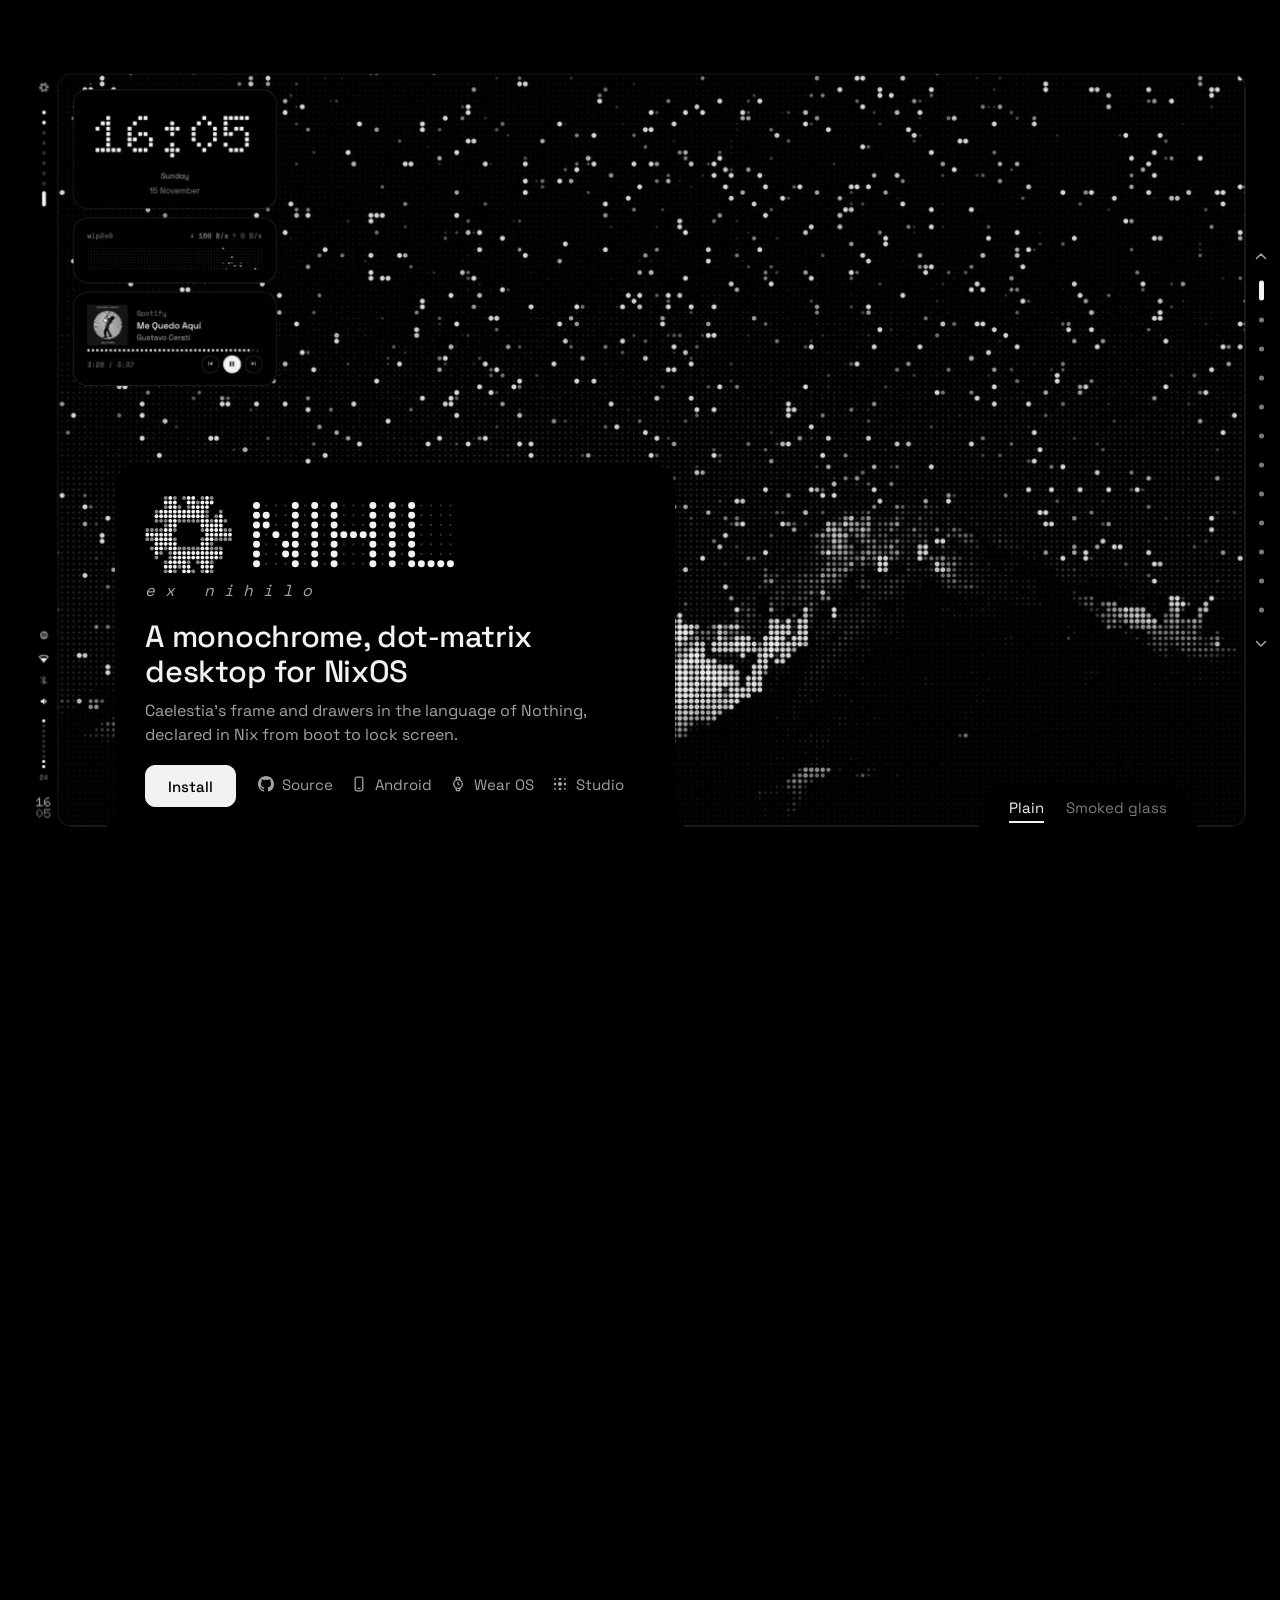
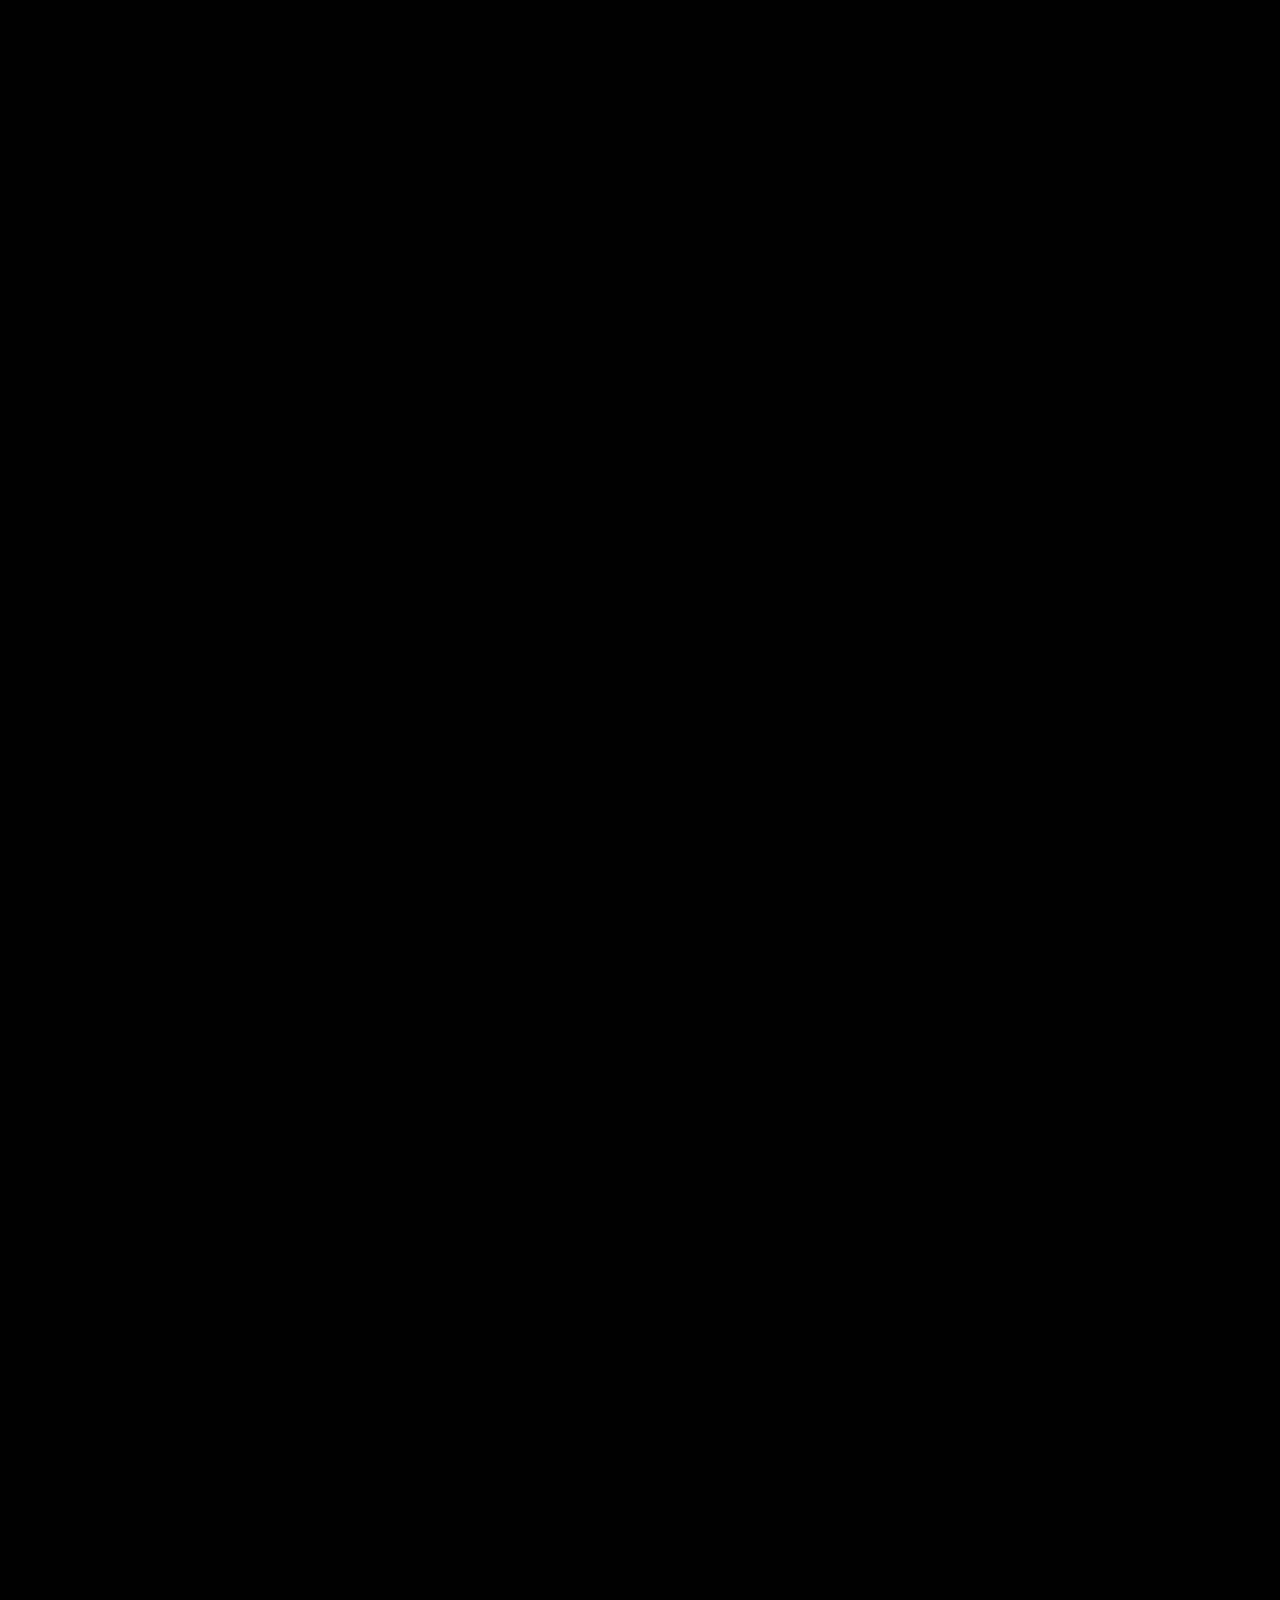
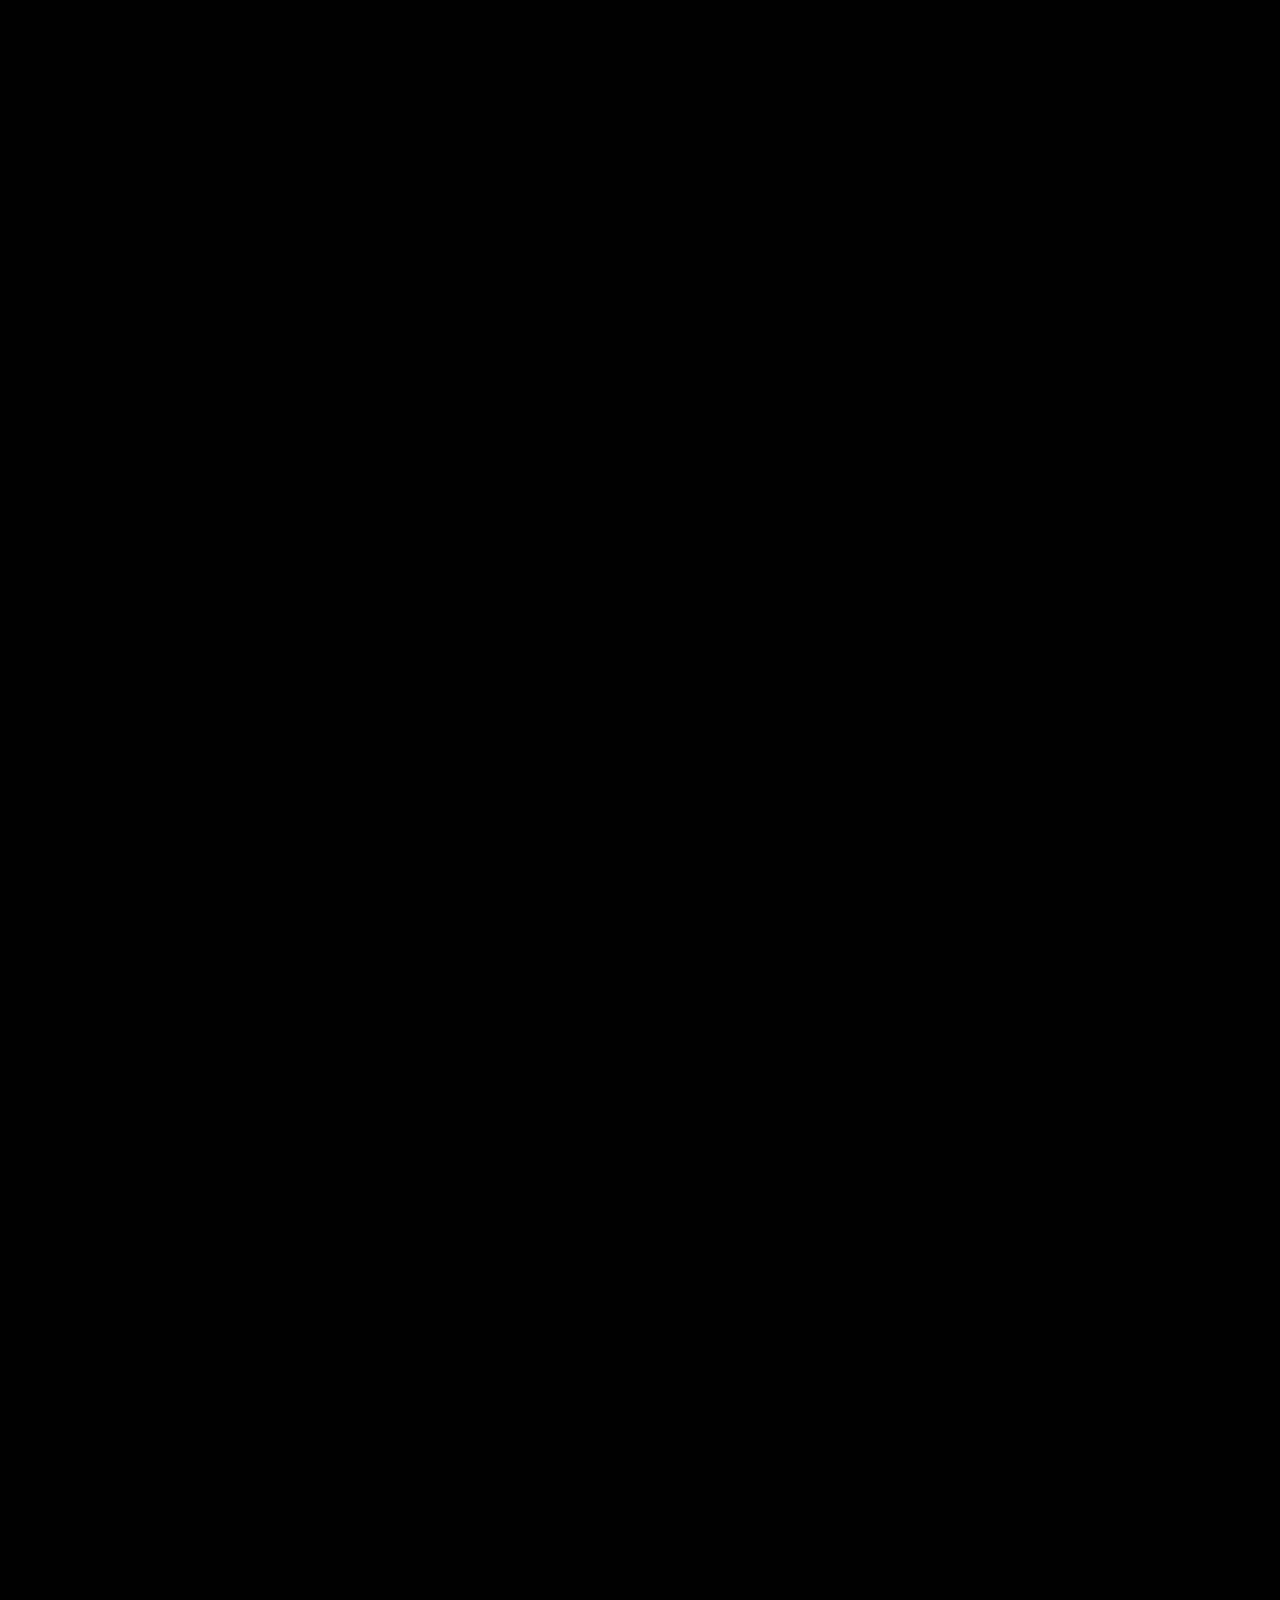
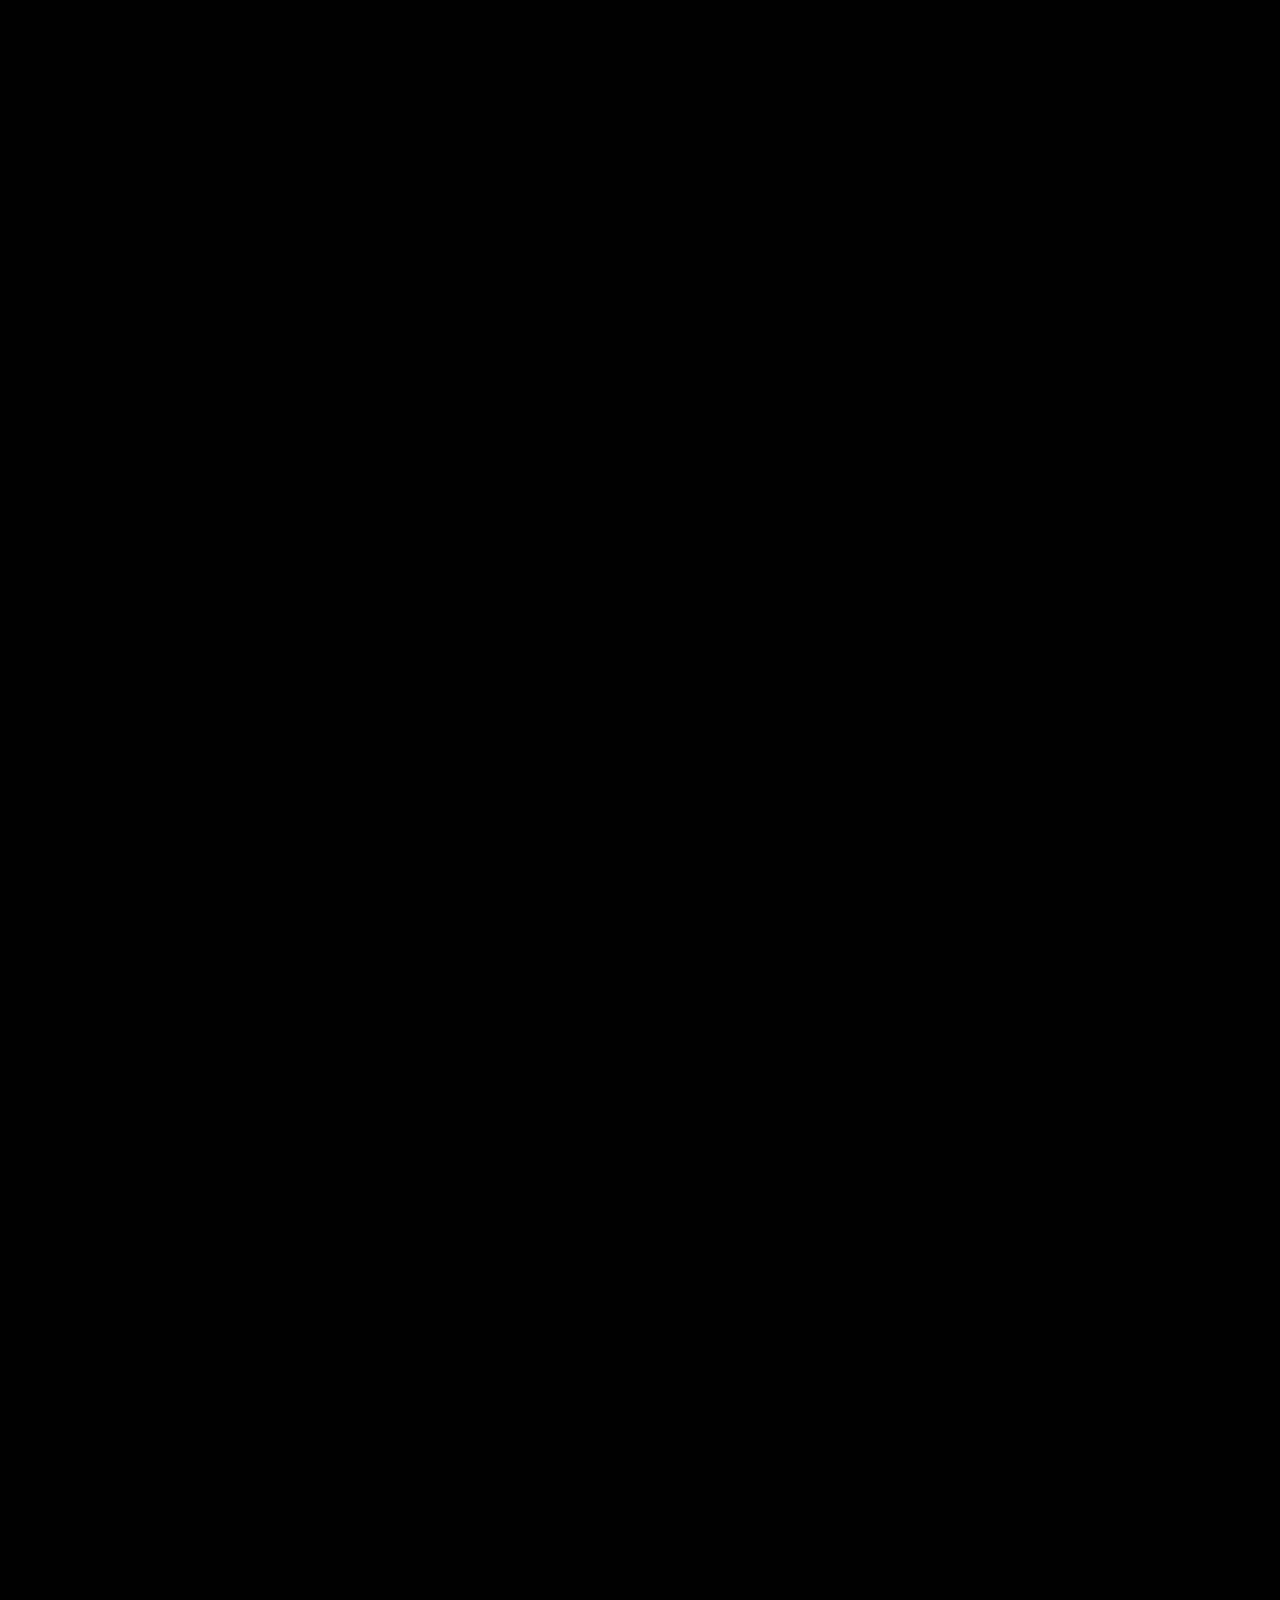
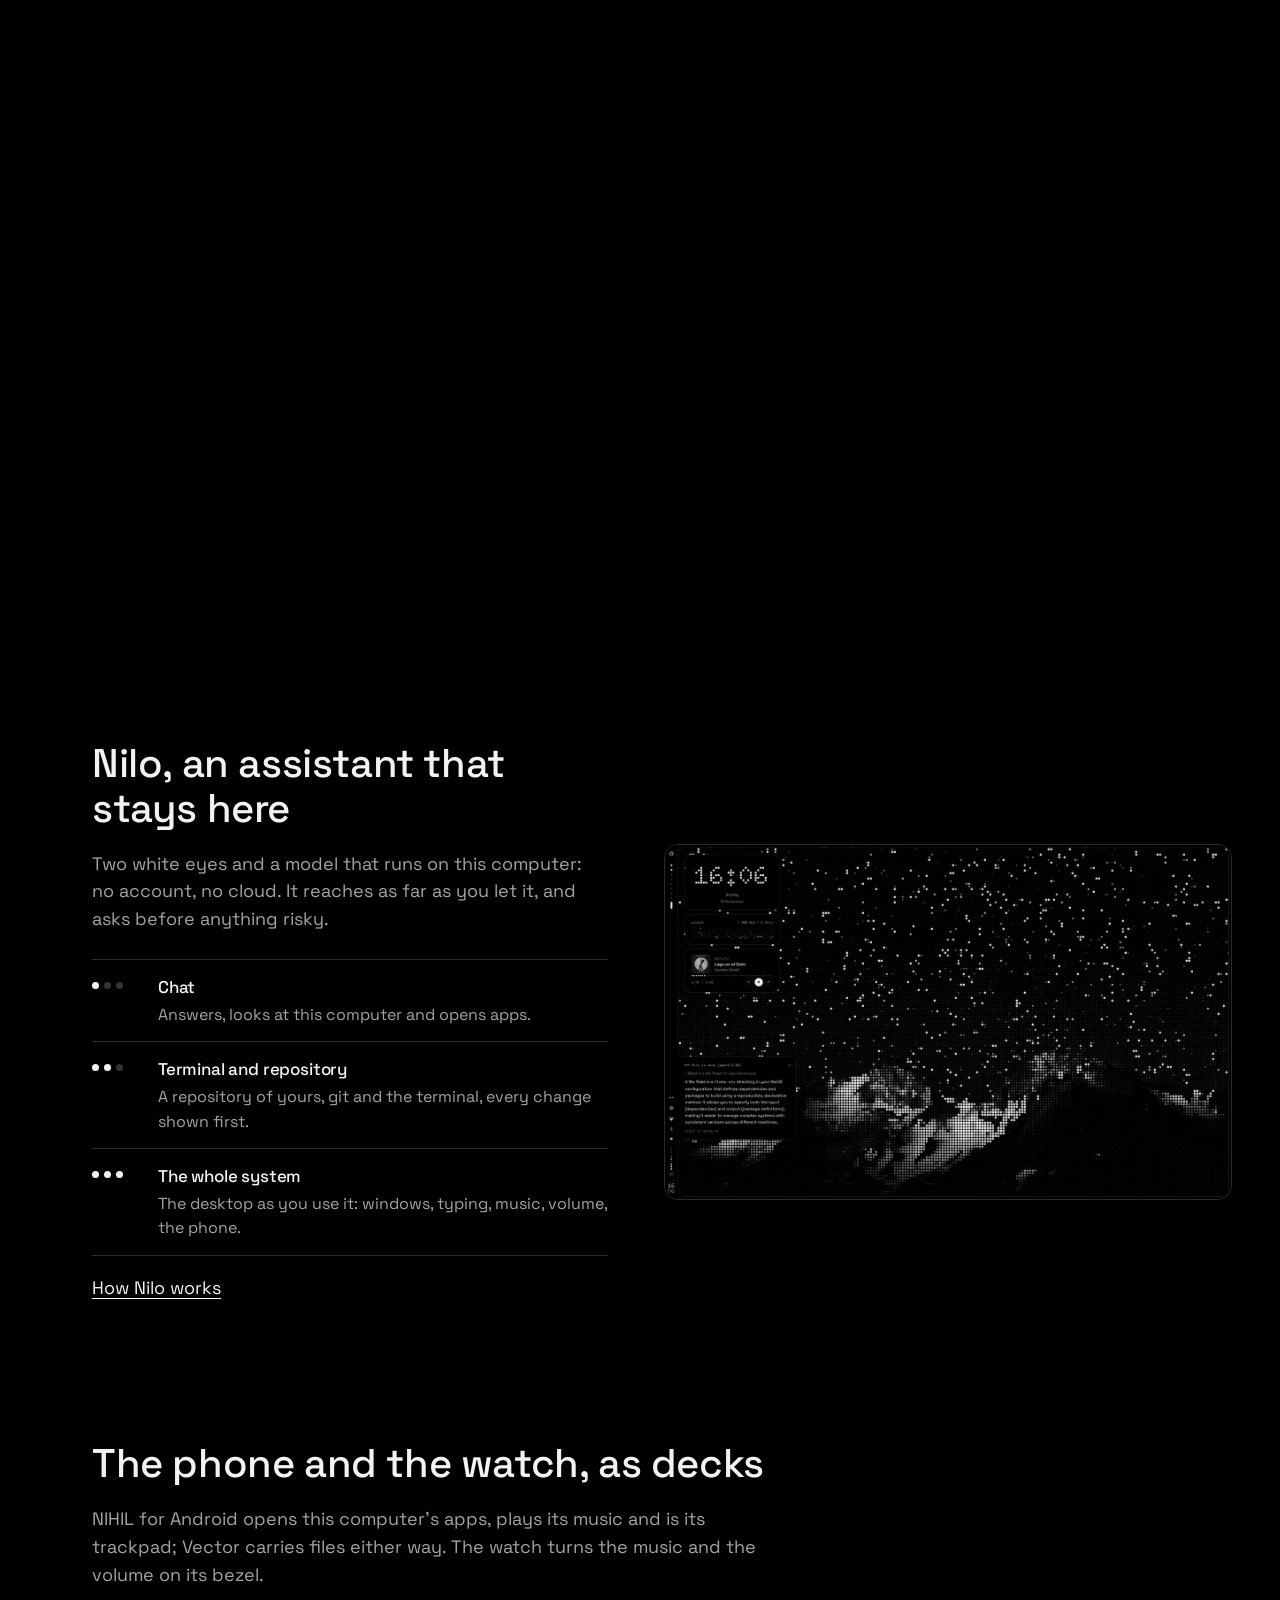
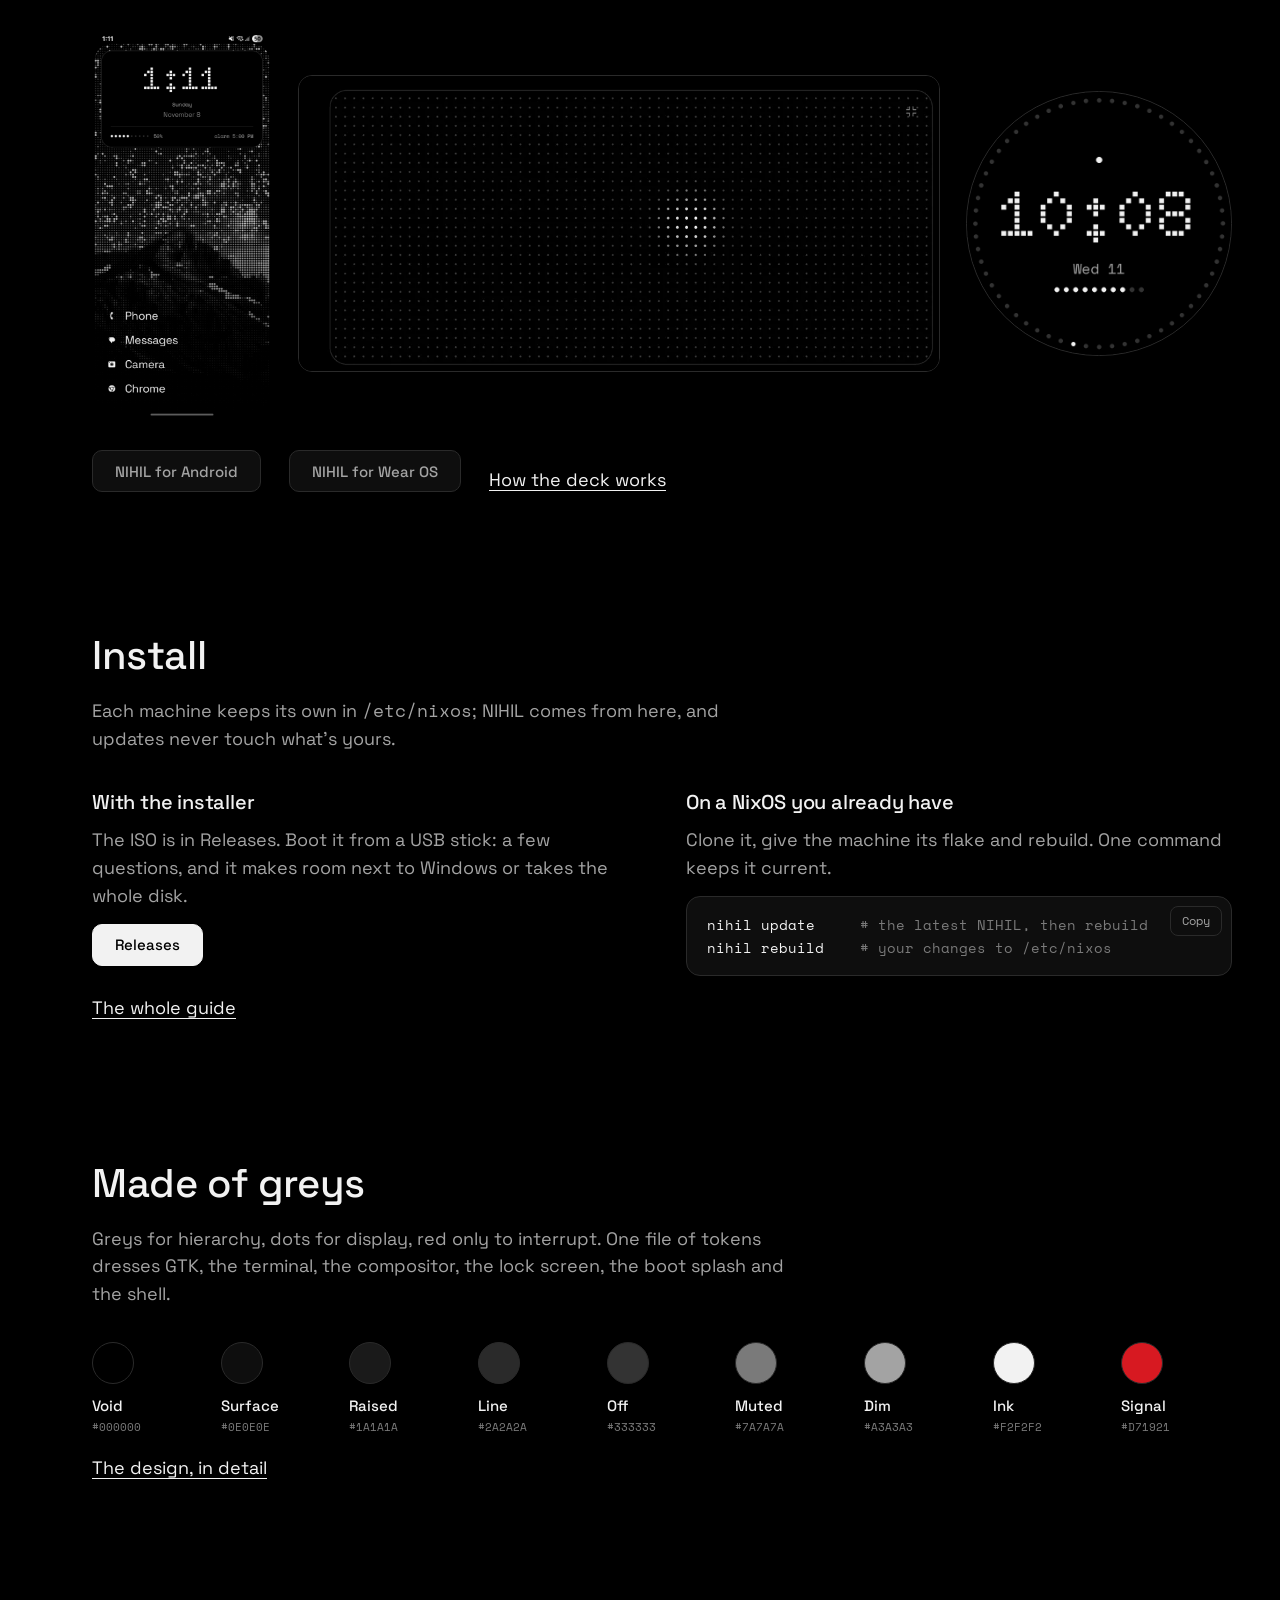
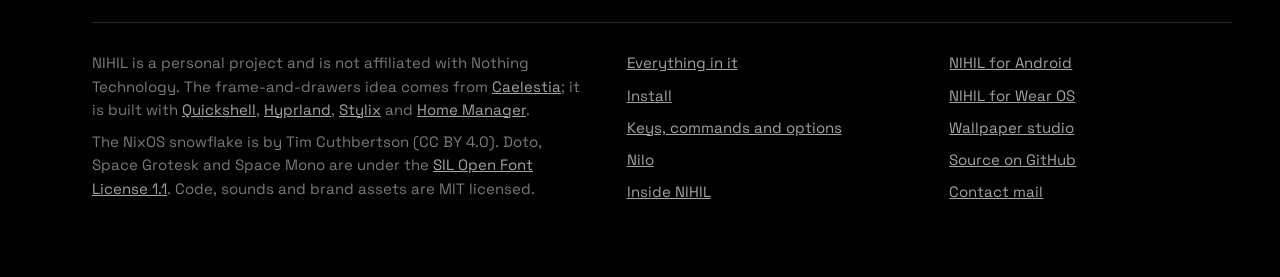
==== commit 5e3ecd87: "Site: one drawer at a time, the look as tabs, and the studio too A scroll, a key or an arrow by the " ====
--- a/docs/index.html
+++ b/docs/index.html
@@ -4,7 +4,7 @@
 <meta charset="utf-8">
 <meta name="viewport" content="width=device-width, initial-scale=1">
 <title>NIHIL Shell</title>
-<meta name="description" content="A monochrome, dot-matrix desktop for NixOS: Caelestia's frame and drawers in the language of Nothing, declared in Nix from the boot splash to the lock screen.">
+<meta name="description" content="A monochrome, dot-matrix desktop for NixOS: Caelestia's frame and drawers in the language of Nothing, declared in Nix from boot to lock screen.">
 <meta name="theme-color" content="#000000">
 <meta name="color-scheme" content="dark">
 <link rel="icon" href="favicon.ico" sizes="48x48">
@@ -33,27 +33,29 @@
   aspect-ratio: 16 / 10;
 }
 .shots { position: absolute; inset: 0; }
-.say {
-  position: absolute; left: 7%; bottom: 0; z-index: 2;
-  width: min(430px, 40%); padding: 22px 26px 20px;
+.say, .looks {
+  position: absolute; z-index: 2; bottom: 0;
   background: var(--drawer); border-radius: var(--joint) var(--joint) 0 0;
-  transform: translateY(14px);
-}
+  transition-property: opacity, transform, visibility, background-color, box-shadow, backdrop-filter;
+}
+.say { left: 7%; width: min(430px, 40%); padding: 22px 26px 20px; transform: translateY(14px); }
 .say.top { top: 0; bottom: auto; left: auto; right: 9%; border-radius: 0 0 var(--joint) var(--joint); transform: translateY(-14px); }
-.say::before, .say::after { content: ""; position: absolute; bottom: 0; width: var(--joint); height: var(--joint); background: var(--drawer); }
-.say::before { left: calc(-1 * var(--joint)); -webkit-mask: radial-gradient(circle at 0 0, transparent calc(var(--joint) - 0.5px), #000 var(--joint)); mask: radial-gradient(circle at 0 0, transparent calc(var(--joint) - 0.5px), #000 var(--joint)); }
-.say::after { right: calc(-1 * var(--joint)); -webkit-mask: radial-gradient(circle at 100% 0, transparent calc(var(--joint) - 0.5px), #000 var(--joint)); mask: radial-gradient(circle at 100% 0, transparent calc(var(--joint) - 0.5px), #000 var(--joint)); }
+.looks { right: 5%; padding: 12px 22px 8px; transition: background-color var(--slow), box-shadow var(--slow), backdrop-filter var(--slow); }
+.say::before, .say::after, .looks::before, .looks::after { content: ""; position: absolute; bottom: 0; width: var(--joint); height: var(--joint); background: var(--drawer); transition: background-color var(--slow), backdrop-filter var(--slow); }
+.say::before, .looks::before { left: calc(-1 * var(--joint)); -webkit-mask: radial-gradient(circle at 0 0, transparent calc(var(--joint) - 0.5px), #000 var(--joint)); mask: radial-gradient(circle at 0 0, transparent calc(var(--joint) - 0.5px), #000 var(--joint)); }
+.say::after, .looks::after { right: calc(-1 * var(--joint)); -webkit-mask: radial-gradient(circle at 100% 0, transparent calc(var(--joint) - 0.5px), #000 var(--joint)); mask: radial-gradient(circle at 100% 0, transparent calc(var(--joint) - 0.5px), #000 var(--joint)); }
 .say.top::before, .say.top::after { top: 0; bottom: auto; }
 .say.top::before { -webkit-mask: radial-gradient(circle at 0 100%, transparent calc(var(--joint) - 0.5px), #000 var(--joint)); mask: radial-gradient(circle at 0 100%, transparent calc(var(--joint) - 0.5px), #000 var(--joint)); }
 .say.top::after { -webkit-mask: radial-gradient(circle at 100% 100%, transparent calc(var(--joint) - 0.5px), #000 var(--joint)); mask: radial-gradient(circle at 100% 100%, transparent calc(var(--joint) - 0.5px), #000 var(--joint)); }
-[data-look="glass"] .say, [data-look="glass"] .say::before, [data-look="glass"] .say::after {
+[data-look="glass"] :is(.say, .looks), [data-look="glass"] :is(.say, .looks)::before, [data-look="glass"] :is(.say, .looks)::after {
   -webkit-backdrop-filter: blur(18px) saturate(0.7) brightness(0.75); backdrop-filter: blur(18px) saturate(0.7) brightness(0.75);
 }
-[data-look="glass"] .say { box-shadow: inset 0 1px 0 rgba(242, 242, 242, 0.16), inset 1px 0 0 rgba(242, 242, 242, 0.08), inset -1px 0 0 rgba(242, 242, 242, 0.05); }
+[data-look="glass"] :is(.say, .looks) { box-shadow: inset 0 1px 0 rgba(242, 242, 242, 0.16), inset 1px 0 0 rgba(242, 242, 242, 0.08), inset -1px 0 0 rgba(242, 242, 242, 0.05); }
 [data-look="glass"] .say.top { box-shadow: inset 0 -1px 0 rgba(242, 242, 242, 0.1), inset 1px 0 0 rgba(242, 242, 242, 0.08), inset -1px 0 0 rgba(242, 242, 242, 0.05); }
 .say.hero { width: min(560px, 52%); padding: 26px 30px 24px; }
+.say .more { margin-top: 12px; font-size: 15px; }
 .look-note {
-  position: absolute; z-index: 2; right: 2.2%; bottom: 2.5%; margin: 0; padding: 4px 9px; border-radius: 6px;
+  position: absolute; z-index: 2; top: 2.5%; right: 2.2%; margin: 0; padding: 4px 9px; border-radius: 6px;
   background: rgba(0, 0, 0, 0.72); border: 1px solid var(--line); font: 400 11px/1.3 var(--mono); color: var(--dim);
 }
 .look-note[hidden] { display: none; }
@@ -79,7 +81,7 @@
 html:not(.js) .box { width: auto; aspect-ratio: auto; }
 html:not(.js) .shots { position: relative; aspect-ratio: 16 / 10; }
 html:not(.js) .say { border-radius: 14px; }
-html:not(.js) .say::before, html:not(.js) .say::after { display: none; }
+html:not(.js) .say::before, html:not(.js) .say::after, html:not(.js) .looks { display: none; }
 
 @media (max-width: 860px) {
   .devices { grid-template-columns: 0.5fr 1fr; }
@@ -88,16 +90,16 @@
 }
 
 @media (max-aspect-ratio: 1 / 1) {
-  .stage { height: calc(var(--steps, 12) * 48svh + 100svh); }
   .pin { display: flex; flex-direction: column; justify-content: center; align-items: stretch; gap: 16px; padding: 18px 14px; }
   .box { display: contents; }
+  .looks { position: static; order: 0; align-self: flex-end; padding: 0; background: none; border-radius: 0; }
   .shots { position: relative; inset: auto; order: 1; width: 100%; aspect-ratio: 16 / 10; border-radius: 10px; overflow: hidden; }
   .rail { order: 2; margin-top: -4px; }
   .look-note { position: static; order: 3; align-self: flex-start; }
   .says { order: 4; display: grid; }
   .say, .say.top, .say.hero { grid-area: 1 / 1; position: relative; inset: auto; width: auto; padding: 0; background: none; border-radius: 0; box-shadow: none; transform: translateY(8px); }
-  .say::before, .say::after { display: none; }
-  [data-look="glass"] .say, [data-look="glass"] .say.top { -webkit-backdrop-filter: none; backdrop-filter: none; box-shadow: none; }
+  .say::before, .say::after, .looks::before, .looks::after { display: none; }
+  [data-look="glass"] :is(.say, .say.top, .looks) { -webkit-backdrop-filter: none; backdrop-filter: none; box-shadow: none; }
   .say.hero h1 { font-size: 26px; margin-top: 10px; }
   .wordmark { width: 220px; }
 }
@@ -109,21 +111,22 @@
 }
 
 @media (min-aspect-ratio: 1001 / 1000) and (max-height: 520px) {
-  .stage { height: calc(var(--steps, 12) * 70svh + 100svh); }
+  .stage { height: calc((var(--steps, 12) - 1) * 70svh + 100svh); }
   .pin { display: flex; flex-direction: row; align-items: stretch; gap: 22px; padding: 12px 8px 12px 16px; }
   .box { display: contents; }
   .shots { position: relative; inset: auto; flex: none; align-self: center; width: min(58vw, calc((100svh - 24px) * 1.6)); aspect-ratio: 16 / 10; border-radius: 8px; overflow: hidden; }
   .says { flex: 1 1 auto; min-width: 0; display: grid; align-items: center; }
   .say, .say.top, .say.hero { grid-area: 1 / 1; position: relative; inset: auto; width: auto; padding: 0; background: none; border-radius: 0; box-shadow: none; transform: translateY(8px); }
-  .say::before, .say::after { display: none; }
-  [data-look="glass"] .say, [data-look="glass"] .say.top { -webkit-backdrop-filter: none; backdrop-filter: none; box-shadow: none; }
+  .say::before, .say::after, .looks::before, .looks::after { display: none; }
+  [data-look="glass"] :is(.say, .say.top, .looks) { -webkit-backdrop-filter: none; backdrop-filter: none; box-shadow: none; }
+  .looks { right: 56px; bottom: 10px; padding: 0; background: none; border-radius: 0; }
   .say h2 { font-size: 19px; }
   .say p { font-size: 14px; }
   .say.hero h1 { font-size: 19px; margin: 8px 0 4px; }
   .say.hero h1 + p { display: none; }
   .wordmark { width: 150px; }
-  .look-note { left: 26px; right: auto; bottom: 22px; }
-  .rail { position: static; transform: none; align-self: center; gap: 14px; }
+  .look-note { top: 18px; right: auto; left: 26px; }
+  .rail { position: static; transform: none; align-self: center; gap: 6px; }
   .rail .dots { gap: 3px; }
   .rail .dot { height: 18px; }
   .rail .dot[aria-current="true"]::before { height: 14px; }
@@ -155,6 +158,7 @@
   <div class="bar-end">
     <a href="android/" aria-label="NIHIL for Android" title="NIHIL for Android"><svg viewBox="0 0 16 16" fill="none" stroke="currentColor" stroke-width="1.3" stroke-linecap="round" aria-hidden="true"><rect x="4.2" y="1.2" width="7.6" height="13.6" rx="1.8"/><path d="M7 12.3h2"/></svg></a>
     <a href="wear/" aria-label="NIHIL for Wear OS" title="NIHIL for Wear OS"><svg viewBox="0 0 16 16" fill="none" stroke="currentColor" stroke-width="1.3" stroke-linecap="round" stroke-linejoin="round" aria-hidden="true"><circle cx="8" cy="8" r="4.3"/><path d="M6 3.9 6.5 1.3h3L10 3.9M6 12.1l.5 2.6h3l.5-2.6M8 6.3V8l1.1.9"/></svg></a>
+    <a href="studio/" aria-label="Wallpaper studio" title="Wallpaper studio"><svg viewBox="0 0 16 16" fill="currentColor" aria-hidden="true"><circle cx="3" cy="3" r="0.9"/><circle cx="8" cy="3" r="1.3"/><circle cx="13" cy="3" r="0.9"/><circle cx="3" cy="8" r="1.3"/><circle cx="8" cy="8" r="2"/><circle cx="13" cy="8" r="1.3"/><circle cx="3" cy="13" r="0.9"/><circle cx="8" cy="13" r="1.3"/><circle cx="13" cy="13" r="0.9"/></svg></a>
     <a href="https://github.com/poligle/Nihil-Shell" aria-label="Source code on GitHub" title="Source code on GitHub"><svg viewBox="0 0 16 16" fill="currentColor" aria-hidden="true"><path d="M8 0C3.58 0 0 3.58 0 8c0 3.54 2.29 6.53 5.47 7.59.4.07.55-.17.55-.38 0-.19-.01-.82-.01-1.49-2.01.37-2.53-.49-2.69-.94-.09-.23-.48-.94-.82-1.13-.28-.15-.68-.52-.01-.53.63-.01 1.08.58 1.23.82.72 1.21 1.87.87 2.33.66.07-.52.28-.87.51-1.07-1.78-.2-3.64-.89-3.64-3.95 0-.87.31-1.59.82-2.15-.08-.2-.36-1.02.08-2.12 0 0 .67-.21 2.2.82.64-.18 1.32-.27 2-.27.68 0 1.36.09 2 .27 1.53-1.04 2.2-.82 2.2-.82.44 1.1.16 1.92.08 2.12.51.56.82 1.27.82 2.15 0 3.07-1.87 3.75-3.65 3.95.29.25.54.73.54 1.48 0 1.07-.01 1.93-.01 2.2 0 .21.15.46.55.38A8.013 8.013 0 0016 8c0-4.42-3.58-8-8-8z"/></svg></a>
   </div>
 </header>
@@ -173,13 +177,14 @@
           <div class="wordmark" id="wordmark"><img src="assets/nihil-logo-dark.svg" alt="NIHIL" width="330" height="90"></div>
           <p class="motto"><i>ex nihilo</i></p>
           <h1>A monochrome, dot&#8209;matrix desktop for NixOS</h1>
-          <p>Caelestia's frame and drawers in the language of Nothing, declared in Nix from the boot splash to the lock screen.</p>
+          <p>Caelestia's frame and drawers in the language of Nothing, declared in Nix from boot to lock screen.</p>
           <div class="actions">
             <a class="key accent" href="#install">Install</a>
             <ul class="away">
               <li><a href="https://github.com/poligle/Nihil-Shell"><svg viewBox="0 0 16 16" fill="currentColor" aria-hidden="true"><path d="M8 0C3.58 0 0 3.58 0 8c0 3.54 2.29 6.53 5.47 7.59.4.07.55-.17.55-.38 0-.19-.01-.82-.01-1.49-2.01.37-2.53-.49-2.69-.94-.09-.23-.48-.94-.82-1.13-.28-.15-.68-.52-.01-.53.63-.01 1.08.58 1.23.82.72 1.21 1.87.87 2.33.66.07-.52.28-.87.51-1.07-1.78-.2-3.64-.89-3.64-3.95 0-.87.31-1.59.82-2.15-.08-.2-.36-1.02.08-2.12 0 0 .67-.21 2.2.82.64-.18 1.32-.27 2-.27.68 0 1.36.09 2 .27 1.53-1.04 2.2-.82 2.2-.82.44 1.1.16 1.92.08 2.12.51.56.82 1.27.82 2.15 0 3.07-1.87 3.75-3.65 3.95.29.25.54.73.54 1.48 0 1.07-.01 1.93-.01 2.2 0 .21.15.46.55.38A8.013 8.013 0 0016 8c0-4.42-3.58-8-8-8z"/></svg>Source</a></li>
               <li><a href="android/"><svg viewBox="0 0 16 16" fill="none" stroke="currentColor" stroke-width="1.3" stroke-linecap="round" aria-hidden="true"><rect x="4.2" y="1.2" width="7.6" height="13.6" rx="1.8"/><path d="M7 12.3h2"/></svg>Android</a></li>
               <li><a href="wear/"><svg viewBox="0 0 16 16" fill="none" stroke="currentColor" stroke-width="1.3" stroke-linecap="round" stroke-linejoin="round" aria-hidden="true"><circle cx="8" cy="8" r="4.3"/><path d="M6 3.9 6.5 1.3h3L10 3.9M6 12.1l.5 2.6h3l.5-2.6M8 6.3V8l1.1.9"/></svg>Wear OS</a></li>
+              <li><a href="studio/"><svg viewBox="0 0 16 16" fill="currentColor" aria-hidden="true"><circle cx="3" cy="3" r="0.9"/><circle cx="8" cy="3" r="1.3"/><circle cx="13" cy="3" r="0.9"/><circle cx="3" cy="8" r="1.3"/><circle cx="8" cy="8" r="2"/><circle cx="13" cy="8" r="1.3"/><circle cx="3" cy="13" r="0.9"/><circle cx="8" cy="13" r="1.3"/><circle cx="13" cy="13" r="0.9"/></svg>Studio</a></li>
             </ul>
           </div>
         </li>
@@ -187,14 +192,14 @@
           data-alt="The dashboard out of the top edge: the clock in dots, what is playing, the system's dials and the kanban."
           data-alt-glass="The dashboard in smoked glass out of the top edge, the windows behind it coming through.">
           <h2>Dashboard</h2>
-          <p>Time, music in dots, the system's dials, a kanban, and Vector to and from the phone.</p>
+          <p>Time, music in dots, the system's dials, a kanban, and Vector to the phone.</p>
           <div class="keys"><kbd>SUPER</kbd><kbd>D</kbd><span>or the top edge</span></div>
         </li>
         <li class="say" data-name="Quick settings" data-shot="settings" data-looks="plain glass"
           data-alt="Quick settings on the right: round toggles, segmented sliders, the notifications and the session keys."
           data-alt-glass="Quick settings in smoked glass, the wallpaper's dots coming through.">
           <h2>Quick settings</h2>
-          <p>Wi&#8209;Fi, Bluetooth, sound, caffeine, and a screenshot or a recording at a tap.</p>
+          <p>Wi&#8209;Fi, Bluetooth, sound and caffeine, and a screenshot or a recording at a tap.</p>
           <div class="keys"><kbd>SUPER</kbd><kbd>P</kbd><span>or the top-right corner</span></div>
         </li>
         <li class="say top" data-name="Launcher" data-shot="launcher" data-looks="plain glass"
@@ -208,28 +213,29 @@
           data-alt="The clipboard history out of the top edge: commands, links, a colour as a red LED and pictures, the chosen one lit."
           data-alt-glass="The clipboard history in smoked glass out of the top edge, the chosen one lit.">
           <h2>Clipboard</h2>
-          <p>Hold the paste key and the last copies come out, pictures too.</p>
+          <p>The last copies, pictures too.</p>
           <div class="keys"><kbd>SUPER</kbd><kbd>V</kbd><span>held</span></div>
         </li>
         <li class="say top" data-name="Wallpapers" data-shot="wallpapers" data-looks="plain glass"
           data-alt="The wallpapers out of the bottom edge, each one in dots, the chosen one framed in white."
           data-alt-glass="The wallpapers in smoked glass out of the bottom edge, each one in dots, the chosen one framed in white.">
           <h2>Wallpapers</h2>
-          <p>Any picture, drawn as an LED matrix for each screen.</p>
+          <p>Any picture, in LEDs, for each screen.</p>
           <div class="keys"><kbd>SUPER</kbd><kbd>W</kbd></div>
+          <a class="more" href="studio/">Try one of yours</a>
         </li>
         <li class="say" data-name="Every workspace" data-shot="overview" data-looks="plain glass"
           data-alt="Every workspace side by side out of the top edge, each with its windows."
           data-alt-glass="Every workspace side by side in smoked glass out of the top edge, each with its windows.">
           <h2>Every workspace</h2>
-          <p>All of them side by side, windows and all.</p>
+          <p>Side by side, windows and all.</p>
           <div class="keys"><kbd>SUPER</kbd><kbd>A</kbd><span>held</span></div>
         </li>
         <li class="say" data-name="Notifications" data-shot="notification" data-looks="plain glass"
           data-alt="A notification at the top right: the build finished."
           data-alt-glass="A notification in smoked glass at the top right: the build finished.">
           <h2>Light on the edge</h2>
-          <p>Every notification runs a light around the frame; critical ones, twice and in red.</p>
+          <p>Every notification runs round the frame; critical ones twice, in red.</p>
         </li>
         <li class="say" data-name="Preferences" data-shot="preferences" data-looks="plain glass"
           data-alt="Preferences open on Desktop: the wallpapers in dots and the widgets."
@@ -242,32 +248,34 @@
           data-alt="The lock screen: the clock in dots, and what is playing."
           data-alt-glass="The lock screen in smoked glass: the clock in dots, and what is playing on a panel of its own.">
           <h2>Lock screen</h2>
-          <p>The clock in dots, and what is playing, with buttons you can click.</p>
+          <p>The clock in dots, and what's playing.</p>
           <div class="keys"><kbd>SUPER</kbd><kbd>K</kbd></div>
         </li>
         <li class="say top" data-name="Nilo" data-shot="nilo" data-looks="plain glass"
           data-alt="Nilo in the launcher, writing: its two eyes, the question and the start of the answer."
           data-alt-glass="Nilo in the launcher in smoked glass, writing: its two eyes, the question and the start of the answer.">
           <h2>Nilo</h2>
-          <p>An assistant with a model that runs here, and as much of the system as you give it.</p>
+          <p>An assistant that runs here, with as much of the system as you give it.</p>
           <div class="keys"><kbd>SUPER</kbd><kbd>I</kbd><span>or <code>?</code> in the launcher</span></div>
         </li>
-        <li class="say" data-name="Smoked glass" data-shot="terminal" data-looks="plain glass"
-          data-alt="kitty with fastfetch in dots, inside the black frame."
+        <li class="say" data-name="Terminal" data-shot="terminal" data-looks="plain glass"
+          data-alt="kitty with fastfetch, the NixOS snowflake in dots, inside the black frame."
           data-alt-glass="kitty with fastfetch in dots, the wallpaper blurred and darkened through it, and the frame in smoked glass.">
-          <h2>Or all of it in smoked glass</h2>
-          <p>One switch, and the frame and every drawer turn to dark glass over what is really behind them.</p>
-          <button class="switch" type="button" role="switch" aria-checked="false" data-glass-switch>Smoked glass<span class="track" aria-hidden="true"><span class="knob"></span></span></button>
+          <h2>Terminal</h2>
+          <p>kitty, and the snowflake in dots.</p>
+          <div class="keys"><kbd>SUPER</kbd><span>alone</span></div>
         </li>
       </ol>
+      <div class="looks" role="radiogroup" aria-label="Look">
+        <button type="button" role="radio" aria-checked="true" data-look-set="plain">Plain</button>
+        <button type="button" role="radio" aria-checked="false" data-look-set="glass">Smoked glass</button>
+      </div>
       <p class="look-note" hidden></p>
     </div>
     <div class="rail">
+      <button class="go up" type="button" aria-label="Previous"><svg viewBox="0 0 16 16" fill="none" stroke="currentColor" stroke-width="1.5" stroke-linecap="round" stroke-linejoin="round" aria-hidden="true"><path d="M3.5 10 8 5.5l4.5 4.5"/></svg></button>
       <div class="dots" role="group" aria-label="Drawers"></div>
-      <button class="glass" type="button" aria-pressed="false" aria-label="Smoked glass" data-glass-toggle>
-        <svg viewBox="0 0 16 16" fill="none" stroke="currentColor" stroke-width="1.3" stroke-linejoin="round" aria-hidden="true"><rect x="2" y="2" width="12" height="12" rx="3.5"/><path d="M5 9.5 9.5 5M7.5 11.5 11.5 7.5" stroke-linecap="round"/></svg>
-        <span class="tip">Smoked glass</span>
-      </button>
+      <button class="go down" type="button" aria-label="Next"><svg viewBox="0 0 16 16" fill="none" stroke="currentColor" stroke-width="1.5" stroke-linecap="round" stroke-linejoin="round" aria-hidden="true"><path d="M3.5 6 8 10.5 12.5 6"/></svg></button>
     </div>
   </div>
 </section>
@@ -278,12 +286,12 @@
     <section class="block" id="nilo" aria-labelledby="nilo-title">
       <div class="split">
         <div class="prose">
-          <h2 id="nilo-title">Nilo, an assistant that lives here</h2>
-          <p class="quiet">Two white eyes in the launcher, and Qwen&nbsp;3.5 running on this computer, with no account and no cloud. You choose how far it reaches, and before anything with a risk, it asks.</p>
+          <h2 id="nilo-title">Nilo, an assistant that stays here</h2>
+          <p class="quiet">Two white eyes and a model that runs on this computer: no account, no cloud. It reaches as far as you let it, and asks before anything risky.</p>
           <ol class="levels" aria-label="How far Nilo reaches">
-            <li><span class="meter" aria-hidden="true"><i class="lit"></i><i></i><i></i></span><h3>Chat</h3><p>It answers, looks at this computer and opens apps.</p></li>
-            <li><span class="meter" aria-hidden="true"><i class="lit"></i><i class="lit"></i><i></i></span><h3>Terminal and repository</h3><p>A repository of yours: its files, git and the terminal, each change shown first.</p></li>
-            <li><span class="meter" aria-hidden="true"><i class="lit"></i><i class="lit"></i><i class="lit"></i></span><h3>The whole system</h3><p>The desktop as you use it: windows, typing, music, the volume, the phone.</p></li>
+            <li><span class="meter" aria-hidden="true"><i class="lit"></i><i></i><i></i></span><h3>Chat</h3><p>Answers, looks at this computer and opens apps.</p></li>
+            <li><span class="meter" aria-hidden="true"><i class="lit"></i><i class="lit"></i><i></i></span><h3>Terminal and repository</h3><p>A repository of yours, git and the terminal, every change shown first.</p></li>
+            <li><span class="meter" aria-hidden="true"><i class="lit"></i><i class="lit"></i><i class="lit"></i></span><h3>The whole system</h3><p>The desktop as you use it: windows, typing, music, volume, the phone.</p></li>
           </ol>
           <a class="more" href="https://github.com/poligle/Nihil-Shell/blob/nihil/docs/nilo.md">How Nilo works</a>
         </div>
@@ -296,7 +304,7 @@
     <section class="block" id="devices" aria-labelledby="devices-title">
       <div class="prose">
         <h2 id="devices-title">The phone and the watch, as decks</h2>
-        <p class="quiet">NIHIL Launcher on Android opens this computer's apps, plays its music and is its trackpad, and Vector carries a text, a picture or a file either way. The watch keeps its music and its volume on the bezel.</p>
+        <p class="quiet">NIHIL for Android opens this computer's apps, plays its music and is its trackpad; Vector carries files either way. The watch turns the music and the volume on its bezel.</p>
       </div>
       <div class="devices">
         <img class="phone" src="assets/screens/android/home.webp" width="1080" height="2340" loading="lazy" alt="NIHIL Launcher's home screen: the frame, the clock in dots and the apps in grey.">
@@ -313,17 +321,17 @@
     <section class="block" id="install" aria-labelledby="install-title">
       <div class="prose">
         <h2 id="install-title">Install</h2>
-        <p class="quiet">Each machine keeps what is its own in <code>/etc/nixos</code>; NIHIL comes from here, and updates never touch what is yours.</p>
+        <p class="quiet">Each machine keeps its own in <code>/etc/nixos</code>; NIHIL comes from here, and updates never touch what's yours.</p>
       </div>
       <div class="ways">
         <div>
           <h3>With the installer</h3>
-          <p>The ISO is in Releases. Write it to a USB stick and boot it: it asks a few questions, finds the screens and the GPU, and makes room next to Windows or takes a whole disk.</p>
+          <p>The ISO is in Releases. Boot it from a USB stick: a few questions, and it makes room next to Windows or takes the whole disk.</p>
           <a class="key accent" href="https://github.com/poligle/Nihil-Shell/releases">Releases</a>
         </div>
         <div>
           <h3>On a NixOS you already have</h3>
-          <p>Clone it, give the machine its flake and rebuild. Then one command keeps it current.</p>
+          <p>Clone it, give the machine its flake and rebuild. One command keeps it current.</p>
           <div class="code"><pre><code>nihil update     <span class="c"># the latest NIHIL, then rebuild</span>
 nihil rebuild    <span class="c"># your changes to /etc/nixos</span></code></pre></div>
         </div>
@@ -334,7 +342,7 @@
     <section class="block" id="design" aria-labelledby="design-title">
       <div class="prose">
         <h2 id="design-title">Made of greys</h2>
-        <p class="quiet">Greys for hierarchy, dots for display, red only to interrupt. One file holds the tokens, and GTK, the terminal, the viewers, the compositor, the lock screen, the boot splash and the shell are made from it.</p>
+        <p class="quiet">Greys for hierarchy, dots for display, red only to interrupt. One file of tokens dresses GTK, the terminal, the compositor, the lock screen, the boot splash and the shell.</p>
       </div>
       <ul class="palette" aria-label="Palette">
         <li><span class="led" style="background:#000000"></span><b>Void</b><code>#000000</code></li>
--- a/docs/assets/site.css
+++ b/docs/assets/site.css
@@ -106,19 +106,31 @@
 }
 .leds .tip { left: 30px; }
 .rail .tip { right: 30px; }
-.leds a:hover .tip, .leds a:focus-visible .tip, .rail .dot:hover .tip, .rail .dot:focus-visible .tip, .rail .glass:hover .tip, .rail .glass:focus-visible .tip { opacity: 1; }
+.leds a:hover .tip, .leds a:focus-visible .tip, .rail .dot:hover .tip, .rail .dot:focus-visible .tip { opacity: 1; }
 .bar-end { display: flex; flex-direction: column; align-items: center; gap: 14px; }
 .bar-end a { display: grid; place-items: center; width: 26px; height: 26px; color: var(--dim); }
 .bar-end a:hover { color: var(--ink); }
 .bar-end svg { width: 18px; height: 18px; }
 
-.stage { position: relative; height: calc(var(--steps, 12) * 62svh + 100svh); }
+@property --led { syntax: "<length>"; inherits: false; initial-value: 0px; }
+
+.stage { position: relative; height: calc((var(--steps, 12) - 1) * 62svh + 100svh); }
 .pin { position: sticky; top: 0; height: 100svh; overflow: hidden; }
-.shots img { position: absolute; inset: 0; width: 100%; height: 100%; object-fit: contain; opacity: 0; transition: opacity var(--normal) ease-out; }
-.shots img.on { opacity: 1; }
+.marks { position: absolute; top: 0; left: 0; width: 1px; height: 100%; pointer-events: none; }
+.marks i { position: absolute; left: 0; width: 1px; height: 1px; }
+.shots { --cell: 14px; }
+.shots img {
+  position: absolute; inset: 0; width: 100%; height: 100%; object-fit: contain;
+  -webkit-mask-image: radial-gradient(circle at center, #000 var(--led), transparent calc(var(--led) + 0.6px));
+  mask-image: radial-gradient(circle at center, #000 var(--led), transparent calc(var(--led) + 0.6px));
+  -webkit-mask-size: var(--cell) var(--cell); mask-size: var(--cell) var(--cell);
+  -webkit-mask-position: center; mask-position: center;
+  transition: --led 300ms cubic-bezier(0.4, 0, 1, 1);
+}
+.shots img.on { z-index: 1; --led: calc(var(--cell) * 0.75); transition: --led 460ms var(--ease) 90ms; }
 .says { margin: 0; padding: 0; list-style: none; }
-.say { opacity: 0; visibility: hidden; transition: opacity var(--normal), transform var(--normal) var(--ease), visibility 0s linear var(--normal); }
-.says > .say.on { opacity: 1; visibility: visible; transform: none; transition: opacity var(--normal), transform var(--normal) var(--ease), visibility 0s; }
+.say { opacity: 0; visibility: hidden; transition: opacity 160ms, transform 220ms var(--ease), visibility 0s linear 220ms; }
+.says > .say.on { opacity: 1; visibility: visible; transform: none; transition: opacity 280ms 140ms, transform 400ms var(--ease) 140ms, visibility 0s; }
 .say h2 { font-size: 22px; line-height: 1.25; margin-bottom: 6px; }
 .say p { color: var(--dim); font-size: 16px; line-height: 1.5; margin: 0 0 12px; }
 .say p:last-child { margin: 0; }
@@ -132,11 +144,20 @@
 .away a:hover { color: var(--ink); }
 .away svg { width: 16px; height: 16px; flex: none; }
 
-.rail { position: absolute; z-index: 3; right: 6px; top: 50%; transform: translateY(-50%); display: flex; flex-direction: column; align-items: center; gap: 22px; }
+.rail { position: absolute; z-index: 3; right: 6px; top: 50%; transform: translateY(-50%); display: flex; flex-direction: column; align-items: center; gap: 10px; }
 .rail .dots { display: flex; flex-direction: column; align-items: center; gap: 7px; }
-.rail .glass { position: relative; display: grid; place-items: center; width: 22px; height: 22px; padding: 0; border: 0; border-radius: 6px; background: none; color: var(--muted); cursor: pointer; }
-.rail .glass:hover, .rail .glass[aria-pressed="true"] { color: var(--ink); }
-.rail .glass svg { width: 16px; height: 16px; }
+.rail .go { display: grid; place-items: center; width: 26px; height: 26px; padding: 0; border: 0; border-radius: 8px; background: none; color: var(--dim); cursor: pointer; transition: color var(--fast), opacity var(--fast); }
+.rail .go:hover { color: var(--ink); }
+.rail .go[disabled] { opacity: 0.25; cursor: default; }
+.rail .go svg { width: 16px; height: 16px; }
+
+.looks, .tabs { display: flex; align-items: center; gap: 22px; margin: 0; }
+.looks button, .tabs button {
+  appearance: none; padding: 5px 0 6px; border: 0; border-bottom: 2px solid transparent; background: none; cursor: pointer;
+  font: 400 15px/1 var(--sans); color: var(--muted); transition: color var(--fast), border-color var(--fast);
+}
+.looks button:hover, .tabs button:hover { color: var(--ink); }
+.looks button[aria-checked="true"], .tabs button[aria-checked="true"] { color: var(--ink); border-bottom-color: var(--ink); }
 
 .keys { display: flex; flex-wrap: wrap; gap: 7px; align-items: center; font: 400 12px/1 var(--mono); color: var(--muted); }
 kbd {
@@ -194,7 +215,8 @@
 
 .steps { margin: 28px 0 0; padding: 0; list-style: none; display: grid; gap: 22px; counter-reset: step; }
 .steps li { display: grid; grid-template-columns: 30px minmax(0, 1fr); gap: 2px 12px; counter-increment: step; }
-.steps li::before { content: counter(step); grid-row: span 2; font: 700 20px/1.15 "Doto", var(--mono); color: var(--muted); }
+.steps li::before { content: counter(step); grid-column: 1; grid-row: 1 / span 2; font: 700 20px/1.15 "Doto", var(--mono); color: var(--muted); }
+.steps li > * { grid-column: 2; }
 .steps h3 { font-size: 18px; }
 .steps p { color: var(--dim); font-size: 16px; margin: 0; }
 
@@ -206,7 +228,7 @@
 
 html:not(.js) .stage { height: auto; }
 html:not(.js) .pin { position: static; height: auto; display: block; padding: 24px; }
-html:not(.js) .shots img:first-child { opacity: 1; }
+html:not(.js) .shots img:first-child { --led: 20px; }
 html:not(.js) .say { position: static; opacity: 1; visibility: visible; transform: none; width: auto; margin: 18px 0 0; grid-area: auto; }
 html:not(.js) .rail { display: none; }
 
@@ -224,8 +246,16 @@
   footer { padding: 0 calc(var(--t) + 16px) 48px calc(var(--left) + 16px); }
 }
 
+@media (pointer: coarse) {
+  html { scroll-snap-type: y proximity; }
+  .marks i { scroll-snap-align: start; scroll-snap-stop: always; }
+}
+
 @media (max-aspect-ratio: 1 / 1) {
+  .stage { height: calc((var(--steps, 12) - 1) * 48svh + 100svh); }
+  .shots { --cell: 10px; }
   .rail { position: static; transform: none; flex-direction: row; justify-content: space-between; }
+  .rail .go svg { transform: rotate(-90deg); }
   .rail .dots { flex-direction: row; }
   .rail .dot { width: 22px; height: 20px; }
   .rail .dot[aria-current="true"]::before { width: 18px; height: 5px; }
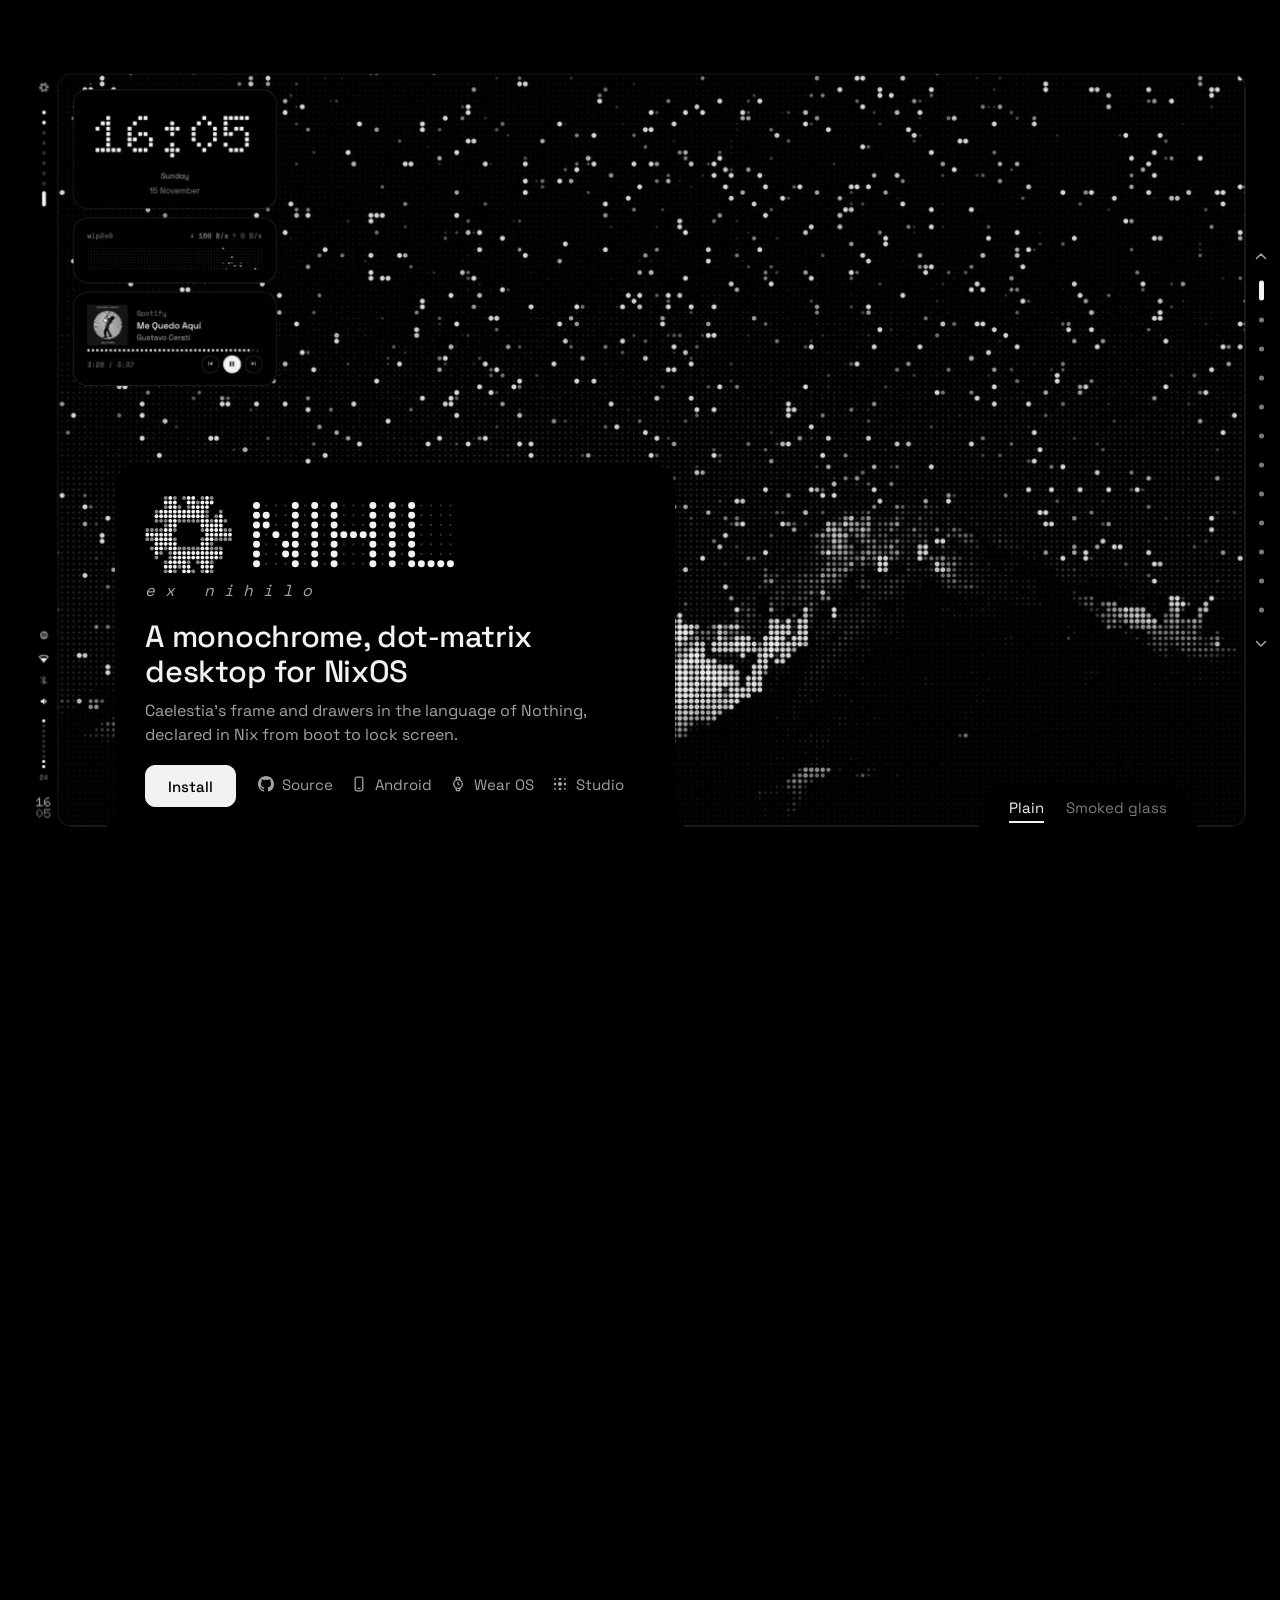
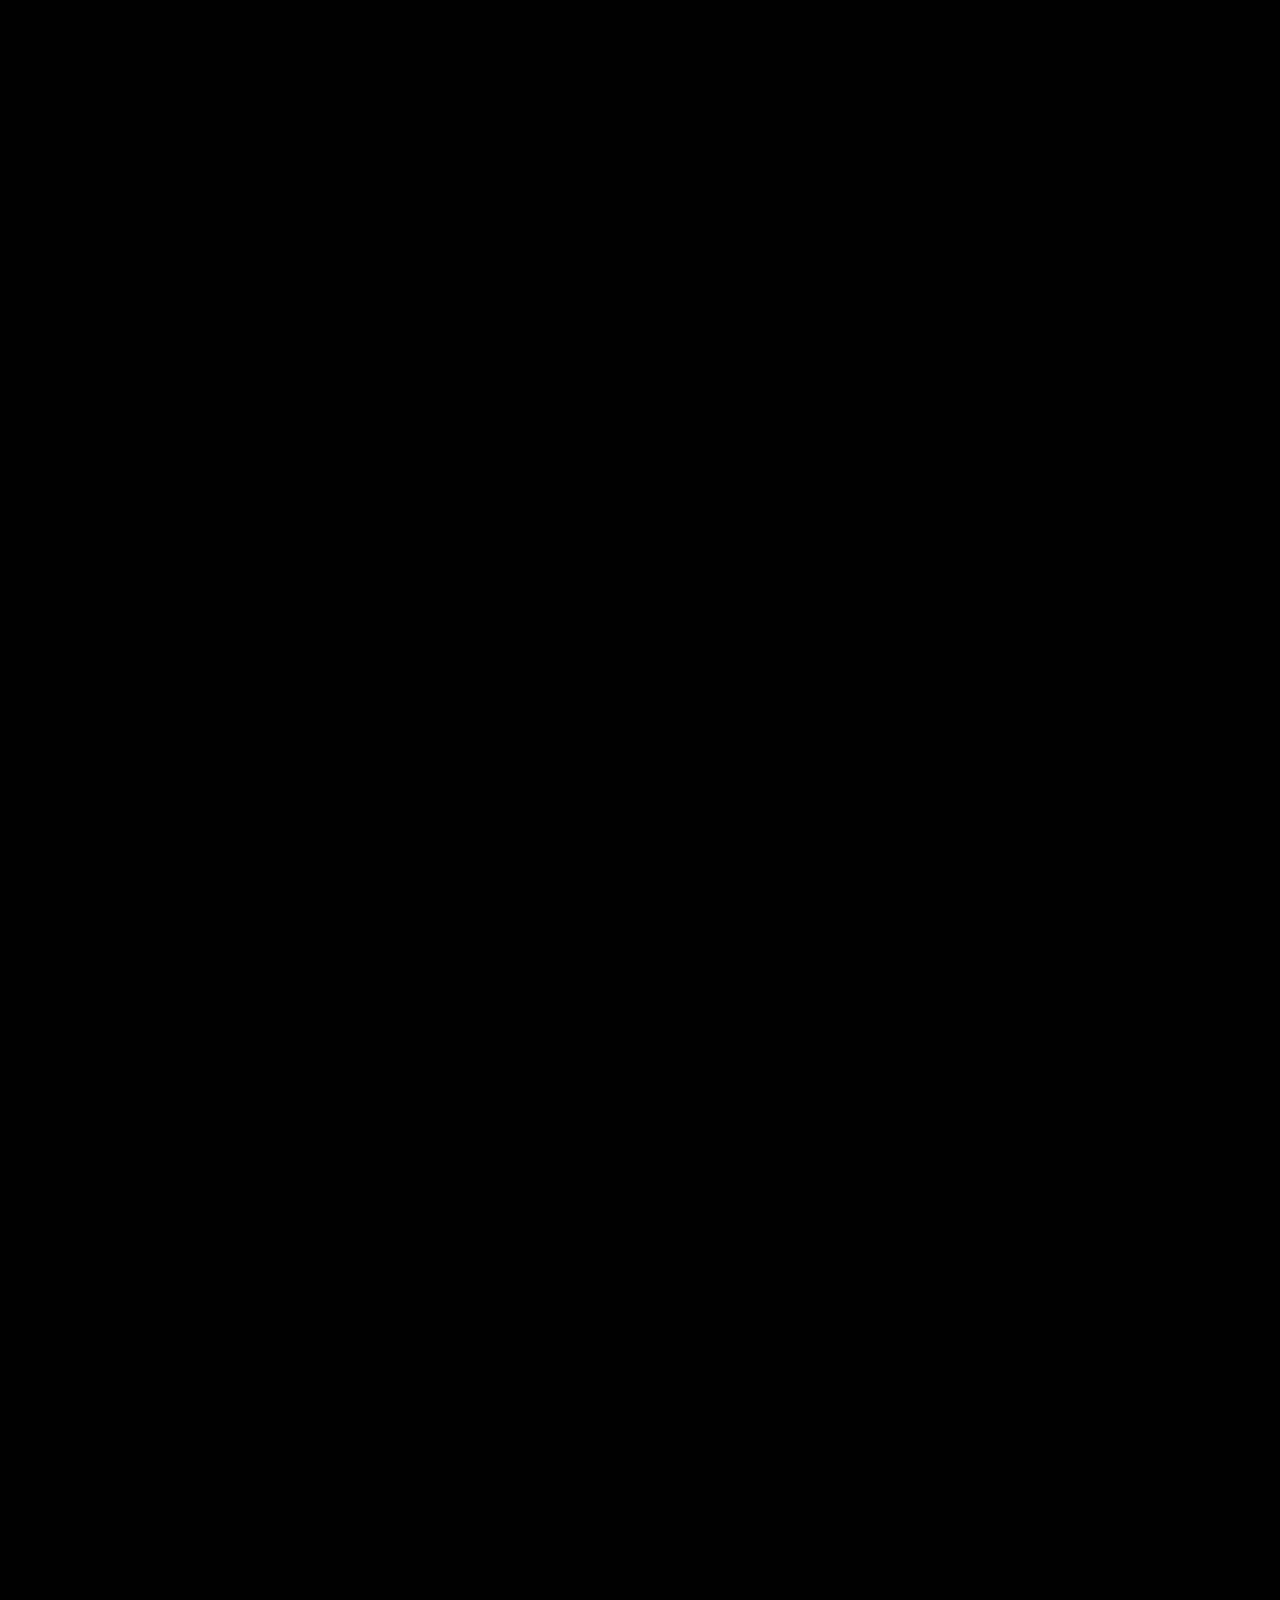
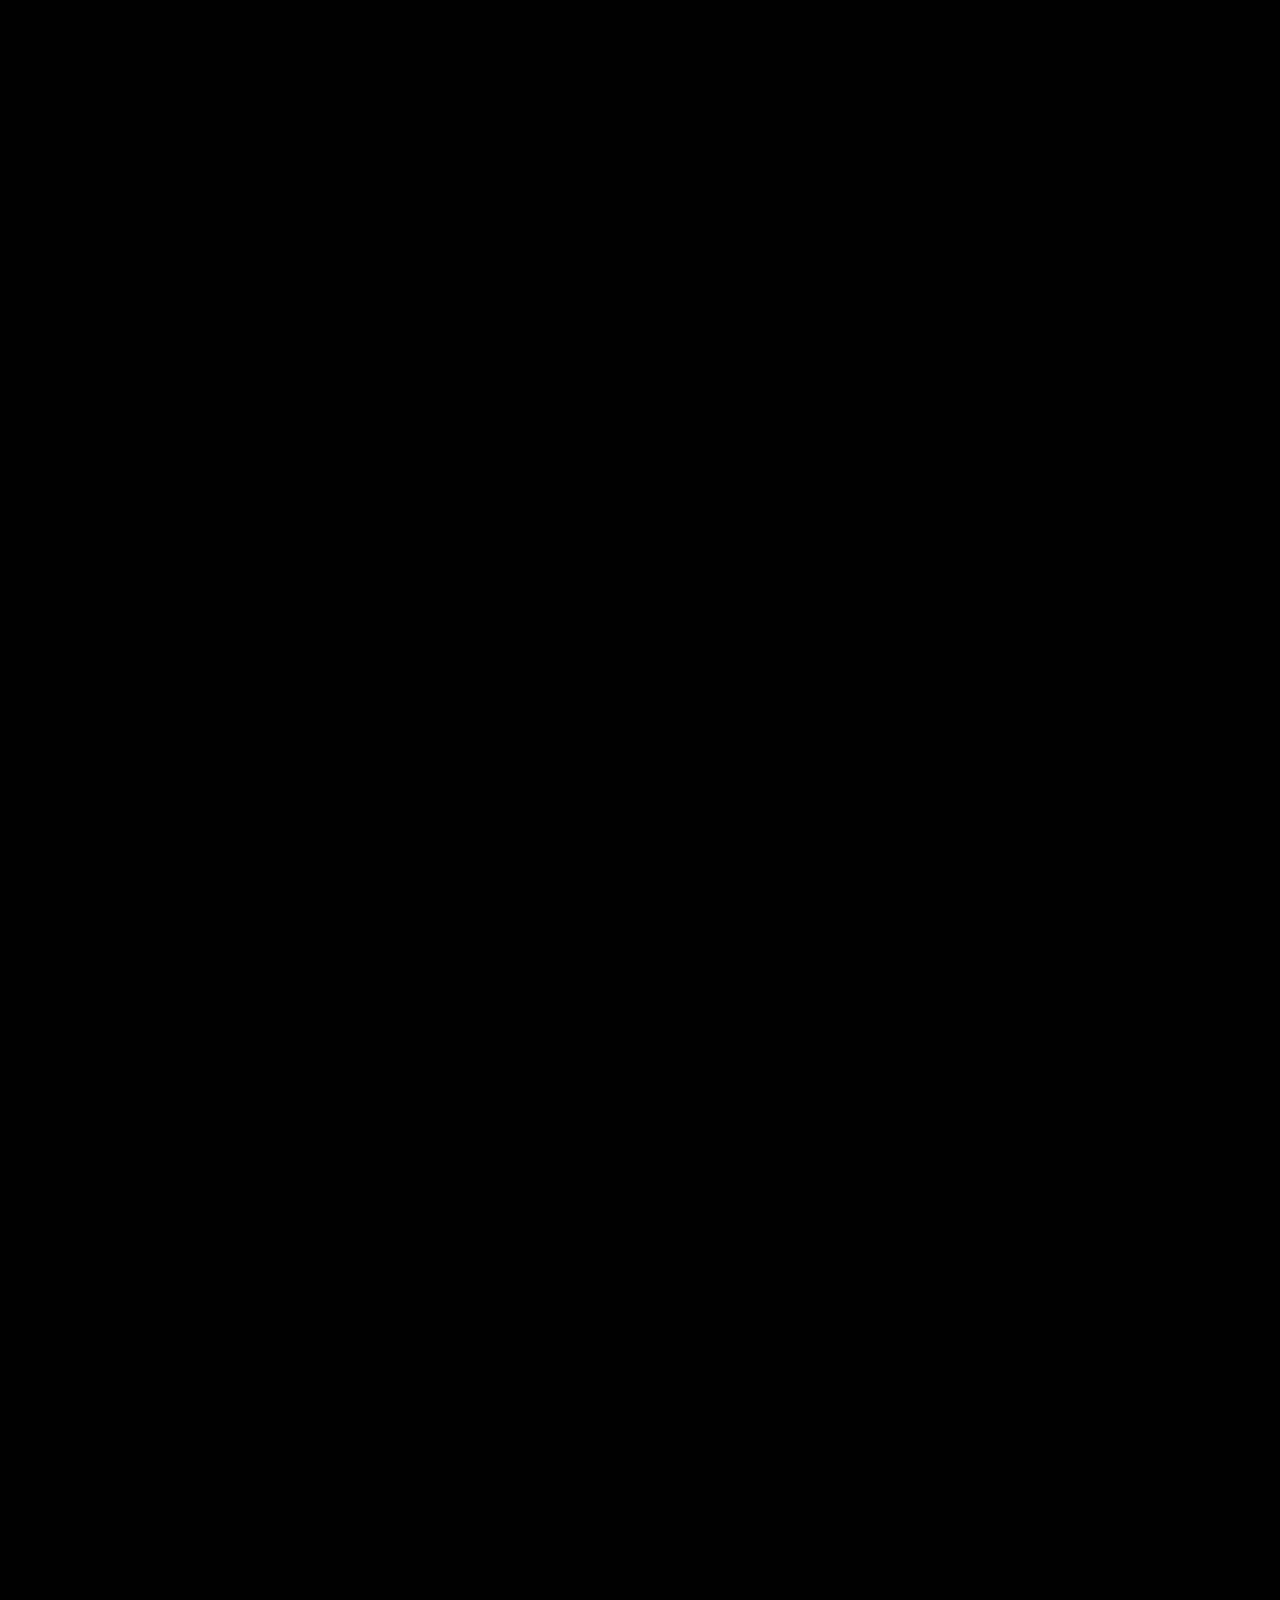
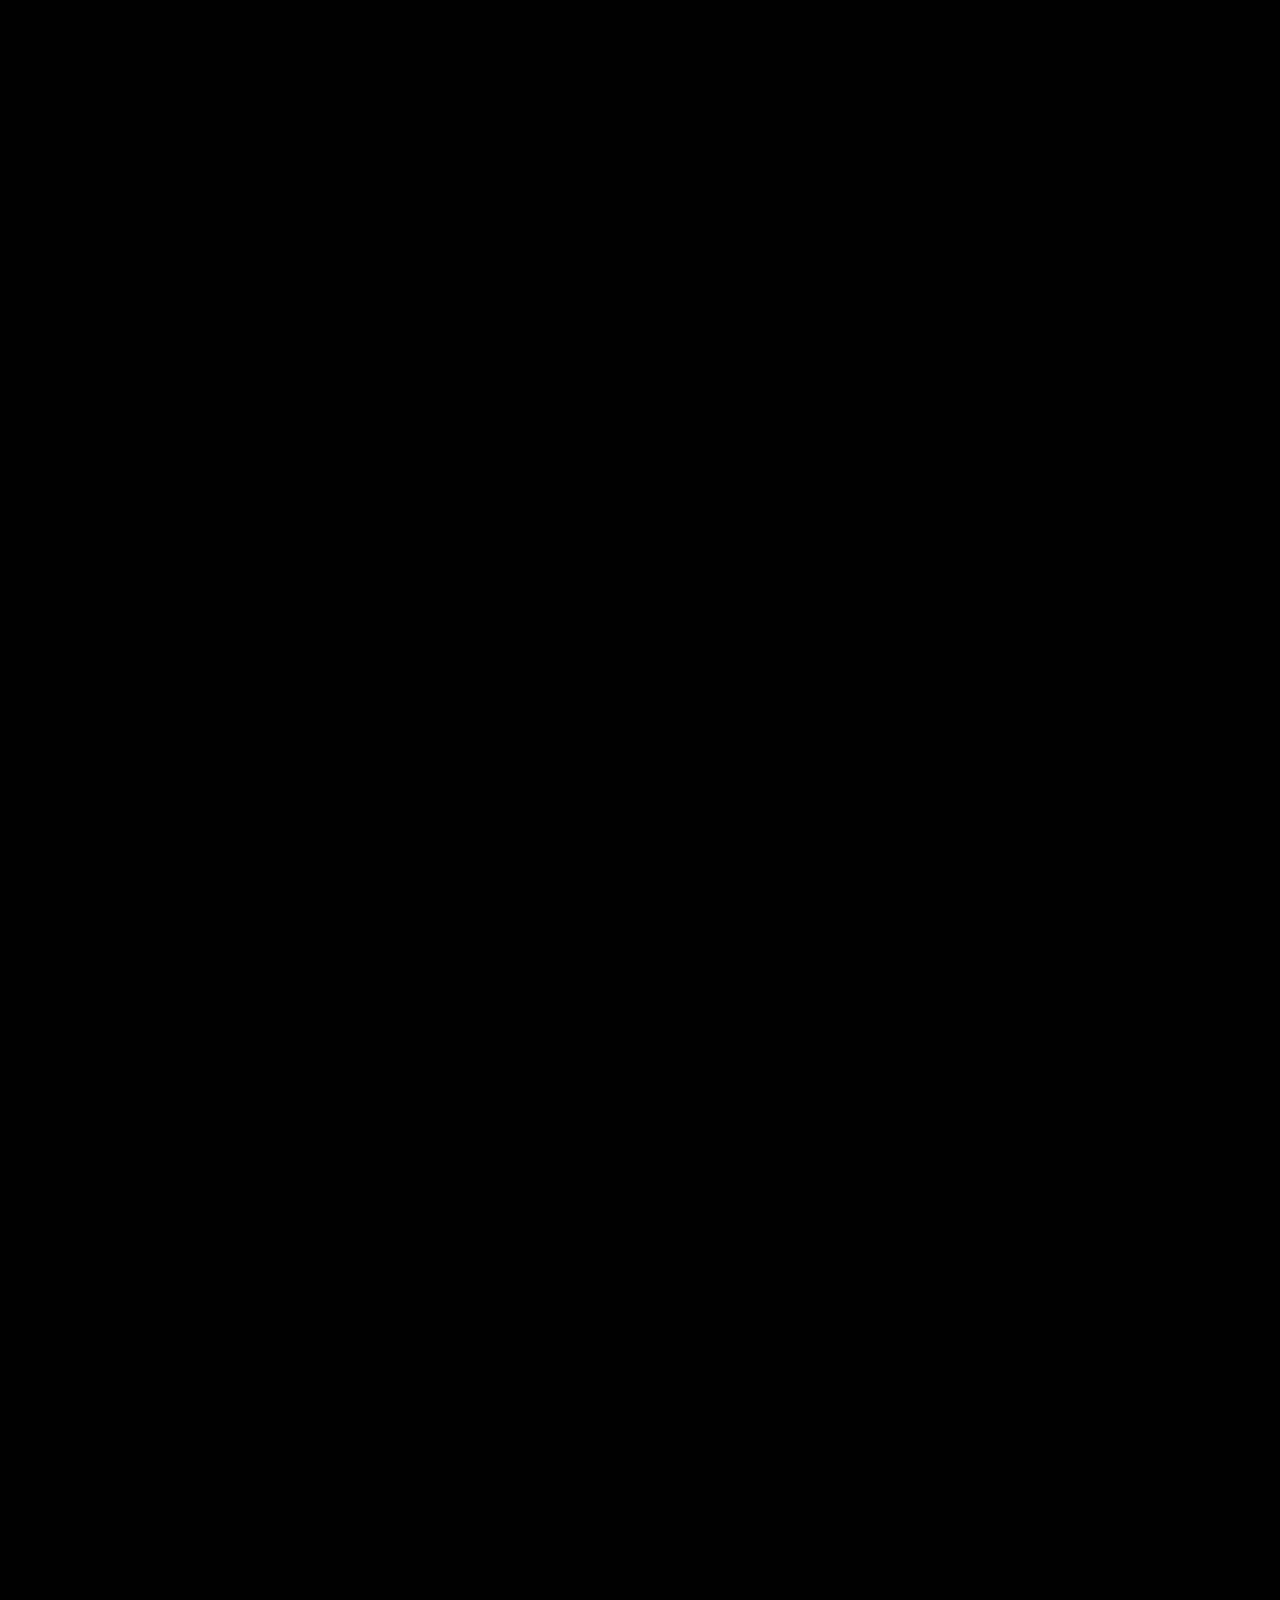
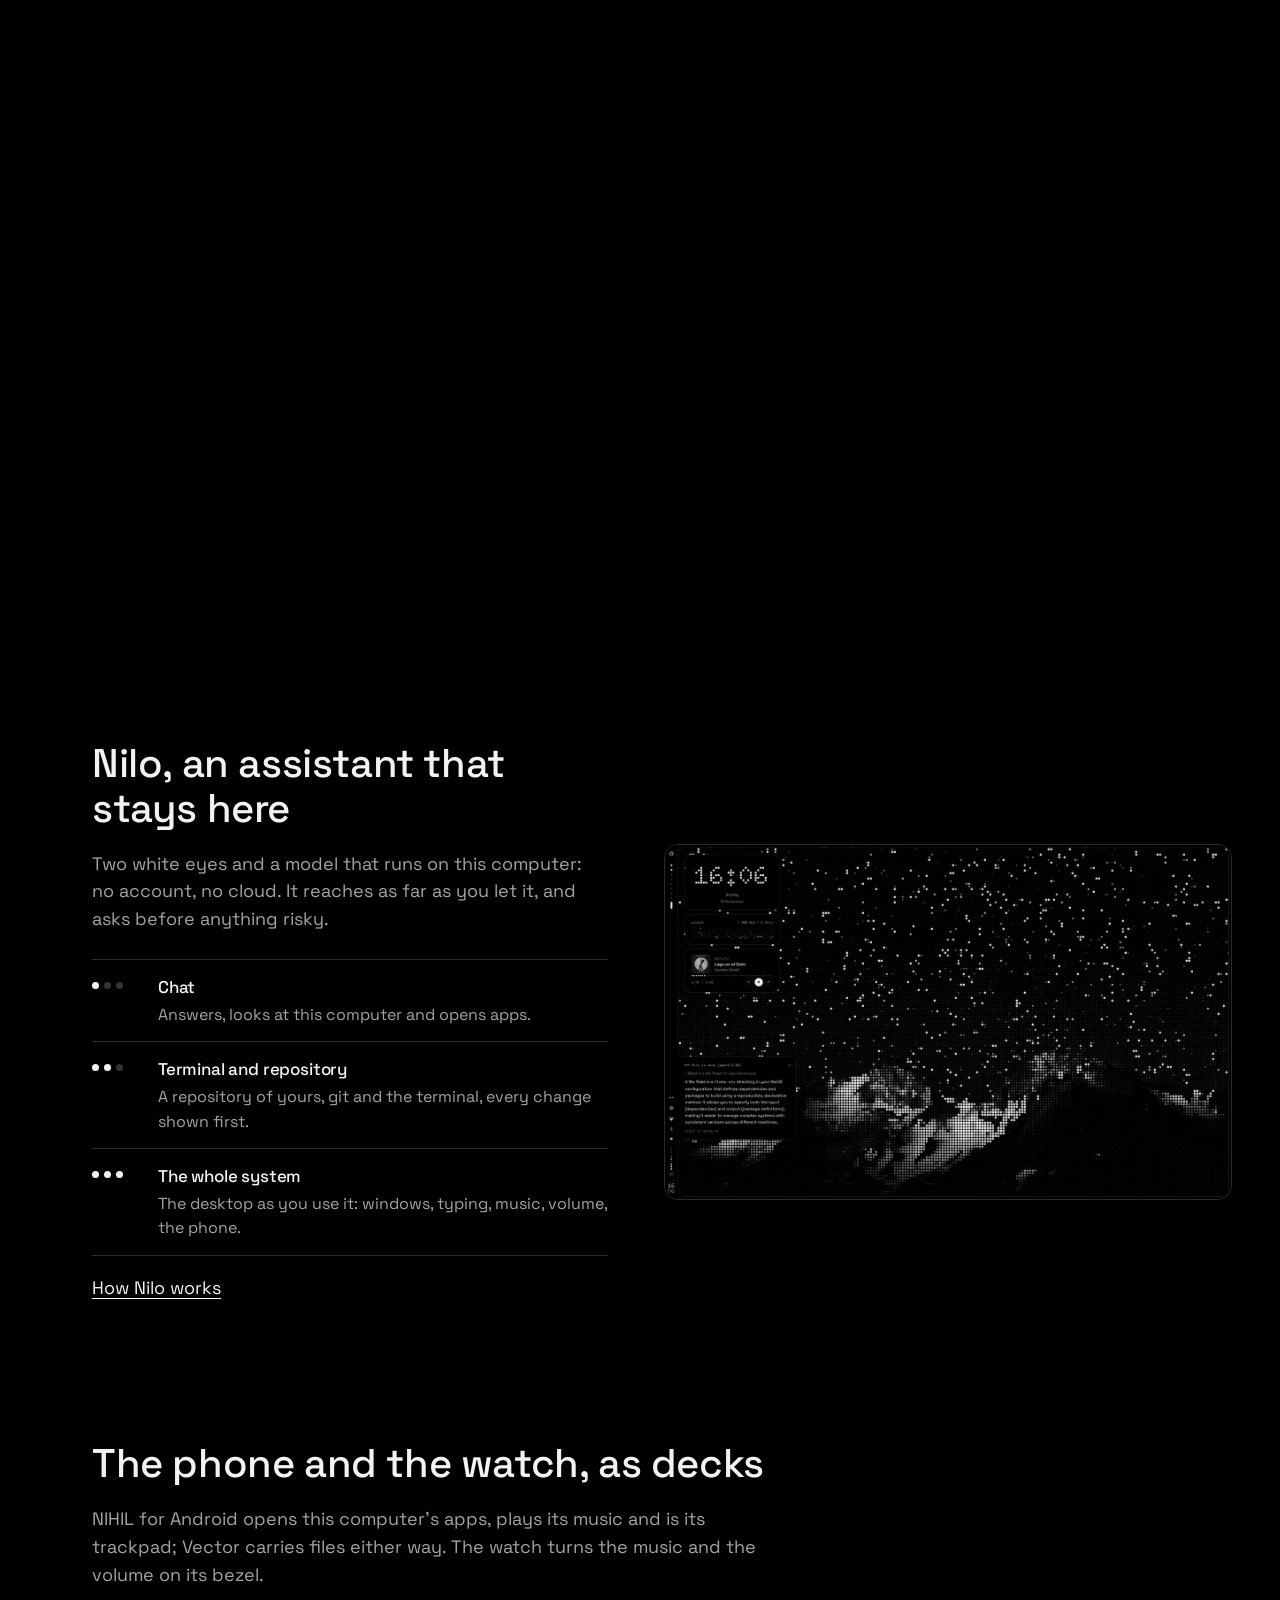
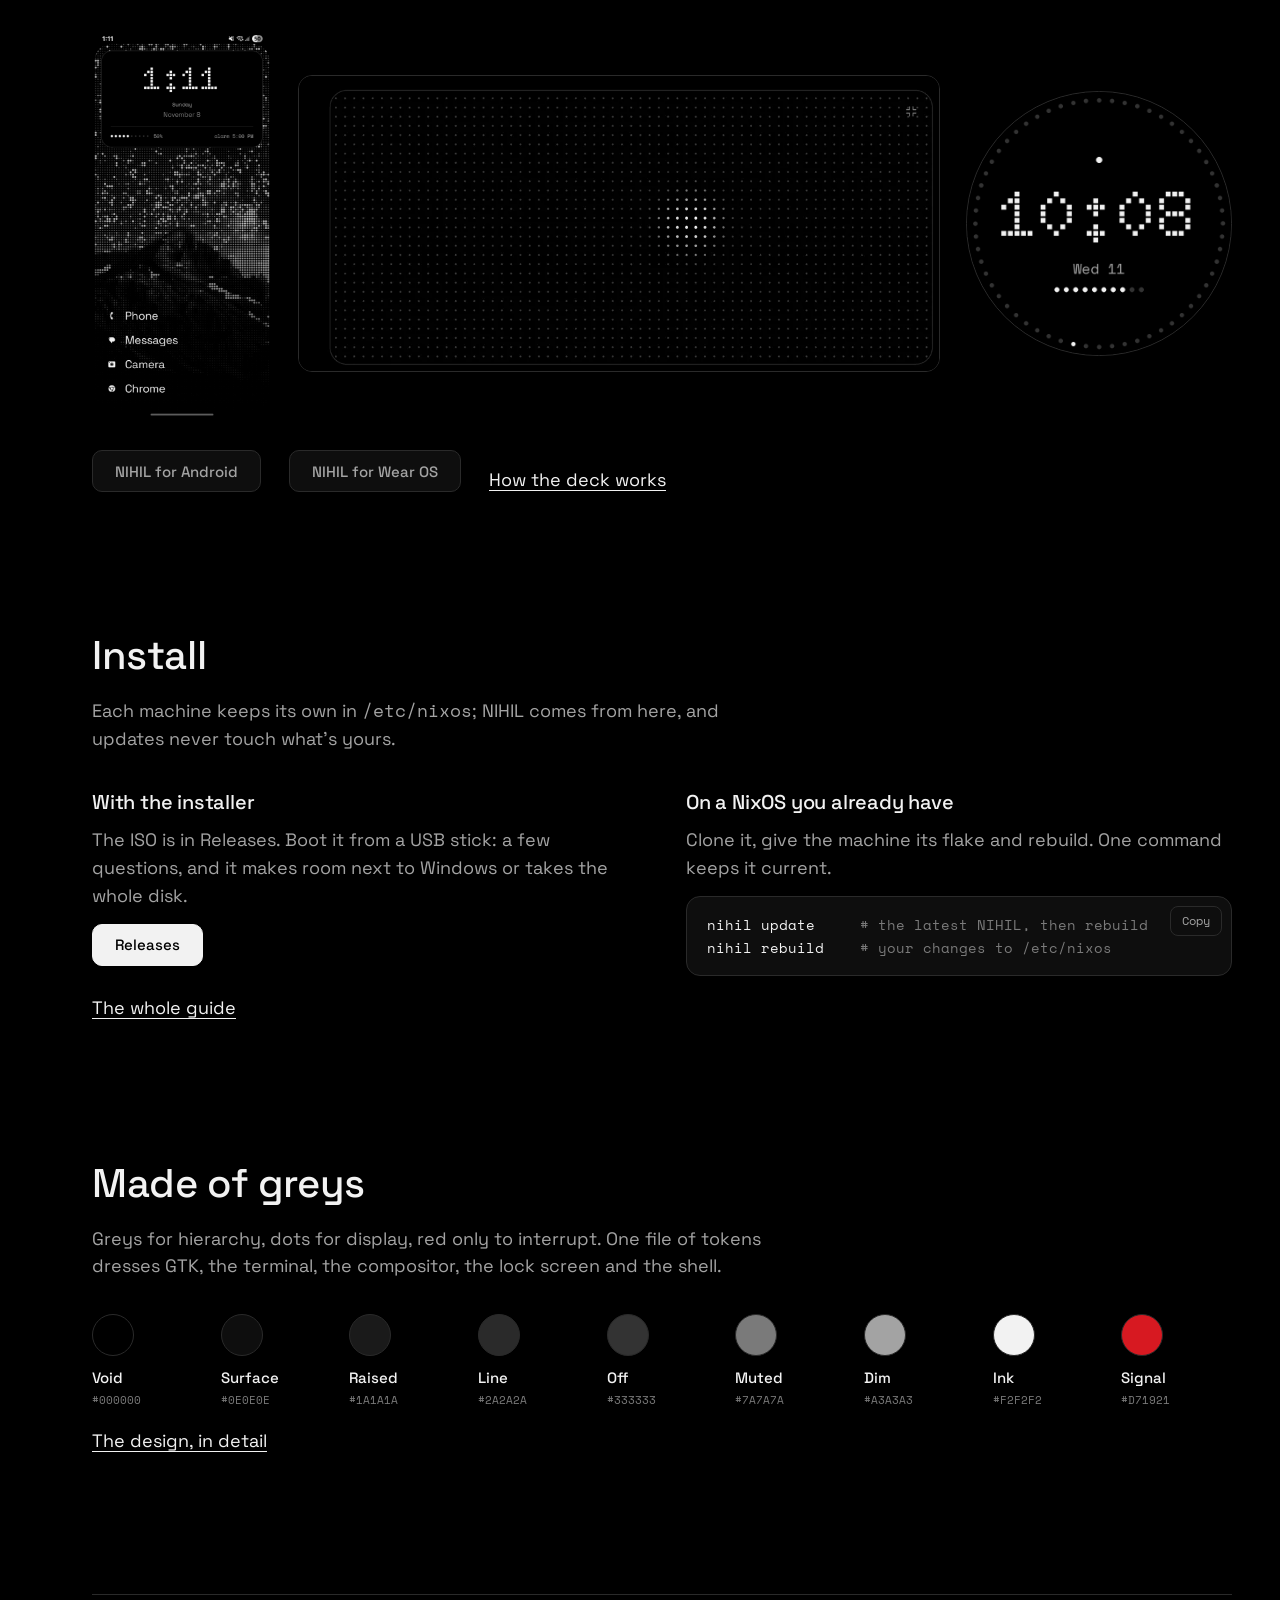
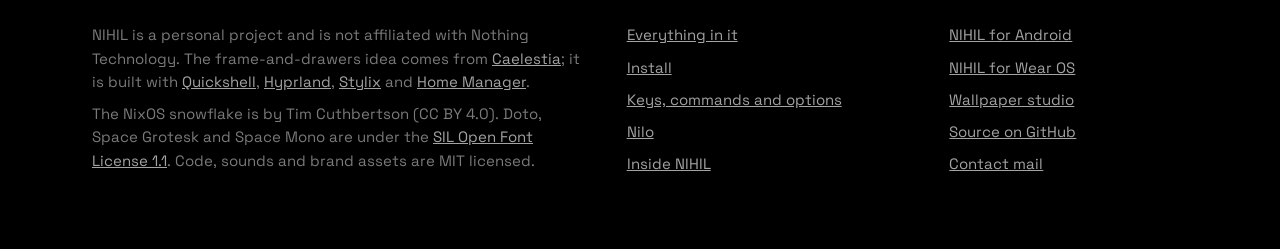
==== commit df8205eb: "README and site: the boot splash isn't made from the tokens Plymouth draws its own greys, so the boo" ====
--- a/docs/index.html
+++ b/docs/index.html
@@ -342,7 +342,7 @@
     <section class="block" id="design" aria-labelledby="design-title">
       <div class="prose">
         <h2 id="design-title">Made of greys</h2>
-        <p class="quiet">Greys for hierarchy, dots for display, red only to interrupt. One file of tokens dresses GTK, the terminal, the compositor, the lock screen, the boot splash and the shell.</p>
+        <p class="quiet">Greys for hierarchy, dots for display, red only to interrupt. One file of tokens dresses GTK, the terminal, the compositor, the lock screen and the shell.</p>
       </div>
       <ul class="palette" aria-label="Palette">
         <li><span class="led" style="background:#000000"></span><b>Void</b><code>#000000</code></li>
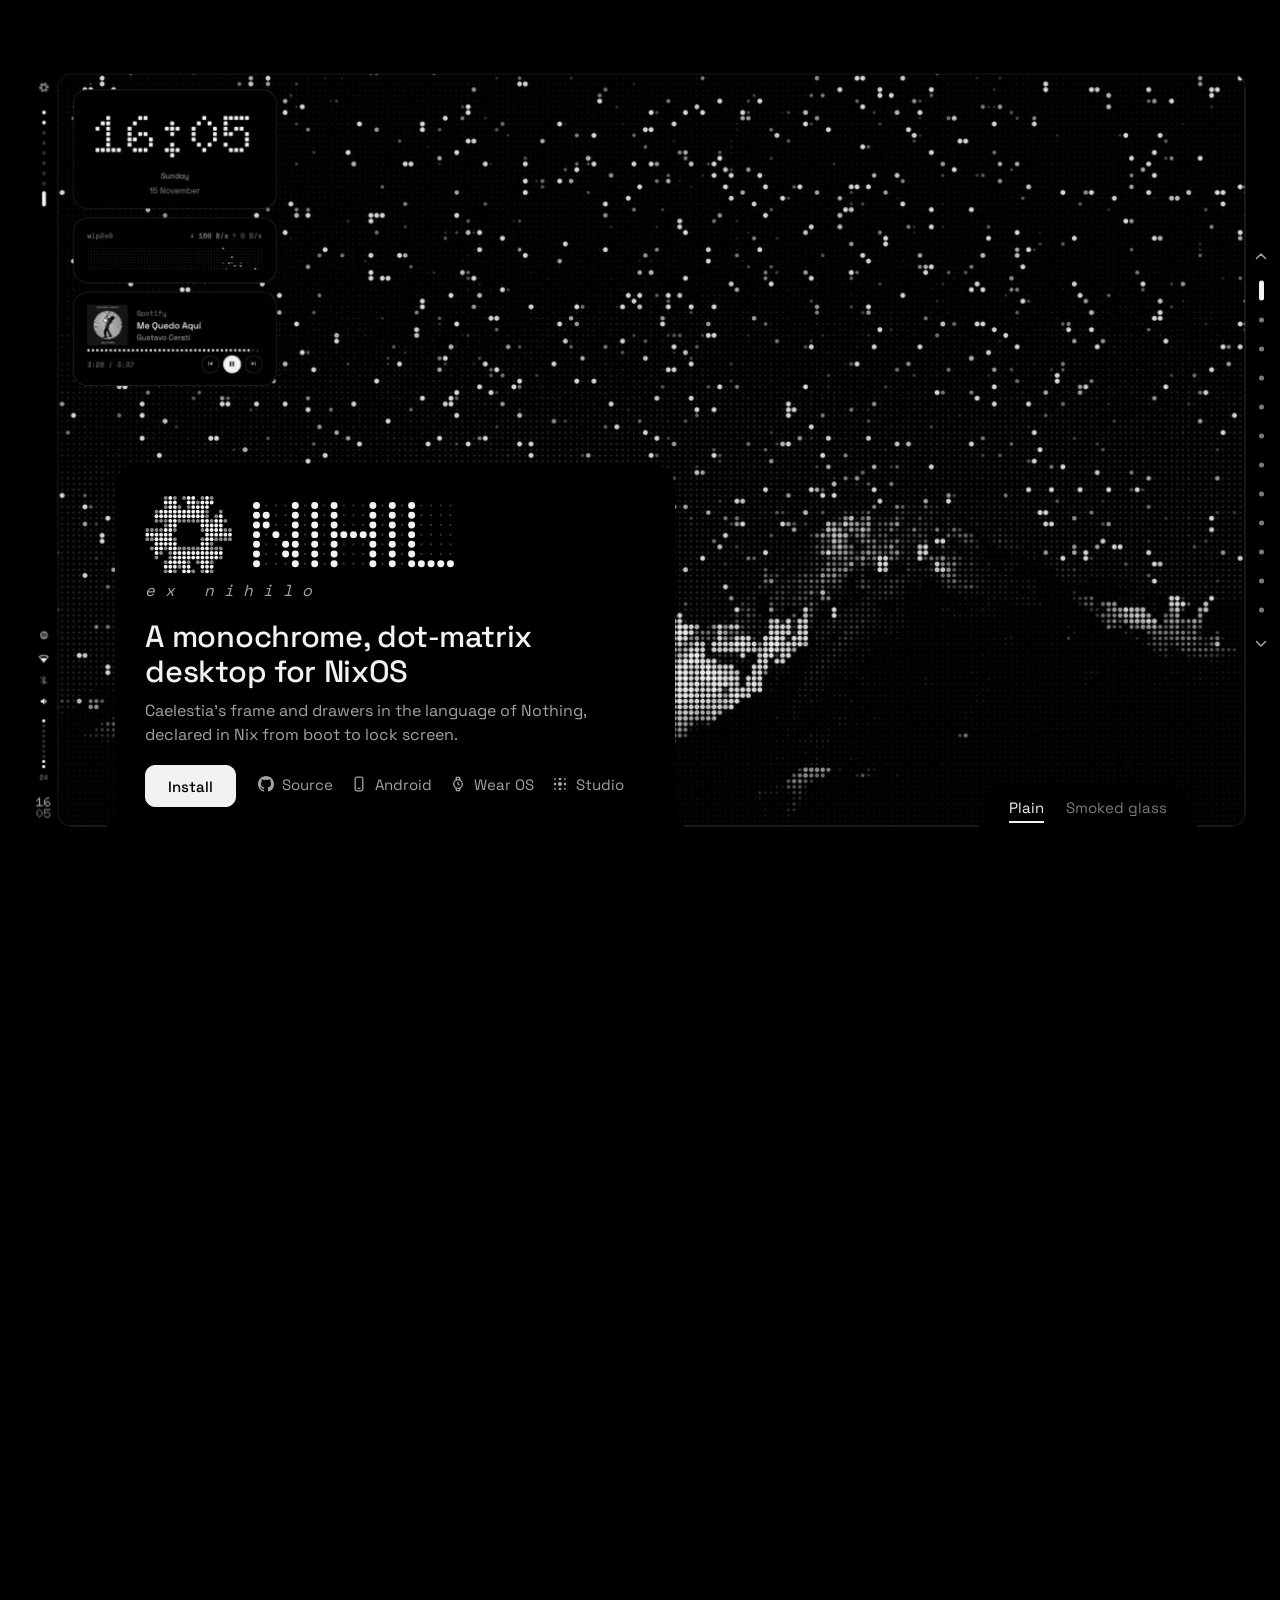
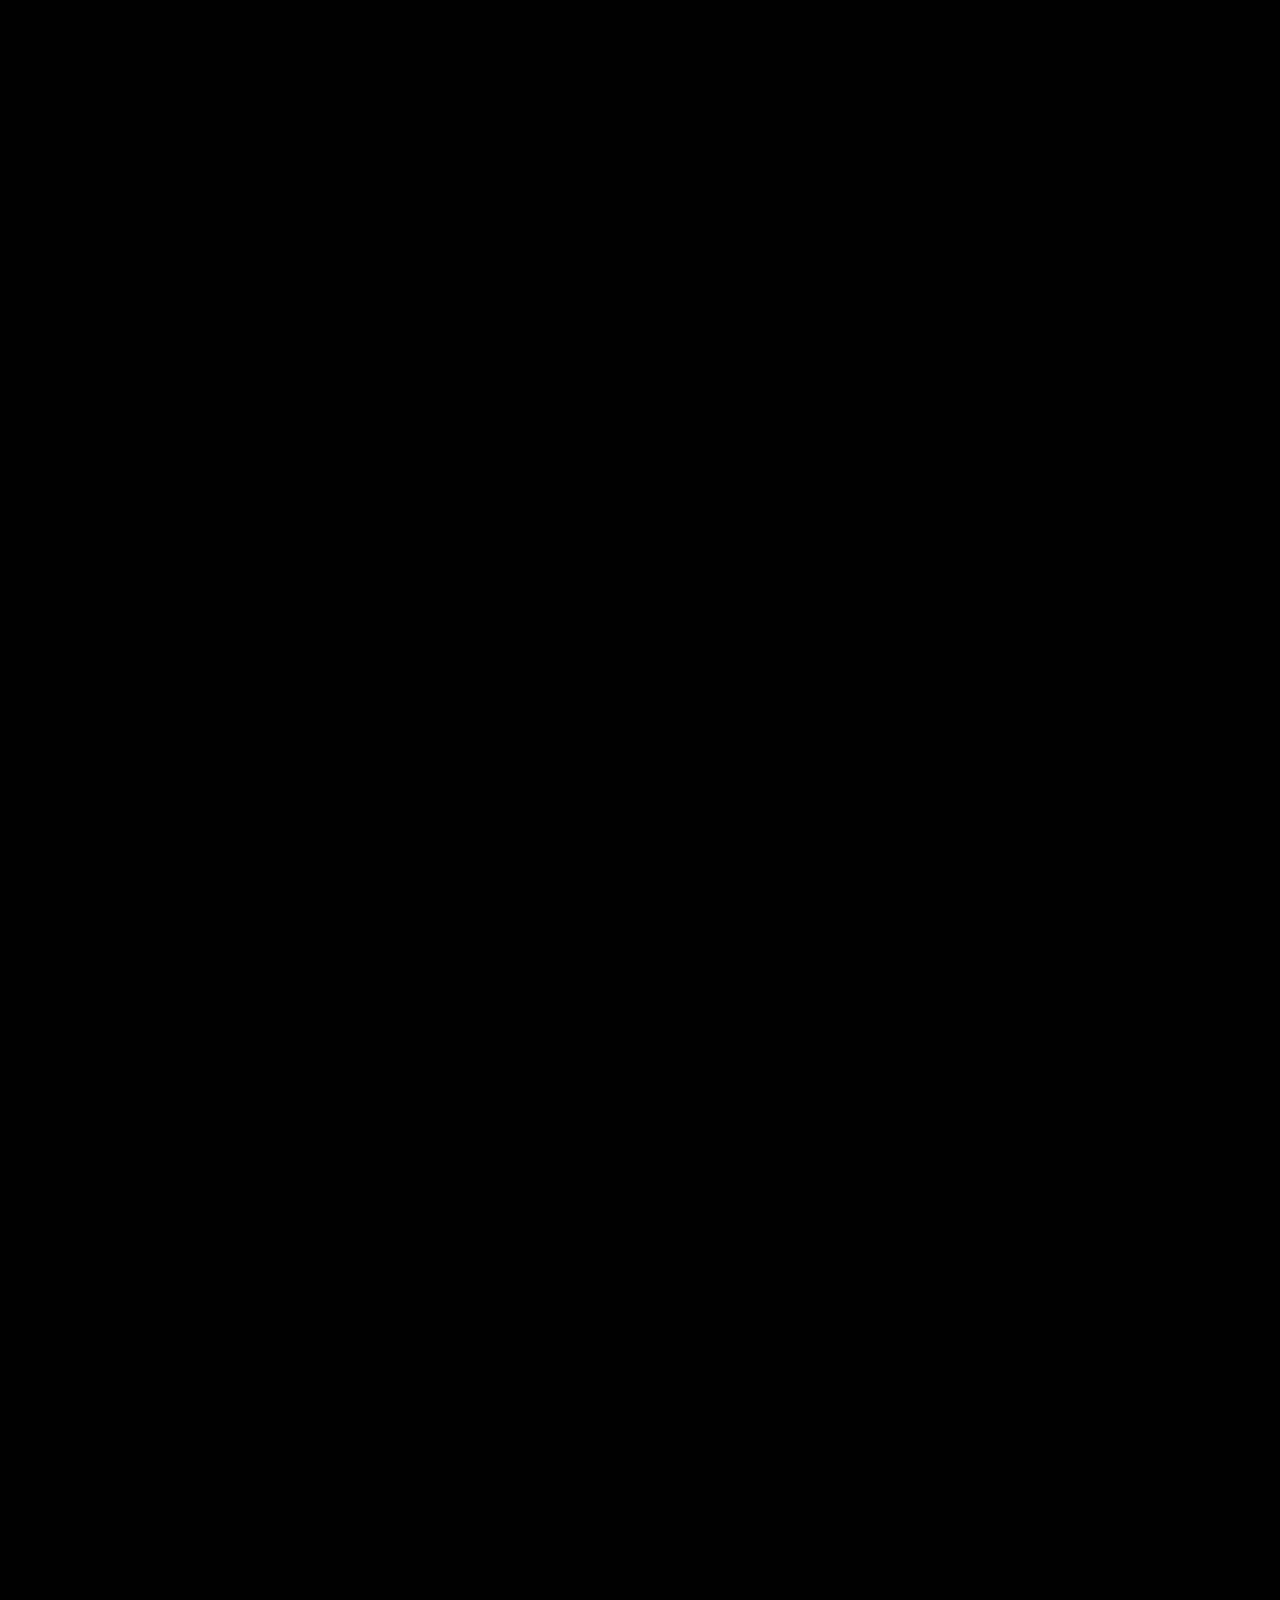
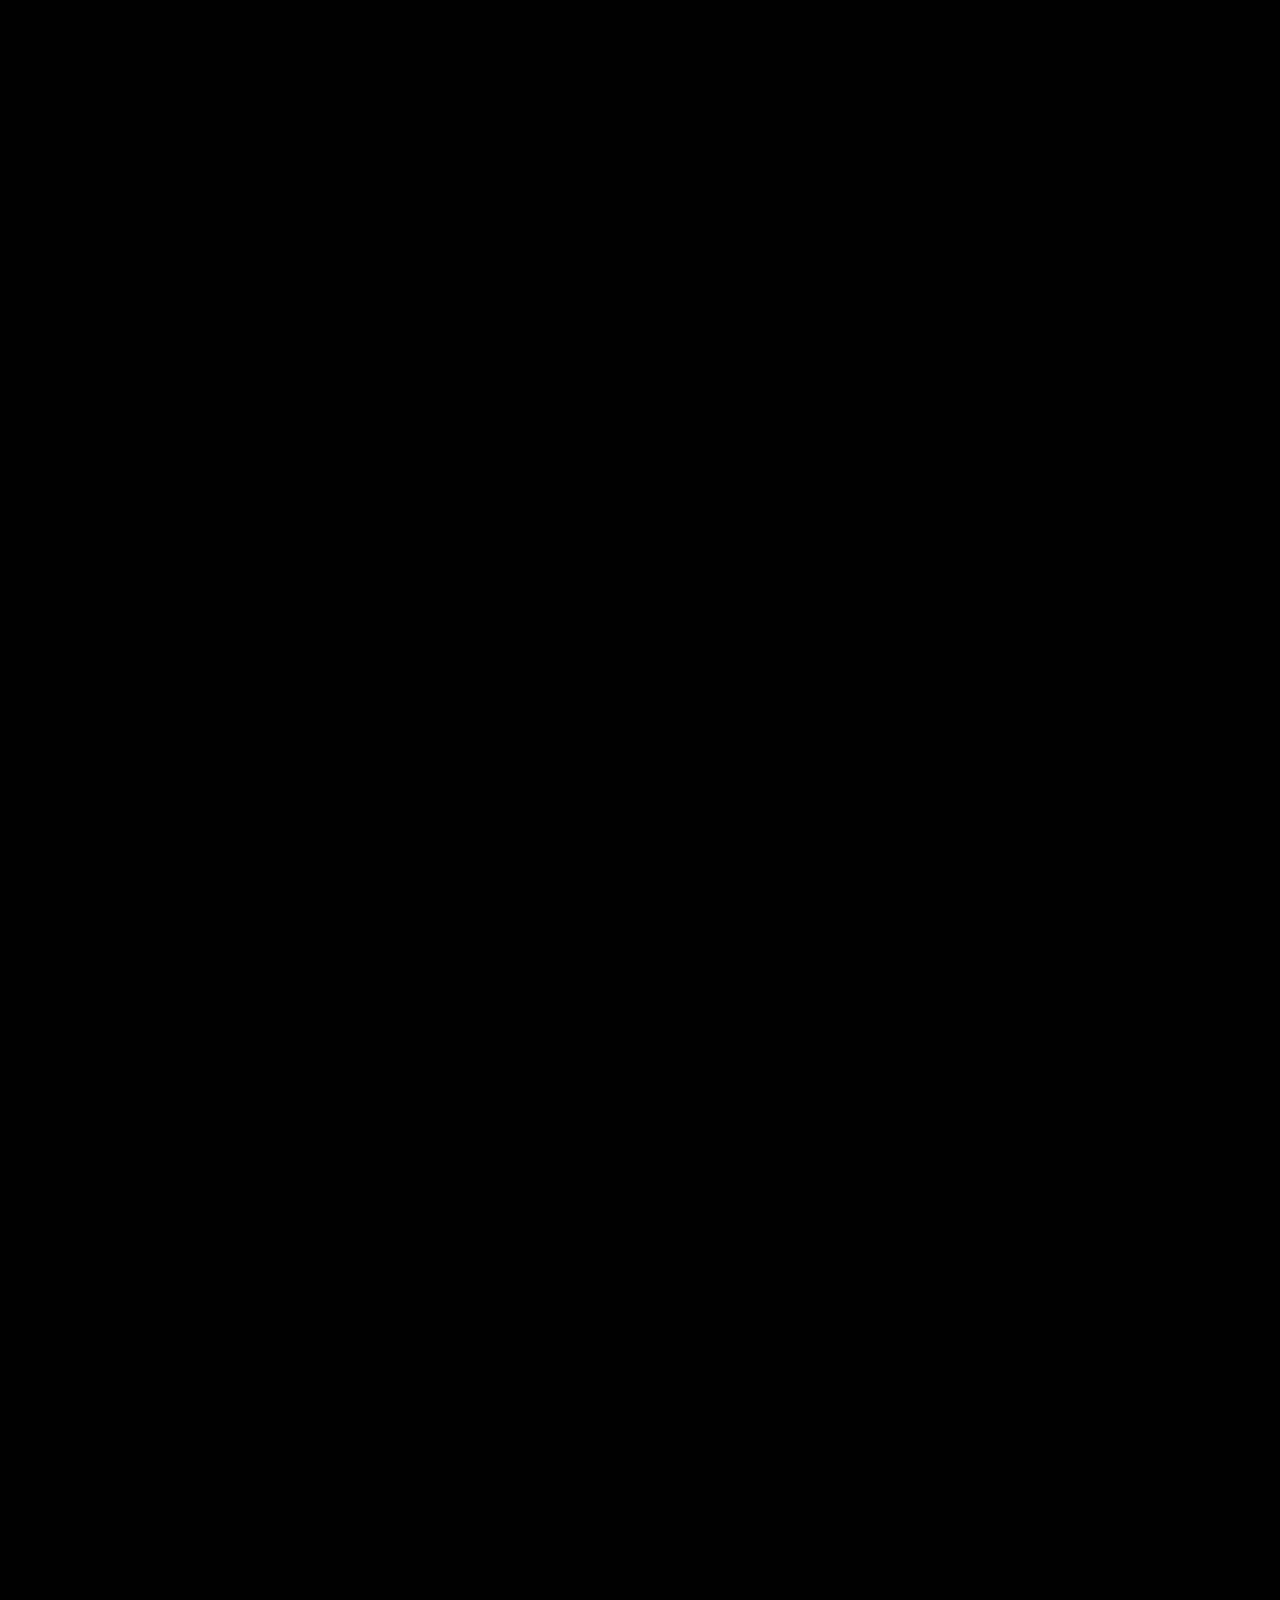
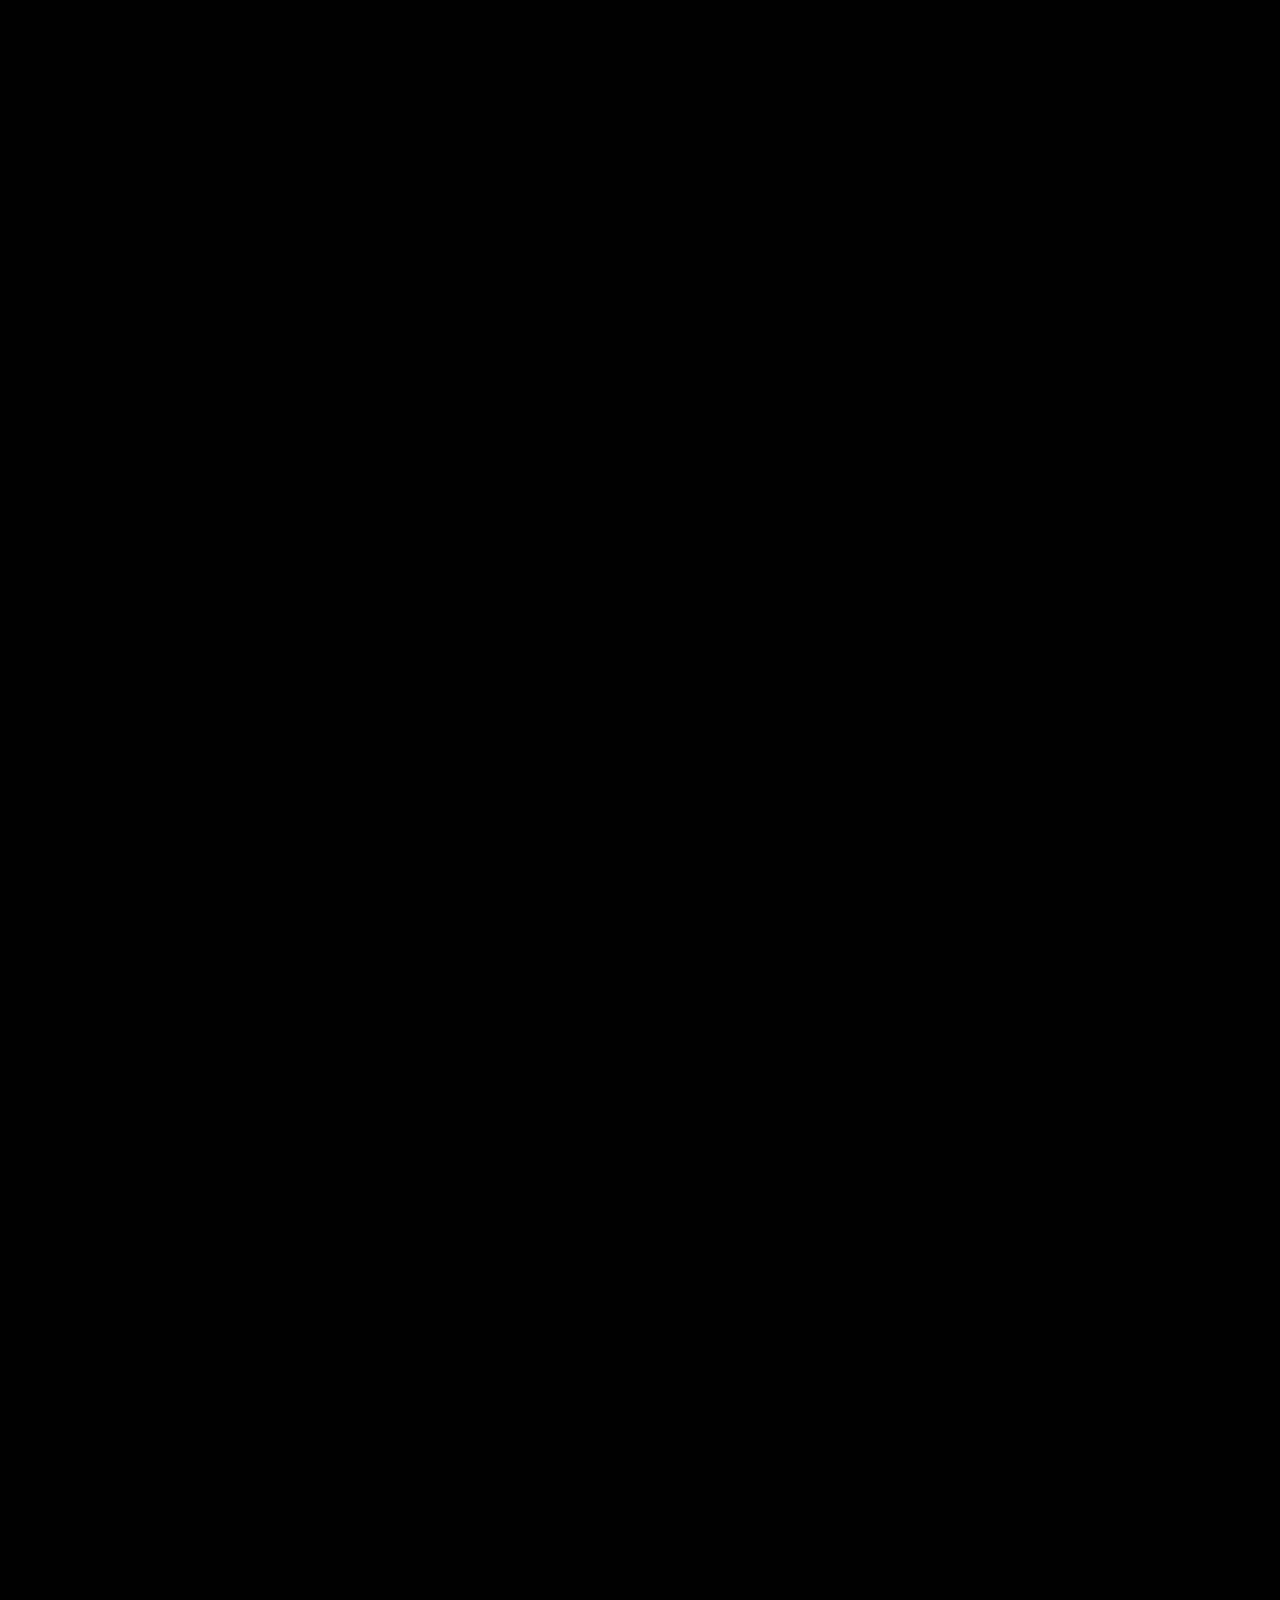
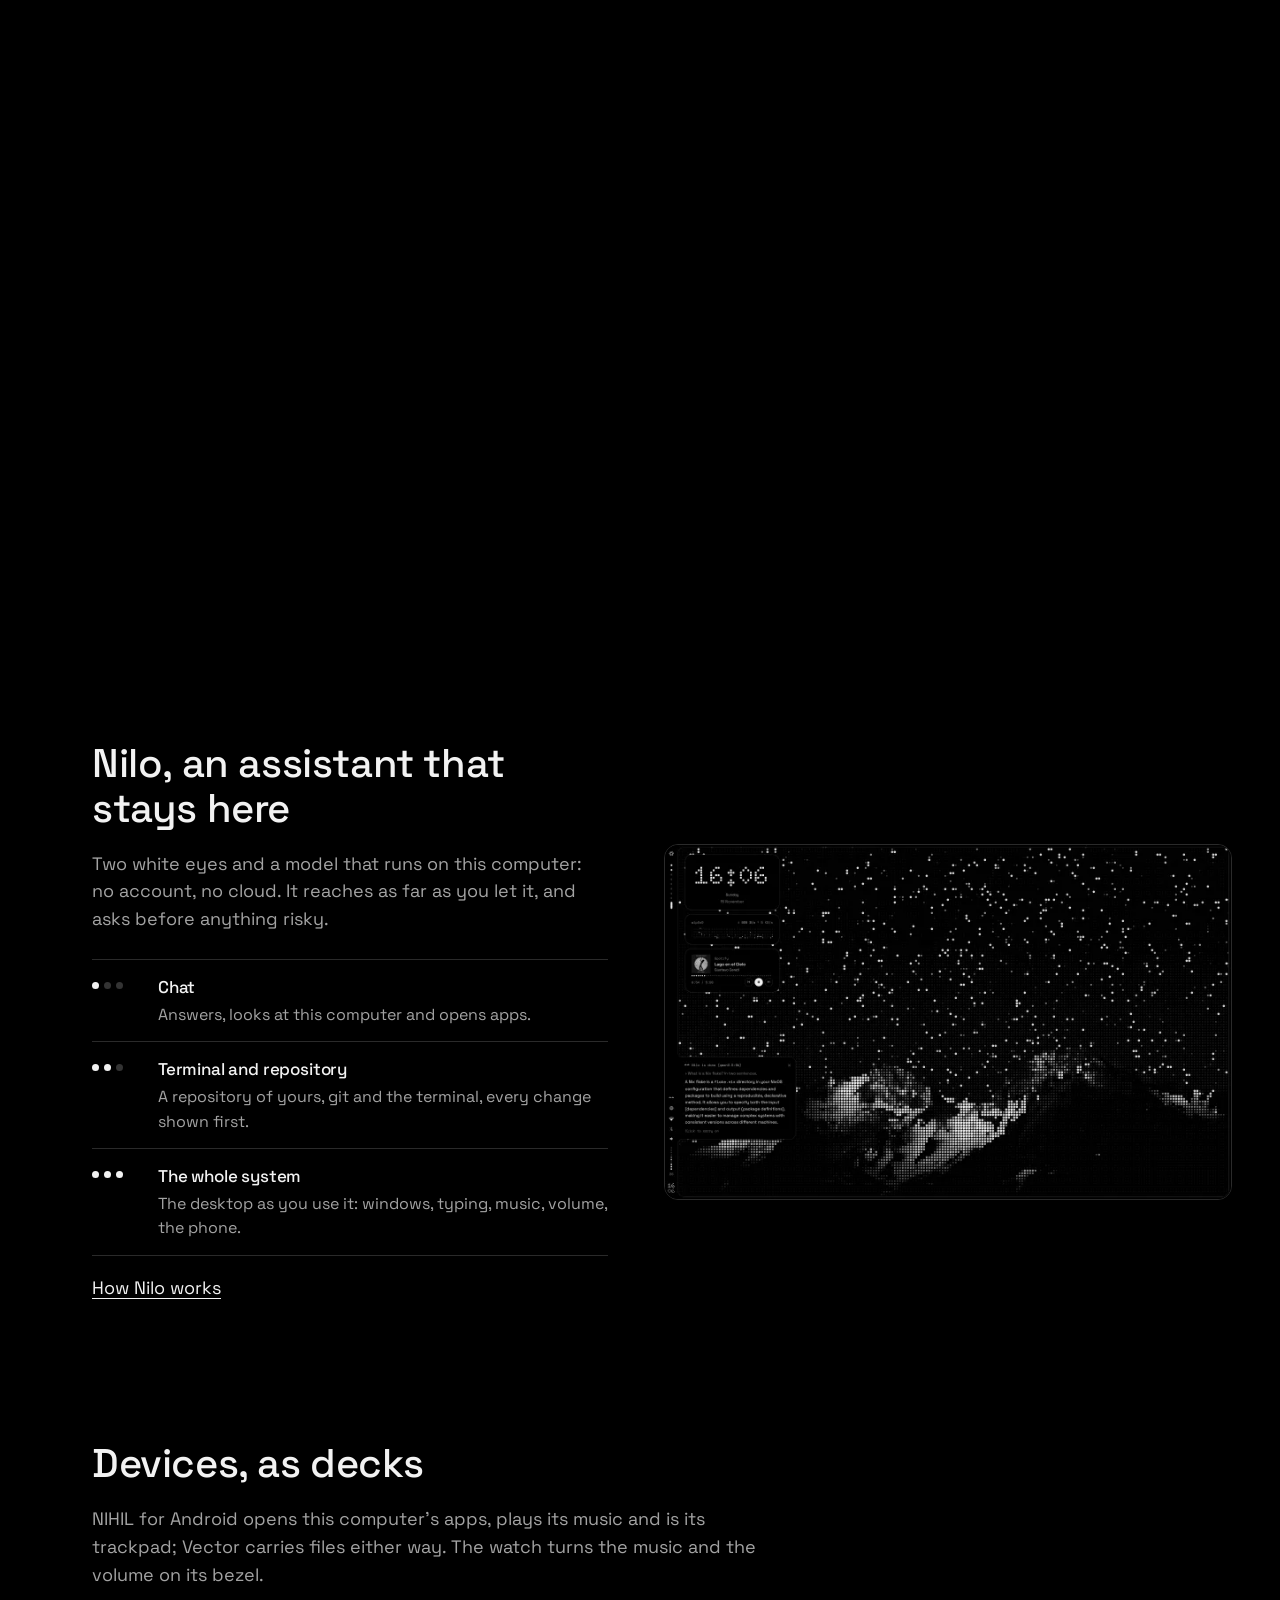
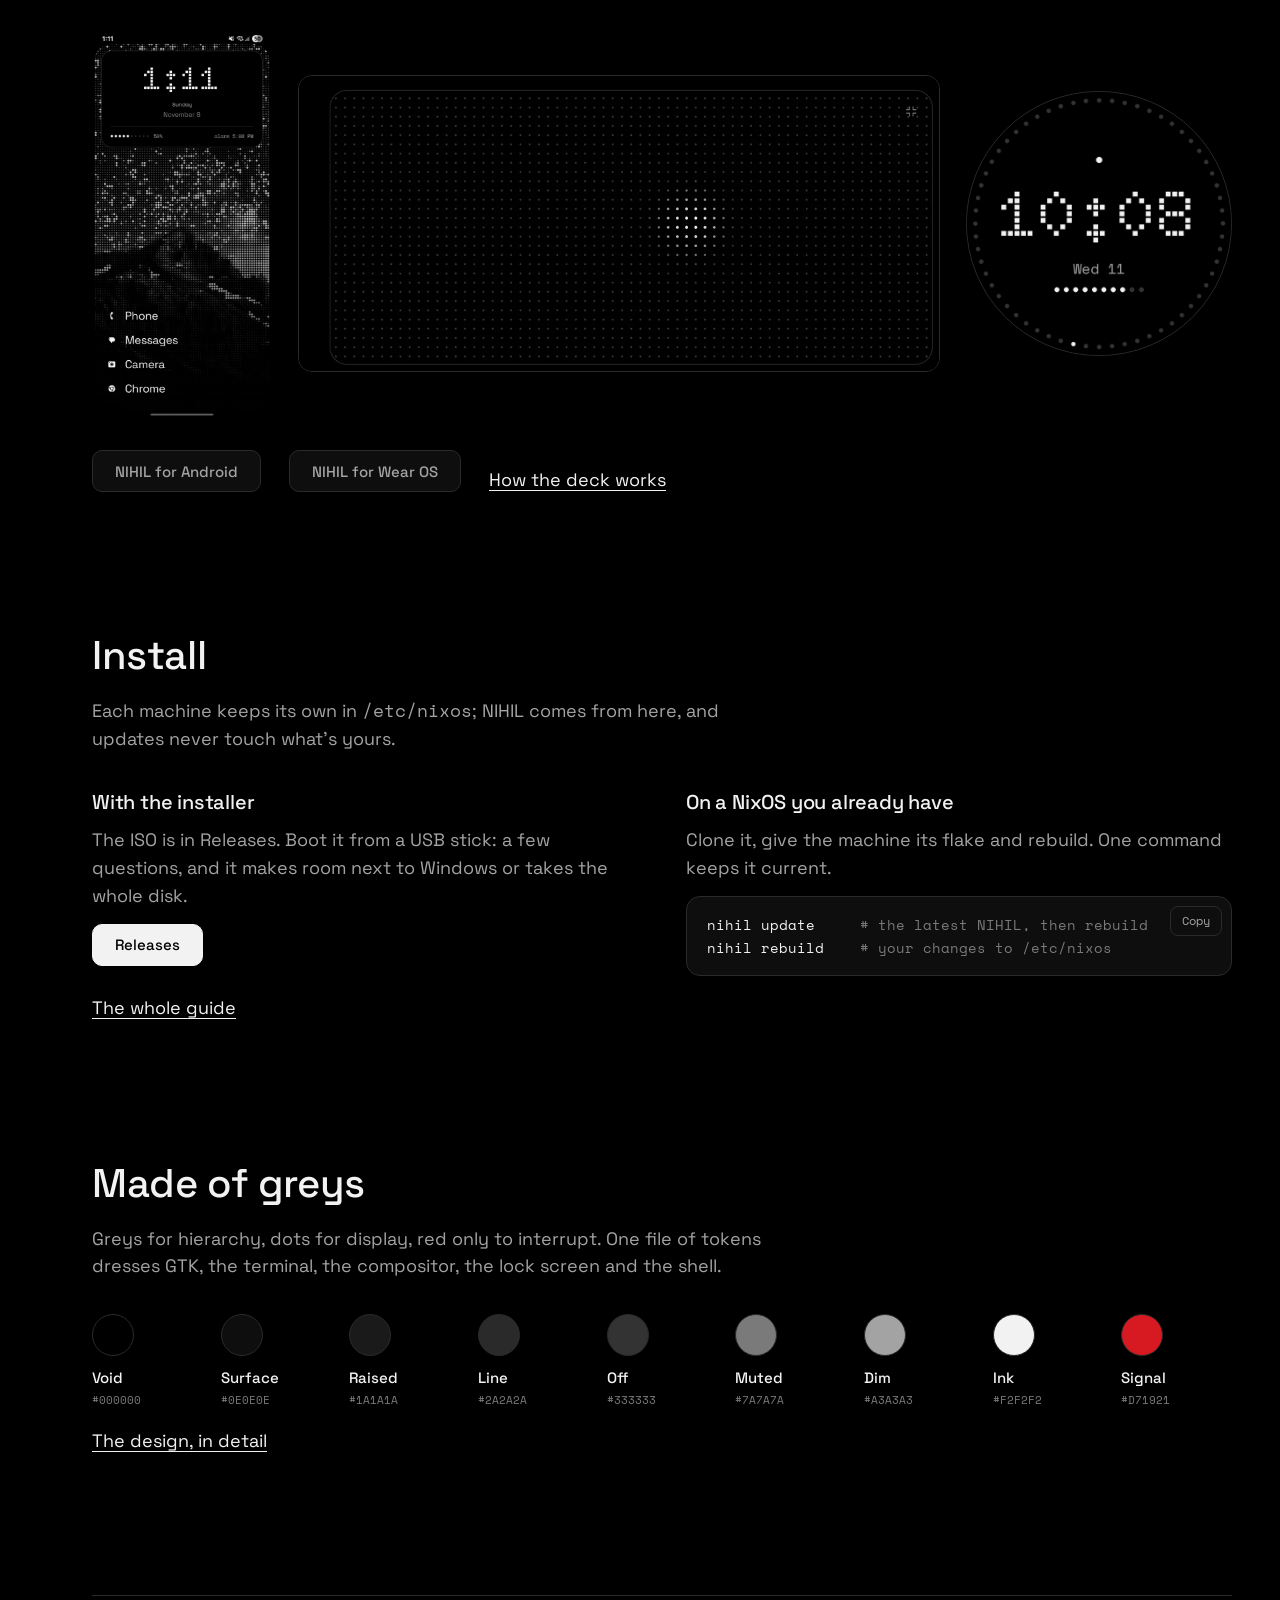
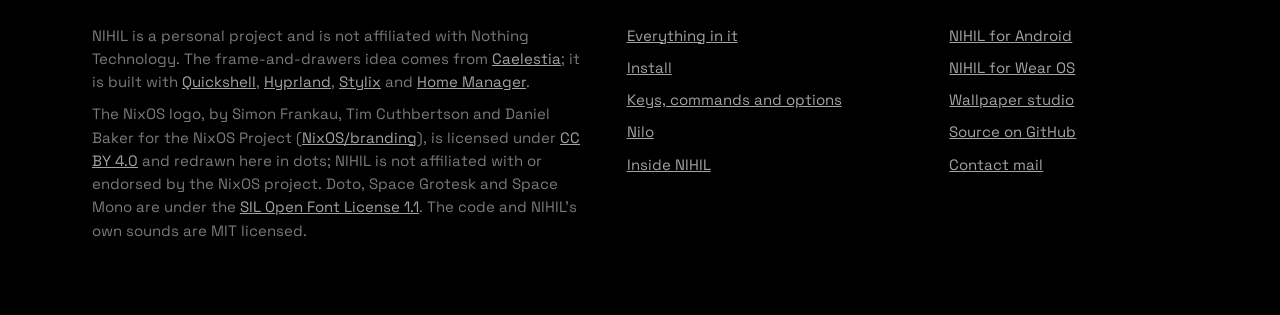
==== commit bbdd9a69: "Docs: whose logos, which sounds, «Devices», and pictures in WebP The README and the site gave the Ni" ====
--- a/docs/index.html
+++ b/docs/index.html
@@ -150,7 +150,7 @@
     <ul class="leds">
       <li><a href="#top"><span class="tip">The desktop</span></a></li>
       <li><a href="#nilo"><span class="tip">Nilo</span></a></li>
-      <li><a href="#devices"><span class="tip">Phone and watch</span></a></li>
+      <li><a href="#devices"><span class="tip">Devices</span></a></li>
       <li><a href="#install"><span class="tip">Install</span></a></li>
       <li><a href="#design"><span class="tip">Design</span></a></li>
     </ul>
@@ -296,25 +296,25 @@
           <a class="more" href="https://github.com/poligle/Nihil-Shell/blob/nihil/docs/nilo.md">How Nilo works</a>
         </div>
         <figure class="shot">
-          <img src="assets/screens/small/nilo-done-1200.webp" srcset="assets/screens/small/nilo-done-640.webp 640w, assets/screens/small/nilo-done-1200.webp 1200w, assets/screens/nilo-done.png 1920w" sizes="(max-width: 860px) 100vw, 600px" width="1920" height="1200" loading="lazy" alt="Nilo's answer in a panel out of the bar, next to its eyes, after the launcher was closed while it wrote.">
+          <img src="assets/screens/small/nilo-done-1200.webp" srcset="assets/screens/small/nilo-done-640.webp 640w, assets/screens/small/nilo-done-1200.webp 1200w, assets/screens/nilo-done.webp 1920w" sizes="(max-width: 860px) 100vw, 600px" width="1920" height="1200" loading="lazy" alt="Nilo's answer in a panel out of the bar, next to its eyes, after the launcher was closed while it wrote.">
         </figure>
       </div>
     </section>
 
     <section class="block" id="devices" aria-labelledby="devices-title">
       <div class="prose">
-        <h2 id="devices-title">The phone and the watch, as decks</h2>
+        <h2 id="devices-title">Devices, as decks</h2>
         <p class="quiet">NIHIL for Android opens this computer's apps, plays its music and is its trackpad; Vector carries files either way. The watch turns the music and the volume on its bezel.</p>
       </div>
       <div class="devices">
-        <img class="phone" src="assets/screens/android/home.webp" width="1080" height="2340" loading="lazy" alt="NIHIL Launcher's home screen: the frame, the clock in dots and the apps in grey.">
+        <img class="phone" src="assets/screens/android/small/home-540.webp" srcset="assets/screens/android/small/home-540.webp 540w, assets/screens/android/home.webp 1080w" sizes="(max-width: 860px) 33vw, 190px" width="1080" height="2340" loading="lazy" alt="NIHIL Launcher's home screen: the frame, the clock in dots and the apps in grey.">
         <figure class="shot deck"><img src="assets/screens/android/small/deck-trackpad-1000.webp" width="1000" height="462" loading="lazy" alt="The phone as this computer's trackpad: a field of dim dots, lit white around a finger."></figure>
         <img class="watch" src="wear/face.png" width="600" height="600" loading="lazy" alt="NIHIL's watch face on Wear OS: the time in dots.">
       </div>
       <div class="links">
         <a class="key" href="android/">NIHIL for Android</a>
         <a class="key" href="wear/">NIHIL for Wear OS</a>
-        <a class="more" href="https://github.com/poligle/Nihil-Shell/blob/nihil/docs/phone.md">How the deck works</a>
+        <a class="more" href="https://github.com/poligle/Nihil-Shell/blob/nihil/docs/devices.md">How the deck works</a>
       </div>
     </section>
 
@@ -365,7 +365,7 @@
   <div class="wrap">
     <div>
       <p>NIHIL is a personal project and is not affiliated with Nothing Technology. The frame-and-drawers idea comes from <a href="https://github.com/caelestia-dots/shell">Caelestia</a>; it is built with <a href="https://quickshell.org">Quickshell</a>, <a href="https://hyprland.org">Hyprland</a>, <a href="https://github.com/nix-community/stylix">Stylix</a> and <a href="https://github.com/nix-community/home-manager">Home Manager</a>.</p>
-      <p>The NixOS snowflake is by Tim Cuthbertson (CC BY 4.0). Doto, Space Grotesk and Space Mono are under the <a href="assets/fonts/OFL.txt">SIL Open Font License 1.1</a>. Code, sounds and brand assets are MIT licensed.</p>
+      <p>The NixOS logo, by Simon Frankau, Tim Cuthbertson and Daniel Baker for the NixOS Project (<a href="https://github.com/NixOS/branding">NixOS/branding</a>), is licensed under <a href="https://creativecommons.org/licenses/by/4.0/">CC BY 4.0</a> and redrawn here in dots; NIHIL is not affiliated with or endorsed by the NixOS project. Doto, Space Grotesk and Space Mono are under the <a href="assets/fonts/OFL.txt">SIL Open Font License 1.1</a>. The code and NIHIL's own sounds are MIT licensed.</p>
     </div>
     <div>
       <p><a href="https://github.com/poligle/Nihil-Shell/blob/nihil/docs/features.md">Everything in it</a></p>
@@ -390,8 +390,8 @@
     const base = which === "glass" ? "assets/screens/glass/" : "assets/screens/";
     const name = step.dataset.shot;
     const pixels = Math.min(innerWidth, innerHeight * 1.6) * (devicePixelRatio || 1);
-    const png = `${base}${name}.png`;
-    return pixels > 1300 ? [png] : [`${base}small/${name}-${pixels > 680 ? 1200 : 640}.webp`, png];
+    const full = `${base}${name}.webp`;
+    return pixels > 1300 ? [full] : [`${base}small/${name}-${pixels > 680 ? 1200 : 640}.webp`, full];
   }
 };
 </script>
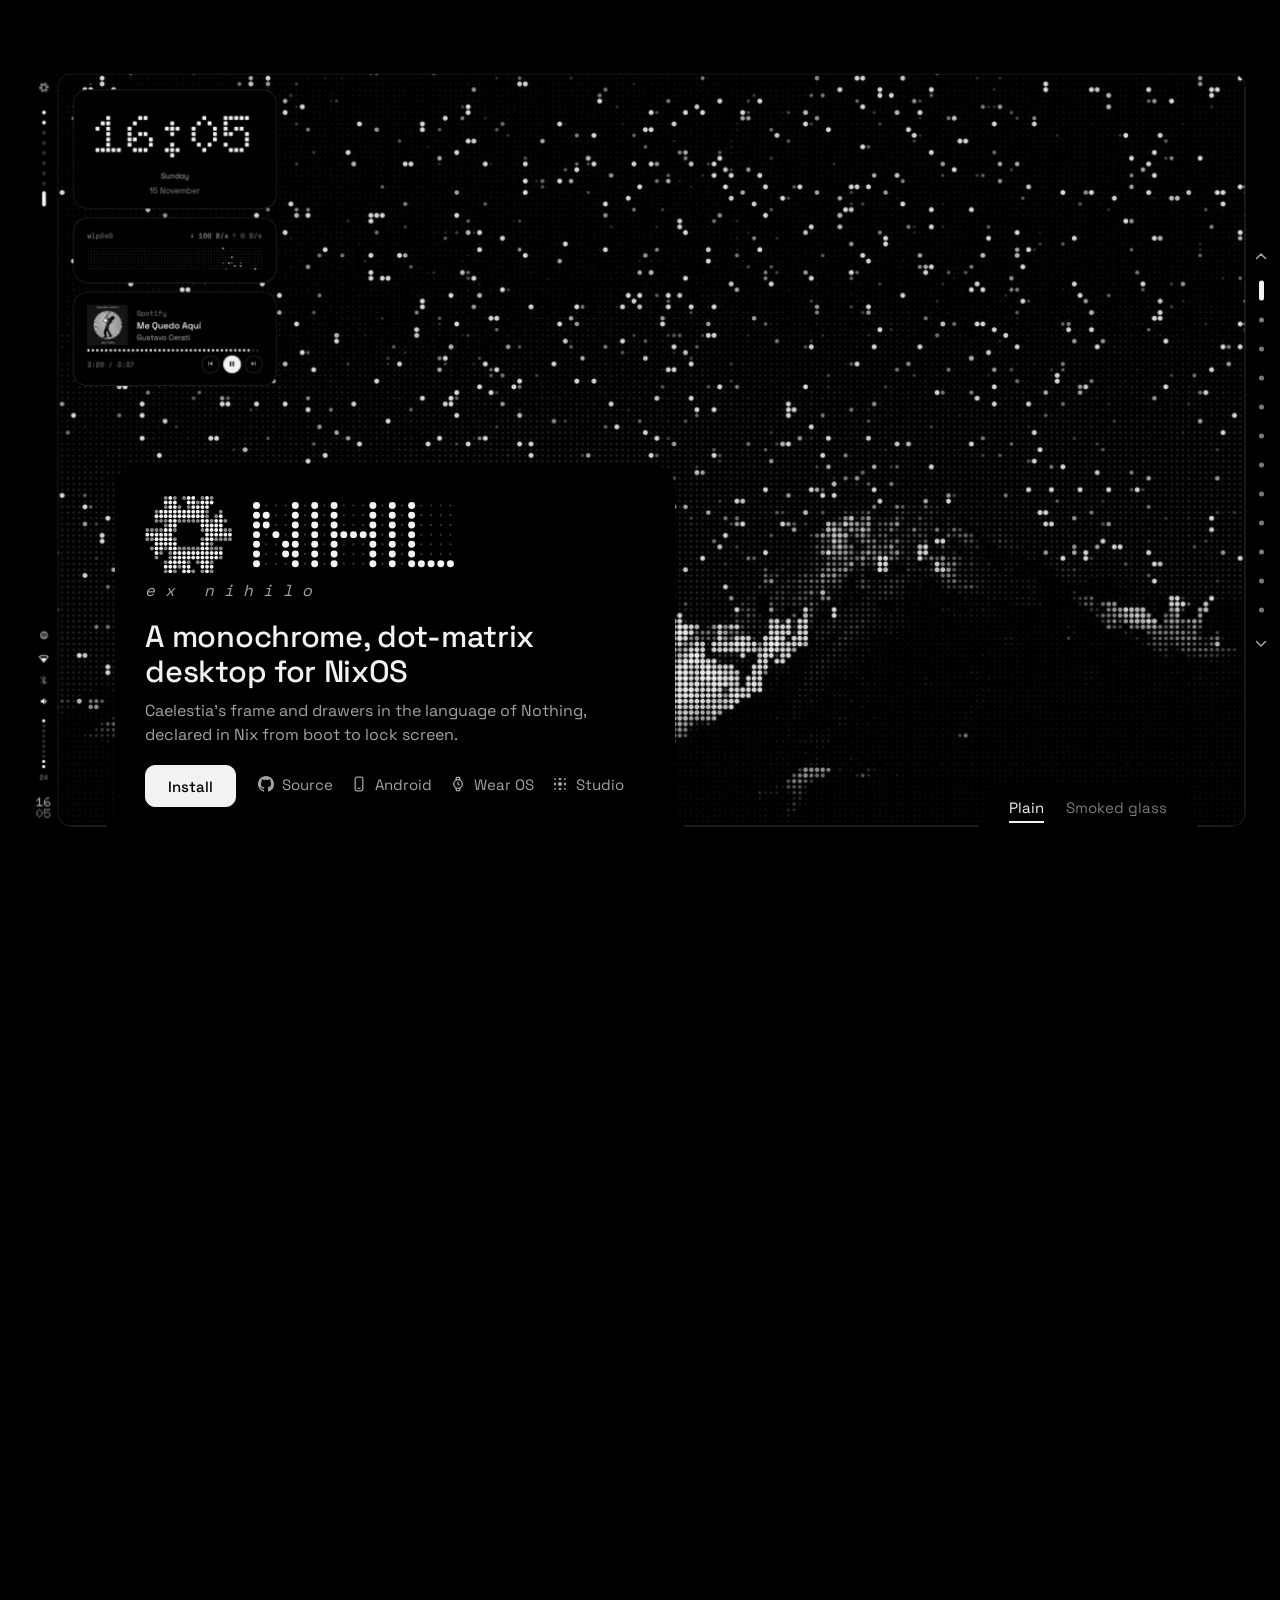
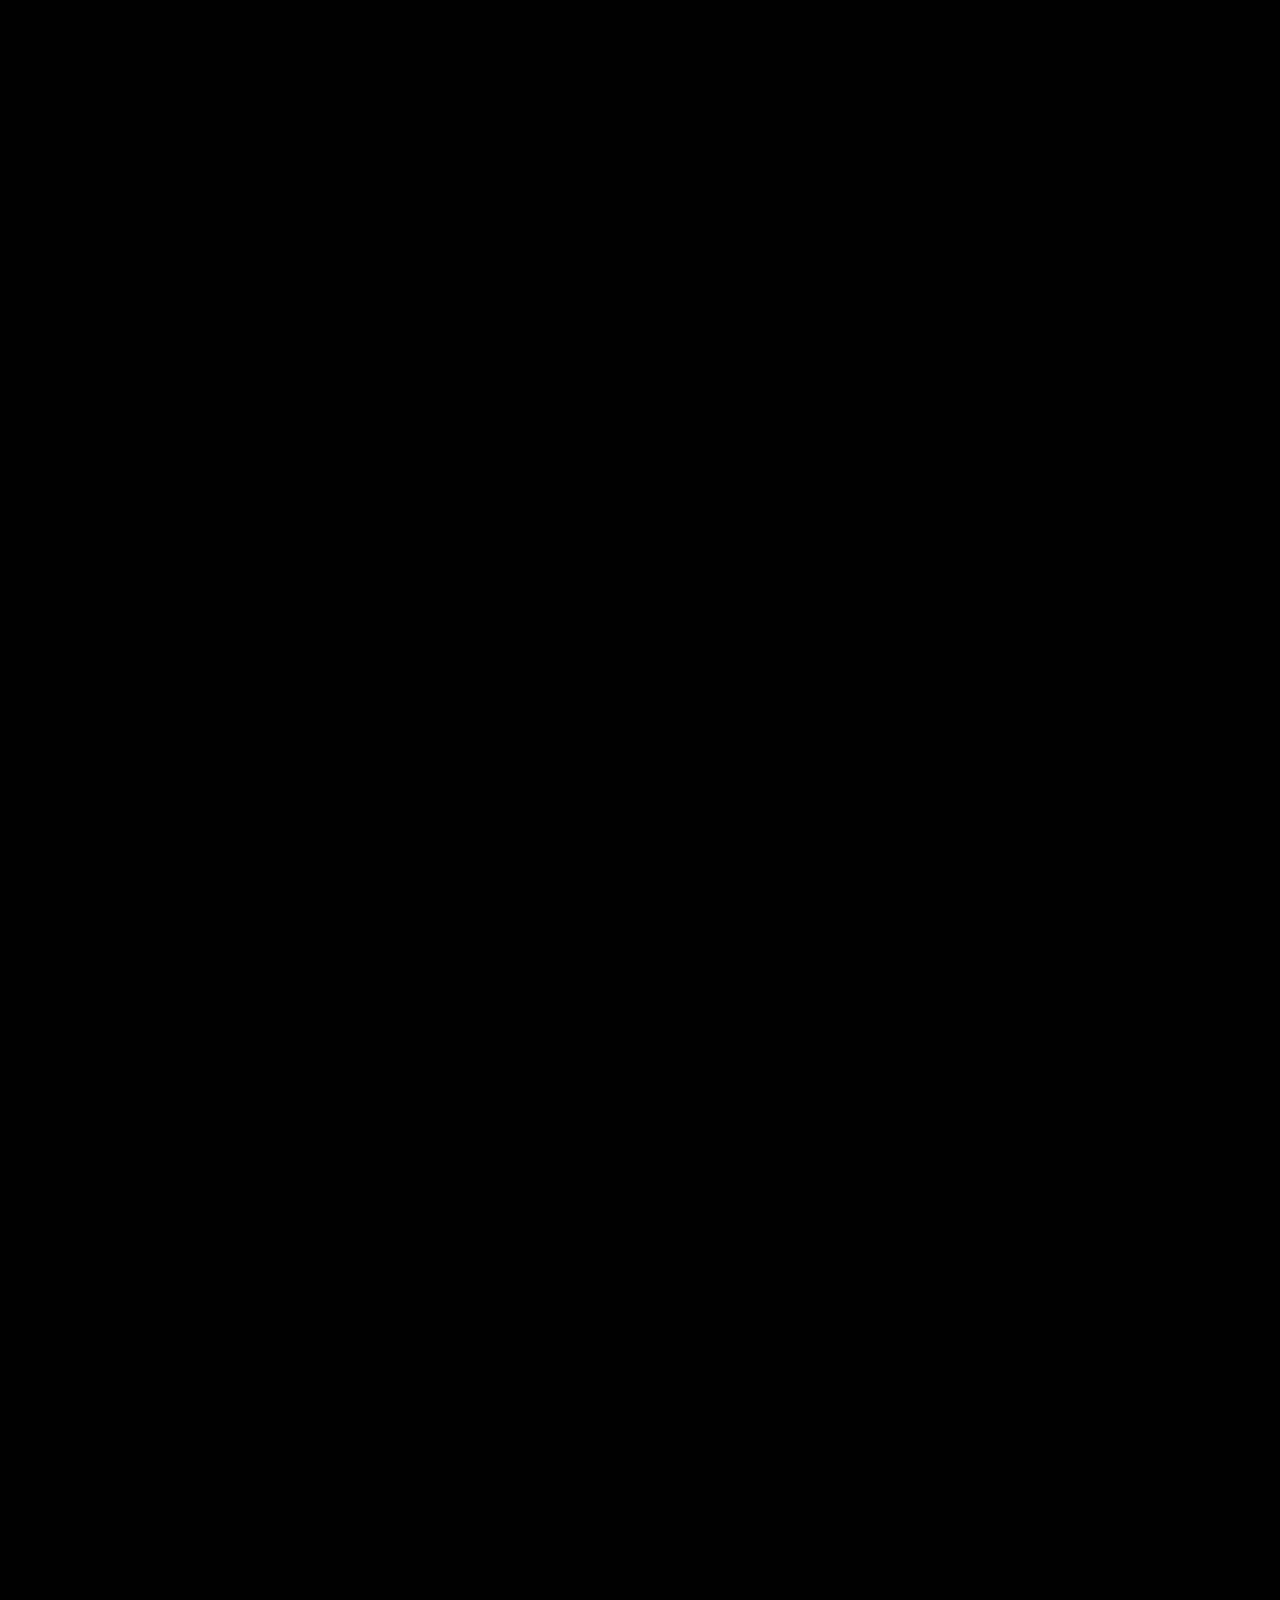
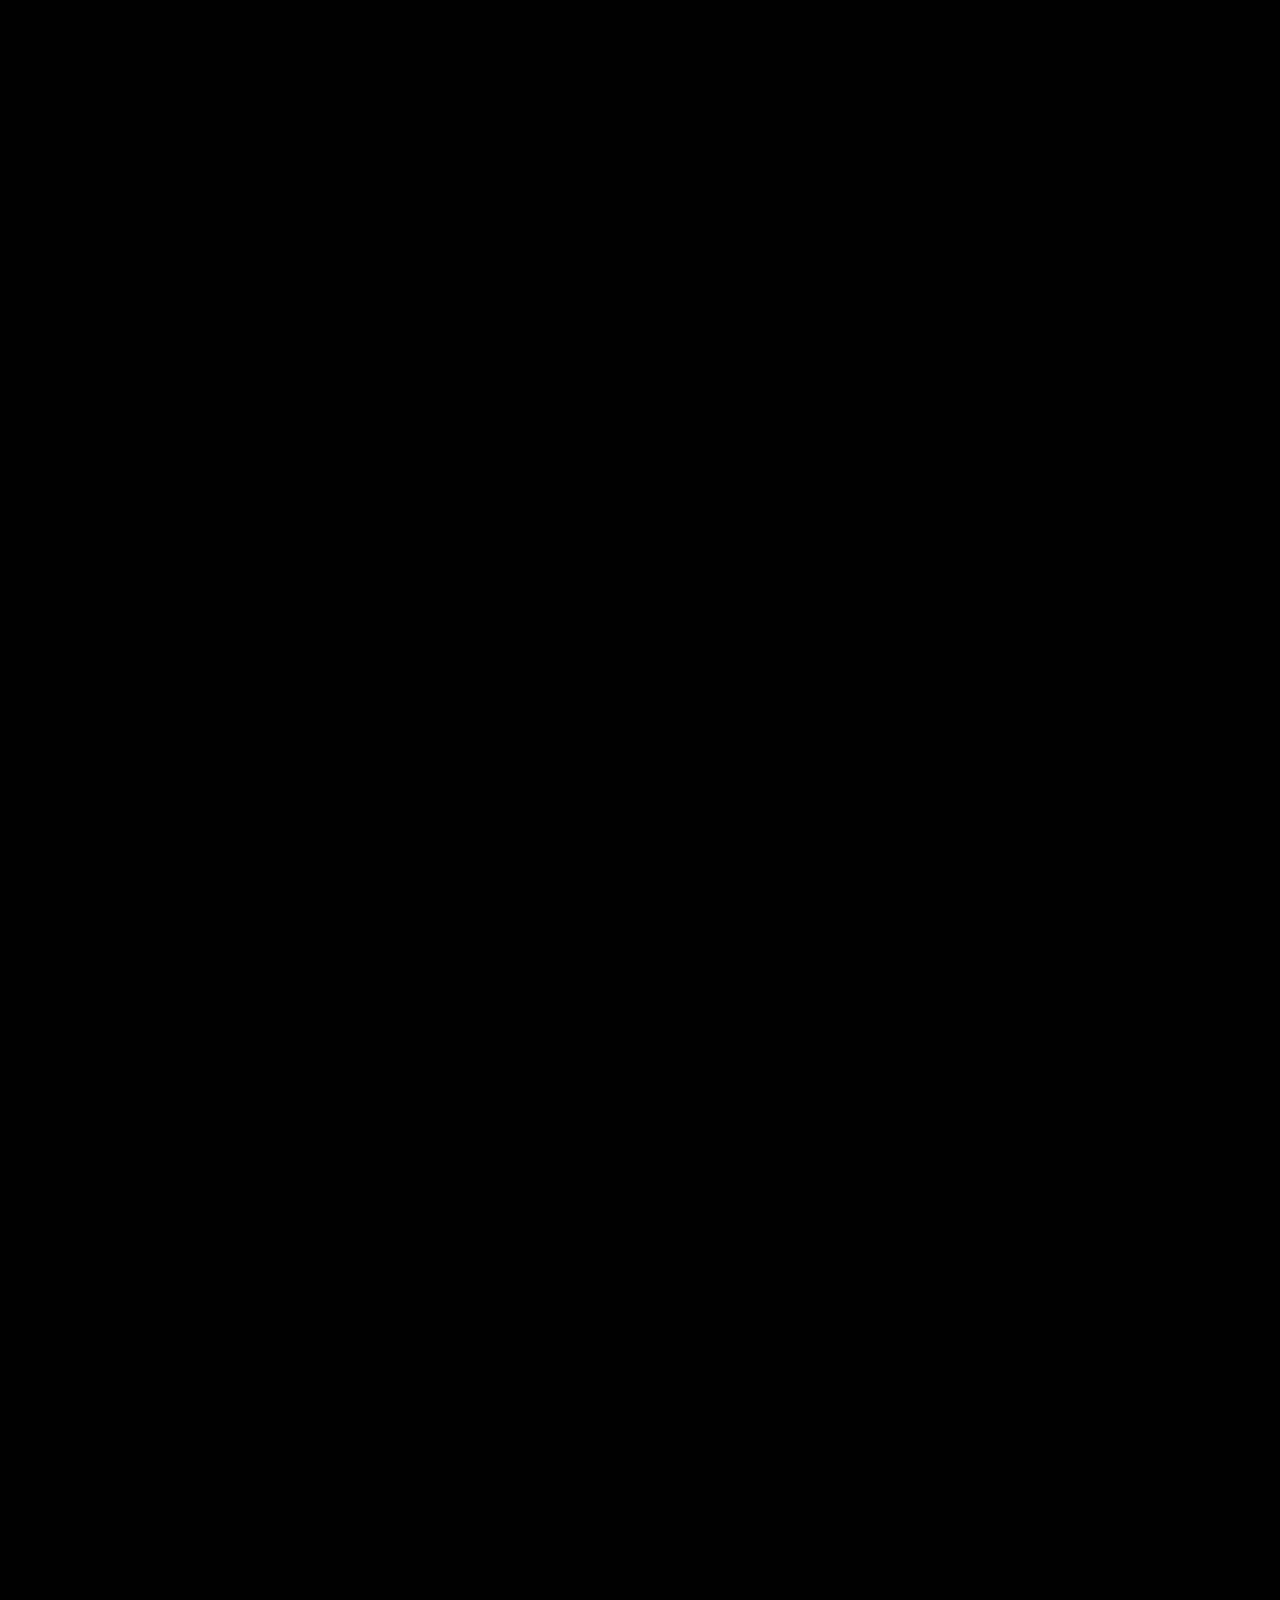
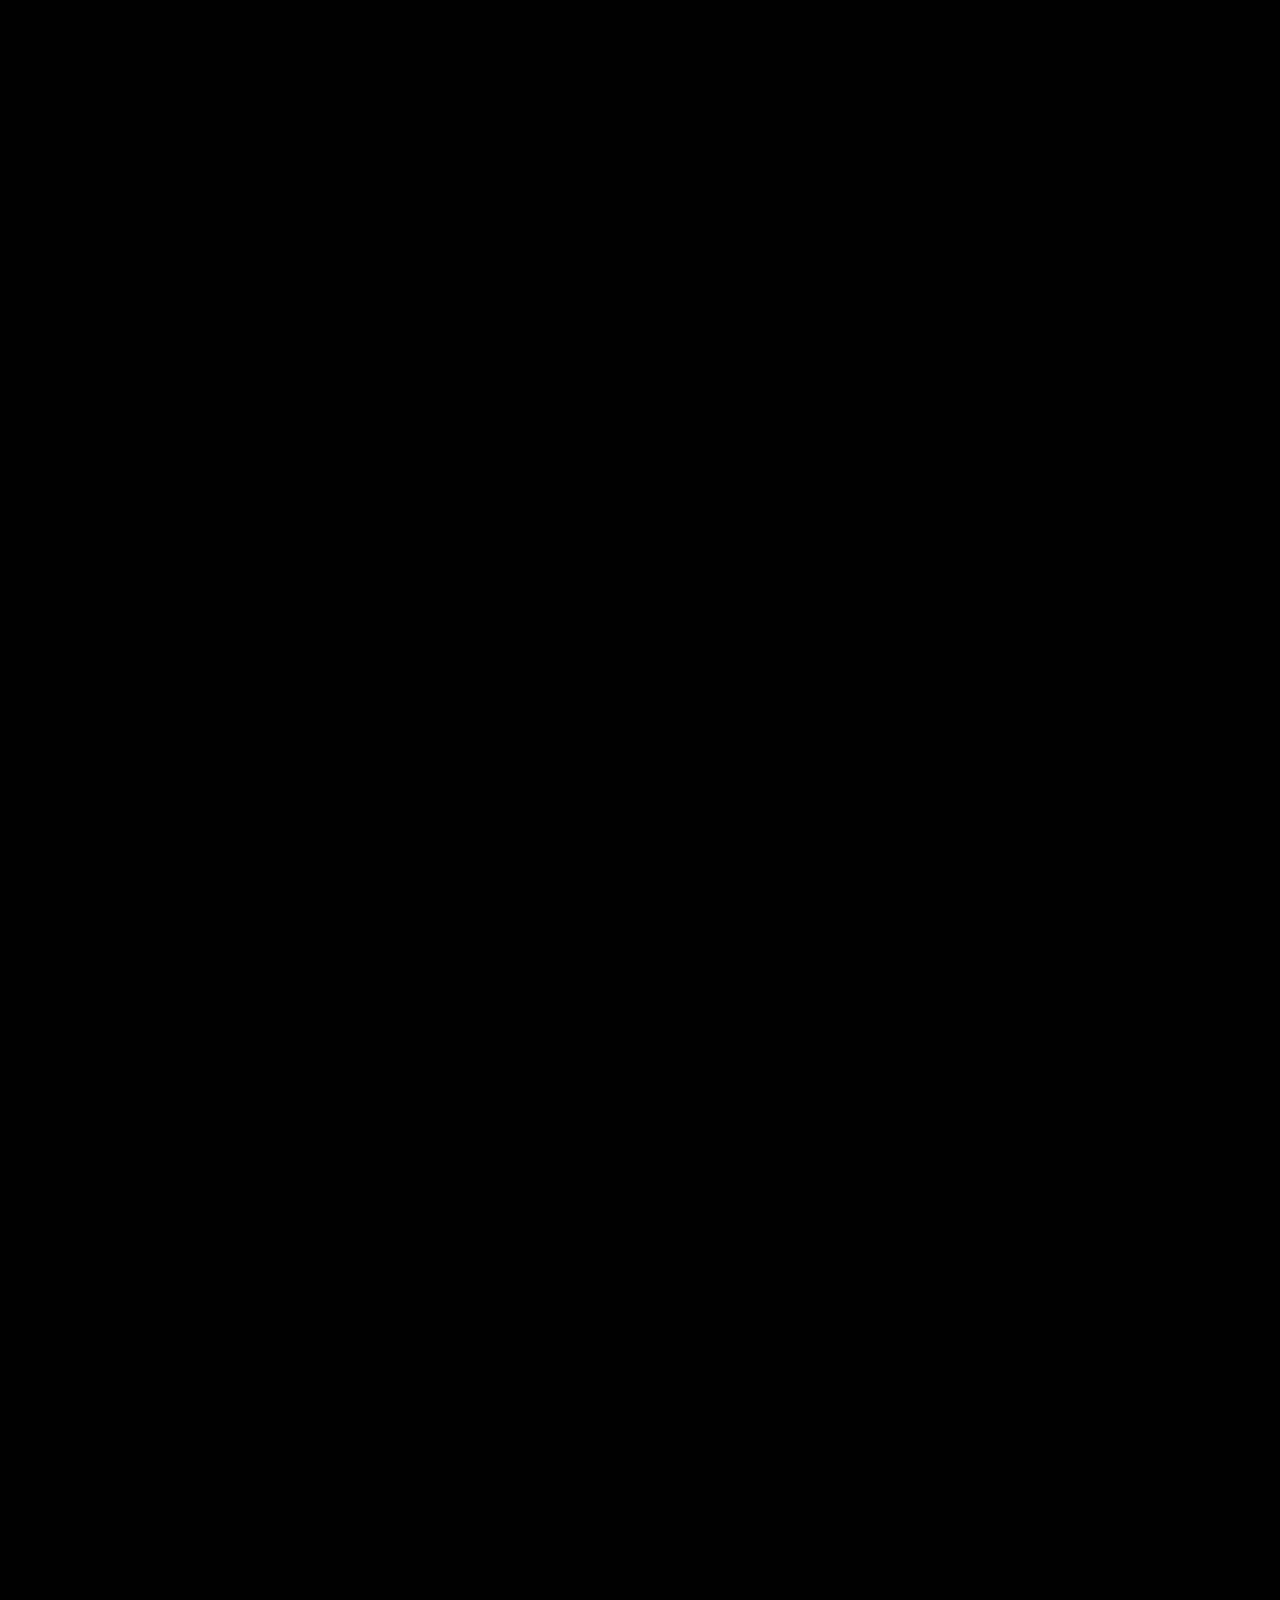
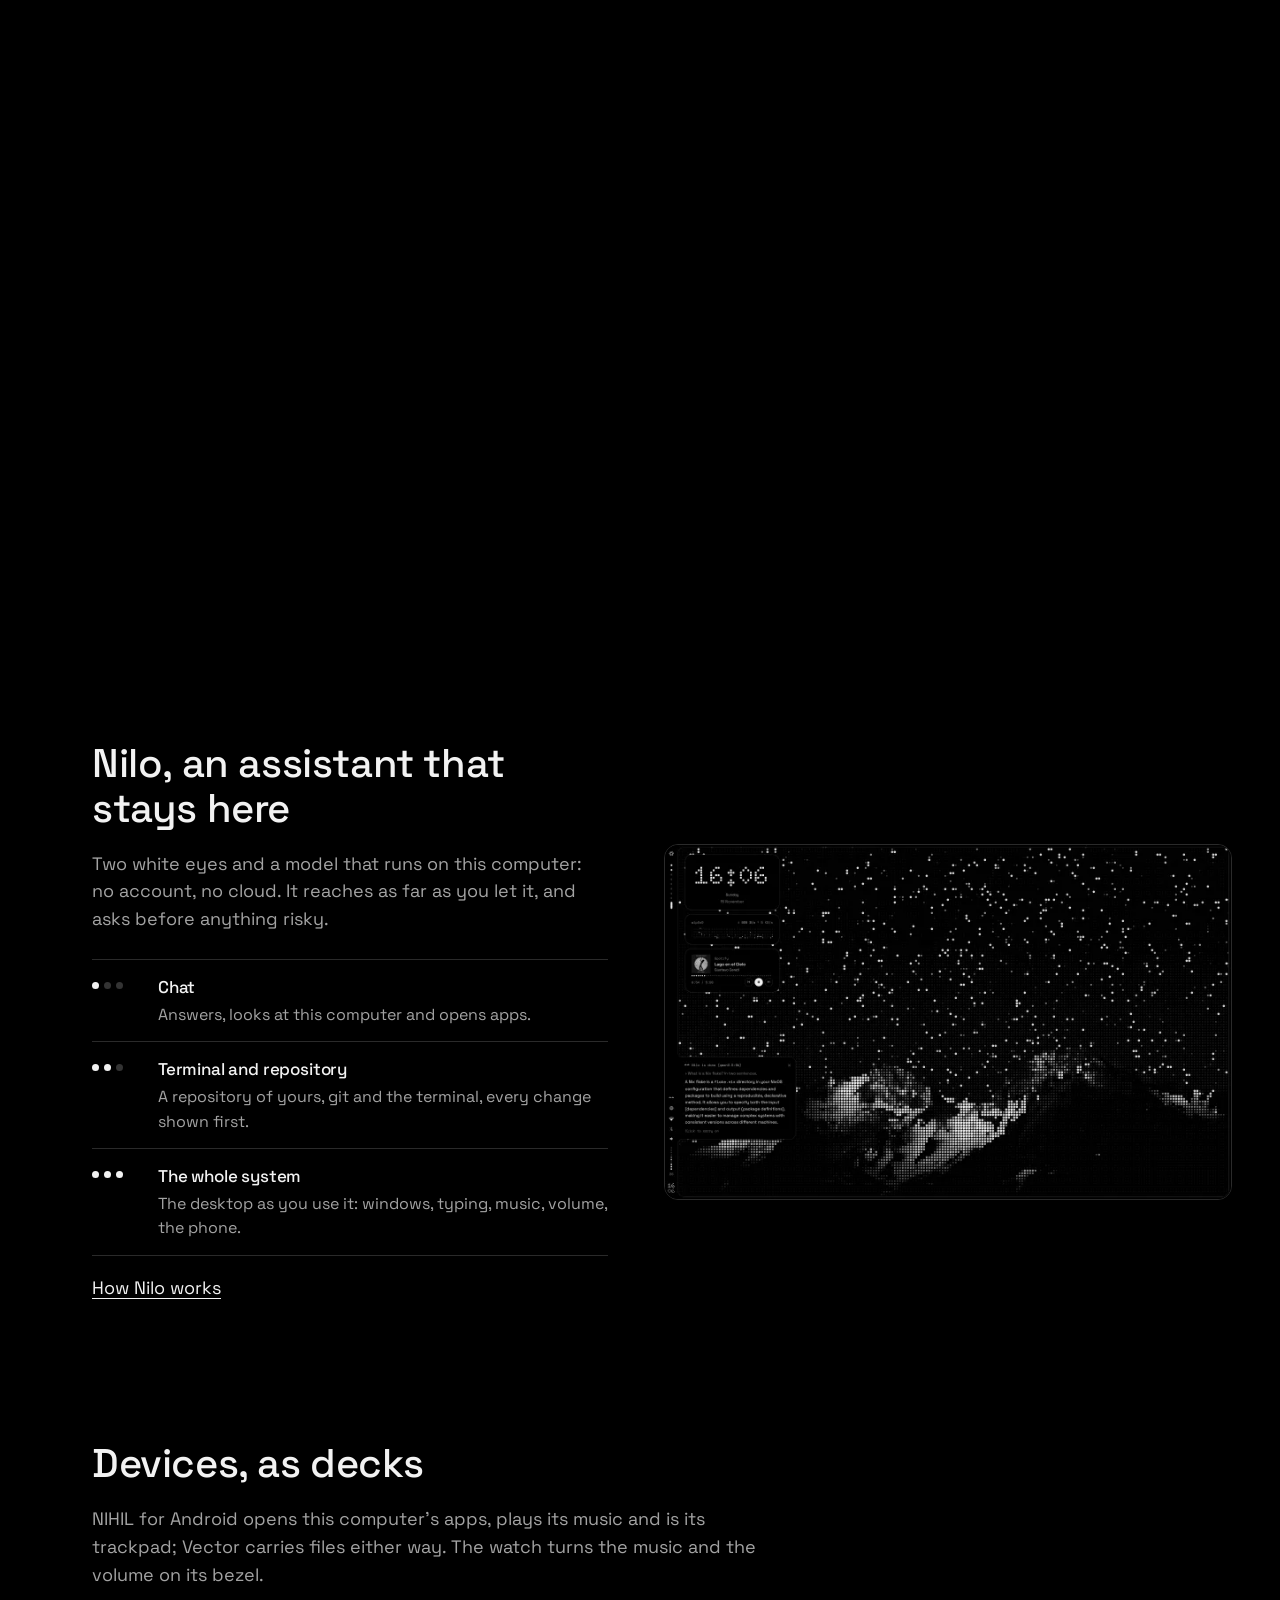
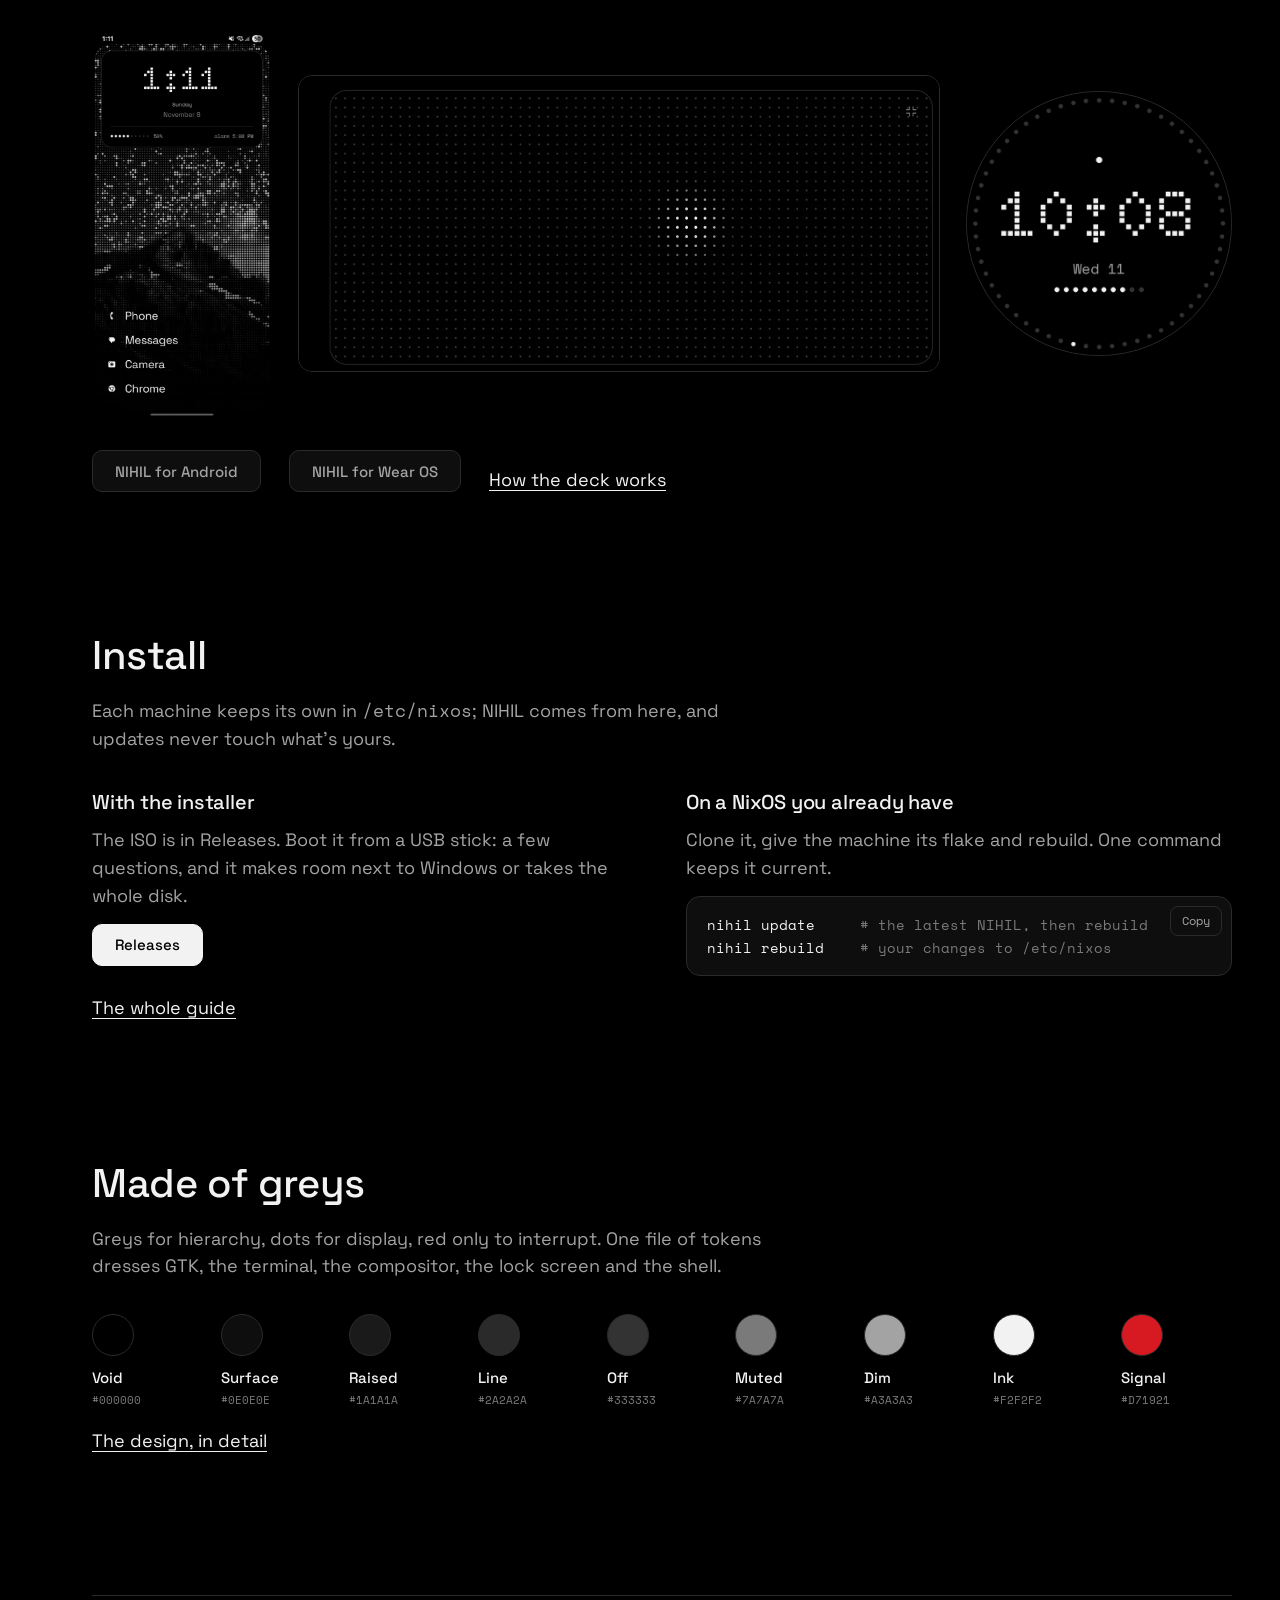
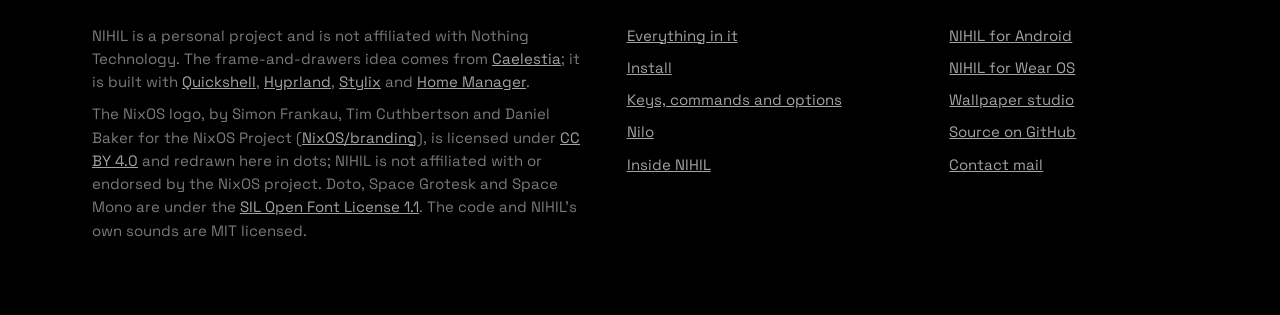
==== commit bdfc196b: "Docs: what reference.md left out, one name each, and the rest reference.md said every option lived i" ====
--- a/docs/index.html
+++ b/docs/index.html
@@ -3,20 +3,23 @@
 <head>
 <meta charset="utf-8">
 <meta name="viewport" content="width=device-width, initial-scale=1">
-<title>NIHIL Shell</title>
+<title>NIHIL</title>
 <meta name="description" content="A monochrome, dot-matrix desktop for NixOS: Caelestia's frame and drawers in the language of Nothing, declared in Nix from boot to lock screen.">
 <meta name="theme-color" content="#000000">
 <meta name="color-scheme" content="dark">
+<link rel="canonical" href="https://nihilshell.com/">
 <link rel="icon" href="favicon.ico" sizes="48x48">
 <link rel="icon" href="favicon.svg" type="image/svg+xml">
 <link rel="apple-touch-icon" href="apple-touch-icon.png">
 <meta property="og:type" content="website">
-<meta property="og:title" content="NIHIL Shell">
+<meta property="og:title" content="NIHIL">
 <meta property="og:description" content="A monochrome, dot-matrix desktop for NixOS.">
 <meta property="og:url" content="https://nihilshell.com/">
+<meta property="og:site_name" content="NIHIL">
 <meta property="og:image" content="https://nihilshell.com/assets/og.png">
 <meta property="og:image:width" content="1280">
 <meta property="og:image:height" content="640">
+<meta property="og:image:alt" content="NIHIL in dots, ex nihilo: a monochrome, dot-matrix desktop for NixOS">
 <meta name="twitter:card" content="summary_large_image">
 <link rel="preload" href="assets/fonts/space-grotesk.woff" as="font" type="font/woff" crossorigin>
 <script>
@@ -168,15 +171,15 @@
     <div class="box" id="box">
       <div class="shots">
         <img class="on" src="assets/screens/small/desktop-1200.webp" width="1920" height="1200" fetchpriority="high" alt="The NIHIL desktop: a black frame around a dot-matrix wallpaper, the bar on the left with its LEDs, and the clock, the network and what is playing.">
-        <img alt="" width="1920" height="1200">
-      </div>
-      <ol class="says">
+        <img src="assets/screens/small/desktop-1200.webp" alt="" width="1920" height="1200">
+      </div>
+      <ol class="says" aria-live="polite">
         <li class="say hero on" data-name="The desktop" data-shot="desktop" data-looks="plain glass"
           data-alt="The NIHIL desktop: a black frame around a dot-matrix wallpaper, the bar on the left with its LEDs, and the clock, the network and what is playing."
-          data-alt-glass="The desktop in smoked glass: the frame and the widgets as dark glass over the wallpaper in dots.">
+          data-alt-glass="The desktop in smoked glass: the frame, the widgets and an answer of Nilo's as dark glass over the wallpaper in dots.">
           <div class="wordmark" id="wordmark"><img src="assets/nihil-logo-dark.svg" alt="NIHIL" width="330" height="90"></div>
           <p class="motto"><i>ex nihilo</i></p>
-          <h1>A monochrome, dot&#8209;matrix desktop for NixOS</h1>
+          <h1>A monochrome, <span class="nowrap">dot-matrix</span> desktop for NixOS</h1>
           <p>Caelestia's frame and drawers in the language of Nothing, declared in Nix from boot to lock screen.</p>
           <div class="actions">
             <a class="key accent" href="#install">Install</a>
@@ -199,7 +202,7 @@
           data-alt="Quick settings on the right: round toggles, segmented sliders, the notifications and the session keys."
           data-alt-glass="Quick settings in smoked glass, the wallpaper's dots coming through.">
           <h2>Quick settings</h2>
-          <p>Wi&#8209;Fi, Bluetooth, sound and caffeine, and a screenshot or a recording at a tap.</p>
+          <p><span class="nowrap">Wi-Fi</span>, Bluetooth, sound and caffeine, and a screenshot or a recording at a tap.</p>
           <div class="keys"><kbd>SUPER</kbd><kbd>P</kbd><span>or the top-right corner</span></div>
         </li>
         <li class="say top" data-name="Launcher" data-shot="launcher" data-looks="plain glass"
@@ -307,7 +310,7 @@
         <p class="quiet">NIHIL for Android opens this computer's apps, plays its music and is its trackpad; Vector carries files either way. The watch turns the music and the volume on its bezel.</p>
       </div>
       <div class="devices">
-        <img class="phone" src="assets/screens/android/small/home-540.webp" srcset="assets/screens/android/small/home-540.webp 540w, assets/screens/android/home.webp 1080w" sizes="(max-width: 860px) 33vw, 190px" width="1080" height="2340" loading="lazy" alt="NIHIL Launcher's home screen: the frame, the clock in dots and the apps in grey.">
+        <img class="phone" src="assets/screens/android/small/home-540.webp" srcset="assets/screens/android/small/home-540.webp 540w, assets/screens/android/home.webp 1080w" sizes="(max-width: 860px) 33vw, 190px" width="1080" height="2340" loading="lazy" alt="NIHIL for Android's home screen: the frame, the clock in dots and the apps in grey.">
         <figure class="shot deck"><img src="assets/screens/android/small/deck-trackpad-1000.webp" width="1000" height="462" loading="lazy" alt="The phone as this computer's trackpad: a field of dim dots, lit white around a finger."></figure>
         <img class="watch" src="wear/face.png" width="600" height="600" loading="lazy" alt="NIHIL's watch face on Wear OS: the time in dots.">
       </div>
--- a/docs/assets/site.css
+++ b/docs/assets/site.css
@@ -26,7 +26,7 @@
   --joint: 22px;
   --drawer: #000000;
   --fast: 140ms;
-  --normal: 260ms;
+  --normal: 240ms;
   --slow: 480ms;
   --ease: cubic-bezier(0.2, 0, 0, 1);
 }
@@ -52,6 +52,7 @@
 button { font: inherit; color: inherit; }
 h1, h2, h3 { font-weight: 500; margin: 0; letter-spacing: -0.01em; }
 p { margin: 0 0 14px; }
+.nowrap { white-space: nowrap; }
 .sr-only { position: absolute; width: 1px; height: 1px; overflow: hidden; clip: rect(0 0 0 0); white-space: nowrap; }
 .skip:focus { position: fixed; z-index: 70; top: 14px; left: 14px; width: auto; height: auto; clip: auto; padding: 8px 14px; border-radius: 8px; background: var(--ink); color: var(--void); text-decoration: none; }
 
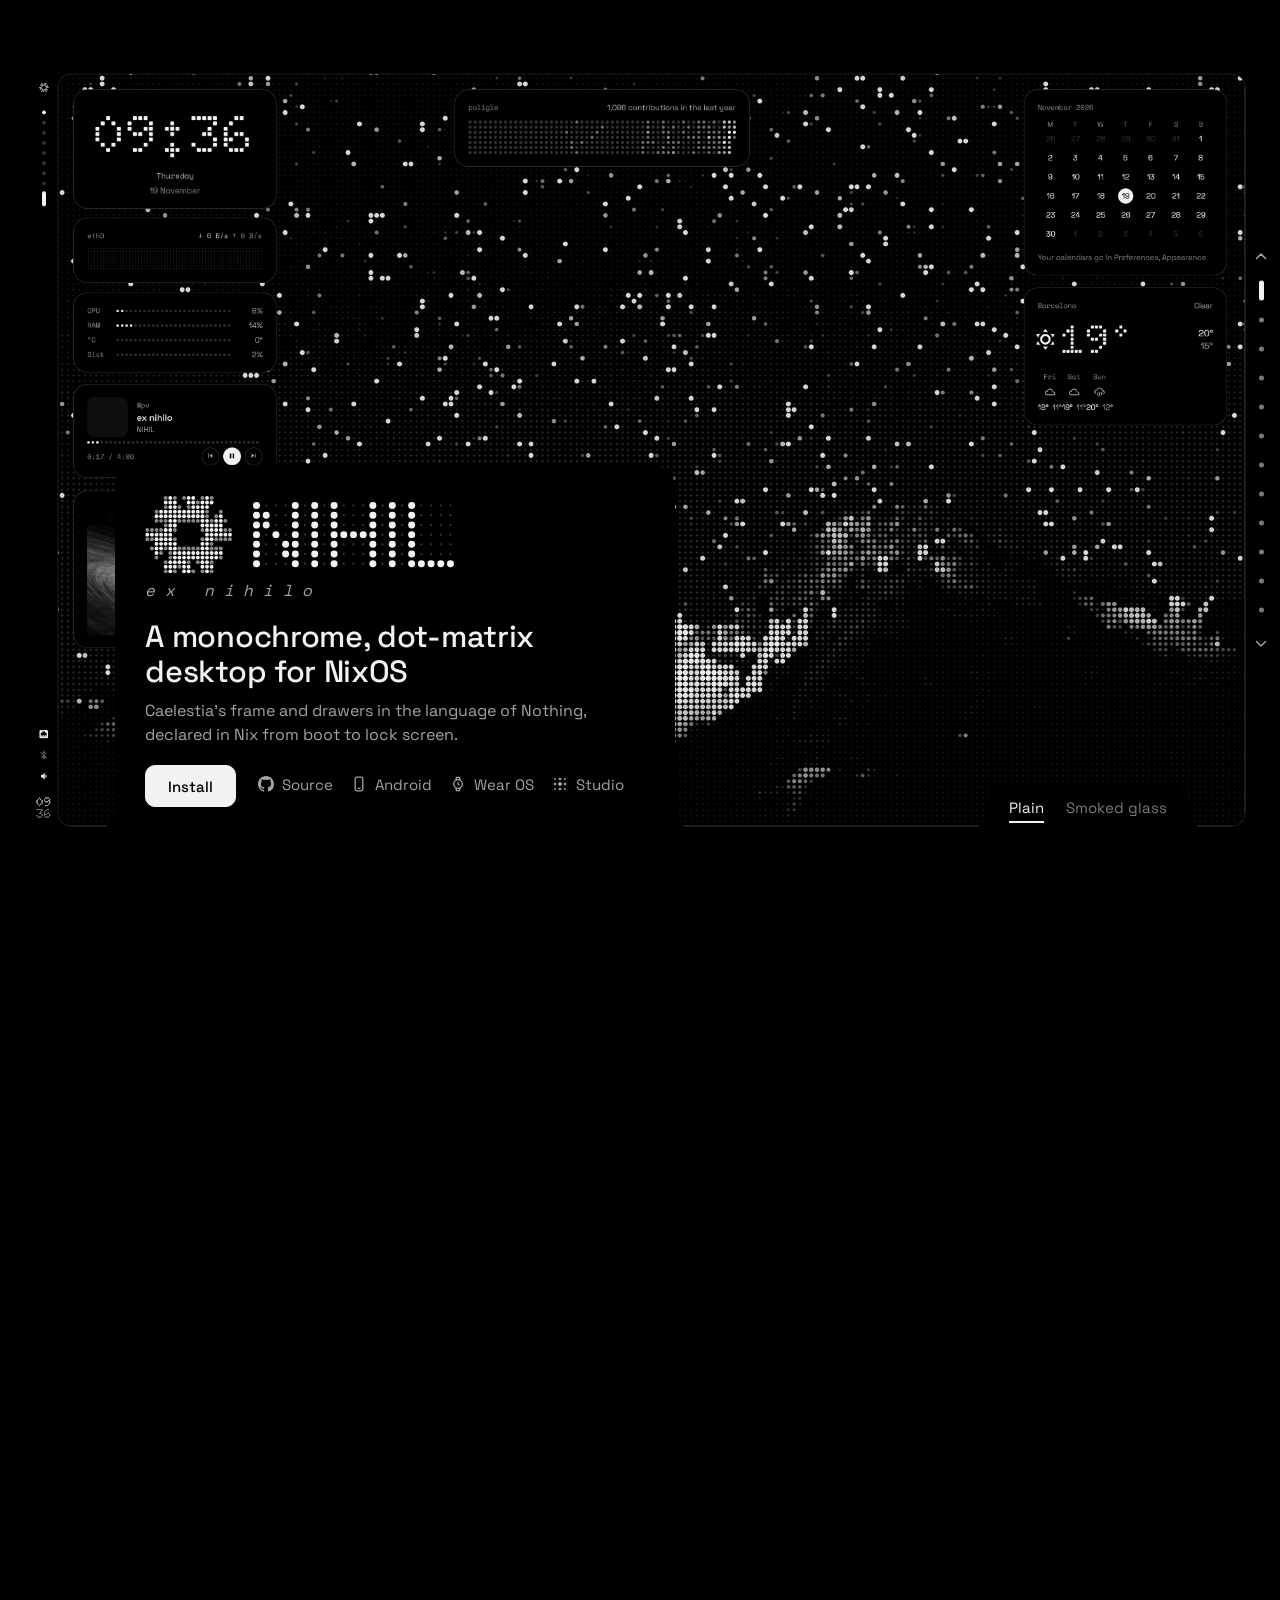
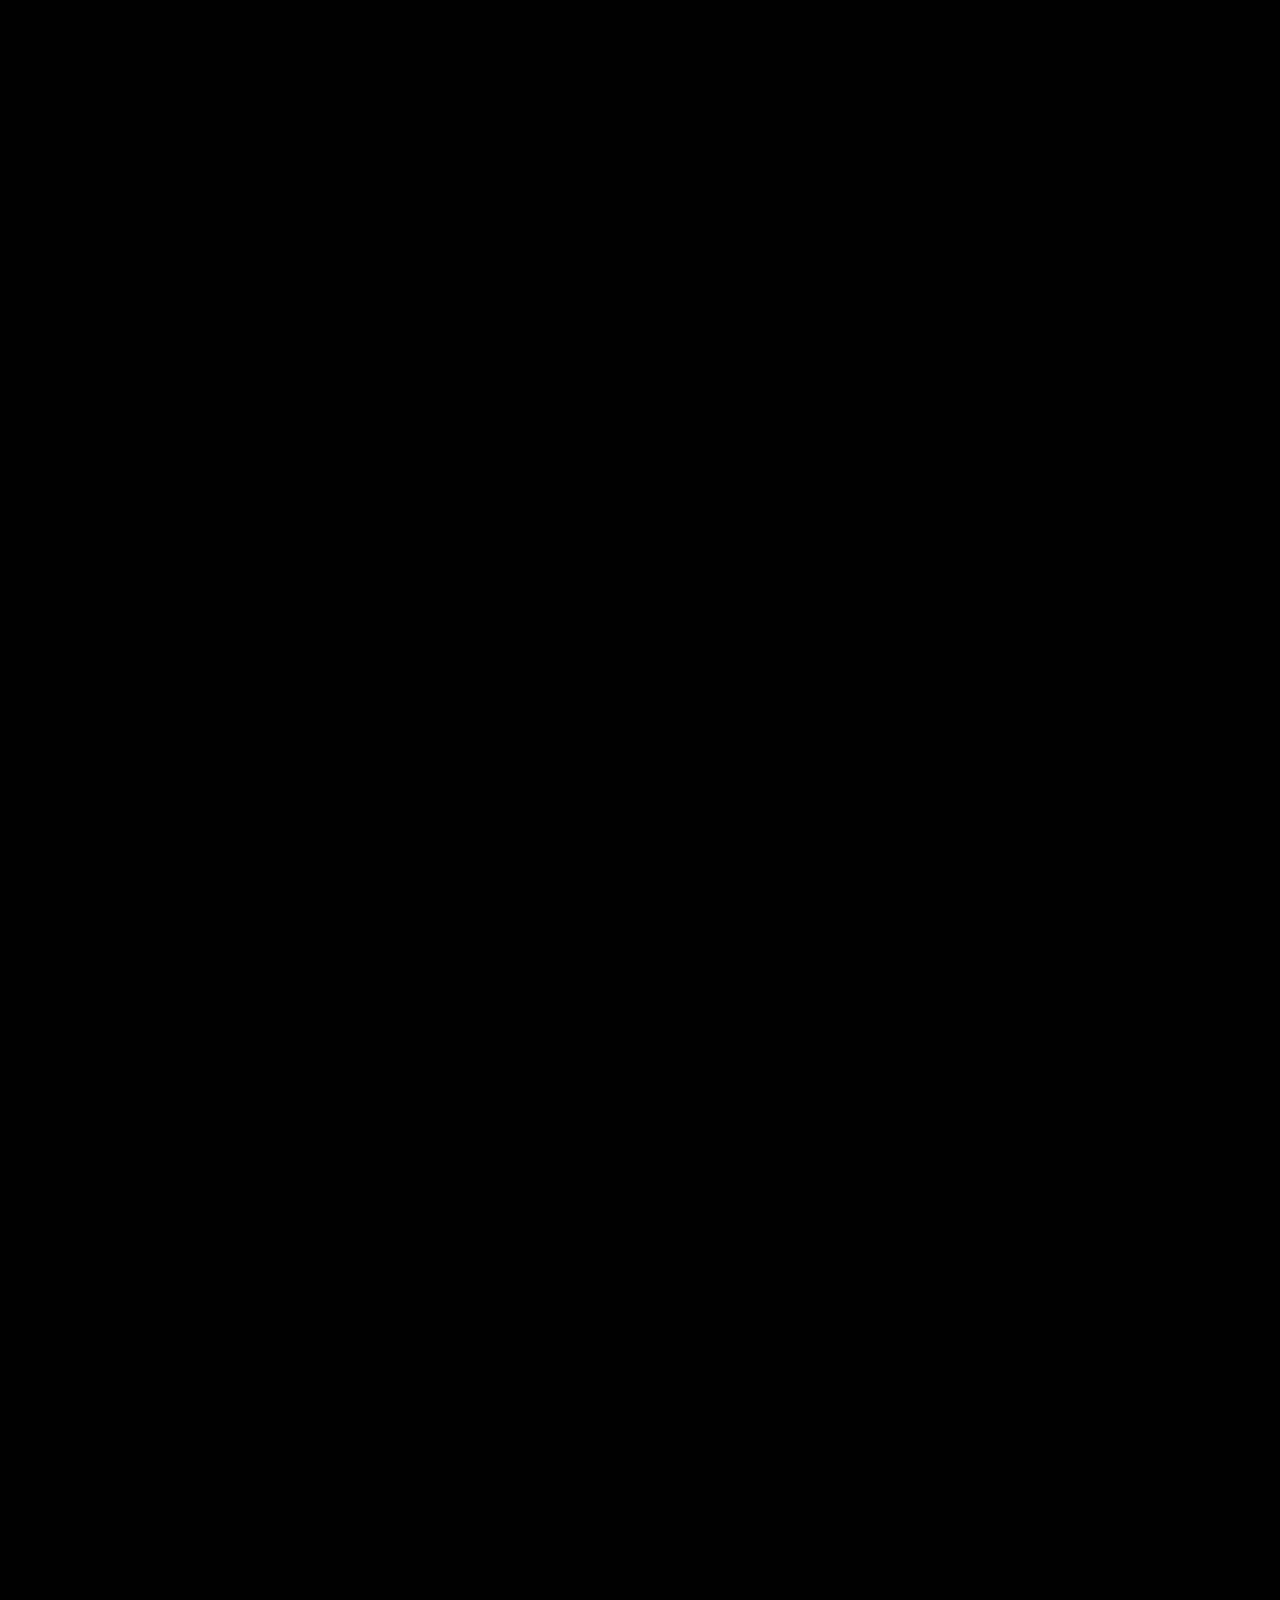
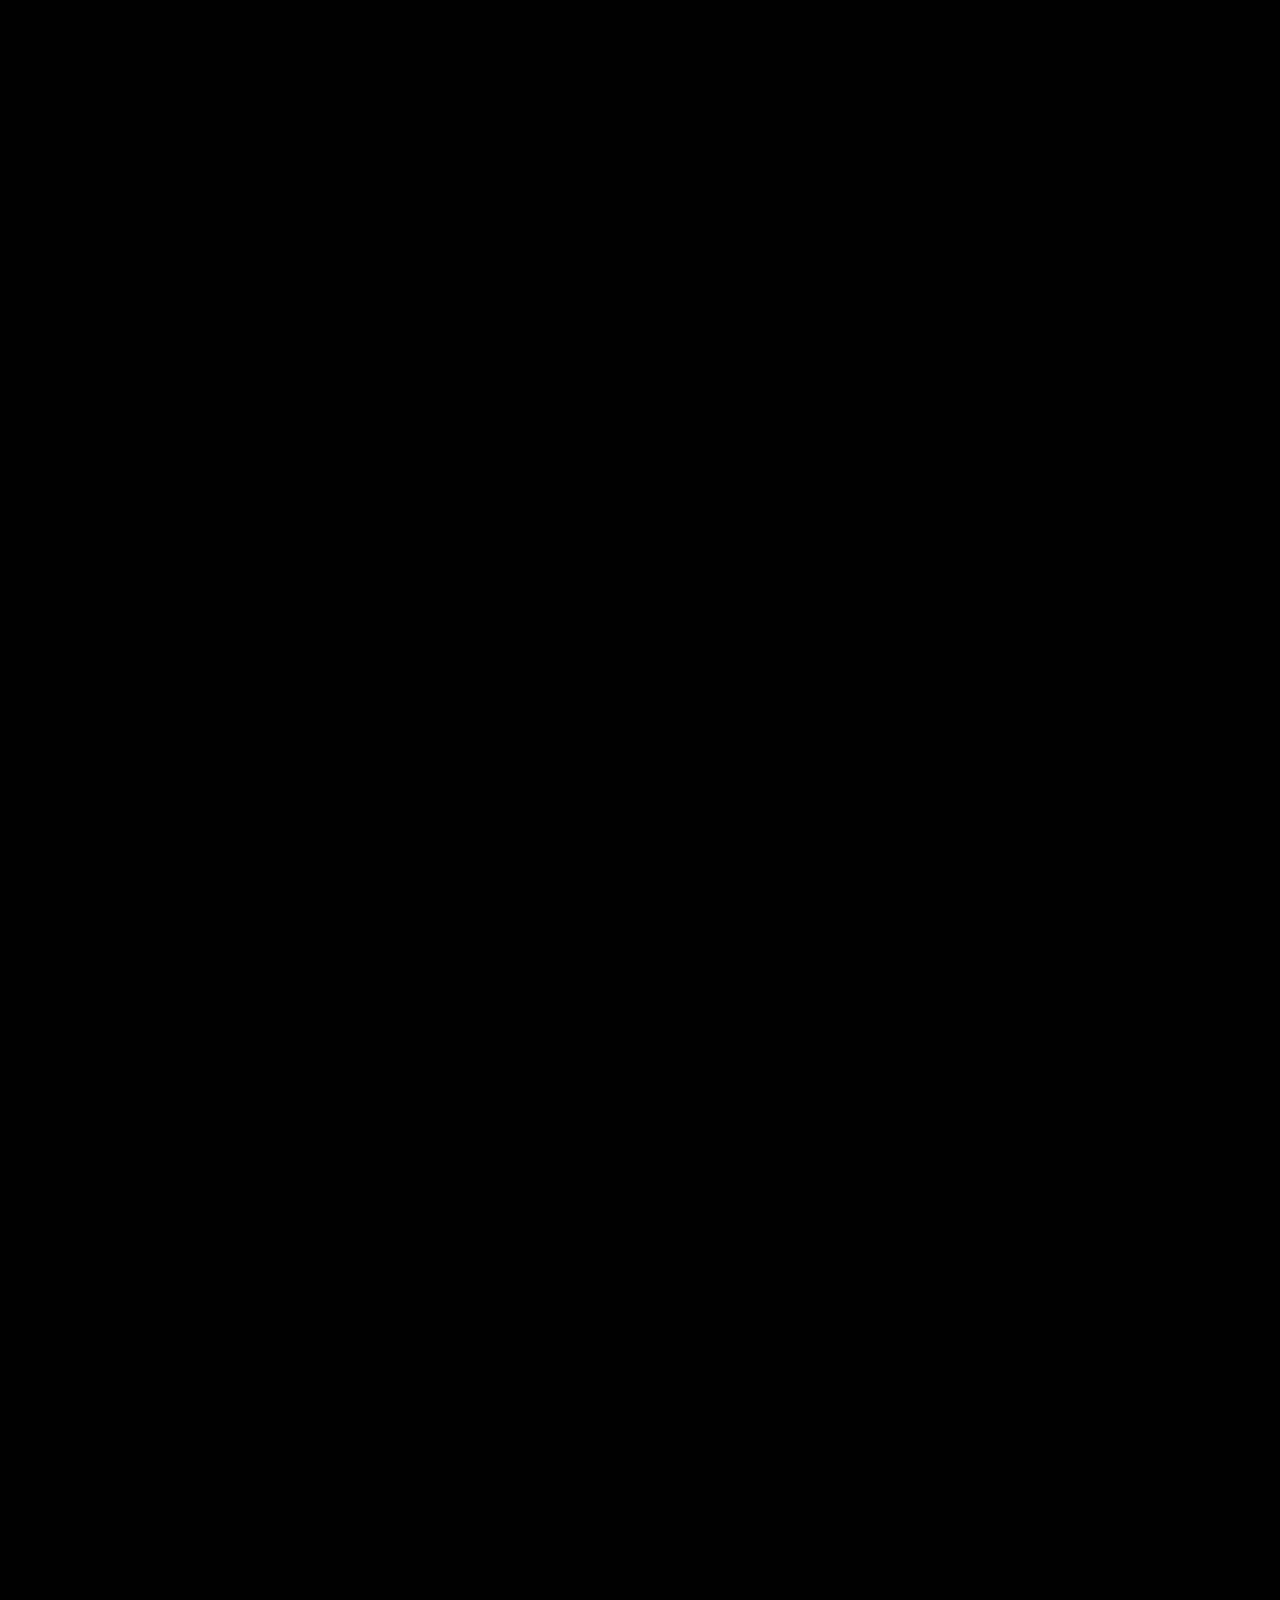
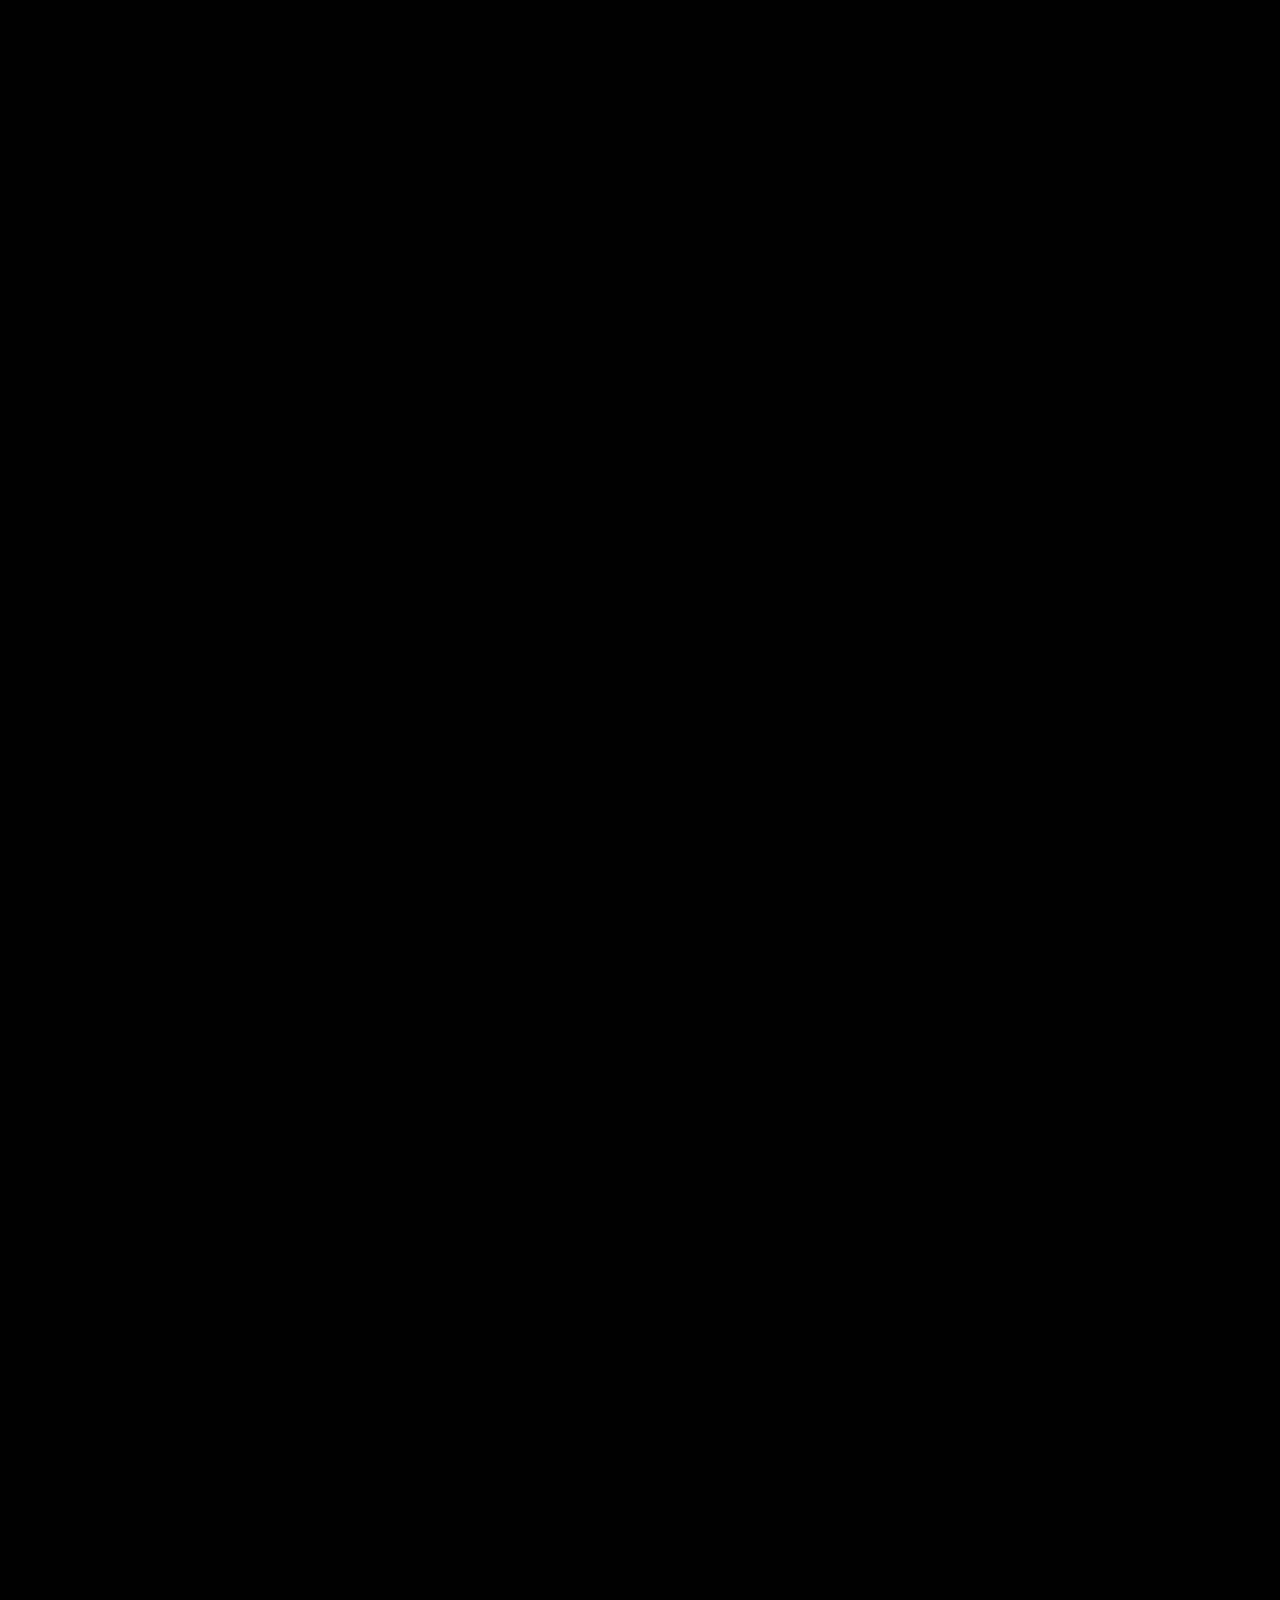
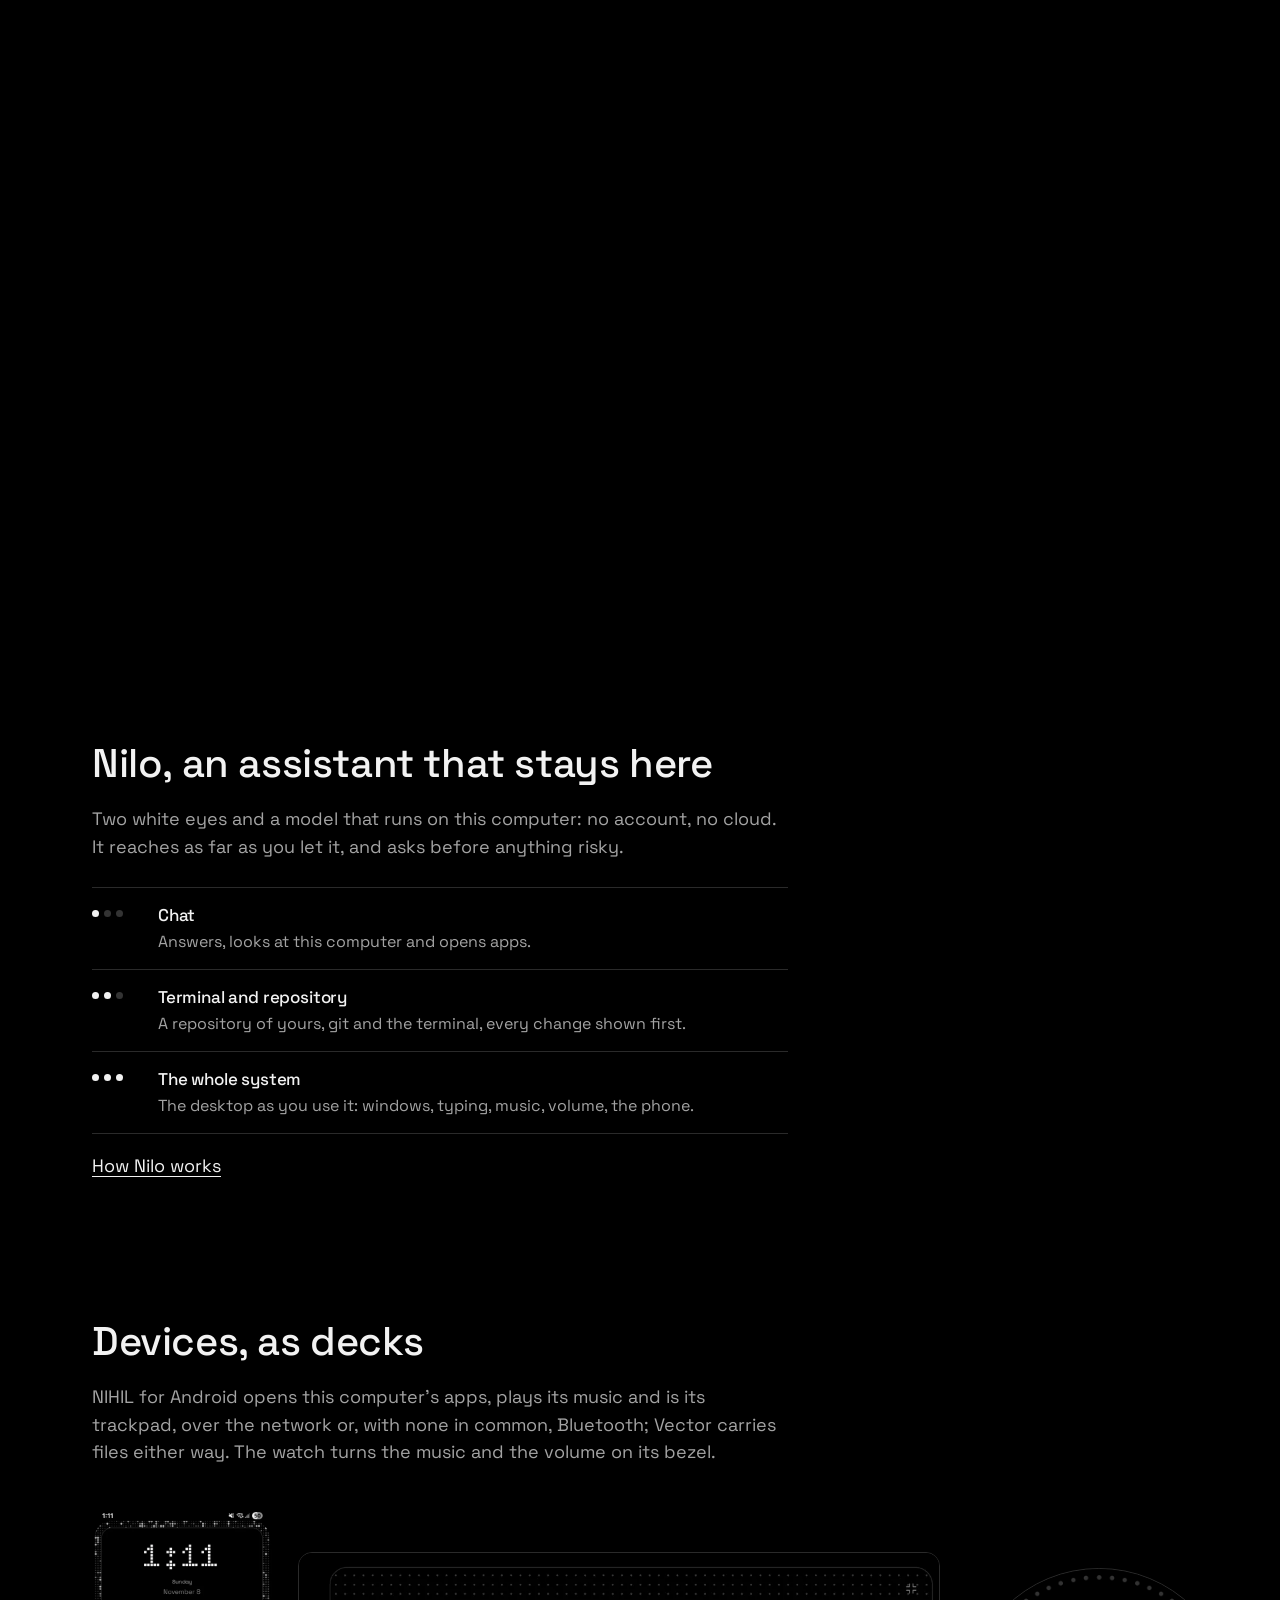
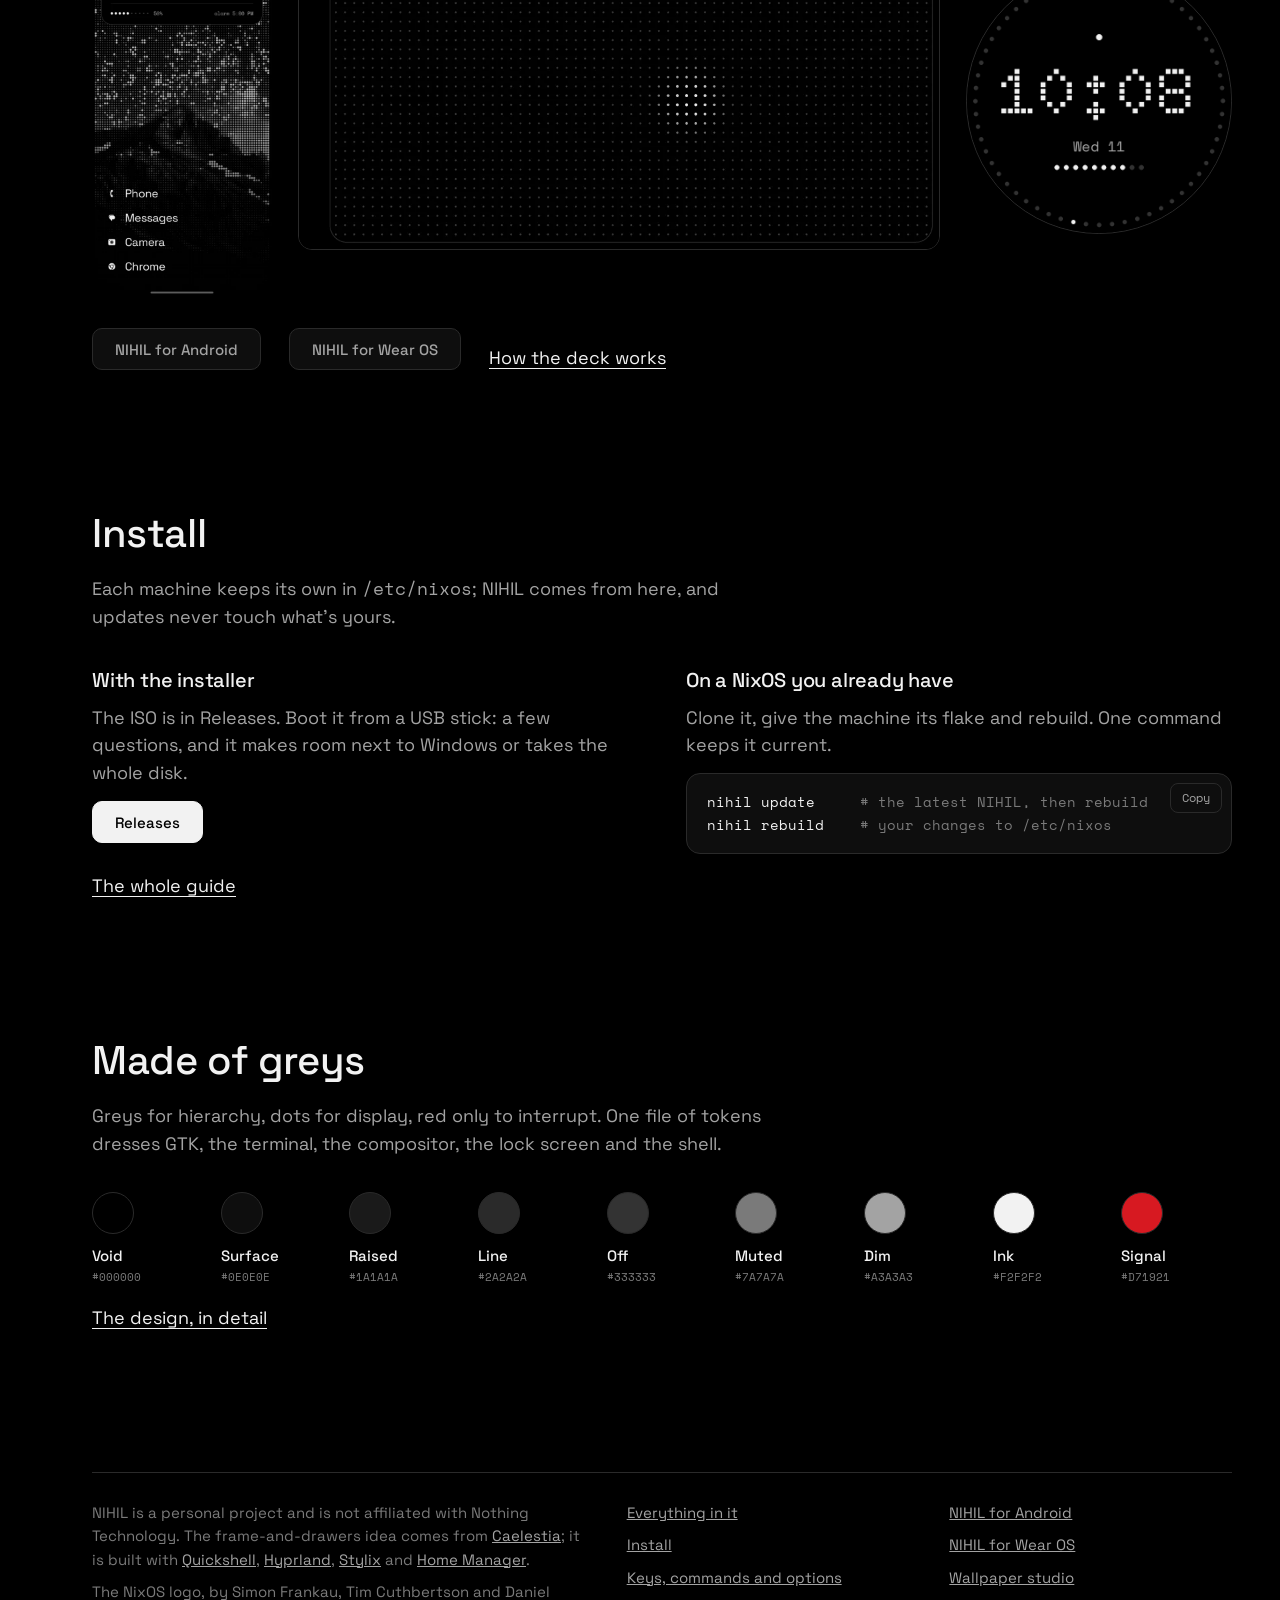
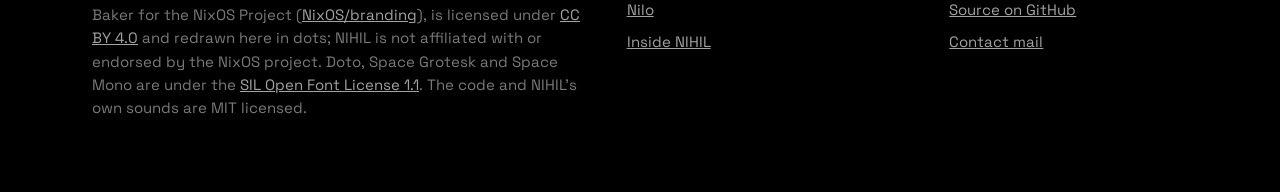
==== commit 50124b03: "Docs: the README and the site with the pictures there are now The tour now takes PNGs, without the s" ====
--- a/docs/index.html
+++ b/docs/index.html
@@ -170,13 +170,13 @@
   <div class="pin">
     <div class="box" id="box">
       <div class="shots">
-        <img class="on" src="assets/screens/small/desktop-1200.webp" width="1920" height="1200" fetchpriority="high" alt="The NIHIL desktop: a black frame around a dot-matrix wallpaper, the bar on the left with its LEDs, and the clock, the network and what is playing.">
-        <img src="assets/screens/small/desktop-1200.webp" alt="" width="1920" height="1200">
+        <img class="on" src="assets/screens/desktop.png" width="1920" height="1200" fetchpriority="high" alt="The NIHIL desktop: a black frame around a dot-matrix wallpaper, the bar on the left with its LEDs, and the widgets: the clock, the network, the system, what plays, a photo, GitHub contributions, the month and the weather.">
+        <img src="assets/screens/desktop.png" alt="" width="1920" height="1200">
       </div>
       <ol class="says" aria-live="polite">
         <li class="say hero on" data-name="The desktop" data-shot="desktop" data-looks="plain glass"
-          data-alt="The NIHIL desktop: a black frame around a dot-matrix wallpaper, the bar on the left with its LEDs, and the clock, the network and what is playing."
-          data-alt-glass="The desktop in smoked glass: the frame, the widgets and an answer of Nilo's as dark glass over the wallpaper in dots.">
+          data-alt="The NIHIL desktop: a black frame around a dot-matrix wallpaper, the bar on the left with its LEDs, and the widgets: the clock, the network, the system, what plays, a photo, GitHub contributions, the month and the weather."
+          data-alt-glass="The desktop in smoked glass: the frame and the widgets as dark glass over the wallpaper in dots.">
           <div class="wordmark" id="wordmark"><img src="assets/nihil-logo-dark.svg" alt="NIHIL" width="330" height="90"></div>
           <p class="motto"><i>ex nihilo</i></p>
           <h1>A monochrome, <span class="nowrap">dot-matrix</span> desktop for NixOS</h1>
@@ -191,6 +191,13 @@
             </ul>
           </div>
         </li>
+        <li class="say" data-name="Widgets" data-shot="desktop" data-looks="plain glass"
+          data-alt="The widgets on the desktop: the clock, the network, the system, what plays and a photo on the left, GitHub contributions at the top, the month and the weather on the right."
+          data-alt-glass="The widgets in smoked glass over the wallpaper in dots.">
+          <h2>Widgets</h2>
+          <p>The month, photos and notes, the weather and more, where you put them and as big as you make them.</p>
+          <div class="keys"><span>a long press on one</span></div>
+        </li>
         <li class="say" data-name="Dashboard" data-shot="dashboard" data-looks="plain glass"
           data-alt="The dashboard out of the top edge: the clock in dots, what is playing, the system's dials and the kanban."
           data-alt-glass="The dashboard in smoked glass out of the top edge, the windows behind it coming through.">
@@ -241,8 +248,8 @@
           <p>Every notification runs round the frame; critical ones twice, in red.</p>
         </li>
         <li class="say" data-name="Preferences" data-shot="preferences" data-looks="plain glass"
-          data-alt="Preferences open on Desktop: the wallpapers in dots and the widgets."
-          data-alt-glass="Preferences in smoked glass, open on Desktop: the wallpapers in dots.">
+          data-alt="Preferences open on Appearance: the wallpapers in dots, smoked glass and the widgets."
+          data-alt-glass="Preferences in smoked glass, open on Appearance: the wallpapers in dots.">
           <h2>Preferences</h2>
           <p>The whole system on one sheet, applied as a rebuild.</p>
           <div class="keys"><kbd>SUPER</kbd><kbd>O</kbd></div>
@@ -254,7 +261,7 @@
           <p>The clock in dots, and what's playing.</p>
           <div class="keys"><kbd>SUPER</kbd><kbd>K</kbd></div>
         </li>
-        <li class="say top" data-name="Nilo" data-shot="nilo" data-looks="plain glass"
+        <li class="say top" data-name="Nilo" data-shot="nilo" data-looks="plain glass" data-probe
           data-alt="Nilo in the launcher, writing: its two eyes, the question and the start of the answer."
           data-alt-glass="Nilo in the launcher in smoked glass, writing: its two eyes, the question and the start of the answer.">
           <h2>Nilo</h2>
@@ -299,7 +306,7 @@
           <a class="more" href="https://github.com/poligle/Nihil-Shell/blob/nihil/docs/nilo.md">How Nilo works</a>
         </div>
         <figure class="shot">
-          <img src="assets/screens/small/nilo-done-1200.webp" srcset="assets/screens/small/nilo-done-640.webp 640w, assets/screens/small/nilo-done-1200.webp 1200w, assets/screens/nilo-done.webp 1920w" sizes="(max-width: 860px) 100vw, 600px" width="1920" height="1200" loading="lazy" alt="Nilo's answer in a panel out of the bar, next to its eyes, after the launcher was closed while it wrote.">
+          <img src="assets/screens/nilo-done.png" width="1920" height="1200" loading="lazy" alt="Nilo's answer in a panel out of the bar, next to its eyes, after the launcher was closed while it wrote.">
         </figure>
       </div>
     </section>
@@ -307,7 +314,7 @@
     <section class="block" id="devices" aria-labelledby="devices-title">
       <div class="prose">
         <h2 id="devices-title">Devices, as decks</h2>
-        <p class="quiet">NIHIL for Android opens this computer's apps, plays its music and is its trackpad; Vector carries files either way. The watch turns the music and the volume on its bezel.</p>
+        <p class="quiet">NIHIL for Android opens this computer's apps, plays its music and is its trackpad, over the network or, with none in common, Bluetooth; Vector carries files either way. The watch turns the music and the volume on its bezel.</p>
       </div>
       <div class="devices">
         <img class="phone" src="assets/screens/android/small/home-540.webp" srcset="assets/screens/android/small/home-540.webp 540w, assets/screens/android/home.webp 1080w" sizes="(max-width: 860px) 33vw, 190px" width="1080" height="2340" loading="lazy" alt="NIHIL for Android's home screen: the frame, the clock in dots and the apps in grey.">
@@ -393,8 +400,9 @@
     const base = which === "glass" ? "assets/screens/glass/" : "assets/screens/";
     const name = step.dataset.shot;
     const pixels = Math.min(innerWidth, innerHeight * 1.6) * (devicePixelRatio || 1);
-    const full = `${base}${name}.webp`;
-    return pixels > 1300 ? [full] : [`${base}small/${name}-${pixels > 680 ? 1200 : 640}.webp`, full];
+    // The tour takes each as PNG, with smaller copies in WebP when it makes them; older ones are WebP.
+    const full = [`${base}${name}.png`, `${base}${name}.webp`];
+    return pixels > 1300 ? full : [`${base}small/${name}-${pixels > 680 ? 1200 : 640}.webp`].concat(full);
   }
 };
 </script>
--- a/docs/assets/site.css
+++ b/docs/assets/site.css
@@ -198,6 +198,7 @@
 .split { display: grid; grid-template-columns: minmax(0, 1fr) minmax(0, 1.1fr); gap: 56px; align-items: center; }
 .shot { margin: 0; border-radius: 14px; overflow: hidden; border: 1px solid var(--line); background: var(--void); }
 .shot img { width: 100%; }
+.split:has(> figure[hidden]) { grid-template-columns: minmax(0, 1fr); }
 .more { display: inline-block; margin-top: 18px; color: var(--ink); text-underline-offset: 4px; }
 .links { display: flex; flex-wrap: wrap; align-items: center; gap: 12px 28px; margin: 30px 0 0; }
 .ways { display: grid; grid-template-columns: repeat(2, minmax(0, 1fr)); gap: 48px; margin-top: 34px; }
